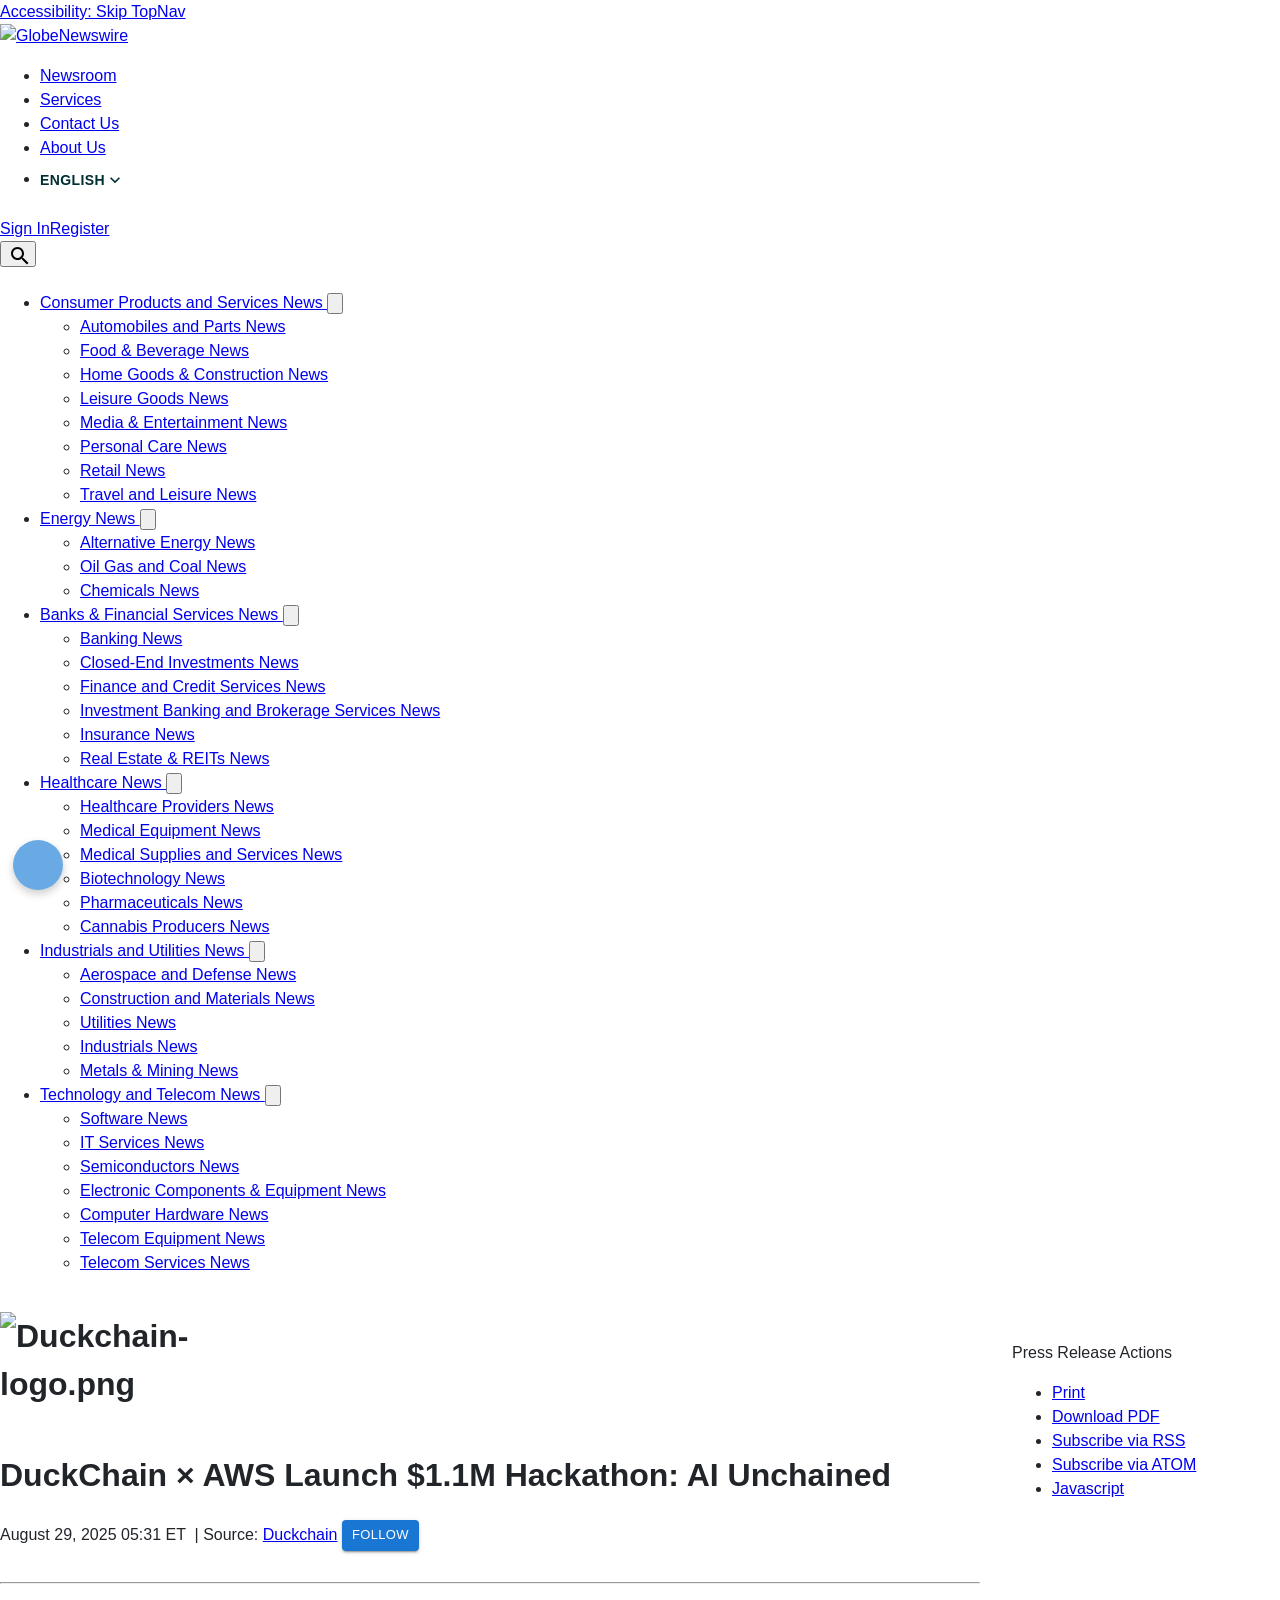
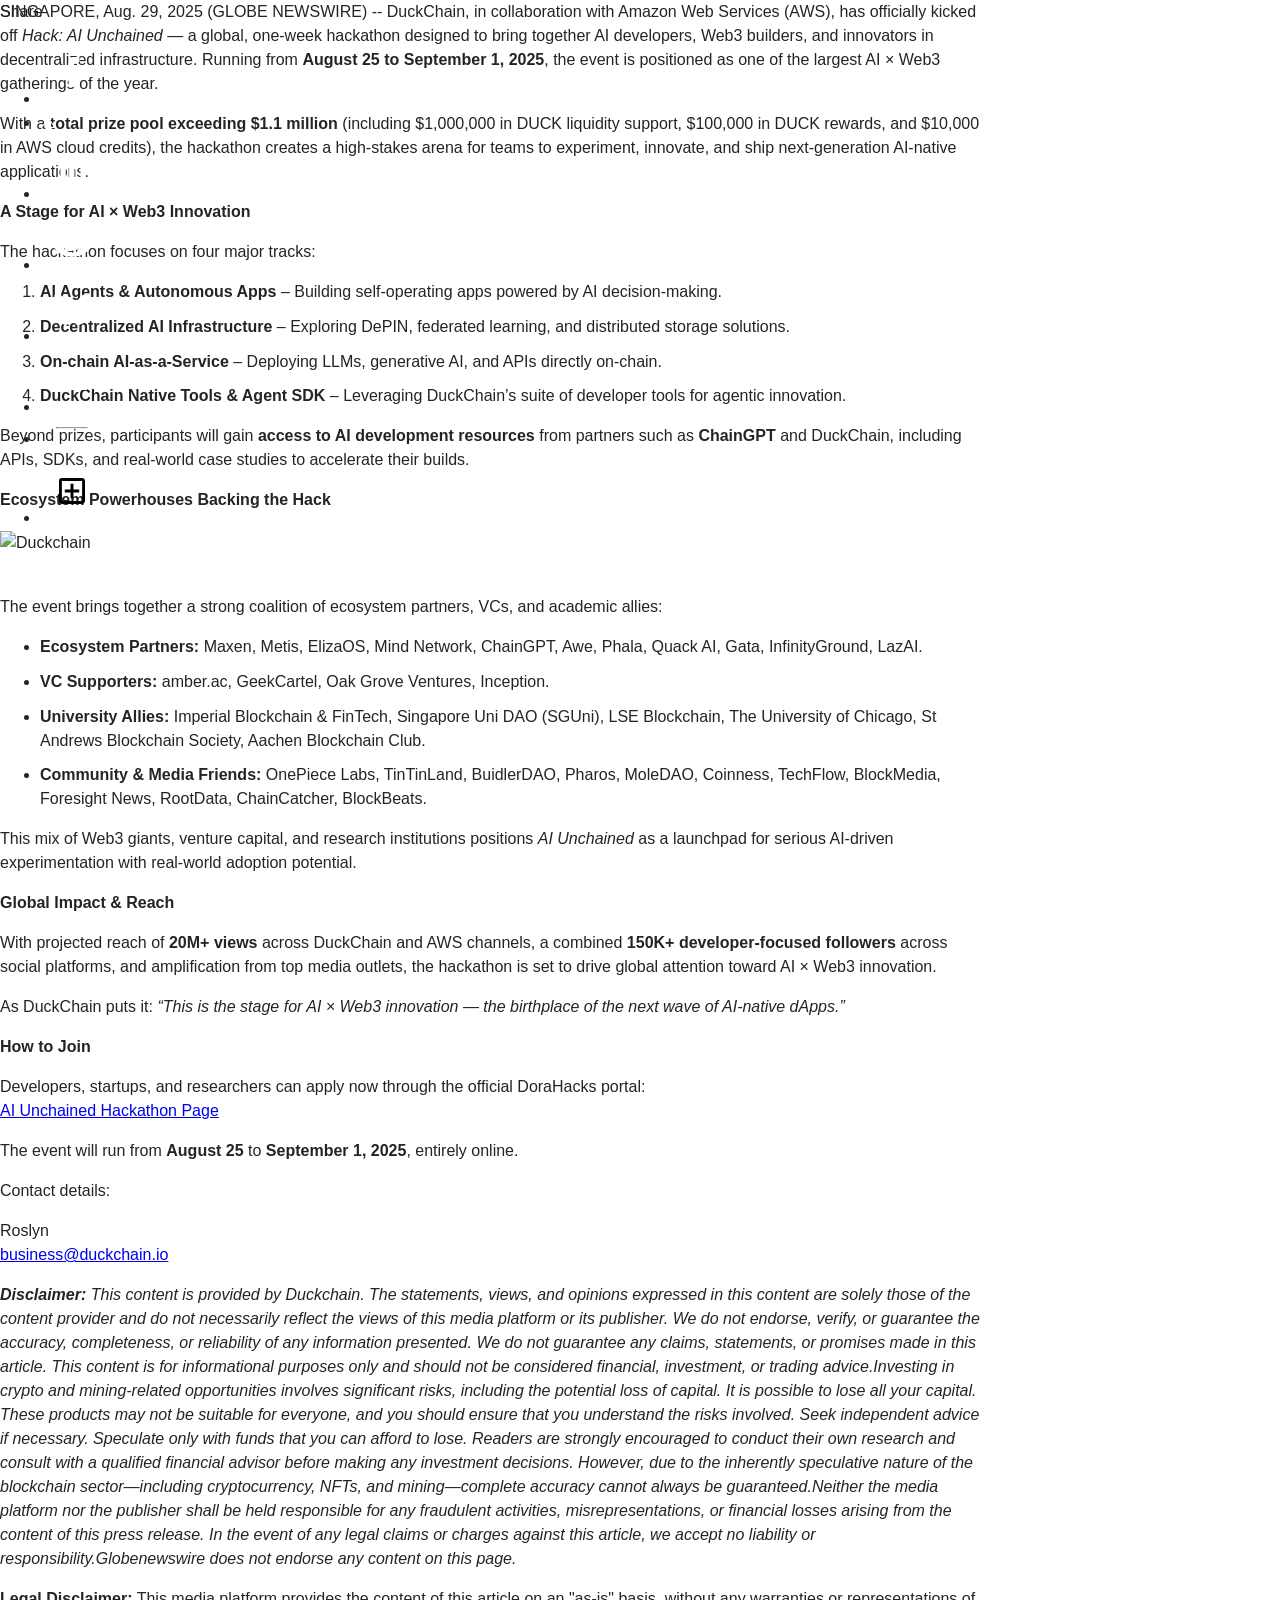
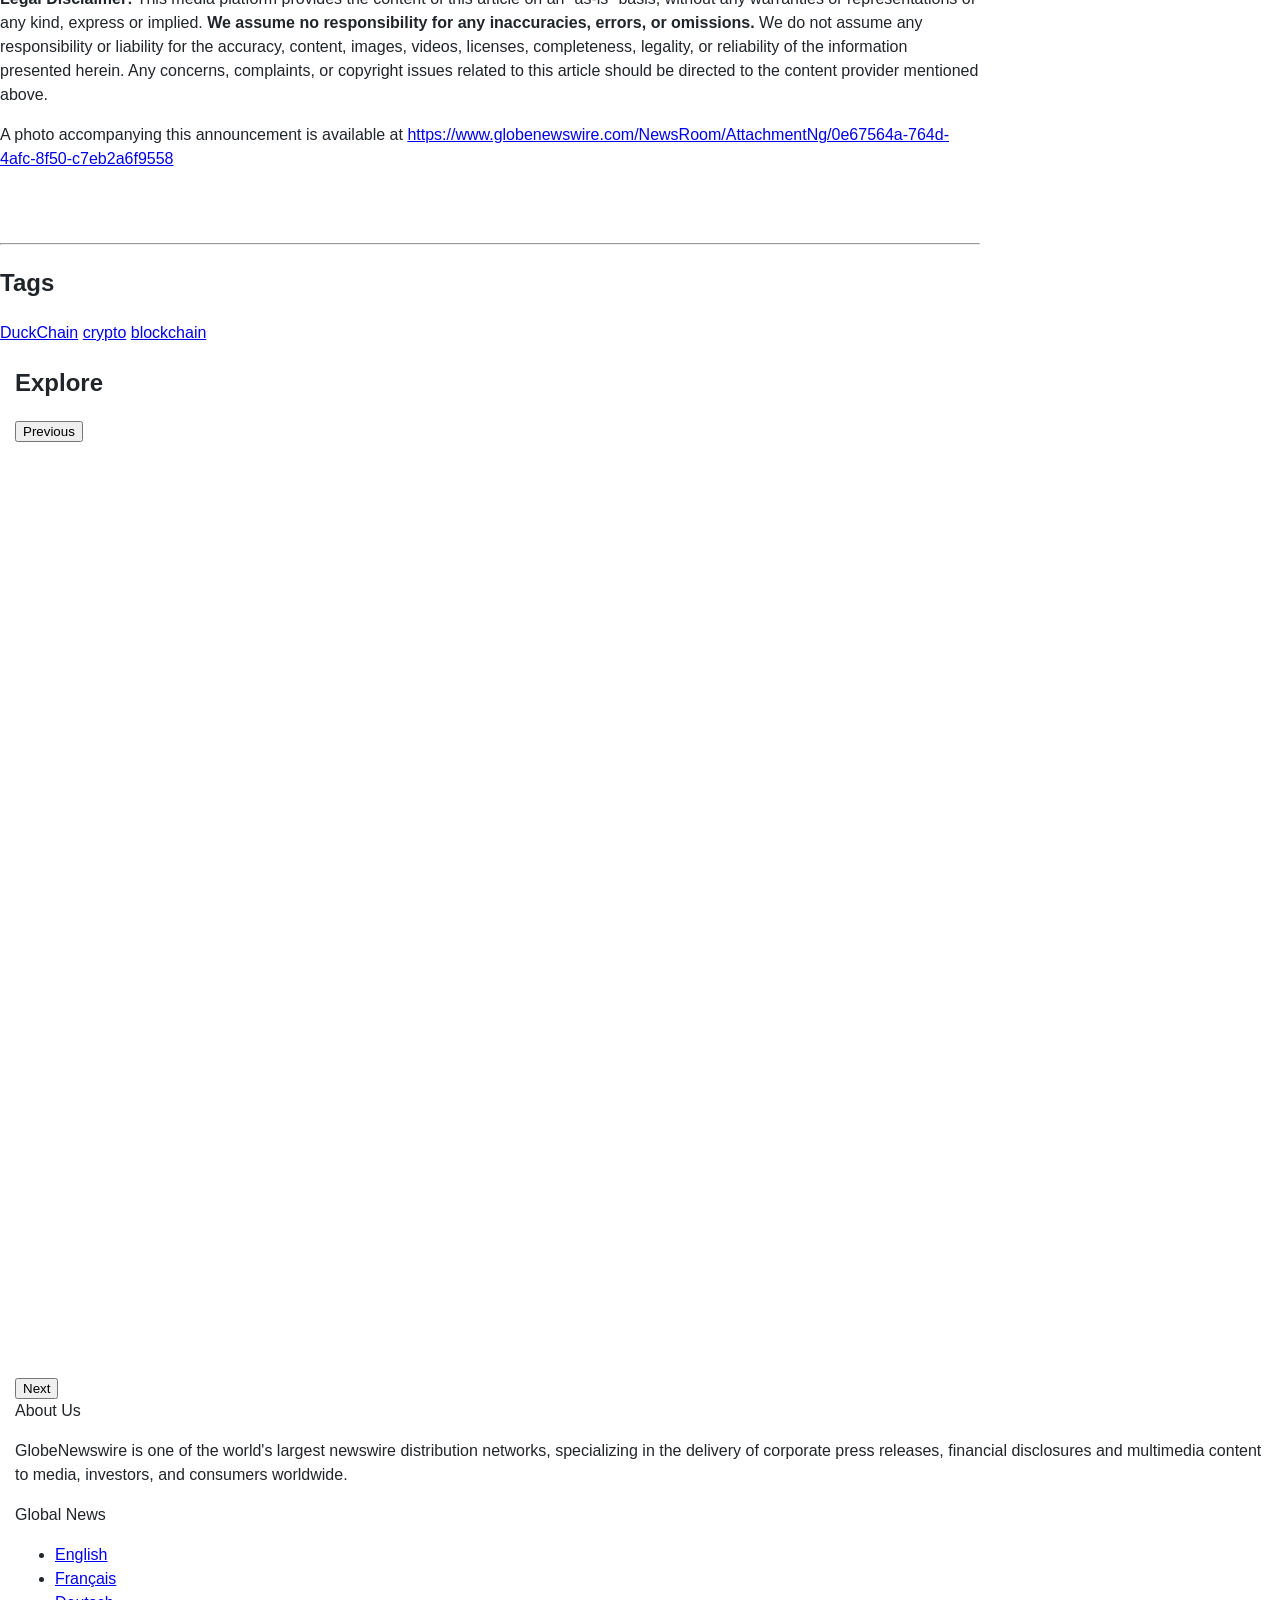
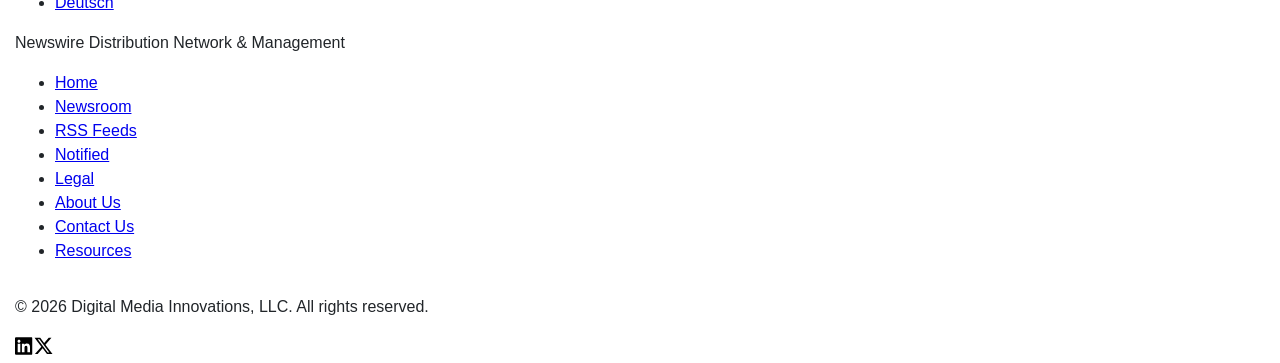
==== index.html @ a92656da "Add files via upload" ====
<!DOCTYPE html><html xmlns="http://www.w3.org/1999/xhtml" lang="en" data-scrapbook-source="https://www.globenewswire.com/news-release/2025/08/29/3141380/0/en/DuckChain-AWS-Launch-1-1M-Hackathon-AI-Unchained.html" data-scrapbook-create="20260402165445193"><head>
    <meta charset="UTF-8">
    <meta name="viewport" content="width=device-width, initial-scale=1">

    


            <!-- Google Tag Manager -->
                    
                    
 


    <title>DuckChain × AWS Launch $1.1M Hackathon: AI Unchained</title>
    


<!-- Search Engine Friendly Metadata  -->
<meta name="author" content="Duckchain">
<meta name="keywords" content="Duckchain, DuckChain, crypto, blockchain">
<meta name="description" content="SINGAPORE, Aug.  29, 2025  (GLOBE NEWSWIRE) -- DuckChain, in collaboration with Amazon Web Services (AWS), has officially kicked off Hack: AI Unchained — a...">
<meta name="title" content="DuckChain × AWS Launch $1.1M Hackathon: AI Unchained">
<meta name="ticker" content="">
<meta name="DC.date.issued" content="2025-08-29">
<!-- Google site verification meta tag -->
<meta name="google-site-verification" content="TPh-fYpDjXZUz98ciWasVb52qbvctqomC6zZc8vuUPU">
<!-- Google Syndication source  -->
<link name="syndication-source" href="https://www.globenewswire.com/news-release/2025/08/29/3141380/0/en/DuckChain-AWS-Launch-1-1M-Hackathon-AI-Unchained.html">
<meta name="original-source" content="https://www.globenewswire.com/news-release/2025/08/29/3141380/0/en/DuckChain-AWS-Launch-1-1M-Hackathon-AI-Unchained.html">
<!-- Twitter Cards -->
<meta name="twitter:card" content="summary">
<meta name="twitter:site" content="globenewswire">
<meta name="twitter:title" content="DuckChain × AWS Launch $1.1M Hackathon: AI Unchained">
<meta name="twitter:description" content="SINGAPORE, Aug.  29, 2025  (GLOBE NEWSWIRE) -- DuckChain, in collaboration with Amazon Web Services (AWS), has officially kicked off Hack: AI Unchained — a...">
<!-- <meta name="twitter:creator" content="??????" />  -->
<!-- Open Graph-->
<meta property="og:title" content="DuckChain × AWS Launch $1.1M Hackathon: AI Unchained">
<meta property="og:type" content="article">


        <meta property="og:image" content="https://ml.globenewswire.com/Resource/Download/0e67564a-764d-4afc-8f50-c7eb2a6f9558">

        <meta name="twitter:image" content="https://ml.globenewswire.com/Resource/Download/8af203fd-b3b9-483d-af23-c63d939f6474">
        <meta property="og:image" content="https://ml.globenewswire.com/Resource/Download/8af203fd-b3b9-483d-af23-c63d939f6474">

<meta property="og:url" content="https://www.globenewswire.com/news-release/2025/08/29/3141380/0/en/DuckChain-AWS-Launch-1-1M-Hackathon-AI-Unchained.html">
<meta property="og:description" content="SINGAPORE, Aug.  29, 2025  (GLOBE NEWSWIRE) -- DuckChain, in collaboration with Amazon Web Services (AWS), has officially kicked off Hack: AI Unchained — a...">
<meta property="og:article:published_time" content="2025-08-29T09:31:20Z">
<meta property="og:article:author " content="Duckchain">
<meta property="og:article:tag" content="Duckchain, DuckChain, crypto, blockchain">
<meta property="og:locale" content="en_US">
<meta property="og:site_name" content="GlobeNewswire News Room">

    <meta http-equiv="content-language" content="en-us">
    
    
    <style>*, ::after, ::before { box-sizing: border-box; }
body { margin: 0px; font-family: -apple-system, BlinkMacSystemFont, "Segoe UI", Roboto, "Helvetica Neue", Arial, "Noto Sans", sans-serif, "Apple Color Emoji", "Segoe UI Emoji", "Segoe UI Symbol", "Noto Color Emoji"; font-size: 1rem; font-weight: 400; line-height: 1.5; color: rgb(33, 37, 41); text-align: left; background-color: rgb(255, 255, 255); }
.container, .container-fluid { width: 100%; padding-right: 15px; padding-left: 15px; margin-right: auto; margin-left: auto; }
.row { display: flex; flex-wrap: wrap; margin-right: -15px; margin-left: -15px; }
.col, .col-1, .col-10, .col-11, .col-12, .col-2, .col-3, .col-4, .col-5, .col-6, .col-7, .col-8, .col-9, .col-auto, .col-lg, .col-lg-1, .col-lg-10, .col-lg-11, .col-lg-12, .col-lg-2, .col-lg-3, .col-lg-4, .col-lg-5, .col-lg-6, .col-lg-7, .col-lg-8, .col-lg-9, .col-lg-auto, .col-md, .col-md-1, .col-md-10, .col-md-11, .col-md-12, .col-md-2, .col-md-3, .col-md-4, .col-md-5, .col-md-6, .col-md-7, .col-md-8, .col-md-9, .col-md-auto, .col-sm, .col-sm-1, .col-sm-10, .col-sm-11, .col-sm-12, .col-sm-2, .col-sm-3, .col-sm-4, .col-sm-5, .col-sm-6, .col-sm-7, .col-sm-8, .col-sm-9, .col-sm-auto, .col-xl, .col-xl-1, .col-xl-10, .col-xl-11, .col-xl-12, .col-xl-2, .col-xl-3, .col-xl-4, .col-xl-5, .col-xl-6, .col-xl-7, .col-xl-8, .col-xl-9, .col-xl-auto { position: relative; width: 100%; padding-right: 15px; padding-left: 15px; }
.d-flex { display: flex !important; }
.justify-content-start { justify-content: flex-start !important; }</style>


    <link rel="stylesheet" as="style" href="bootstrap.min.css">
    <link rel="stylesheet" as="style" href="pnr-global-styles-v2.css">
    <link rel="stylesheet" as="style" href="react-styles.css">
    <link rel="stylesheet" as="style" href="global-override.css">
    <link href="react-styles.css" rel="stylesheet">


    

        <link rel="canonical" href="https://www.globenewswire.com/news-release/2025/08/29/3141380/0/en/DuckChain-AWS-Launch-1-1M-Hackathon-AI-Unchained.html">
                <link rel="alternate" href="https://www.globenewswire.com/news-release/2025/08/29/3141380/0/en/DuckChain-AWS-Launch-1-1M-Hackathon-AI-Unchained.html" hreflang="en">
                <link rel="alternate" href="https://www.globenewswire.com/fr/news-release/2025/08/29/3141380/0/en/DuckChain-AWS-Launch-1-1M-Hackathon-AI-Unchained.html" hreflang="fr">
                <link rel="alternate" href="https://www.globenewswire.com/de/news-release/2025/08/29/3141380/0/en/DuckChain-AWS-Launch-1-1M-Hackathon-AI-Unchained.html" hreflang="de">
                <link rel="alternate" href="https://www.globenewswire.com/news-release/2025/08/29/3141380/0/en/DuckChain-AWS-Launch-1-1M-Hackathon-AI-Unchained.html" hreflang="x-default">

        

    
    


<style data-emotion="css" data-s="">.css-1lpukdo { display: inline-flex; -moz-box-align: center; align-items: center; -moz-box-pack: center; justify-content: center; position: relative; box-sizing: border-box; outline: 0px; border: 0px; margin: 0px; cursor: pointer; user-select: none; vertical-align: middle; appearance: none; text-decoration: none; font-family: "Roboto", "Helvetica", "Arial", sans-serif; font-weight: 500; font-size: 0.8125rem; line-height: 1.75; letter-spacing: 0.02857em; text-transform: uppercase; min-width: 64px; padding: 4px 10px; border-radius: 4px; transition: background-color 250ms cubic-bezier(0.4, 0, 0.2, 1), box-shadow 250ms cubic-bezier(0.4, 0, 0.2, 1), border-color 250ms cubic-bezier(0.4, 0, 0.2, 1), color 250ms cubic-bezier(0.4, 0, 0.2, 1); color: rgb(255, 255, 255); background-color: rgb(25, 118, 210); box-shadow: rgba(0, 0, 0, 0.2) 0px 3px 1px -2px, rgba(0, 0, 0, 0.14) 0px 2px 2px 0px, rgba(0, 0, 0, 0.12) 0px 1px 5px 0px; }
.css-1lpukdo::-moz-focus-inner { border-style: none; }
@media print {
  .css-1lpukdo { print-color-adjust: exact; }
}
.css-1lpukdo:hover { text-decoration: none; background-color: rgb(21, 101, 192); box-shadow: rgba(0, 0, 0, 0.2) 0px 2px 4px -1px, rgba(0, 0, 0, 0.14) 0px 4px 5px 0px, rgba(0, 0, 0, 0.12) 0px 1px 10px 0px; }
@media (hover: none) {
  .css-1lpukdo:hover { background-color: rgb(25, 118, 210); }
}
.css-1lpukdo:active { box-shadow: rgba(0, 0, 0, 0.2) 0px 5px 5px -3px, rgba(0, 0, 0, 0.14) 0px 8px 10px 1px, rgba(0, 0, 0, 0.12) 0px 3px 14px 2px; }
.css-w0pj6f { overflow: hidden; pointer-events: none; position: absolute; z-index: 0; inset: 0px; border-radius: inherit; }
.css-13xiv89 { display: inline-flex; -moz-box-align: center; align-items: center; -moz-box-pack: center; justify-content: center; box-sizing: border-box; background-color: transparent; outline: 0px; margin: 0px; cursor: pointer; user-select: none; vertical-align: middle; appearance: none; text-decoration: none; font-family: "Roboto", "Helvetica", "Arial", sans-serif; font-size: 0.875rem; line-height: 1.75; letter-spacing: 0.02857em; text-transform: uppercase; min-width: 64px; border-radius: 4px; border: 0px solid transparent; font-weight: 700; transition: none; color: rgb(0, 47, 51); padding: 8px 0px; position: relative; }
.css-13xiv89::-moz-focus-inner { border-style: none; }
@media print {
  .css-13xiv89 { print-color-adjust: exact; }
}
.css-13xiv89:hover { text-decoration: none; background-color: rgba(25, 118, 210, 0.04); }
@media (hover: none) {
  .css-13xiv89:hover { background-color: transparent; }
}
@media (min-width: 0px) {
  .css-13xiv89 { font-size: 12px; }
}
@media (min-width: 768px) {
  .css-13xiv89 { font-size: 14px; }
}
.css-13xiv89:hover { border-bottom: medium; background: transparent; }
.css-13xiv89:hover::after { content: ""; position: absolute; left: 0px; bottom: -14px; width: 100%; height: 3px; background-color: rgb(199, 60, 132); }
@media only screen and (max-width: 768px) {
  .css-13xiv89:hover::after { left: 1px; bottom: -3px; width: 100%; }
}
.css-1n4a93h { display: inherit; margin-right: -4px; margin-left: 8px; }
.css-1n4a93h > :nth-of-type(1) { font-size: 20px; }
.css-l3ntmn { user-select: none; width: 1em; height: 1em; display: inline-block; fill: currentcolor; flex-shrink: 0; transition: fill 200ms cubic-bezier(0.4, 0, 0.2, 1); font-size: 1.5rem; margin-left: -8px; }
.css-vubbuv { user-select: none; width: 1em; height: 1em; display: inline-block; fill: currentcolor; flex-shrink: 0; transition: fill 200ms cubic-bezier(0.4, 0, 0.2, 1); font-size: 1.5rem; }
.css-xuzscv { position: fixed; z-index: 1300; inset: 0px; visibility: hidden; }
.css-esi9ax { position: fixed; display: flex; -moz-box-align: center; align-items: center; -moz-box-pack: center; justify-content: center; inset: 0px; background-color: transparent; z-index: -1; }
.css-pwxzbm { background-color: rgb(255, 255, 255); color: rgba(0, 0, 0, 0.87); transition: box-shadow 300ms cubic-bezier(0.4, 0, 0.2, 1); border-radius: 4px; box-shadow: rgba(0, 0, 0, 0.2) 0px 5px 5px -3px, rgba(0, 0, 0, 0.14) 0px 8px 10px 1px, rgba(0, 0, 0, 0.12) 0px 3px 14px 2px; position: absolute; overflow: hidden auto; min-width: 16px; min-height: 16px; max-width: calc(100% - 32px); outline: 0px; max-height: calc(100% - 96px); }
.css-r8u8y9 { list-style: none; margin: 0px; padding: 8px 0px; position: relative; outline: 0px; }
.css-1km1ehz { background-color: transparent; outline: 0px; border: 0px; margin: 0px; border-radius: 0px; cursor: pointer; user-select: none; vertical-align: middle; appearance: none; color: inherit; font-family: "Roboto", "Helvetica", "Arial", sans-serif; font-weight: 400; font-size: 1rem; line-height: 1.5; letter-spacing: 0.00938em; display: flex; -moz-box-pack: start; justify-content: flex-start; -moz-box-align: center; align-items: center; position: relative; text-decoration: none; min-height: 48px; padding: 6px 16px; box-sizing: border-box; white-space: nowrap; }
.css-1km1ehz::-moz-focus-inner { border-style: none; }
@media print {
  .css-1km1ehz { print-color-adjust: exact; }
}
.css-1km1ehz:hover { text-decoration: none; background-color: rgba(0, 0, 0, 0.04); }
@media (hover: none) {
  .css-1km1ehz:hover { background-color: transparent; }
}
@media (min-width: 600px) {
  .css-1km1ehz { min-height: auto; }
}</style><style id="onetrust-style">@keyframes onetrust-fade-in {
  0% { opacity: 0; }
  100% { opacity: 1; }
}
.ot-floating-button__front { background-image: url("ot_persistent_cookie_icon.png"); }
@keyframes slide-down-custom {
  0% {  }
  100% { bottom: 0px; }
}
@keyframes slide-down-custom {
  0% {  }
  100% { bottom: 0px; }
}
@keyframes slide-down-custom {
  0% {  }
  100% { bottom: 0px; }
}
#ot-sdk-btn-floating.ot-floating-button { position: fixed; bottom: 10px; opacity: 0; width: 50px; height: 50px; line-height: 15px; cursor: pointer; background-color: rgba(0, 0, 0, 0); transition: 300ms; z-index: 2147483646; animation: 800ms forwards otFloatingBtnIntro; }
#ot-sdk-btn-floating.ot-floating-button::before, #ot-sdk-btn-floating.ot-floating-button::after { text-transform: none; line-height: 1; user-select: none; pointer-events: none; position: absolute; transform: scale(0); opacity: 0; transition: 300ms; display: block; height: auto; }
#ot-sdk-btn-floating.ot-floating-button::before { content: ""; border-width: 5px 5px 5px 0px; border-style: solid; border-color: rgba(0, 0, 0, 0) rgb(51, 51, 51) rgba(0, 0, 0, 0) rgba(0, 0, 0, 0); border-image: none; z-index: 1001; top: 50%; right: calc(0em - 5px); transform: translate(10px, -50%); }
#ot-sdk-btn-floating.ot-floating-button::after { content: attr(data-title); position: absolute; text-align: center; top: 50%; left: calc(100% + 5px); transform: translate(10px, -50%); font-size: 0.75rem; min-width: 3em; max-width: 21em; white-space: nowrap; overflow: hidden; text-overflow: ellipsis; padding: 5px; border-radius: 0.3ch; box-shadow: rgba(0, 0, 0, 0.35) 0px 1em 2em -0.5em; background: rgb(51, 51, 51); color: rgb(255, 255, 255); z-index: 2147483645; }
#ot-sdk-btn-floating.ot-floating-button:hover::before, #ot-sdk-btn-floating.ot-floating-button:hover::after { opacity: 1; }
#ot-sdk-btn-floating.ot-floating-button:hover::before { transform: translate(0.5em, -50%) scale(1); }
#ot-sdk-btn-floating.ot-floating-button:hover::after { transform: translate(0.5em, -50%) scale(1); }
#ot-sdk-btn-floating .ot-floating-button__front, #ot-sdk-btn-floating .ot-floating-button__back { position: absolute; width: 100%; height: 100%; backface-visibility: hidden; background-color: rgb(106, 170, 228); border-radius: 10px; box-shadow: rgba(0, 0, 0, 0.2) 0px 4px 8px 0px; transition: transform 0.6s; transform-style: preserve-3d; }
#ot-sdk-btn-floating .ot-floating-button__front { background-color: rgb(106, 170, 228); transform: rotateY(0deg); }
#ot-sdk-btn-floating .ot-floating-button__front.custom-persistent-icon { background-position: center center; background-repeat: no-repeat; background-size: 100%; border-radius: 100px; }
#ot-sdk-btn-floating .ot-floating-button__back { background-color: rgb(255, 255, 255); transform: rotateY(-180deg); }
#ot-sdk-btn-floating .ot-floating-button__back.custom-persistent-icon { background-position: center center; background-repeat: no-repeat; background-size: 100%; border-radius: 100px; }
#ot-sdk-btn-floating.ot-floating-button button { padding: 0px; background-color: rgba(0, 0, 0, 0); border: 0px; width: 100%; height: 100%; cursor: pointer; }
@keyframes otFloatingBtnIntro {
  0% { opacity: 0; left: -75px; }
  100% { opacity: 1; left: 1%; }
}
@keyframes otFloatingBtnImageIntro {
  0% { opacity: 0; transform: scale(0) rotate(-270deg); }
  100% { opacity: 1; transform: scale(0.95) rotate(0deg); }
}</style></head><body data-context="" style="margin: 0px;" id="app-body-container">
    



    
    <link href="article-details-styles.css" rel="stylesheet">

    <link href="topic-section.css" rel="stylesheet">



    



        <!-- Google Tag Manager (noscript) -->
                
                
        <!-- End Google Tag Manager (noscript) -->

    <div role="main">
        <a href="#maincontainer" class="skip-link btn btn-primary text-uppercase">Accessibility: Skip TopNav</a>
        <!--Start header -->
        <div id="pnr-global-site-header-section" style="min-height: 85px;"><div id="navigation" class="nav-container dark"><div id="navigation-logo" class="logo-container" title="Home"><a class="logo-home-link" id="navigation-home-link" href="https://www.globenewswire.com/" aria-label="Home"><img src="eq-notified-dark.svg" id="navigation-company-logo" alt="GlobeNewswire" title="Home" width="100%" height="62"></a></div><div class="main-section-container" style="min-width: 700px;"><div id="navigation-main-navbar-container" class="navbar-container"><ul id="navigation-main-navbar-nav" class="navbar-nav"><li id="navigation-nav-item-newsroom" class="nav-item" aria-label="newsroom"><a id="navigation-newsroom" class="nav-link" href="https://www.globenewswire.com/newsroom" target="_self" aria-label="newsroom" rel="" aria-labelledby="navigation-nav-item-newsroom" role="link"><span class="item-title">Newsroom</span></a></li><li id="navigation-nav-item-services" class="nav-item" aria-label="services"><a id="navigation-services" class="nav-link" href="https://www.globenewswire.com/services" target="_self" aria-label="services" rel="" aria-labelledby="navigation-nav-item-services" role="link"><span class="item-title">Services</span></a></li><li id="navigation-nav-item-contact" class="nav-item" aria-label="contact"><a id="navigation-contact" class="nav-link" href="https://insight.notified.com/globenewswire-contact-us?utm_medium=Website&amp;utm_source=Contact%20Us&amp;utm_campaign=Contact%20Us%20ENG" target="_self" aria-label="contact" rel="" aria-labelledby="navigation-nav-item-contact" role="link"><span class="item-title">Contact Us</span></a></li><li id="navigation-nav-item-aboutus" class="nav-item" aria-label="aboutus"><a id="navigation-aboutus" class="nav-link" href="https://www.globenewswire.com/about" target="_self" aria-label="aboutus" rel="" aria-labelledby="navigation-nav-item-aboutus" role="link"><span class="item-title">About Us</span></a></li><li id="navigation-nav-item-language" class="nav-item" aria-label="language"><div><button class="MuiButtonBase-root MuiButton-root MuiButton-text MuiButton-textPrimary MuiButton-sizeMedium MuiButton-textSizeMedium MuiButton-colorPrimary MuiButton-root MuiButton-text MuiButton-textPrimary MuiButton-sizeMedium MuiButton-textSizeMedium MuiButton-colorPrimary dropdown-toggle-mui css-13xiv89" tabindex="0" type="button" aria-controls="language-select" aria-haspopup="true"><span class="title">English</span><span class="MuiButton-icon MuiButton-endIcon MuiButton-iconSizeMedium css-1n4a93h"><svg class="MuiSvgIcon-root MuiSvgIcon-fontSizeMedium css-l3ntmn" focusable="false" aria-hidden="true" viewBox="0 0 24 24" data-testid="KeyboardArrowDownIcon"><path d="M7.41 8.59 12 13.17l4.59-4.58L18 10l-6 6-6-6z"></path></svg></span><span class="MuiTouchRipple-root css-w0pj6f"></span></button></div></li></ul></div><div id="navigation-right-navigation-container" class="right-navigation-container"><a href="https://www.globenewswire.com/home/signin" id="navigation-desktop-signin" target="_self" class="header-signin-link">Sign In</a><a id="navigation-desktop-register-btuuton" color="primary" class="header-register-link" href="https://portal.notified.com/en/registration" target="_self">Register</a><div class="search-container"><button style="width: 36px; height: 26px;" id="global-search-expand" class="search-button border-0"><svg class="MuiSvgIcon-root MuiSvgIcon-fontSizeMedium css-vubbuv" focusable="false" aria-hidden="true" viewBox="0 0 24 24" data-testid="SearchIcon"><path d="M15.5 14h-.79l-.28-.27C15.41 12.59 16 11.11 16 9.5 16 5.91 13.09 3 9.5 3S3 5.91 3 9.5 5.91 16 9.5 16c1.61 0 3.09-.59 4.23-1.57l.27.28v.79l5 4.99L20.49 19zm-6 0C7.01 14 5 11.99 5 9.5S7.01 5 9.5 5 14 7.01 14 9.5 11.99 14 9.5 14"></path></svg></button></div></div></div></div><div class="search-container" id="global-search-container"></div></div>
        <!--End header-->
        <!-- Start Body -->
        <div class="pnr-body-container" id="maincontainer" tabindex="-1">
                











<nav class="mvc-navigation dark">
    <ul class="mvc-nav-list">
            <li class="mvc-nav-item" id="newsroom-trending-topics-links">
                <div class="mvc-nav-topic-wrapper" data-id="/news/consumer-products-services">
                    <a href="https://www.globenewswire.com/news/consumer-products-services" class="mvc-nav-topic-link" title="Consumer Products and Services News">
                        Consumer Products and Services News
                    </a>
                        <button class="mvc-nav-chevron-button" aria-haspopup="true" aria-expanded="false" aria-label="Toggle Consumer Products and Services News submenu">
                            <svg class="mvc-nav-chevron" focusable="false" aria-hidden="true" viewBox="0 0 24 24">
                                <path d="M7.41 8.59 12 13.17l4.59-4.58L18 10l-6 6-6-6z"></path>
                            </svg>
                        </button>
                </div>

                    <div class="mvc-nav-dropdown">
                        <ul class="mvc-nav-dropdown-list">
                                <li class="mvc-nav-dropdown-item" data-id="/news/consumer-products-services">
                                    <a href="https://www.globenewswire.com/news/consumer-products-services/automobiles-parts" class="mvc-nav-dropdown-link" title="Automobiles and Parts News">
                                        Automobiles and Parts News
                                    </a>
                                </li>
                                <li class="mvc-nav-dropdown-item" data-id="/news/consumer-products-services">
                                    <a href="https://www.globenewswire.com/news/consumer-products-services/food-beverage" class="mvc-nav-dropdown-link" title="Food &amp; Beverage News">
                                        Food &amp; Beverage News
                                    </a>
                                </li>
                                <li class="mvc-nav-dropdown-item" data-id="/news/consumer-products-services">
                                    <a href="https://www.globenewswire.com/news/consumer-products-services/home-goods-construction" class="mvc-nav-dropdown-link" title="Home Goods &amp; Construction News">
                                        Home Goods &amp; Construction News
                                    </a>
                                </li>
                                <li class="mvc-nav-dropdown-item" data-id="/news/consumer-products-services">
                                    <a href="https://www.globenewswire.com/news/consumer-products-services/leisure-goods" class="mvc-nav-dropdown-link" title="Leisure Goods News">
                                        Leisure Goods News
                                    </a>
                                </li>
                                <li class="mvc-nav-dropdown-item" data-id="/news/consumer-products-services">
                                    <a href="https://www.globenewswire.com/news/consumer-products-services/entertainment" class="mvc-nav-dropdown-link" title="Media &amp; Entertainment News">
                                        Media &amp; Entertainment News
                                    </a>
                                </li>
                                <li class="mvc-nav-dropdown-item" data-id="/news/consumer-products-services">
                                    <a href="https://www.globenewswire.com/news/consumer-products-services/personal-care" class="mvc-nav-dropdown-link" title="Personal Care  News">
                                        Personal Care  News
                                    </a>
                                </li>
                                <li class="mvc-nav-dropdown-item" data-id="/news/consumer-products-services">
                                    <a href="https://www.globenewswire.com/news/consumer-products-services/retail" class="mvc-nav-dropdown-link" title="Retail News">
                                        Retail News
                                    </a>
                                </li>
                                <li class="mvc-nav-dropdown-item" data-id="/news/consumer-products-services">
                                    <a href="https://www.globenewswire.com/news/consumer-products-services/travel-leisure" class="mvc-nav-dropdown-link" title="Travel and Leisure News">
                                        Travel and Leisure News
                                    </a>
                                </li>
                        </ul>
                    </div>
            </li>
            <li class="mvc-nav-item" id="newsroom-trending-topics-links">
                <div class="mvc-nav-topic-wrapper" data-id="/news/energy">
                    <a href="https://www.globenewswire.com/news/energy" class="mvc-nav-topic-link" title="Energy News">
                        Energy News
                    </a>
                        <button class="mvc-nav-chevron-button" aria-haspopup="true" aria-expanded="false" aria-label="Toggle Energy News submenu">
                            <svg class="mvc-nav-chevron" focusable="false" aria-hidden="true" viewBox="0 0 24 24">
                                <path d="M7.41 8.59 12 13.17l4.59-4.58L18 10l-6 6-6-6z"></path>
                            </svg>
                        </button>
                </div>

                    <div class="mvc-nav-dropdown">
                        <ul class="mvc-nav-dropdown-list">
                                <li class="mvc-nav-dropdown-item" data-id="/news/energy">
                                    <a href="https://www.globenewswire.com/news/energy/alternative-energy" class="mvc-nav-dropdown-link" title="Alternative Energy News">
                                        Alternative Energy News
                                    </a>
                                </li>
                                <li class="mvc-nav-dropdown-item" data-id="/news/energy">
                                    <a href="https://www.globenewswire.com/news/energy/oil-gas-coal" class="mvc-nav-dropdown-link" title="Oil Gas and Coal News">
                                        Oil Gas and Coal News
                                    </a>
                                </li>
                                <li class="mvc-nav-dropdown-item" data-id="/news/energy">
                                    <a href="https://www.globenewswire.com/news/energy/chemicals" class="mvc-nav-dropdown-link" title="Chemicals News">
                                        Chemicals News
                                    </a>
                                </li>
                        </ul>
                    </div>
            </li>
            <li class="mvc-nav-item" id="newsroom-trending-topics-links">
                <div class="mvc-nav-topic-wrapper" data-id="/news/banks-financial-services">
                    <a href="https://www.globenewswire.com/news/banks-financial-services" class="mvc-nav-topic-link" title="Banks &amp; Financial Services News">
                        Banks &amp; Financial Services News
                    </a>
                        <button class="mvc-nav-chevron-button" aria-haspopup="true" aria-expanded="false" aria-label="Toggle Banks &amp; Financial Services News submenu">
                            <svg class="mvc-nav-chevron" focusable="false" aria-hidden="true" viewBox="0 0 24 24">
                                <path d="M7.41 8.59 12 13.17l4.59-4.58L18 10l-6 6-6-6z"></path>
                            </svg>
                        </button>
                </div>

                    <div class="mvc-nav-dropdown">
                        <ul class="mvc-nav-dropdown-list">
                                <li class="mvc-nav-dropdown-item" data-id="/news/banks-financial-services">
                                    <a href="https://www.globenewswire.com/news/banks-financial-services/banks" class="mvc-nav-dropdown-link" title="Banking News">
                                        Banking News
                                    </a>
                                </li>
                                <li class="mvc-nav-dropdown-item" data-id="/news/banks-financial-services">
                                    <a href="https://www.globenewswire.com/news/banks-financial-services/closed-end-investments" class="mvc-nav-dropdown-link" title="Closed-End Investments News">
                                        Closed-End Investments News
                                    </a>
                                </li>
                                <li class="mvc-nav-dropdown-item" data-id="/news/banks-financial-services">
                                    <a href="https://www.globenewswire.com/news/banks-financial-services/finance-credit-services" class="mvc-nav-dropdown-link" title="Finance and Credit Services News">
                                        Finance and Credit Services News
                                    </a>
                                </li>
                                <li class="mvc-nav-dropdown-item" data-id="/news/banks-financial-services">
                                    <a href="https://www.globenewswire.com/news/banks-financial-services/investment-banking-brokerage-services" class="mvc-nav-dropdown-link" title="Investment Banking and Brokerage Services News">
                                        Investment Banking and Brokerage Services News
                                    </a>
                                </li>
                                <li class="mvc-nav-dropdown-item" data-id="/news/banks-financial-services">
                                    <a href="https://www.globenewswire.com/news/banks-financial-services/insurance" class="mvc-nav-dropdown-link" title="Insurance News">
                                        Insurance News
                                    </a>
                                </li>
                                <li class="mvc-nav-dropdown-item" data-id="/news/banks-financial-services">
                                    <a href="https://www.globenewswire.com/news/banks-financial-services/reit" class="mvc-nav-dropdown-link" title="Real Estate &amp; REITs News">
                                        Real Estate &amp; REITs News
                                    </a>
                                </li>
                        </ul>
                    </div>
            </li>
            <li class="mvc-nav-item" id="newsroom-trending-topics-links">
                <div class="mvc-nav-topic-wrapper" data-id="/news/heathcare">
                    <a href="https://www.globenewswire.com/news/heathcare" class="mvc-nav-topic-link" title="Healthcare News">
                        Healthcare News
                    </a>
                        <button class="mvc-nav-chevron-button" aria-haspopup="true" aria-expanded="false" aria-label="Toggle Healthcare News submenu">
                            <svg class="mvc-nav-chevron" focusable="false" aria-hidden="true" viewBox="0 0 24 24">
                                <path d="M7.41 8.59 12 13.17l4.59-4.58L18 10l-6 6-6-6z"></path>
                            </svg>
                        </button>
                </div>

                    <div class="mvc-nav-dropdown">
                        <ul class="mvc-nav-dropdown-list">
                                <li class="mvc-nav-dropdown-item" data-id="/news/heathcare">
                                    <a href="https://www.globenewswire.com/news/heathcare/providers" class="mvc-nav-dropdown-link" title="Healthcare Providers News">
                                        Healthcare Providers News
                                    </a>
                                </li>
                                <li class="mvc-nav-dropdown-item" data-id="/news/heathcare">
                                    <a href="https://www.globenewswire.com/news/heathcare/medical-equipment" class="mvc-nav-dropdown-link" title="Medical Equipment News">
                                        Medical Equipment News
                                    </a>
                                </li>
                                <li class="mvc-nav-dropdown-item" data-id="/news/heathcare">
                                    <a href="https://www.globenewswire.com/news/heathcare/medical-supplies-services" class="mvc-nav-dropdown-link" title="Medical Supplies and Services News">
                                        Medical Supplies and Services News
                                    </a>
                                </li>
                                <li class="mvc-nav-dropdown-item" data-id="/news/heathcare">
                                    <a href="https://www.globenewswire.com/news/heathcare/biotechnology" class="mvc-nav-dropdown-link" title="Biotechnology News">
                                        Biotechnology News
                                    </a>
                                </li>
                                <li class="mvc-nav-dropdown-item" data-id="/news/heathcare">
                                    <a href="https://www.globenewswire.com/news/heathcare/pharmaceuticals" class="mvc-nav-dropdown-link" title="Pharmaceuticals News">
                                        Pharmaceuticals News
                                    </a>
                                </li>
                                <li class="mvc-nav-dropdown-item" data-id="/news/heathcare">
                                    <a href="https://www.globenewswire.com/news/heathcare/cannabis-producers" class="mvc-nav-dropdown-link" title="Cannabis Producers News">
                                        Cannabis Producers News
                                    </a>
                                </li>
                        </ul>
                    </div>
            </li>
            <li class="mvc-nav-item" id="newsroom-trending-topics-links">
                <div class="mvc-nav-topic-wrapper" data-id="/news/industrials-utilities">
                    <a href="https://www.globenewswire.com/news/industrials-utilities" class="mvc-nav-topic-link" title="Industrials and Utilities News">
                        Industrials and Utilities News
                    </a>
                        <button class="mvc-nav-chevron-button" aria-haspopup="true" aria-expanded="false" aria-label="Toggle Industrials and Utilities News submenu">
                            <svg class="mvc-nav-chevron" focusable="false" aria-hidden="true" viewBox="0 0 24 24">
                                <path d="M7.41 8.59 12 13.17l4.59-4.58L18 10l-6 6-6-6z"></path>
                            </svg>
                        </button>
                </div>

                    <div class="mvc-nav-dropdown">
                        <ul class="mvc-nav-dropdown-list">
                                <li class="mvc-nav-dropdown-item" data-id="/news/industrials-utilities">
                                    <a href="https://www.globenewswire.com/news/industrials-utilities/aerospace-defense" class="mvc-nav-dropdown-link" title="Aerospace and Defense News">
                                        Aerospace and Defense News
                                    </a>
                                </li>
                                <li class="mvc-nav-dropdown-item" data-id="/news/industrials-utilities">
                                    <a href="https://www.globenewswire.com/news/industrials-utilities/construction-materials" class="mvc-nav-dropdown-link" title="Construction and Materials News">
                                        Construction and Materials News
                                    </a>
                                </li>
                                <li class="mvc-nav-dropdown-item" data-id="/news/industrials-utilities">
                                    <a href="https://www.globenewswire.com/news/industrials-utilities/utilities" class="mvc-nav-dropdown-link" title="Utilities News">
                                        Utilities News
                                    </a>
                                </li>
                                <li class="mvc-nav-dropdown-item" data-id="/news/industrials-utilities">
                                    <a href="https://www.globenewswire.com/news/industrials-utilities/industrials" class="mvc-nav-dropdown-link" title="Industrials News">
                                        Industrials News
                                    </a>
                                </li>
                                <li class="mvc-nav-dropdown-item" data-id="/news/industrials-utilities">
                                    <a href="https://www.globenewswire.com/news/industrials-utilities/metals-mining" class="mvc-nav-dropdown-link" title="Metals &amp; Mining News">
                                        Metals &amp; Mining News
                                    </a>
                                </li>
                        </ul>
                    </div>
            </li>
            <li class="mvc-nav-item" id="newsroom-trending-topics-links">
                <div class="mvc-nav-topic-wrapper" data-id="/news/technology-telecom">
                    <a href="https://www.globenewswire.com/news/technology-telecom" class="mvc-nav-topic-link" title="Technology and Telecom News">
                        Technology and Telecom News
                    </a>
                        <button class="mvc-nav-chevron-button" aria-haspopup="true" aria-expanded="false" aria-label="Toggle Technology and Telecom News submenu">
                            <svg class="mvc-nav-chevron" focusable="false" aria-hidden="true" viewBox="0 0 24 24">
                                <path d="M7.41 8.59 12 13.17l4.59-4.58L18 10l-6 6-6-6z"></path>
                            </svg>
                        </button>
                </div>

                    <div class="mvc-nav-dropdown">
                        <ul class="mvc-nav-dropdown-list">
                                <li class="mvc-nav-dropdown-item" data-id="/news/technology-telecom">
                                    <a href="https://www.globenewswire.com/news/technology-telecom/software" class="mvc-nav-dropdown-link" title="Software News">
                                        Software News
                                    </a>
                                </li>
                                <li class="mvc-nav-dropdown-item" data-id="/news/technology-telecom">
                                    <a href="https://www.globenewswire.com/news/technology-telecom/it-services" class="mvc-nav-dropdown-link" title="IT Services News">
                                        IT Services News
                                    </a>
                                </li>
                                <li class="mvc-nav-dropdown-item" data-id="/news/technology-telecom">
                                    <a href="https://www.globenewswire.com/news/technology-telecom/semiconductors" class="mvc-nav-dropdown-link" title="Semiconductors News">
                                        Semiconductors News
                                    </a>
                                </li>
                                <li class="mvc-nav-dropdown-item" data-id="/news/technology-telecom">
                                    <a href="https://www.globenewswire.com/news/technology-telecom/electronic-components-equipment" class="mvc-nav-dropdown-link" title="Electronic Components &amp; Equipment News">
                                        Electronic Components &amp; Equipment News
                                    </a>
                                </li>
                                <li class="mvc-nav-dropdown-item" data-id="/news/technology-telecom">
                                    <a href="https://www.globenewswire.com/news/technology-telecom/computer-hardware" class="mvc-nav-dropdown-link" title="Computer Hardware News">
                                        Computer Hardware News
                                    </a>
                                </li>
                                <li class="mvc-nav-dropdown-item" data-id="/news/technology-telecom">
                                    <a href="https://www.globenewswire.com/news/technology-telecom/telecom-services" class="mvc-nav-dropdown-link" title="Telecom Equipment News">
                                        Telecom Equipment News
                                    </a>
                                </li>
                                <li class="mvc-nav-dropdown-item" data-id="/news/technology-telecom">
                                    <a href="https://www.globenewswire.com/news/technology-telecom/telecom-equipment" class="mvc-nav-dropdown-link" title="Telecom Services News">
                                        Telecom Services News
                                    </a>
                                </li>
                        </ul>
                    </div>
            </li>
        
        
    </ul>
</nav>


<div class="main-container container-overwrite p-0 d-flex" id="container-article" itemscope="" itemtype="http://schema.org/NewsArticle">

    <div class="main-container-content ">
        <meta itemprop="wordCount" content="0">
        <meta itemprop="inLanguage" content="en">
        <meta itemprop="description" name="description" content="SINGAPORE, Aug.  29, 2025  (GLOBE NEWSWIRE) -- DuckChain, in collaboration with Amazon Web Services (AWS), has officially kicked off Hack: AI Unchained — a...">
        <meta itemprop="dateModified" content="2025-08-29T09:31:20Z">
        <meta itemscope="" itemprop="mainEntityOfPage" itemtype="https://schema.org/WebPage" itemid="https://www.globenewswire.com/news-release/2025/08/29/3141380/0/en/DuckChain-AWS-Launch-1-1M-Hackathon-AI-Unchained.html">

        <div class="main-header-container ">






    <div class="carousel-container" id="article-logo-carousel"><div class="logo-image-list"></div><div class="slick-slider align-slider-images article-logo-section  one-slide-width slick-initialized" dir="ltr"><div class="slick-list"><div class="slick-track" style="width: 250px; opacity: 1; transform: translate3d(0px, 0px, 0px);"><div data-index="0" class="slick-slide slick-active slick-current" tabindex="-1" aria-hidden="false" style="outline: none; width: 250px;"><div><div class="carousel-image-item w-auto" tabindex="-1" style="width: 100%; display: inline-block;"><h1><img src="duckchain-logo.png" alt="Duckchain-logo.png"></h1></div></div></div></div></div></div></div>




            <h1 class="article-headline" itemprop="headline">DuckChain × AWS Launch $1.1M Hackathon: AI Unchained</h1>




<p class="article-published-source" style="min-height: 46px; min-width: 700px;">


    <span class="justify-content-start">
        <span class="article-published" itemprop="datePublished">
            <time datetime="2025-08-29T09:31:20Z">August 29, 2025 05:31 ET</time>
        </span>

        <span class="article-source" style="min-width: 260px;" itemprop="sourceOrganization" itemscope="" itemtype="http://schema.org/Organization">
            <span>&nbsp;</span>| Source:
            <span>

                <a href="https://www.globenewswire.com/en/search/organization/Duckchain" itemprop="name">Duckchain</a>
            </span>
                <meta itemprop="logo" url="https://ml.globenewswire.com/Resource/Download/8af203fd-b3b9-483d-af23-c63d939f6474?size=2" alt="Company Name Logo">

        </span>
    </span>

    <span id="pnr-global-follow-button" class="pnr-follow-button-width-height"><button class="MuiButtonBase-root MuiButton-root MuiButton-contained MuiButton-containedPrimary MuiButton-sizeSmall MuiButton-containedSizeSmall MuiButton-colorPrimary MuiButton-root MuiButton-contained MuiButton-containedPrimary MuiButton-sizeSmall MuiButton-containedSizeSmall MuiButton-colorPrimary btn-follow-charcoal pnr-follow-button css-1lpukdo" tabindex="0" type="button" id="pnr-follow-button"><span class="pnr-follow-button-text">Follow</span><span class="MuiTouchRipple-root css-w0pj6f"></span></button></span>

    

    

</p>



        </div>
        <hr>
        <div class="main-scroll-container">
            <div id="pnr-global-social-media-sidebar-section" style="display: block; position: absolute; height: 100%;"><div class="social-media-side-bar-container"><div class="social-share-heading font-weight-bold mb-2">Share</div><ul><li><button id="facebook" class="react-share__ShareButton" style="background-color: transparent; border: medium; padding: 0px; font: inherit; color: inherit; cursor: pointer;"><svg viewBox="0 0 64 64" width="64" height="64" class="share-button-icon"><rect width="64" height="64" rx="0" ry="0" fill="#0965FE" style="fill: none;"></rect><path d="M34.1,47V33.3h4.6l0.7-5.3h-5.3v-3.4c0-1.5,0.4-2.6,2.6-2.6l2.8,0v-4.8c-0.5-0.1-2.2-0.2-4.1-0.2 c-4.1,0-6.9,2.5-6.9,7V28H24v5.3h4.6V47H34.1z" fill="white"></path></svg></button></li><li><button id="twitter" class="react-share__ShareButton" style="background-color: transparent; border: medium; padding: 0px; font: inherit; color: inherit; cursor: pointer;"><div title="Globenewswire Twitter" class="twitter-x-icon"><div class="twitter-x-wrapper"><svg width="16" height="16" viewBox="0 0 1200 1227" xmlns="http://www.w3.org/2000/svg"><path d="M714.163 519.284L1160.89 0H1055.03L667.137 450.887L357.328 0H0L468.492 681.821L0 1226.37H105.866L515.491 750.218L842.672 1226.37H1200L714.137 519.284H714.163ZM569.165 687.828L521.697 619.934L144.011 79.6944H306.615L611.412 515.685L658.88 583.579L1055.08 1150.3H892.476L569.165 687.854V687.828Z" fill="white"></path></svg></div></div></button></li><li><button id="linkedin" class="react-share__ShareButton" style="background-color: transparent; border: medium; padding: 0px; font: inherit; color: inherit; cursor: pointer;"><svg viewBox="0 0 64 64" width="64" height="64" class="share-button-icon"><rect width="64" height="64" rx="0" ry="0" fill="#0077B5" style="fill: none;"></rect><path d="M20.4,44h5.4V26.6h-5.4V44z M23.1,18c-1.7,0-3.1,1.4-3.1,3.1c0,1.7,1.4,3.1,3.1,3.1 c1.7,0,3.1-1.4,3.1-3.1C26.2,19.4,24.8,18,23.1,18z M39.5,26.2c-2.6,0-4.4,1.4-5.1,2.8h-0.1v-2.4h-5.2V44h5.4v-8.6 c0-2.3,0.4-4.5,3.2-4.5c2.8,0,2.8,2.6,2.8,4.6V44H46v-9.5C46,29.8,45,26.2,39.5,26.2z" fill="white"></path></svg></button></li><li><a href="#"><svg viewBox="0 0 64 64" width="64" height="64" class="share-button-icon"><rect width="64" height="64" rx="0" ry="0" fill="#FF5700" style="fill: none;"></rect><path d="M 53.34375 32 C 53.277344 30.160156 52.136719 28.53125 50.429688 27.839844 C 48.722656 27.148438 46.769531 27.523438 45.441406 28.800781 C 41.800781 26.324219 37.519531 24.957031 33.121094 24.863281 L 35.199219 14.878906 L 42.046875 16.320312 C 42.214844 17.882812 43.496094 19.09375 45.066406 19.171875 C 46.636719 19.253906 48.03125 18.183594 48.359375 16.644531 C 48.6875 15.105469 47.847656 13.558594 46.382812 12.992188 C 44.914062 12.425781 43.253906 13.007812 42.464844 14.367188 L 34.625 12.800781 C 34.363281 12.742188 34.09375 12.792969 33.871094 12.9375 C 33.648438 13.082031 33.492188 13.308594 33.441406 13.566406 L 31.070312 24.671875 C 26.617188 24.738281 22.277344 26.105469 18.59375 28.609375 C 17.242188 27.339844 15.273438 26.988281 13.570312 27.707031 C 11.863281 28.429688 10.746094 30.089844 10.71875 31.941406 C 10.691406 33.789062 11.757812 35.484375 13.441406 36.257812 C 13.402344 36.726562 13.402344 37.195312 13.441406 37.664062 C 13.441406 44.832031 21.792969 50.65625 32.097656 50.65625 C 42.398438 50.65625 50.753906 44.832031 50.753906 37.664062 C 50.789062 37.195312 50.789062 36.726562 50.753906 36.257812 C 52.363281 35.453125 53.371094 33.800781 53.34375 32 Z M 21.34375 35.199219 C 21.34375 33.433594 22.777344 32 24.542969 32 C 26.3125 32 27.742188 33.433594 27.742188 35.199219 C 27.742188 36.96875 26.3125 38.398438 24.542969 38.398438 C 22.777344 38.398438 21.34375 36.96875 21.34375 35.199219 Z M 39.9375 44 C 37.664062 45.710938 34.871094 46.582031 32.03125 46.464844 C 29.191406 46.582031 26.398438 45.710938 24.128906 44 C 23.847656 43.65625 23.871094 43.15625 24.183594 42.839844 C 24.5 42.527344 25 42.503906 25.34375 42.785156 C 27.269531 44.195312 29.617188 44.90625 32 44.800781 C 34.386719 44.929688 36.746094 44.242188 38.6875 42.847656 C 39.042969 42.503906 39.605469 42.511719 39.953125 42.863281 C 40.296875 43.21875 40.289062 43.785156 39.9375 44.128906 Z M 39.359375 38.527344 C 37.59375 38.527344 36.160156 37.09375 36.160156 35.328125 C 36.160156 33.5625 37.59375 32.128906 39.359375 32.128906 C 41.128906 32.128906 42.558594 33.5625 42.558594 35.328125 C 42.59375 36.203125 42.269531 37.054688 41.65625 37.6875 C 41.046875 38.316406 40.203125 38.664062 39.328125 38.65625 Z M 39.359375 38.527344" fill="white"></path></svg></a></li><li><button id="bluesky" class="react-share__ShareButton" style="background-color: transparent; border: medium; padding: 0px; font: inherit; color: inherit; cursor: pointer;"><svg viewBox="0 0 64 64" width="64" height="64" class="share-button-icon"><rect width="64" height="64" rx="0" ry="0" fill="#1185FE" style="fill: none;"></rect><path d="M21.945 18.886C26.015 21.941 30.393 28.137 32 31.461 33.607 28.137 37.985 21.941 42.055 18.886 44.992 16.681 49.75 14.975 49.75 20.403 49.75 21.487 49.128 29.51 48.764 30.813 47.497 35.341 42.879 36.496 38.772 35.797 45.951 37.019 47.778 41.067 43.833 45.114 36.342 52.801 33.066 43.186 32.227 40.722 32.073 40.27 32.001 40.059 32 40.238 31.999 40.059 31.927 40.27 31.773 40.722 30.934 43.186 27.658 52.801 20.167 45.114 16.222 41.067 18.049 37.019 25.228 35.797 21.121 36.496 16.503 35.341 15.236 30.813 14.872 29.51 14.25 21.487 14.25 20.403 14.25 14.975 19.008 16.681 21.945 18.886Z" fill="white"></path></svg></button></li><li><button id="email" class="react-share__ShareButton" style="background-color: transparent; border: medium; padding: 0px; font: inherit; color: inherit; cursor: pointer;"><svg viewBox="0 0 64 64" width="64" height="64" class="share-button-icon"><rect width="64" height="64" rx="0" ry="0" fill="#7f7f7f" style="fill: none;"></rect><path d="M17,22v20h30V22H17z M41.1,25L32,32.1L22.9,25H41.1z M20,39V26.6l12,9.3l12-9.3V39H20z" fill="white"></path></svg></button></li><li class="small-devices-hidden"><hr style="width: 50%;"></li><li class=""><button id="follow" class="border-0 bg-transparent" style="background-color: transparent; border: medium; padding: 0px; font: inherit; color: inherit; cursor: pointer;" type="button"><svg width="64" height="64" viewBox="0 0 64 64" class="share-button-icon"><rect width="64" height="64" rx="0" ry="0" fill="none"></rect><path d="m42.111 19h-20.222a2.8889 2.8889 0 0 0-2.8889 2.8889v20.222a2.8889 2.8889 0 0 0 2.8889 2.8889h20.222c1.5889 0 2.8889-1.3 2.8889-2.8889v-20.222c0-1.5889-1.3-2.8889-2.8889-2.8889zm0 23.111h-20.222v-20.222h20.222zm-11.556-2.8889h2.8889v-5.7778h5.7778v-2.8889h-5.7778v-5.7778h-2.8889v5.7778h-5.7778v2.8889h5.7778z" stroke-width="1.4444"></path></svg></button></li></ul></div></div>
            <div class="main-body-container article-body " id="main-body-container" itemprop="articleBody">
<p>SINGAPORE, Aug.  29, 2025  (GLOBE NEWSWIRE) -- DuckChain, in collaboration with Amazon Web Services (AWS), has officially kicked off <em>Hack: AI Unchained</em> — a global, one-week hackathon designed to bring together AI developers, Web3 builders, and innovators in decentralized infrastructure. Running from <strong>August 25 to September 1, 2025</strong>, the event is positioned as one of the largest AI × Web3 gatherings of the year.</p>  <p>With a <strong>total prize pool exceeding $1.1 million</strong> (including $1,000,000 in DUCK liquidity support, $100,000 in DUCK rewards, and $10,000 in AWS cloud credits), the hackathon creates a high-stakes arena for teams to experiment, innovate, and ship next-generation AI-native applications.</p>  <p><strong>A Stage for AI × Web3 Innovation</strong></p>  <p>The hackathon focuses on four major tracks:</p>  <ol style="list-style-type: decimal;"><li style="margin-bottom: 8pt;"><strong>AI Agents &amp; Autonomous Apps</strong> – Building self-operating apps powered by AI decision-making.<br></li><li style="margin-bottom: 8pt;"><strong>Decentralized AI Infrastructure</strong> – Exploring DePIN, federated learning, and distributed storage solutions.<br></li><li style="margin-bottom: 8pt;"><strong>On-chain AI-as-a-Service</strong> – Deploying LLMs, generative AI, and APIs directly on-chain.<br></li><li style="margin-bottom: 8pt;"><strong>DuckChain Native Tools &amp; Agent SDK</strong> – Leveraging DuckChain’s suite of developer tools for agentic innovation.<br></li></ol>  <p>Beyond prizes, participants will gain <strong>access to AI development resources</strong> from partners such as <strong>ChainGPT</strong> and DuckChain, including APIs, SDKs, and real-world case studies to accelerate their builds.</p>  <p><strong>Ecosystem Powerhouses Backing the Hack</strong></p>  <p><div class="parent-ImageH" style="max-width: 600px;"><img alt="Duckchain" height="300" name="GNW_RichHtml_External_IMG" src="duckchain-1.png" width="600"><a href="#" class="child-IconH expand-inline-image" title="Expand"><svg xmlns="http://www.w3.org/2000/svg" height="20px" viewBox="0 -960 960 960" width="20px" fill="white"><path d="M144-144v-192h72v69l117-117 51 51-117 117h69v72H144Zm480 0v-72h69L576-333l51-51 117 117v-69h72v192H624ZM333-576 216-693v69h-72v-192h192v72h-69l117 117-51 51Zm294 0-51-51 117-117h-69v-72h192v192h-72v-69L627-576Z"></path></svg></a></div><br></p>  <p>The event brings together a strong coalition of ecosystem partners, VCs, and academic allies:</p>  <ul type="disc"><li style="margin-bottom: 8pt;"><strong>Ecosystem Partners:</strong> Maxen, Metis, ElizaOS, Mind Network, ChainGPT, Awe, Phala, Quack AI, Gata, InfinityGround, LazAI.<br></li><li style="margin-bottom: 8pt;"><strong>VC Supporters:</strong> amber.ac, GeekCartel, Oak Grove Ventures, Inception.<br></li><li style="margin-bottom: 8pt;"><strong>University Allies:</strong> Imperial Blockchain &amp; FinTech, Singapore Uni DAO (SGUni), LSE Blockchain, The University of Chicago, St Andrews Blockchain Society, Aachen Blockchain Club.<br></li><li style="margin-bottom: 8pt;"><strong>Community &amp; Media Friends:</strong> OnePiece Labs, TinTinLand, BuidlerDAO, Pharos, MoleDAO, Coinness, TechFlow, BlockMedia, Foresight News, RootData, ChainCatcher, BlockBeats.</li></ul>  <p>This mix of Web3 giants, venture capital, and research institutions positions <em>AI Unchained</em> as a launchpad for serious AI-driven experimentation with real-world adoption potential.</p>  <p><strong>Global Impact &amp; Reach</strong></p>  <p>With projected reach of <strong>20M+ views</strong> across DuckChain and AWS channels, a combined <strong>150K+ developer-focused followers</strong> across social platforms, and amplification from top media outlets, the hackathon is set to drive global attention toward AI × Web3 innovation.</p>  <p>As DuckChain puts it: <em>“This is the stage for AI × Web3 innovation — the birthplace of the next wave of AI-native dApps.”</em></p>  <p><strong>How to Join</strong></p>  <p>Developers, startups, and researchers can apply now through the official DoraHacks portal:<br> <a href="https://www.globenewswire.com/Tracker?data=owKzgMo1N5S7B9xiAeoxKUwi0Xovt-Xvb9p0huZGX_dPLhqgpSbQwiJHRStjMezaHqeiA0UrfsrCY4NS6xnZNVEgUh3ZtgXK1tlYQGIgeUo5QqJrzUh_tXeL2Ii-N3STI3ilsWutAf3unqGwarUWLw==" rel="nofollow" target="_blank" title="AI Unchained Hackathon Page"> AI Unchained Hackathon Page</a></p>  <p>The event will run from <strong>August 25 </strong>to<strong> September 1, 2025</strong>, entirely online.</p>  <p>Contact details:</p>  <p>Roslyn<br><a href="https://www.globenewswire.com/Tracker?data=Y8wY8E_GpljraOclceTvlSTyw9votpGaVIEsu5s_5Fpel8ZRdmg_FsyMPbOQ36wepncCVoBgBLuluF2CuPcxLZQkUredLKt3b_7G5g5Yop0=" rel="nofollow" target="_blank" title="business@duckchain.io">business@duckchain.io</a></p>  <p><strong><em>Disclaimer:</em></strong><em> This content is provided by Duckchain. The statements, views, and opinions expressed in this content are solely those of the content provider and do not necessarily reflect the views of this media platform or its publisher. We do not endorse, verify, or guarantee the accuracy, completeness, or reliability of any information presented. We do not guarantee any claims, statements, or promises made in this article. This content is for informational purposes only and should not be considered financial, investment, or trading advice.Investing in crypto and mining-related opportunities involves significant risks, including the potential loss of capital. It is possible to lose all your capital. These products may not be suitable for everyone, and you should ensure that you understand the risks involved. Seek independent advice if necessary. Speculate only with funds that you can afford to lose. Readers are strongly encouraged to conduct their own research and consult with a qualified financial advisor before making any investment decisions. However, due to the inherently speculative nature of the blockchain sector—including cryptocurrency, NFTs, and mining—complete accuracy cannot always be guaranteed.Neither the media platform nor the publisher shall be held responsible for any fraudulent activities, misrepresentations, or financial losses arising from the content of this press release. In the event of any legal claims or charges against this article, we accept no liability or responsibility.Globenewswire does not endorse any content on this page.</em></p>  <p><strong>Legal Disclaimer:</strong> This media platform provides the content of this article on an "as-is" basis, without any warranties or representations of any kind, express or implied. <strong>We assume no responsibility for any inaccuracies, errors, or omissions.</strong> We do not assume any responsibility or liability for the accuracy, content, images, videos, licenses, completeness, legality, or reliability of the information presented herein. Any concerns, complaints, or copyright issues related to this article should be directed to the content provider mentioned above.</p>  <p>A photo accompanying this announcement is available at <a href="https://www.globenewswire.com/Tracker?data=[base64]" rel="nofollow" target="_blank" title="">https://www.globenewswire.com/NewsRoom/AttachmentNg/0e67564a-764d-4afc-8f50-c7eb2a6f9558</a></p>  <br><img alt="" src="Duckchain.png" referrerpolicy="no-referrer-when-downgrade">
            </div>



    <div id="article-resource-container" class="main-images-container">
        <div class="row images-row " id="article_image-box">

        </div>
    </div>




        <div class="main-tags-attachments-container">
            <hr>
                <div class="tags-container">
                    <h2 class="tags-title">Tags</h2>
                            <span itemprop="keywords">
                                <a class="article_tag" id="search-tag-1" href="https://www.globenewswire.com/en/search/tag/duckchain" title="DuckChain">DuckChain</a>
                            </span>
                            <span itemprop="keywords">
                                <a class="article_tag" id="search-tag-2" href="https://www.globenewswire.com/en/search/tag/crypto" title="crypto">crypto</a>
                            </span>
                            <span itemprop="keywords">
                                <a class="article_tag" id="search-tag-3" href="https://www.globenewswire.com/en/search/tag/blockchain" title="blockchain">blockchain</a>
                            </span>

                </div>


        </div>


<!-- Contact -->


        </div>
        
        <meta itemprop="isFamilyFriendly" content="true">
        <meta itemprop="copyrightYear" content="2025">
    </div>
        <div class="company-profile-content" id="article-side-bar" style="position: relative; width: 20%; padding: 50px 32px; min-width: 300px;"><div class="company-profile-content-inner-container"><div class="company-profile-content-inner-container-content"><div class="elements-container"><div class="press-action"><span class="company-profile-header"><span class="underLine"> Press Release Actions</span></span><div class="action-links"><ul><li id="printedcopy"><a target="_blank" href="https://www.globenewswire.com/news-release/2025/08/29/3141380/0/en/DuckChain-AWS-Launch-1-1M-Hackathon-AI-Unchained.html?print=1" tabindex="1">Print</a></li><li id="downloadPdf"><a target="_blank" href="https://www.globenewswire.com/news-release/2025/08/29/3141380/0/en/DuckChain-AWS-Launch-1-1M-Hackathon-AI-Unchained.html?pdf=1" tabindex="2">Download PDF</a></li><li id="rss"><a target="_blank" href="https://www.globenewswire.com/rssfeed/organization/LohH9nUggUfcKwcwkf6tew==" tabindex="3">Subscribe via RSS</a></li><li id="atom"><a target="_blank" href="https://www.globenewswire.com/atomfeed/organization/LohH9nUggUfcKwcwkf6tew==" tabindex="4">Subscribe via ATOM</a></li><li id="js-widget"><a target="_blank" href="https://www.globenewswire.com/JSWidget/organization/hfBV3dut6qp36KIvBJ-VNw%3d%3d" tabindex="5">Javascript</a></li></ul></div></div></div></div></div></div>
</div>






<div class="container-fluid">
    <div id="pnr-global-card-explore-view" class="custom-container" style="min-height: 500px;"><div class="card-explore-main-recommended-articles-container " style="min-height: 500px;"><div class="card-explore-explore-container explore-container-horizontal"><div class="article-page-explore-main-container"><div style="display: block; width: 100%;"><h2>Explore</h2></div><div class="slick-slider explore-carousel slick-initialized" dir="ltr"><button type="button" data-role="none" class="slick-arrow slick-prev" style="display: block;"> Previous</button><div class="slick-list"><div class="slick-track" style="width: 5694px; opacity: 1; transform: translate3d(-1314px, 0px, 0px);"><div data-index="-3" tabindex="-1" class="slick-slide slick-cloned" aria-hidden="true" style="width: 438px;"><div><div data-testid="explore-item" class="explore-item"><a class="explore-item-link" aria-label="3Commas Launches..." href="https://www.globenewswire.com/news-release/2026/04/02/3267686/0/en/3Commas-Launches-QuantPilot-The-Agentic-AI-Platform-Built-for-the-Next-Generation-of-Crypto-Traders.html"><img alt="3Commas Launches..." loading="lazy" src="3commas-launches-quantpilot-the-agentic-ai-platform-built-fo.png"></a><div class="explore-body">April 02, 2026 12:11 ET</div><div class="explore-title"><a id="exp-3267686" aria-label="3Commas Launches..." href="https://www.globenewswire.com/news-release/2026/04/02/3267686/0/en/3Commas-Launches-QuantPilot-The-Agentic-AI-Platform-Built-for-the-Next-Generation-of-Crypto-Traders.html" title="3Commas Launches...">3Commas Launches QuantPilot: The Agentic AI Platfo...</a></div></div></div></div><div data-index="-2" tabindex="-1" class="slick-slide slick-cloned" aria-hidden="true" style="width: 438px;"><div><div data-testid="explore-item" class="explore-item"><a class="explore-item-link" aria-label="Royalton Resorts: Si..." href="https://www.globenewswire.com/news-release/2026/04/02/3267684/0/es/Royalton-Resorts-Si-M%C3%A9xico-Gana-Ganamos-Todos.html"><img alt="Royalton Resorts: Si..." loading="lazy" src="royalton-si-mx-gana-ganamos-todos.png"></a><div class="explore-body">April 02, 2026 12:08 ET</div><div class="explore-title"><a id="exp-3267684" aria-label="Royalton Resorts: Si..." href="https://www.globenewswire.com/news-release/2026/04/02/3267684/0/es/Royalton-Resorts-Si-M%C3%A9xico-Gana-Ganamos-Todos.html" title="Royalton Resorts: Si...">Royalton Resorts: Si México Gana, Ganamos Todos</a></div></div></div></div><div data-index="-1" tabindex="-1" class="slick-slide slick-cloned" aria-hidden="true" style="width: 438px;"><div><div data-testid="explore-item" class="explore-item"><a class="explore-item-link" aria-label="The 30-Year Fixed..." href="https://www.globenewswire.com/news-release/2026/04/02/3267659/0/en/The-30-Year-Fixed-Rate-Mortgage-Averages-6-46.html"><img alt="The 30-Year Fixed..." loading="lazy" src="pmms-chart-04-02-2026.png"></a><div class="explore-body">April 02, 2026 12:00 ET</div><div class="explore-title"><a id="exp-3267659" aria-label="The 30-Year Fixed..." href="https://www.globenewswire.com/news-release/2026/04/02/3267659/0/en/The-30-Year-Fixed-Rate-Mortgage-Averages-6-46.html" title="The 30-Year Fixed...">The 30-Year Fixed-Rate Mortgage Averages 6.46%</a></div></div></div></div><div data-index="0" class="slick-slide slick-active slick-current" tabindex="-1" aria-hidden="false" style="outline: none; width: 438px;"><div><div data-testid="explore-item" class="explore-item"><a class="explore-item-link" aria-label="Cherry-Picking..." href="https://www.globenewswire.com/news-release/2026/04/02/3267699/0/en/Cherry-Picking-Science-WVA-Condemns-EU-Tobacco-Report.html"><img alt="Cherry-Picking..." loading="lazy" src="person-neutral.jpeg"></a><div class="explore-body">April 02, 2026 12:39 ET</div><div class="explore-title"><a id="exp-3267699" aria-label="Cherry-Picking..." href="https://www.globenewswire.com/news-release/2026/04/02/3267699/0/en/Cherry-Picking-Science-WVA-Condemns-EU-Tobacco-Report.html" title="Cherry-Picking...">Cherry-Picking Science: WVA Condemns EU Tobacco Re...</a></div></div></div></div><div data-index="1" class="slick-slide slick-active" tabindex="-1" aria-hidden="false" style="outline: none; width: 438px;"><div><div data-testid="explore-item" class="explore-item"><a class="explore-item-link" aria-label="Optimove Mid..." href="https://www.globenewswire.com/news-release/2026/04/02/3267690/0/en/Optimove-Mid-Tournament-March-Madness-2026-Analysis-Betting-Surges-60-With-97-of-Bettors-Being-Loyal-Players-on-Online-Sportsbook-Platforms.html"><img alt="Optimove Mid..." loading="lazy" src="mm2026-s16v2-no-of-us-sports-bettors.png"></a><div class="explore-body">April 02, 2026 12:15 ET</div><div class="explore-title"><a id="exp-3267690" aria-label="Optimove Mid..." href="https://www.globenewswire.com/news-release/2026/04/02/3267690/0/en/Optimove-Mid-Tournament-March-Madness-2026-Analysis-Betting-Surges-60-With-97-of-Bettors-Being-Loyal-Players-on-Online-Sportsbook-Platforms.html" title="Optimove Mid...">Optimove Mid-Tournament March Madness 2026 Analysi...</a></div></div></div></div><div data-index="2" class="slick-slide slick-active" tabindex="-1" aria-hidden="false" style="outline: none; width: 438px;"><div><div data-testid="explore-item" class="explore-item"><a class="explore-item-link" aria-label="3Commas Launches..." href="https://www.globenewswire.com/news-release/2026/04/02/3267686/0/en/3Commas-Launches-QuantPilot-The-Agentic-AI-Platform-Built-for-the-Next-Generation-of-Crypto-Traders.html"><img alt="3Commas Launches..." loading="lazy" src="3commas-launches-quantpilot-the-agentic-ai-platform-built-fo.png"></a><div class="explore-body">April 02, 2026 12:11 ET</div><div class="explore-title"><a id="exp-3267686" aria-label="3Commas Launches..." href="https://www.globenewswire.com/news-release/2026/04/02/3267686/0/en/3Commas-Launches-QuantPilot-The-Agentic-AI-Platform-Built-for-the-Next-Generation-of-Crypto-Traders.html" title="3Commas Launches...">3Commas Launches QuantPilot: The Agentic AI Platfo...</a></div></div></div></div><div data-index="3" class="slick-slide" tabindex="-1" aria-hidden="true" style="outline: none; width: 438px;"><div><div data-testid="explore-item" class="explore-item"><a class="explore-item-link" aria-label="Royalton Resorts: Si..." href="https://www.globenewswire.com/news-release/2026/04/02/3267684/0/es/Royalton-Resorts-Si-M%C3%A9xico-Gana-Ganamos-Todos.html"><img alt="Royalton Resorts: Si..." loading="lazy" src="royalton-si-mx-gana-ganamos-todos.png"></a><div class="explore-body">April 02, 2026 12:08 ET</div><div class="explore-title"><a id="exp-3267684" aria-label="Royalton Resorts: Si..." href="https://www.globenewswire.com/news-release/2026/04/02/3267684/0/es/Royalton-Resorts-Si-M%C3%A9xico-Gana-Ganamos-Todos.html" title="Royalton Resorts: Si...">Royalton Resorts: Si México Gana, Ganamos Todos</a></div></div></div></div><div data-index="4" class="slick-slide" tabindex="-1" aria-hidden="true" style="outline: none; width: 438px;"><div><div data-testid="explore-item" class="explore-item"><a class="explore-item-link" aria-label="The 30-Year Fixed..." href="https://www.globenewswire.com/news-release/2026/04/02/3267659/0/en/The-30-Year-Fixed-Rate-Mortgage-Averages-6-46.html"><img alt="The 30-Year Fixed..." loading="lazy" src="pmms-chart-04-02-2026.png"></a><div class="explore-body">April 02, 2026 12:00 ET</div><div class="explore-title"><a id="exp-3267659" aria-label="The 30-Year Fixed..." href="https://www.globenewswire.com/news-release/2026/04/02/3267659/0/en/The-30-Year-Fixed-Rate-Mortgage-Averages-6-46.html" title="The 30-Year Fixed...">The 30-Year Fixed-Rate Mortgage Averages 6.46%</a></div></div></div></div><div data-index="5" tabindex="-1" class="slick-slide slick-cloned" aria-hidden="true" style="width: 438px;"><div><div data-testid="explore-item" class="explore-item"><a class="explore-item-link" aria-label="Cherry-Picking..." href="https://www.globenewswire.com/news-release/2026/04/02/3267699/0/en/Cherry-Picking-Science-WVA-Condemns-EU-Tobacco-Report.html"><img alt="Cherry-Picking..." loading="lazy" src="person-neutral.jpeg"></a><div class="explore-body">April 02, 2026 12:39 ET</div><div class="explore-title"><a id="exp-3267699" aria-label="Cherry-Picking..." href="https://www.globenewswire.com/news-release/2026/04/02/3267699/0/en/Cherry-Picking-Science-WVA-Condemns-EU-Tobacco-Report.html" title="Cherry-Picking...">Cherry-Picking Science: WVA Condemns EU Tobacco Re...</a></div></div></div></div><div data-index="6" tabindex="-1" class="slick-slide slick-cloned" aria-hidden="true" style="width: 438px;"><div><div data-testid="explore-item" class="explore-item"><a class="explore-item-link" aria-label="Optimove Mid..." href="https://www.globenewswire.com/news-release/2026/04/02/3267690/0/en/Optimove-Mid-Tournament-March-Madness-2026-Analysis-Betting-Surges-60-With-97-of-Bettors-Being-Loyal-Players-on-Online-Sportsbook-Platforms.html"><img alt="Optimove Mid..." loading="lazy" src="mm2026-s16v2-no-of-us-sports-bettors.png"></a><div class="explore-body">April 02, 2026 12:15 ET</div><div class="explore-title"><a id="exp-3267690" aria-label="Optimove Mid..." href="https://www.globenewswire.com/news-release/2026/04/02/3267690/0/en/Optimove-Mid-Tournament-March-Madness-2026-Analysis-Betting-Surges-60-With-97-of-Bettors-Being-Loyal-Players-on-Online-Sportsbook-Platforms.html" title="Optimove Mid...">Optimove Mid-Tournament March Madness 2026 Analysi...</a></div></div></div></div><div data-index="7" tabindex="-1" class="slick-slide slick-cloned" aria-hidden="true" style="width: 438px;"><div><div data-testid="explore-item" class="explore-item"><a class="explore-item-link" aria-label="3Commas Launches..." href="https://www.globenewswire.com/news-release/2026/04/02/3267686/0/en/3Commas-Launches-QuantPilot-The-Agentic-AI-Platform-Built-for-the-Next-Generation-of-Crypto-Traders.html"><img alt="3Commas Launches..." loading="lazy" src="3commas-launches-quantpilot-the-agentic-ai-platform-built-fo.png"></a><div class="explore-body">April 02, 2026 12:11 ET</div><div class="explore-title"><a id="exp-3267686" aria-label="3Commas Launches..." href="https://www.globenewswire.com/news-release/2026/04/02/3267686/0/en/3Commas-Launches-QuantPilot-The-Agentic-AI-Platform-Built-for-the-Next-Generation-of-Crypto-Traders.html" title="3Commas Launches...">3Commas Launches QuantPilot: The Agentic AI Platfo...</a></div></div></div></div><div data-index="8" tabindex="-1" class="slick-slide slick-cloned" aria-hidden="true" style="width: 438px;"><div><div data-testid="explore-item" class="explore-item"><a class="explore-item-link" aria-label="Royalton Resorts: Si..." href="https://www.globenewswire.com/news-release/2026/04/02/3267684/0/es/Royalton-Resorts-Si-M%C3%A9xico-Gana-Ganamos-Todos.html"><img alt="Royalton Resorts: Si..." loading="lazy" src="royalton-si-mx-gana-ganamos-todos.png"></a><div class="explore-body">April 02, 2026 12:08 ET</div><div class="explore-title"><a id="exp-3267684" aria-label="Royalton Resorts: Si..." href="https://www.globenewswire.com/news-release/2026/04/02/3267684/0/es/Royalton-Resorts-Si-M%C3%A9xico-Gana-Ganamos-Todos.html" title="Royalton Resorts: Si...">Royalton Resorts: Si México Gana, Ganamos Todos</a></div></div></div></div><div data-index="9" tabindex="-1" class="slick-slide slick-cloned" aria-hidden="true" style="width: 438px;"><div><div data-testid="explore-item" class="explore-item"><a class="explore-item-link" aria-label="The 30-Year Fixed..." href="https://www.globenewswire.com/news-release/2026/04/02/3267659/0/en/The-30-Year-Fixed-Rate-Mortgage-Averages-6-46.html"><img alt="The 30-Year Fixed..." loading="lazy" src="pmms-chart-04-02-2026.png"></a><div class="explore-body">April 02, 2026 12:00 ET</div><div class="explore-title"><a id="exp-3267659" aria-label="The 30-Year Fixed..." href="https://www.globenewswire.com/news-release/2026/04/02/3267659/0/en/The-30-Year-Fixed-Rate-Mortgage-Averages-6-46.html" title="The 30-Year Fixed...">The 30-Year Fixed-Rate Mortgage Averages 6.46%</a></div></div></div></div></div></div><button type="button" data-role="none" class="slick-arrow slick-next" style="display: block;"> Next</button></div></div></div></div></div>
</div>
<div id="attachment-render-section"></div>
<div id="large-table-viewer"></div>

        
        
    




        </div>
        <!-- End Body -->
        <!--Start footer -->
        <div id="pnr-global-site-footer-section" class="home-page-footer" style="min-height: 238px;"><div class="container-fluid pnr-global-footer"><div class="custom-container"><div class="row footerH"><div class="col-lg-12 col-xl-6"><span class="heading">About Us</span><p>GlobeNewswire is one of the world's largest newswire distribution networks, specializing in the delivery of corporate press releases, financial disclosures and multimedia content to media, investors, and consumers worldwide.</p></div><div class="col-lg-12 col-xl-2"><span class="heading">Global News</span><ul class="globalNewsList"><li id="footer-english" class=""><a id="footer-english-language" class="" aria-label="English" rel="" href="https://www.globenewswire.com/newsroom" target="_self">English</a></li><li id="footer-french" class=""><a id="footer-french-language" class="" aria-label="Français" rel="" href="https://www.globenewswire.com/fr/newsroom" target="_self">Français</a></li><li id="footer-german" class=""><a id="footer-german-language" class="" aria-label="Deutsch" rel="" href="https://www.globenewswire.com/de/newsroom" target="_self">Deutsch</a></li></ul></div><div class="col-lg-12 col-xl-4"><span class="heading">Newswire Distribution Network &amp; Management</span><ul class="distributionNetManag"><li id="footer-home" class=""><a id="footer-home-link" class="" aria-label="Home" rel="" href="https://www.globenewswire.com/" target="_self">Home</a></li><li id="footer-Newsroom" class=""><a id="footer-Newsroom-link" class="" aria-label="Newsroom" rel="" href="https://www.globenewswire.com/newsroom" target="_self">Newsroom</a></li><li id="footer-rssFeeds" class=""><a id="footer-rssFeeds-link" class="" aria-label="RSS Feeds" rel="" href="https://www.globenewswire.com/rss/list" target="_self">RSS Feeds</a></li><li id="footer-visitNotified" class=""><a id="footer-visitNotified-link" class="" aria-label="Notified, opens a new tab" rel="noopener noreferrer" href="https://www.notified.com/" target="_blank">Notified</a></li><li id="footer-legal" class=""><a id="footer-legal-link" class="" aria-label="Legal, opens a new tab" rel="noopener noreferrer" href="https://www.notified.com/privacy" target="_blank">Legal</a></li><li id="footer-about" class=""><a id="footer-about-link" class="" aria-label="About Us, opens a new tab" rel="noopener noreferrer" href="https://www.globenewswire.com/about" target="_blank">About Us</a></li><li id="footer-contact" class=""><a id="footer-contact-link" class="" aria-label="Contact Us, opens a new tab" rel="noopener noreferrer" href="https://insight.notified.com/globenewswire-contact-us?utm_medium=Website&amp;utm_source=Contact%20Us&amp;utm_campaign=Contact%20Us%20ENG" target="_blank">Contact Us</a></li><li id="footer-resources" class=""><a id="footer-resources-link" class="" aria-label="Resources, opens a new tab" rel="noopener noreferrer" href="https://www.notified.com/resources" target="_blank">Resources</a></li></ul></div></div></div><div class="row copyrightH"><div class="col-xl-12"><div class="custom-container copyrightContent"><p> © 2026 Digital Media Innovations, LLC. All rights reserved.</p><div class="socialLinks"><a id="GlobeNewswireLinkedinId" href="https://www.linkedin.com/company/1006947" title="GlobeNewswire Linkedin" aria-label="GlobeNewswire Linkedin, opens a new tab" target="_blank" rel="noreferrer noopener"><svg xmlns="http://www.w3.org/2000/svg" width="18" height="21" viewBox="0 0 18 21" fill="none"><g clip-path="url(#clip0_2405_3380)"><path d="M16.25 2.15137H1.24609C0.558594 2.15137 0 2.71777 0 3.41309V18.3896C0 19.085 0.558594 19.6514 1.24609 19.6514H16.25C16.9375 19.6514 17.5 19.085 17.5 18.3896V3.41309C17.5 2.71777 16.9375 2.15137 16.25 2.15137ZM5.28906 17.1514H2.69531V8.7998H5.29297V17.1514H5.28906ZM3.99219 7.65918C3.16016 7.65918 2.48828 6.9834 2.48828 6.15527C2.48828 5.32715 3.16016 4.65137 3.99219 4.65137C4.82031 4.65137 5.49609 5.32715 5.49609 6.15527C5.49609 6.9873 4.82422 7.65918 3.99219 7.65918ZM15.0117 17.1514H12.418V13.0889C12.418 12.1201 12.3984 10.874 11.0703 10.874C9.71875 10.874 9.51172 11.9287 9.51172 13.0186V17.1514H6.91797V8.7998H9.40625V9.94043H9.44141C9.78906 9.28418 10.6367 8.59277 11.8984 8.59277C14.5234 8.59277 15.0117 10.3232 15.0117 12.5732V17.1514Z" fill="black"></path></g><defs><clipPath id="clip0_2405_3380"><rect width="17.5" height="20" fill="white" transform="translate(0 0.901367)"></rect></clipPath></defs></svg><title id="TTGlobeNewswireLinkedinId">GlobeNewswire Linkedin</title></a><a id="NotifiedDigitalTwitterId" href="https://twitter.com/Notified" class="share-alignment" title="Notified Twitter" aria-label="Notified Twitter, opens a new tab" target="_blank" rel="noreferrer noopener"><svg xmlns="http://www.w3.org/2000/svg" width="21" height="21" viewBox="0 0 21 21" fill="none"><path d="M15.7031 2.77637H18.4609L12.4375 9.65918L19.5234 19.0264H13.9766L9.62891 13.3467L4.66016 19.0264H1.89844L8.33984 11.6631L1.54688 2.77637H7.23437L11.1602 7.96777L15.7031 2.77637ZM14.7344 17.3779H16.2617L6.40234 4.33887H4.76172L14.7344 17.3779Z" fill="black"></path></svg><title id="TTIntradoDigitalTwitterId">Notified Twitter</title></a></div></div></div></div></div></div>
        <!--End footer-->



        
        
    </div>
    <div id="quick-reader-sign-container"><div class="reader-signin-container"></div></div>


<div id="onetrust-consent-sdk" data-nosnippet="true"><div id="ot-sdk-btn-floating" class="ot-floating-button" data-title="Cookies Settings"><div class="ot-floating-button__front custom-persistent-icon"><button type="button" class="ot-floating-button__open" aria-label="Cookies Settings" aria-hidden="false" style="display: block;"></button></div><div class="ot-floating-button__back custom-persistent-icon"></div></div></div><div role="presentation" id="language-select" class="MuiPopover-root MuiMenu-root language-select-dropdown MuiModal-root MuiModal-hidden css-xuzscv" aria-hidden="true"><div aria-hidden="true" class="MuiBackdrop-root MuiBackdrop-invisible MuiModal-backdrop css-esi9ax" style="opacity: 0; visibility: hidden;"></div><div tabindex="-1" data-testid="sentinelStart"></div><div class="MuiPaper-root MuiPaper-elevation MuiPaper-rounded MuiPaper-elevation8 MuiPopover-paper MuiMenu-paper MuiMenu-paper css-pwxzbm" style="opacity: 0; transform: scale(0.75, 0.5625); visibility: hidden; top: 851px; left: 16px; transform-origin: -16px 3508.65px 0px;" tabindex="-1"><ul class="MuiList-root MuiList-padding MuiMenu-list css-r8u8y9" role="menu" tabindex="-1"><a class="MuiButtonBase-root MuiMenuItem-root MuiMenuItem-gutters MuiMenuItem-root MuiMenuItem-gutters menu-item-link css-1km1ehz" tabindex="0" role="anchor" href="https://www.globenewswire.com/fr/news-release/2025/08/29/3141380/0/en/DuckChain-AWS-Launch-1-1M-Hackathon-AI-Unchained.html">Français<span class="MuiTouchRipple-root css-w0pj6f"></span></a><a class="MuiButtonBase-root MuiMenuItem-root MuiMenuItem-gutters MuiMenuItem-root MuiMenuItem-gutters menu-item-link css-1km1ehz" tabindex="-1" role="anchor" href="https://www.globenewswire.com/de/news-release/2025/08/29/3141380/0/en/DuckChain-AWS-Launch-1-1M-Hackathon-AI-Unchained.html">Deutsch<span class="MuiTouchRipple-root css-w0pj6f"></span></a></ul></div><div tabindex="-1" data-testid="sentinelEnd"></div></div></body></html>
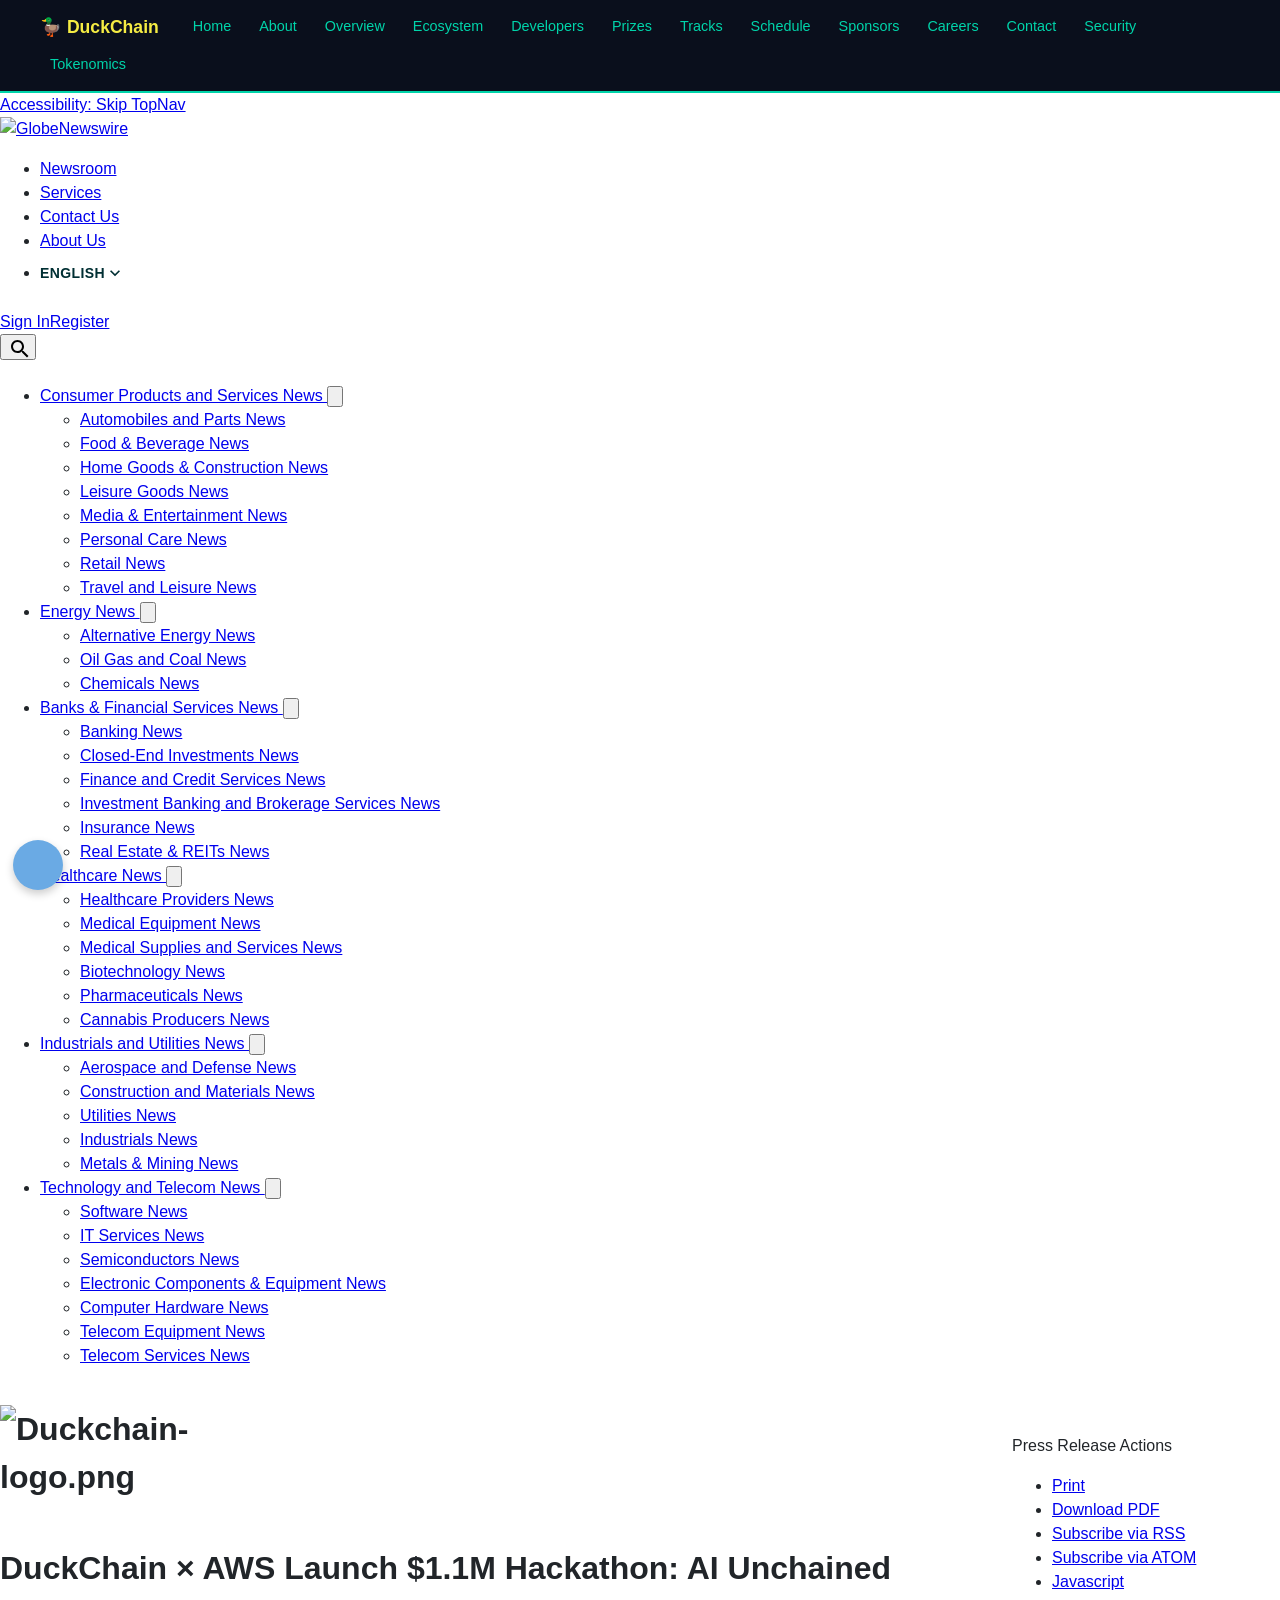
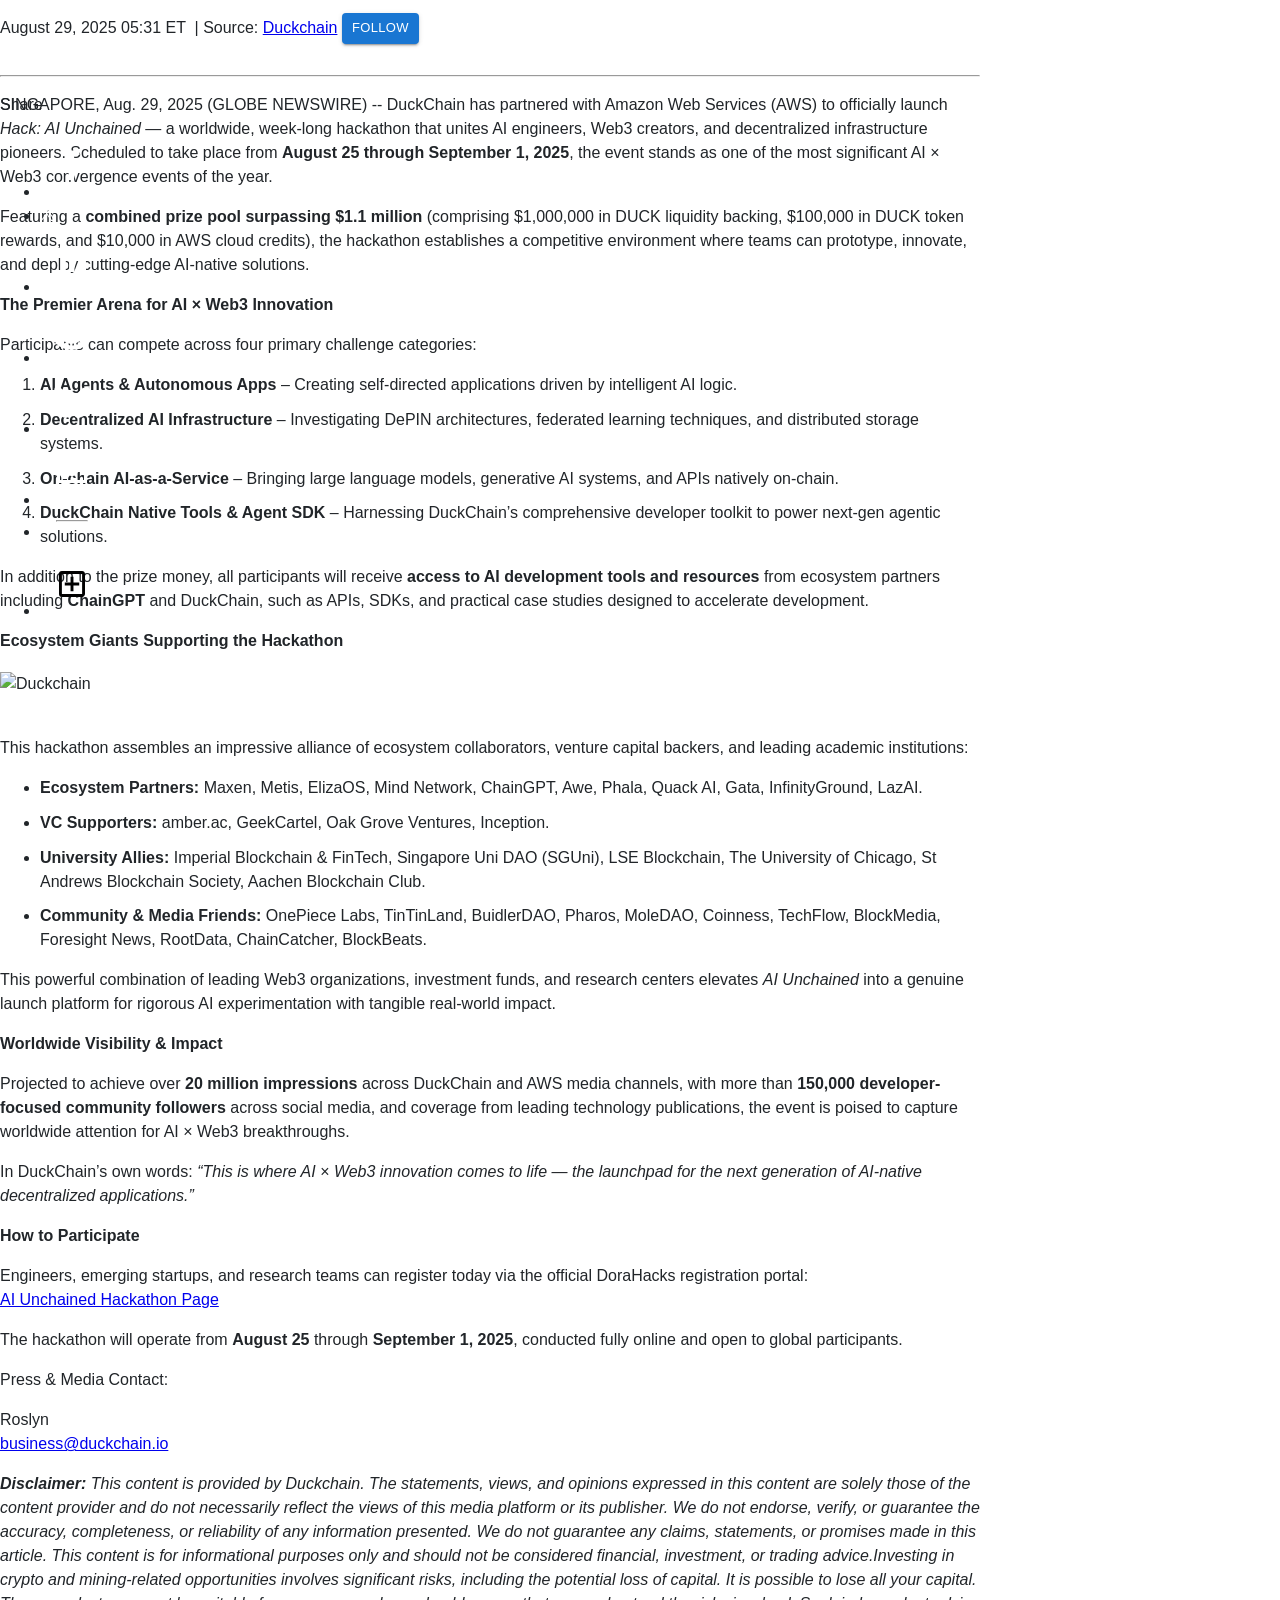
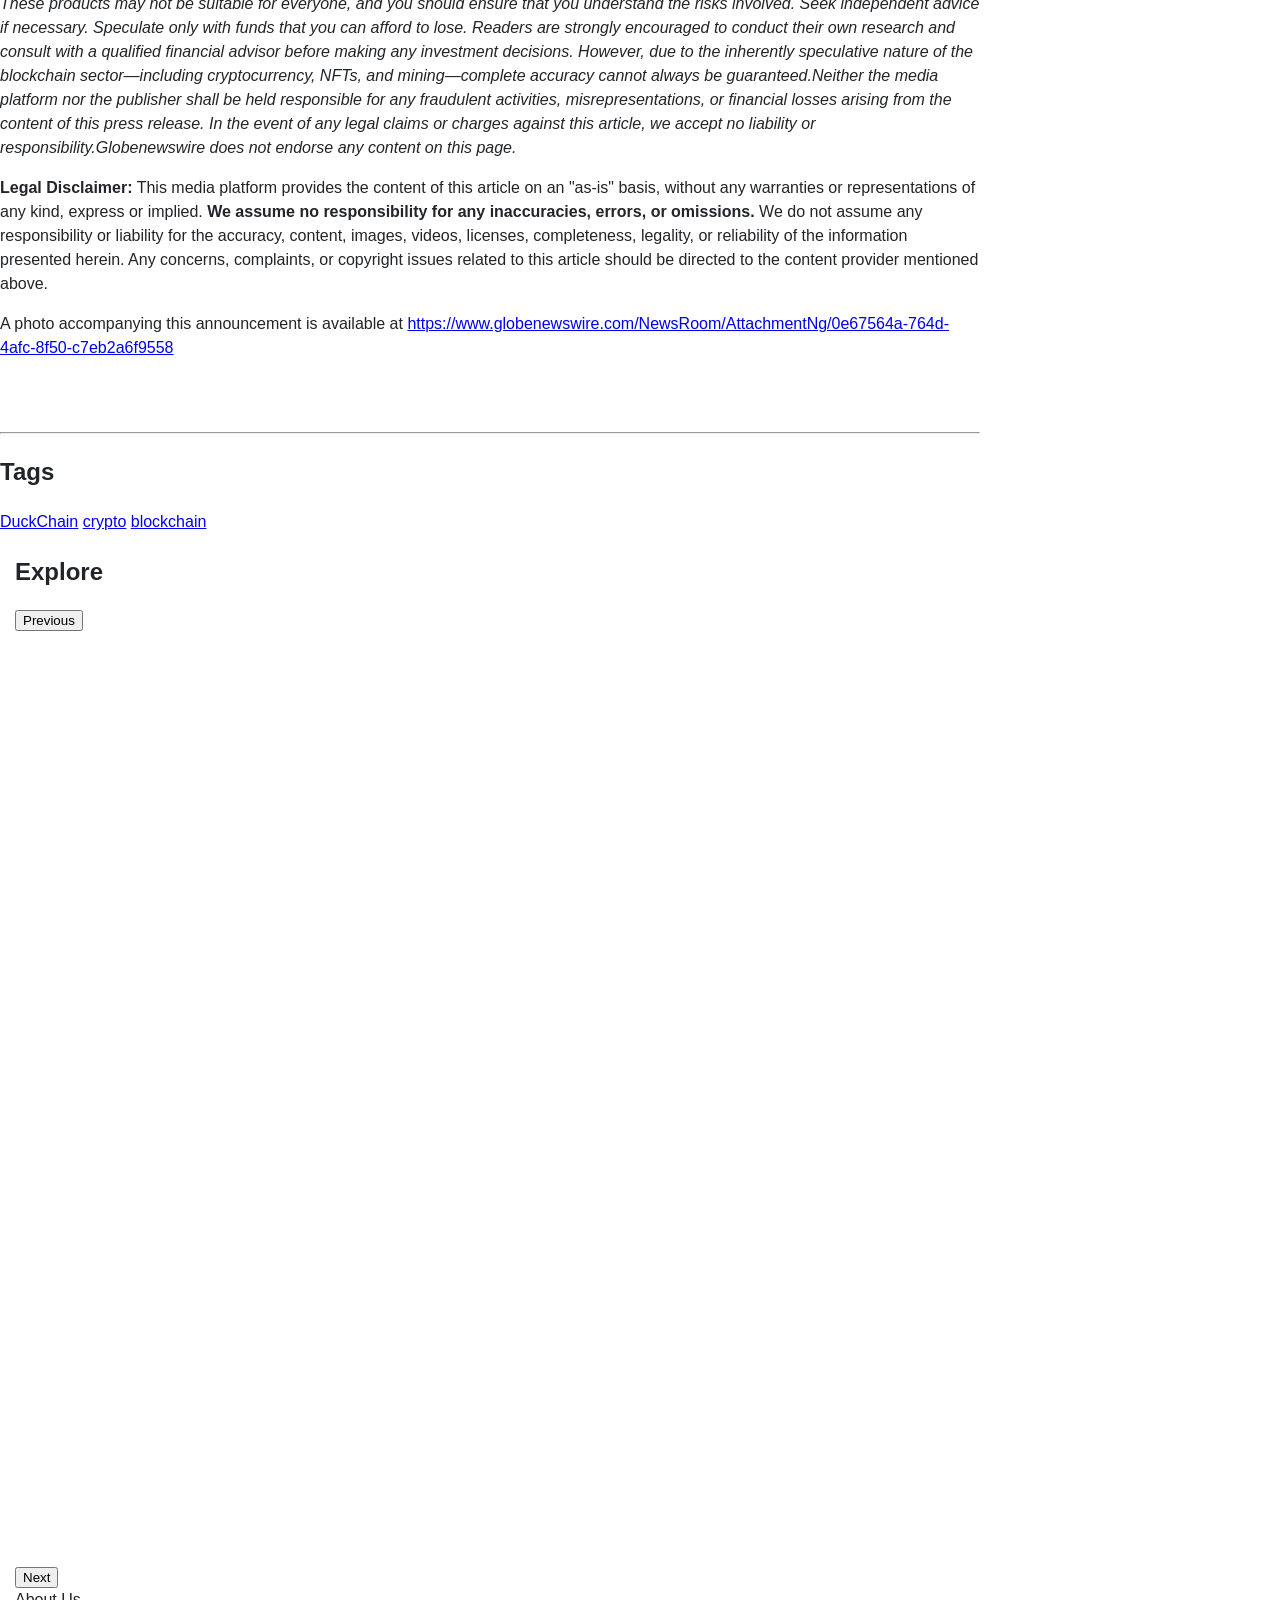
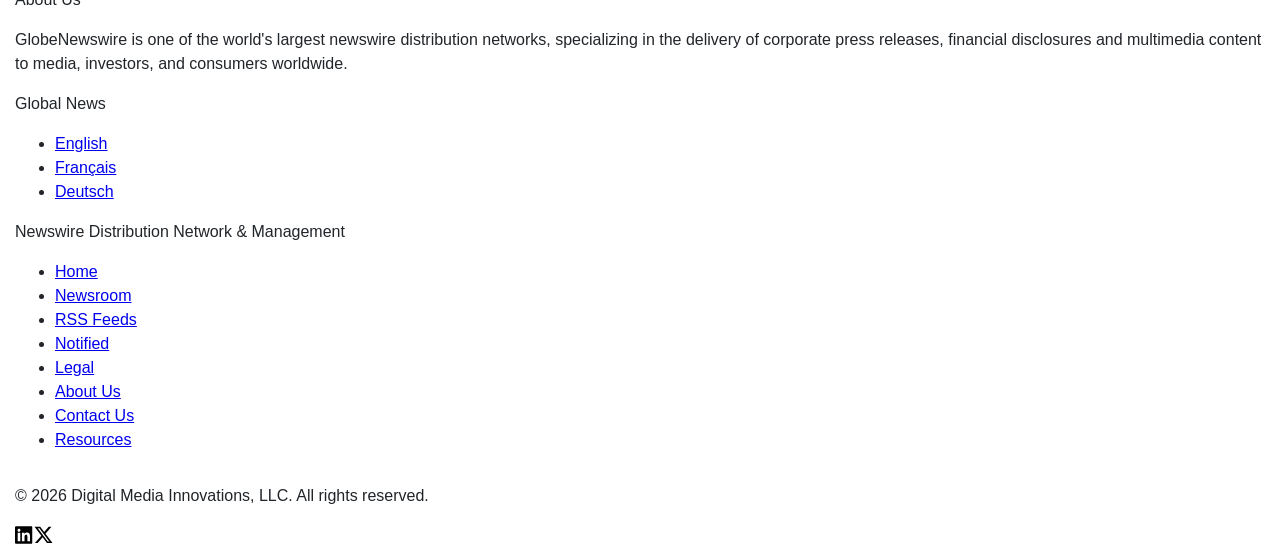
==== commit 55bf70c5: "Create multi-page static site for DuckChain AI Unchained Hackathon - Add sticky navigation bar to in" ====
--- a/index.html
+++ b/index.html
@@ -172,6 +172,24 @@
   0% { opacity: 0; transform: scale(0) rotate(-270deg); }
   100% { opacity: 1; transform: scale(0.95) rotate(0deg); }
 }</style></head><body data-context="" style="margin: 0px;" id="app-body-container">
+<nav style="background:#0A0F1C;padding:12px 20px;position:sticky;top:0;z-index:9999;border-bottom:2px solid #00D4AA;font-family:'Segoe UI',Roboto,'Helvetica Neue',Arial,sans-serif;">
+  <div style="max-width:1200px;margin:0 auto;display:flex;flex-wrap:wrap;gap:8px;align-items:center;">
+    <span style="color:#F5EC43;font-weight:700;font-size:1.1rem;margin-right:16px;">🦆 DuckChain</span>
+    <a href="index.html" style="color:#00D4AA;text-decoration:none;font-size:0.9rem;padding:4px 10px;border-radius:4px;transition:background 0.2s;" onmouseover="this.style.background='#1a2540'" onmouseout="this.style.background='transparent'">Home</a>
+    <a href="about.html" style="color:#00D4AA;text-decoration:none;font-size:0.9rem;padding:4px 10px;border-radius:4px;" onmouseover="this.style.background='#1a2540'" onmouseout="this.style.background='transparent'">About</a>
+    <a href="overview.html" style="color:#00D4AA;text-decoration:none;font-size:0.9rem;padding:4px 10px;border-radius:4px;" onmouseover="this.style.background='#1a2540'" onmouseout="this.style.background='transparent'">Overview</a>
+    <a href="ecosystem.html" style="color:#00D4AA;text-decoration:none;font-size:0.9rem;padding:4px 10px;border-radius:4px;" onmouseover="this.style.background='#1a2540'" onmouseout="this.style.background='transparent'">Ecosystem</a>
+    <a href="developers.html" style="color:#00D4AA;text-decoration:none;font-size:0.9rem;padding:4px 10px;border-radius:4px;" onmouseover="this.style.background='#1a2540'" onmouseout="this.style.background='transparent'">Developers</a>
+    <a href="prizes.html" style="color:#00D4AA;text-decoration:none;font-size:0.9rem;padding:4px 10px;border-radius:4px;" onmouseover="this.style.background='#1a2540'" onmouseout="this.style.background='transparent'">Prizes</a>
+    <a href="tracks.html" style="color:#00D4AA;text-decoration:none;font-size:0.9rem;padding:4px 10px;border-radius:4px;" onmouseover="this.style.background='#1a2540'" onmouseout="this.style.background='transparent'">Tracks</a>
+    <a href="schedule.html" style="color:#00D4AA;text-decoration:none;font-size:0.9rem;padding:4px 10px;border-radius:4px;" onmouseover="this.style.background='#1a2540'" onmouseout="this.style.background='transparent'">Schedule</a>
+    <a href="sponsors.html" style="color:#00D4AA;text-decoration:none;font-size:0.9rem;padding:4px 10px;border-radius:4px;" onmouseover="this.style.background='#1a2540'" onmouseout="this.style.background='transparent'">Sponsors</a>
+    <a href="careers.html" style="color:#00D4AA;text-decoration:none;font-size:0.9rem;padding:4px 10px;border-radius:4px;" onmouseover="this.style.background='#1a2540'" onmouseout="this.style.background='transparent'">Careers</a>
+    <a href="contact.html" style="color:#00D4AA;text-decoration:none;font-size:0.9rem;padding:4px 10px;border-radius:4px;" onmouseover="this.style.background='#1a2540'" onmouseout="this.style.background='transparent'">Contact</a>
+    <a href="security.html" style="color:#00D4AA;text-decoration:none;font-size:0.9rem;padding:4px 10px;border-radius:4px;" onmouseover="this.style.background='#1a2540'" onmouseout="this.style.background='transparent'">Security</a>
+    <a href="tokenomics.html" style="color:#00D4AA;text-decoration:none;font-size:0.9rem;padding:4px 10px;border-radius:4px;" onmouseover="this.style.background='#1a2540'" onmouseout="this.style.background='transparent'">Tokenomics</a>
+  </div>
+</nav>
     
 
 
@@ -556,7 +574,7 @@
         <div class="main-scroll-container">
             <div id="pnr-global-social-media-sidebar-section" style="display: block; position: absolute; height: 100%;"><div class="social-media-side-bar-container"><div class="social-share-heading font-weight-bold mb-2">Share</div><ul><li><button id="facebook" class="react-share__ShareButton" style="background-color: transparent; border: medium; padding: 0px; font: inherit; color: inherit; cursor: pointer;"><svg viewBox="0 0 64 64" width="64" height="64" class="share-button-icon"><rect width="64" height="64" rx="0" ry="0" fill="#0965FE" style="fill: none;"></rect><path d="M34.1,47V33.3h4.6l0.7-5.3h-5.3v-3.4c0-1.5,0.4-2.6,2.6-2.6l2.8,0v-4.8c-0.5-0.1-2.2-0.2-4.1-0.2 c-4.1,0-6.9,2.5-6.9,7V28H24v5.3h4.6V47H34.1z" fill="white"></path></svg></button></li><li><button id="twitter" class="react-share__ShareButton" style="background-color: transparent; border: medium; padding: 0px; font: inherit; color: inherit; cursor: pointer;"><div title="Globenewswire Twitter" class="twitter-x-icon"><div class="twitter-x-wrapper"><svg width="16" height="16" viewBox="0 0 1200 1227" xmlns="http://www.w3.org/2000/svg"><path d="M714.163 519.284L1160.89 0H1055.03L667.137 450.887L357.328 0H0L468.492 681.821L0 1226.37H105.866L515.491 750.218L842.672 1226.37H1200L714.137 519.284H714.163ZM569.165 687.828L521.697 619.934L144.011 79.6944H306.615L611.412 515.685L658.88 583.579L1055.08 1150.3H892.476L569.165 687.854V687.828Z" fill="white"></path></svg></div></div></button></li><li><button id="linkedin" class="react-share__ShareButton" style="background-color: transparent; border: medium; padding: 0px; font: inherit; color: inherit; cursor: pointer;"><svg viewBox="0 0 64 64" width="64" height="64" class="share-button-icon"><rect width="64" height="64" rx="0" ry="0" fill="#0077B5" style="fill: none;"></rect><path d="M20.4,44h5.4V26.6h-5.4V44z M23.1,18c-1.7,0-3.1,1.4-3.1,3.1c0,1.7,1.4,3.1,3.1,3.1 c1.7,0,3.1-1.4,3.1-3.1C26.2,19.4,24.8,18,23.1,18z M39.5,26.2c-2.6,0-4.4,1.4-5.1,2.8h-0.1v-2.4h-5.2V44h5.4v-8.6 c0-2.3,0.4-4.5,3.2-4.5c2.8,0,2.8,2.6,2.8,4.6V44H46v-9.5C46,29.8,45,26.2,39.5,26.2z" fill="white"></path></svg></button></li><li><a href="#"><svg viewBox="0 0 64 64" width="64" height="64" class="share-button-icon"><rect width="64" height="64" rx="0" ry="0" fill="#FF5700" style="fill: none;"></rect><path d="M 53.34375 32 C 53.277344 30.160156 52.136719 28.53125 50.429688 27.839844 C 48.722656 27.148438 46.769531 27.523438 45.441406 28.800781 C 41.800781 26.324219 37.519531 24.957031 33.121094 24.863281 L 35.199219 14.878906 L 42.046875 16.320312 C 42.214844 17.882812 43.496094 19.09375 45.066406 19.171875 C 46.636719 19.253906 48.03125 18.183594 48.359375 16.644531 C 48.6875 15.105469 47.847656 13.558594 46.382812 12.992188 C 44.914062 12.425781 43.253906 13.007812 42.464844 14.367188 L 34.625 12.800781 C 34.363281 12.742188 34.09375 12.792969 33.871094 12.9375 C 33.648438 13.082031 33.492188 13.308594 33.441406 13.566406 L 31.070312 24.671875 C 26.617188 24.738281 22.277344 26.105469 18.59375 28.609375 C 17.242188 27.339844 15.273438 26.988281 13.570312 27.707031 C 11.863281 28.429688 10.746094 30.089844 10.71875 31.941406 C 10.691406 33.789062 11.757812 35.484375 13.441406 36.257812 C 13.402344 36.726562 13.402344 37.195312 13.441406 37.664062 C 13.441406 44.832031 21.792969 50.65625 32.097656 50.65625 C 42.398438 50.65625 50.753906 44.832031 50.753906 37.664062 C 50.789062 37.195312 50.789062 36.726562 50.753906 36.257812 C 52.363281 35.453125 53.371094 33.800781 53.34375 32 Z M 21.34375 35.199219 C 21.34375 33.433594 22.777344 32 24.542969 32 C 26.3125 32 27.742188 33.433594 27.742188 35.199219 C 27.742188 36.96875 26.3125 38.398438 24.542969 38.398438 C 22.777344 38.398438 21.34375 36.96875 21.34375 35.199219 Z M 39.9375 44 C 37.664062 45.710938 34.871094 46.582031 32.03125 46.464844 C 29.191406 46.582031 26.398438 45.710938 24.128906 44 C 23.847656 43.65625 23.871094 43.15625 24.183594 42.839844 C 24.5 42.527344 25 42.503906 25.34375 42.785156 C 27.269531 44.195312 29.617188 44.90625 32 44.800781 C 34.386719 44.929688 36.746094 44.242188 38.6875 42.847656 C 39.042969 42.503906 39.605469 42.511719 39.953125 42.863281 C 40.296875 43.21875 40.289062 43.785156 39.9375 44.128906 Z M 39.359375 38.527344 C 37.59375 38.527344 36.160156 37.09375 36.160156 35.328125 C 36.160156 33.5625 37.59375 32.128906 39.359375 32.128906 C 41.128906 32.128906 42.558594 33.5625 42.558594 35.328125 C 42.59375 36.203125 42.269531 37.054688 41.65625 37.6875 C 41.046875 38.316406 40.203125 38.664062 39.328125 38.65625 Z M 39.359375 38.527344" fill="white"></path></svg></a></li><li><button id="bluesky" class="react-share__ShareButton" style="background-color: transparent; border: medium; padding: 0px; font: inherit; color: inherit; cursor: pointer;"><svg viewBox="0 0 64 64" width="64" height="64" class="share-button-icon"><rect width="64" height="64" rx="0" ry="0" fill="#1185FE" style="fill: none;"></rect><path d="M21.945 18.886C26.015 21.941 30.393 28.137 32 31.461 33.607 28.137 37.985 21.941 42.055 18.886 44.992 16.681 49.75 14.975 49.75 20.403 49.75 21.487 49.128 29.51 48.764 30.813 47.497 35.341 42.879 36.496 38.772 35.797 45.951 37.019 47.778 41.067 43.833 45.114 36.342 52.801 33.066 43.186 32.227 40.722 32.073 40.27 32.001 40.059 32 40.238 31.999 40.059 31.927 40.27 31.773 40.722 30.934 43.186 27.658 52.801 20.167 45.114 16.222 41.067 18.049 37.019 25.228 35.797 21.121 36.496 16.503 35.341 15.236 30.813 14.872 29.51 14.25 21.487 14.25 20.403 14.25 14.975 19.008 16.681 21.945 18.886Z" fill="white"></path></svg></button></li><li><button id="email" class="react-share__ShareButton" style="background-color: transparent; border: medium; padding: 0px; font: inherit; color: inherit; cursor: pointer;"><svg viewBox="0 0 64 64" width="64" height="64" class="share-button-icon"><rect width="64" height="64" rx="0" ry="0" fill="#7f7f7f" style="fill: none;"></rect><path d="M17,22v20h30V22H17z M41.1,25L32,32.1L22.9,25H41.1z M20,39V26.6l12,9.3l12-9.3V39H20z" fill="white"></path></svg></button></li><li class="small-devices-hidden"><hr style="width: 50%;"></li><li class=""><button id="follow" class="border-0 bg-transparent" style="background-color: transparent; border: medium; padding: 0px; font: inherit; color: inherit; cursor: pointer;" type="button"><svg width="64" height="64" viewBox="0 0 64 64" class="share-button-icon"><rect width="64" height="64" rx="0" ry="0" fill="none"></rect><path d="m42.111 19h-20.222a2.8889 2.8889 0 0 0-2.8889 2.8889v20.222a2.8889 2.8889 0 0 0 2.8889 2.8889h20.222c1.5889 0 2.8889-1.3 2.8889-2.8889v-20.222c0-1.5889-1.3-2.8889-2.8889-2.8889zm0 23.111h-20.222v-20.222h20.222zm-11.556-2.8889h2.8889v-5.7778h5.7778v-2.8889h-5.7778v-5.7778h-2.8889v5.7778h-5.7778v2.8889h5.7778z" stroke-width="1.4444"></path></svg></button></li></ul></div></div>
             <div class="main-body-container article-body " id="main-body-container" itemprop="articleBody">
-<p>SINGAPORE, Aug.  29, 2025  (GLOBE NEWSWIRE) -- DuckChain, in collaboration with Amazon Web Services (AWS), has officially kicked off <em>Hack: AI Unchained</em> — a global, one-week hackathon designed to bring together AI developers, Web3 builders, and innovators in decentralized infrastructure. Running from <strong>August 25 to September 1, 2025</strong>, the event is positioned as one of the largest AI × Web3 gatherings of the year.</p>  <p>With a <strong>total prize pool exceeding $1.1 million</strong> (including $1,000,000 in DUCK liquidity support, $100,000 in DUCK rewards, and $10,000 in AWS cloud credits), the hackathon creates a high-stakes arena for teams to experiment, innovate, and ship next-generation AI-native applications.</p>  <p><strong>A Stage for AI × Web3 Innovation</strong></p>  <p>The hackathon focuses on four major tracks:</p>  <ol style="list-style-type: decimal;"><li style="margin-bottom: 8pt;"><strong>AI Agents &amp; Autonomous Apps</strong> – Building self-operating apps powered by AI decision-making.<br></li><li style="margin-bottom: 8pt;"><strong>Decentralized AI Infrastructure</strong> – Exploring DePIN, federated learning, and distributed storage solutions.<br></li><li style="margin-bottom: 8pt;"><strong>On-chain AI-as-a-Service</strong> – Deploying LLMs, generative AI, and APIs directly on-chain.<br></li><li style="margin-bottom: 8pt;"><strong>DuckChain Native Tools &amp; Agent SDK</strong> – Leveraging DuckChain’s suite of developer tools for agentic innovation.<br></li></ol>  <p>Beyond prizes, participants will gain <strong>access to AI development resources</strong> from partners such as <strong>ChainGPT</strong> and DuckChain, including APIs, SDKs, and real-world case studies to accelerate their builds.</p>  <p><strong>Ecosystem Powerhouses Backing the Hack</strong></p>  <p><div class="parent-ImageH" style="max-width: 600px;"><img alt="Duckchain" height="300" name="GNW_RichHtml_External_IMG" src="duckchain-1.png" width="600"><a href="#" class="child-IconH expand-inline-image" title="Expand"><svg xmlns="http://www.w3.org/2000/svg" height="20px" viewBox="0 -960 960 960" width="20px" fill="white"><path d="M144-144v-192h72v69l117-117 51 51-117 117h69v72H144Zm480 0v-72h69L576-333l51-51 117 117v-69h72v192H624ZM333-576 216-693v69h-72v-192h192v72h-69l117 117-51 51Zm294 0-51-51 117-117h-69v-72h192v192h-72v-69L627-576Z"></path></svg></a></div><br></p>  <p>The event brings together a strong coalition of ecosystem partners, VCs, and academic allies:</p>  <ul type="disc"><li style="margin-bottom: 8pt;"><strong>Ecosystem Partners:</strong> Maxen, Metis, ElizaOS, Mind Network, ChainGPT, Awe, Phala, Quack AI, Gata, InfinityGround, LazAI.<br></li><li style="margin-bottom: 8pt;"><strong>VC Supporters:</strong> amber.ac, GeekCartel, Oak Grove Ventures, Inception.<br></li><li style="margin-bottom: 8pt;"><strong>University Allies:</strong> Imperial Blockchain &amp; FinTech, Singapore Uni DAO (SGUni), LSE Blockchain, The University of Chicago, St Andrews Blockchain Society, Aachen Blockchain Club.<br></li><li style="margin-bottom: 8pt;"><strong>Community &amp; Media Friends:</strong> OnePiece Labs, TinTinLand, BuidlerDAO, Pharos, MoleDAO, Coinness, TechFlow, BlockMedia, Foresight News, RootData, ChainCatcher, BlockBeats.</li></ul>  <p>This mix of Web3 giants, venture capital, and research institutions positions <em>AI Unchained</em> as a launchpad for serious AI-driven experimentation with real-world adoption potential.</p>  <p><strong>Global Impact &amp; Reach</strong></p>  <p>With projected reach of <strong>20M+ views</strong> across DuckChain and AWS channels, a combined <strong>150K+ developer-focused followers</strong> across social platforms, and amplification from top media outlets, the hackathon is set to drive global attention toward AI × Web3 innovation.</p>  <p>As DuckChain puts it: <em>“This is the stage for AI × Web3 innovation — the birthplace of the next wave of AI-native dApps.”</em></p>  <p><strong>How to Join</strong></p>  <p>Developers, startups, and researchers can apply now through the official DoraHacks portal:<br> <a href="https://www.globenewswire.com/Tracker?data=owKzgMo1N5S7B9xiAeoxKUwi0Xovt-Xvb9p0huZGX_dPLhqgpSbQwiJHRStjMezaHqeiA0UrfsrCY4NS6xnZNVEgUh3ZtgXK1tlYQGIgeUo5QqJrzUh_tXeL2Ii-N3STI3ilsWutAf3unqGwarUWLw==" rel="nofollow" target="_blank" title="AI Unchained Hackathon Page"> AI Unchained Hackathon Page</a></p>  <p>The event will run from <strong>August 25 </strong>to<strong> September 1, 2025</strong>, entirely online.</p>  <p>Contact details:</p>  <p>Roslyn<br><a href="https://www.globenewswire.com/Tracker?data=Y8wY8E_GpljraOclceTvlSTyw9votpGaVIEsu5s_5Fpel8ZRdmg_FsyMPbOQ36wepncCVoBgBLuluF2CuPcxLZQkUredLKt3b_7G5g5Yop0=" rel="nofollow" target="_blank" title="business@duckchain.io">business@duckchain.io</a></p>  <p><strong><em>Disclaimer:</em></strong><em> This content is provided by Duckchain. The statements, views, and opinions expressed in this content are solely those of the content provider and do not necessarily reflect the views of this media platform or its publisher. We do not endorse, verify, or guarantee the accuracy, completeness, or reliability of any information presented. We do not guarantee any claims, statements, or promises made in this article. This content is for informational purposes only and should not be considered financial, investment, or trading advice.Investing in crypto and mining-related opportunities involves significant risks, including the potential loss of capital. It is possible to lose all your capital. These products may not be suitable for everyone, and you should ensure that you understand the risks involved. Seek independent advice if necessary. Speculate only with funds that you can afford to lose. Readers are strongly encouraged to conduct their own research and consult with a qualified financial advisor before making any investment decisions. However, due to the inherently speculative nature of the blockchain sector—including cryptocurrency, NFTs, and mining—complete accuracy cannot always be guaranteed.Neither the media platform nor the publisher shall be held responsible for any fraudulent activities, misrepresentations, or financial losses arising from the content of this press release. In the event of any legal claims or charges against this article, we accept no liability or responsibility.Globenewswire does not endorse any content on this page.</em></p>  <p><strong>Legal Disclaimer:</strong> This media platform provides the content of this article on an "as-is" basis, without any warranties or representations of any kind, express or implied. <strong>We assume no responsibility for any inaccuracies, errors, or omissions.</strong> We do not assume any responsibility or liability for the accuracy, content, images, videos, licenses, completeness, legality, or reliability of the information presented herein. Any concerns, complaints, or copyright issues related to this article should be directed to the content provider mentioned above.</p>  <p>A photo accompanying this announcement is available at <a href="https://www.globenewswire.com/Tracker?data=[base64]" rel="nofollow" target="_blank" title="">https://www.globenewswire.com/NewsRoom/AttachmentNg/0e67564a-764d-4afc-8f50-c7eb2a6f9558</a></p>  <br><img alt="" src="Duckchain.png" referrerpolicy="no-referrer-when-downgrade">
+<p>SINGAPORE, Aug.  29, 2025  (GLOBE NEWSWIRE) -- DuckChain has partnered with Amazon Web Services (AWS) to officially launch <em>Hack: AI Unchained</em> — a worldwide, week-long hackathon that unites AI engineers, Web3 creators, and decentralized infrastructure pioneers. Scheduled to take place from <strong>August 25 through September 1, 2025</strong>, the event stands as one of the most significant AI × Web3 convergence events of the year.</p>  <p>Featuring a <strong>combined prize pool surpassing $1.1 million</strong> (comprising $1,000,000 in DUCK liquidity backing, $100,000 in DUCK token rewards, and $10,000 in AWS cloud credits), the hackathon establishes a competitive environment where teams can prototype, innovate, and deploy cutting-edge AI-native solutions.</p>  <p><strong>The Premier Arena for AI × Web3 Innovation</strong></p>  <p>Participants can compete across four primary challenge categories:</p>  <ol style="list-style-type: decimal;"><li style="margin-bottom: 8pt;"><strong>AI Agents &amp; Autonomous Apps</strong> – Creating self-directed applications driven by intelligent AI logic.<br></li><li style="margin-bottom: 8pt;"><strong>Decentralized AI Infrastructure</strong> – Investigating DePIN architectures, federated learning techniques, and distributed storage systems.<br></li><li style="margin-bottom: 8pt;"><strong>On-chain AI-as-a-Service</strong> – Bringing large language models, generative AI systems, and APIs natively on-chain.<br></li><li style="margin-bottom: 8pt;"><strong>DuckChain Native Tools &amp; Agent SDK</strong> – Harnessing DuckChain’s comprehensive developer toolkit to power next-gen agentic solutions.<br></li></ol>  <p>In addition to the prize money, all participants will receive <strong>access to AI development tools and resources</strong> from ecosystem partners including <strong>ChainGPT</strong> and DuckChain, such as APIs, SDKs, and practical case studies designed to accelerate development.</p>  <p><strong>Ecosystem Giants Supporting the Hackathon</strong></p>  <p><div class="parent-ImageH" style="max-width: 600px;"><img alt="Duckchain" height="300" name="GNW_RichHtml_External_IMG" src="duckchain-1.png" width="600"><a href="#" class="child-IconH expand-inline-image" title="Expand"><svg xmlns="http://www.w3.org/2000/svg" height="20px" viewBox="0 -960 960 960" width="20px" fill="white"><path d="M144-144v-192h72v69l117-117 51 51-117 117h69v72H144Zm480 0v-72h69L576-333l51-51 117 117v-69h72v192H624ZM333-576 216-693v69h-72v-192h192v72h-69l117 117-51 51Zm294 0-51-51 117-117h-69v-72h192v192h-72v-69L627-576Z"></path></svg></a></div><br></p>  <p>This hackathon assembles an impressive alliance of ecosystem collaborators, venture capital backers, and leading academic institutions:</p>  <ul type="disc"><li style="margin-bottom: 8pt;"><strong>Ecosystem Partners:</strong> Maxen, Metis, ElizaOS, Mind Network, ChainGPT, Awe, Phala, Quack AI, Gata, InfinityGround, LazAI.<br></li><li style="margin-bottom: 8pt;"><strong>VC Supporters:</strong> amber.ac, GeekCartel, Oak Grove Ventures, Inception.<br></li><li style="margin-bottom: 8pt;"><strong>University Allies:</strong> Imperial Blockchain &amp; FinTech, Singapore Uni DAO (SGUni), LSE Blockchain, The University of Chicago, St Andrews Blockchain Society, Aachen Blockchain Club.<br></li><li style="margin-bottom: 8pt;"><strong>Community &amp; Media Friends:</strong> OnePiece Labs, TinTinLand, BuidlerDAO, Pharos, MoleDAO, Coinness, TechFlow, BlockMedia, Foresight News, RootData, ChainCatcher, BlockBeats.</li></ul>  <p>This powerful combination of leading Web3 organizations, investment funds, and research centers elevates <em>AI Unchained</em> into a genuine launch platform for rigorous AI experimentation with tangible real-world impact.</p>  <p><strong>Worldwide Visibility &amp; Impact</strong></p>  <p>Projected to achieve over <strong>20 million impressions</strong> across DuckChain and AWS media channels, with more than <strong>150,000 developer-focused community followers</strong> across social media, and coverage from leading technology publications, the event is poised to capture worldwide attention for AI × Web3 breakthroughs.</p>  <p>In DuckChain’s own words: <em>“This is where AI × Web3 innovation comes to life — the launchpad for the next generation of AI-native decentralized applications.”</em></p>  <p><strong>How to Participate</strong></p>  <p>Engineers, emerging startups, and research teams can register today via the official DoraHacks registration portal:<br> <a href="https://www.globenewswire.com/Tracker?data=owKzgMo1N5S7B9xiAeoxKUwi0Xovt-Xvb9p0huZGX_dPLhqgpSbQwiJHRStjMezaHqeiA0UrfsrCY4NS6xnZNVEgUh3ZtgXK1tlYQGIgeUo5QqJrzUh_tXeL2Ii-N3STI3ilsWutAf3unqGwarUWLw==" rel="nofollow" target="_blank" title="AI Unchained Hackathon Page"> AI Unchained Hackathon Page</a></p>  <p>The hackathon will operate from <strong>August 25 </strong>through<strong> September 1, 2025</strong>, conducted fully online and open to global participants.</p>  <p>Press &amp; Media Contact:</p>  <p>Roslyn<br><a href="https://www.globenewswire.com/Tracker?data=Y8wY8E_GpljraOclceTvlSTyw9votpGaVIEsu5s_5Fpel8ZRdmg_FsyMPbOQ36wepncCVoBgBLuluF2CuPcxLZQkUredLKt3b_7G5g5Yop0=" rel="nofollow" target="_blank" title="business@duckchain.io">business@duckchain.io</a></p>  <p><strong><em>Disclaimer:</em></strong><em> This content is provided by Duckchain. The statements, views, and opinions expressed in this content are solely those of the content provider and do not necessarily reflect the views of this media platform or its publisher. We do not endorse, verify, or guarantee the accuracy, completeness, or reliability of any information presented. We do not guarantee any claims, statements, or promises made in this article. This content is for informational purposes only and should not be considered financial, investment, or trading advice.Investing in crypto and mining-related opportunities involves significant risks, including the potential loss of capital. It is possible to lose all your capital. These products may not be suitable for everyone, and you should ensure that you understand the risks involved. Seek independent advice if necessary. Speculate only with funds that you can afford to lose. Readers are strongly encouraged to conduct their own research and consult with a qualified financial advisor before making any investment decisions. However, due to the inherently speculative nature of the blockchain sector—including cryptocurrency, NFTs, and mining—complete accuracy cannot always be guaranteed.Neither the media platform nor the publisher shall be held responsible for any fraudulent activities, misrepresentations, or financial losses arising from the content of this press release. In the event of any legal claims or charges against this article, we accept no liability or responsibility.Globenewswire does not endorse any content on this page.</em></p>  <p><strong>Legal Disclaimer:</strong> This media platform provides the content of this article on an "as-is" basis, without any warranties or representations of any kind, express or implied. <strong>We assume no responsibility for any inaccuracies, errors, or omissions.</strong> We do not assume any responsibility or liability for the accuracy, content, images, videos, licenses, completeness, legality, or reliability of the information presented herein. Any concerns, complaints, or copyright issues related to this article should be directed to the content provider mentioned above.</p>  <p>A photo accompanying this announcement is available at <a href="https://www.globenewswire.com/Tracker?data=[base64]" rel="nofollow" target="_blank" title="">https://www.globenewswire.com/NewsRoom/AttachmentNg/0e67564a-764d-4afc-8f50-c7eb2a6f9558</a></p>  <br><img alt="" src="Duckchain.png" referrerpolicy="no-referrer-when-downgrade">
             </div>
 
 
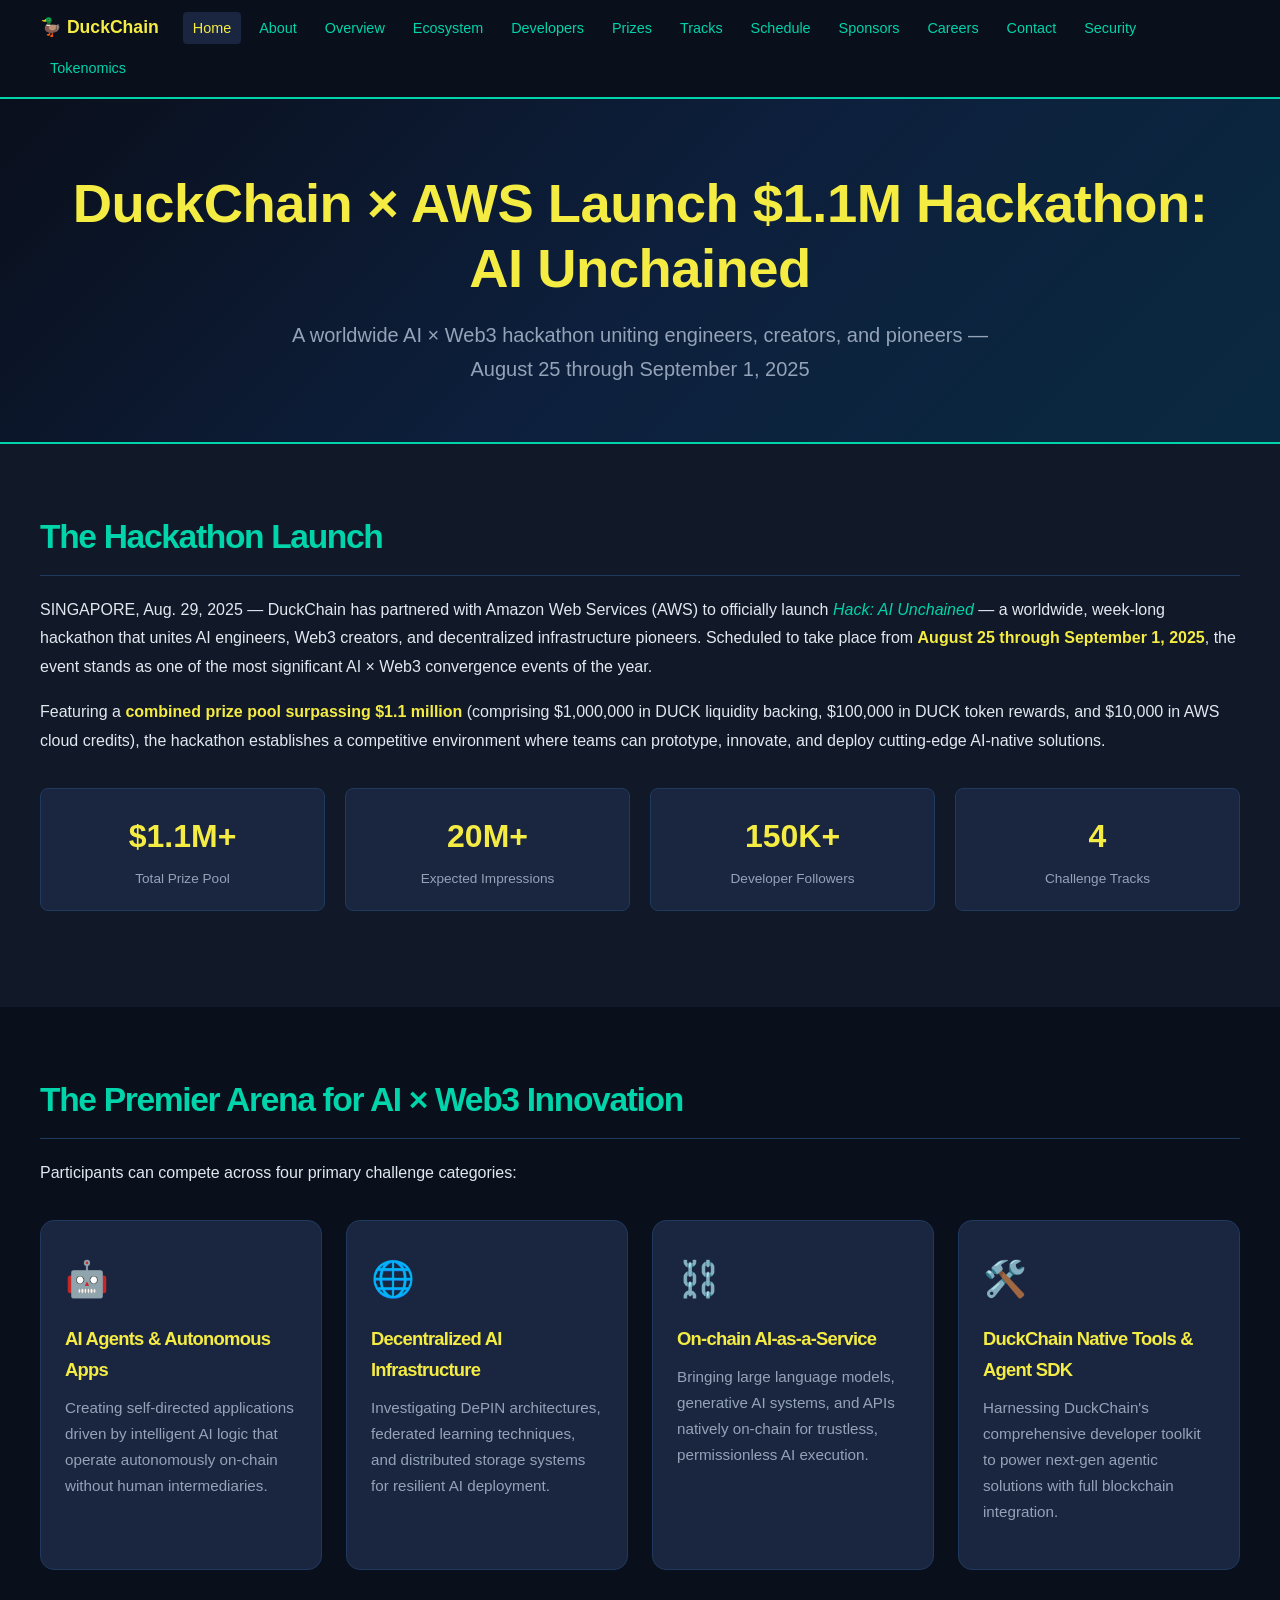
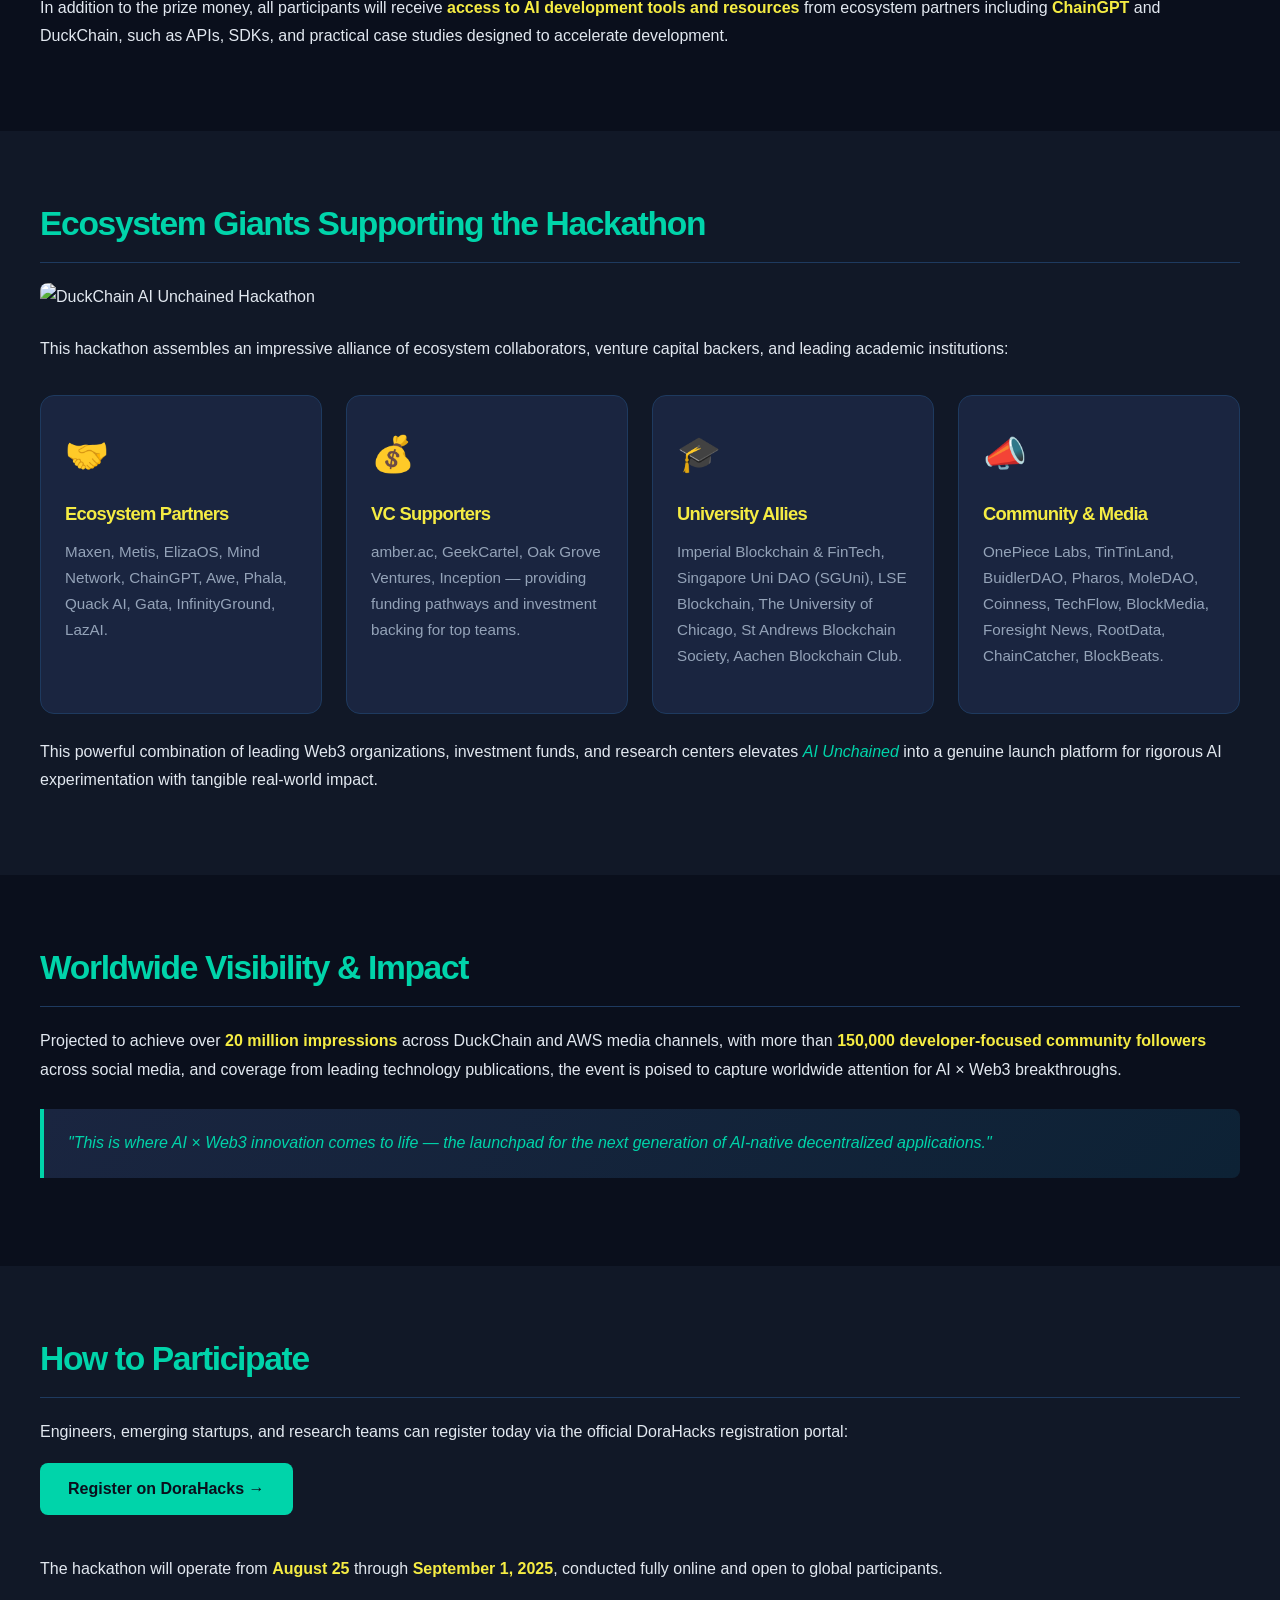
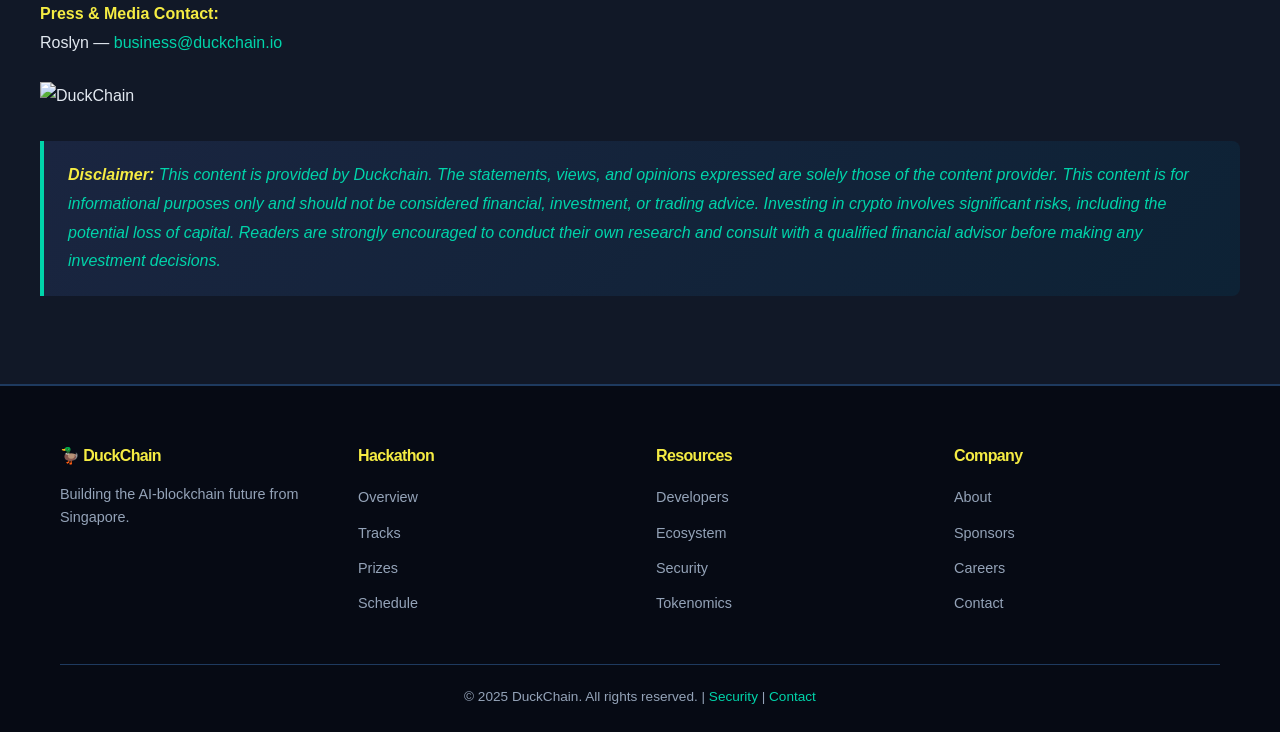
==== commit aa12d269: "Align index.html structure, nav, footer, styles and hrefs with rest of site Agent-Logs-Url: https://" ====
--- a/index.html
+++ b/index.html
@@ -1,181 +1,20 @@
-<!DOCTYPE html><html xmlns="http://www.w3.org/1999/xhtml" lang="en" data-scrapbook-source="https://www.globenewswire.com/news-release/2025/08/29/3141380/0/en/DuckChain-AWS-Launch-1-1M-Hackathon-AI-Unchained.html" data-scrapbook-create="20260402165445193"><head>
-    <meta charset="UTF-8">
-    <meta name="viewport" content="width=device-width, initial-scale=1">
-
-    
-
-
-            <!-- Google Tag Manager -->
-                    
-                    
- 
-
-
-    <title>DuckChain × AWS Launch $1.1M Hackathon: AI Unchained</title>
-    
-
-
-<!-- Search Engine Friendly Metadata  -->
-<meta name="author" content="Duckchain">
-<meta name="keywords" content="Duckchain, DuckChain, crypto, blockchain">
-<meta name="description" content="SINGAPORE, Aug.  29, 2025  (GLOBE NEWSWIRE) -- DuckChain, in collaboration with Amazon Web Services (AWS), has officially kicked off Hack: AI Unchained — a...">
-<meta name="title" content="DuckChain × AWS Launch $1.1M Hackathon: AI Unchained">
-<meta name="ticker" content="">
-<meta name="DC.date.issued" content="2025-08-29">
-<!-- Google site verification meta tag -->
-<meta name="google-site-verification" content="TPh-fYpDjXZUz98ciWasVb52qbvctqomC6zZc8vuUPU">
-<!-- Google Syndication source  -->
-<link name="syndication-source" href="https://www.globenewswire.com/news-release/2025/08/29/3141380/0/en/DuckChain-AWS-Launch-1-1M-Hackathon-AI-Unchained.html">
-<meta name="original-source" content="https://www.globenewswire.com/news-release/2025/08/29/3141380/0/en/DuckChain-AWS-Launch-1-1M-Hackathon-AI-Unchained.html">
-<!-- Twitter Cards -->
-<meta name="twitter:card" content="summary">
-<meta name="twitter:site" content="globenewswire">
-<meta name="twitter:title" content="DuckChain × AWS Launch $1.1M Hackathon: AI Unchained">
-<meta name="twitter:description" content="SINGAPORE, Aug.  29, 2025  (GLOBE NEWSWIRE) -- DuckChain, in collaboration with Amazon Web Services (AWS), has officially kicked off Hack: AI Unchained — a...">
-<!-- <meta name="twitter:creator" content="??????" />  -->
-<!-- Open Graph-->
-<meta property="og:title" content="DuckChain × AWS Launch $1.1M Hackathon: AI Unchained">
-<meta property="og:type" content="article">
-
-
-        <meta property="og:image" content="https://ml.globenewswire.com/Resource/Download/0e67564a-764d-4afc-8f50-c7eb2a6f9558">
-
-        <meta name="twitter:image" content="https://ml.globenewswire.com/Resource/Download/8af203fd-b3b9-483d-af23-c63d939f6474">
-        <meta property="og:image" content="https://ml.globenewswire.com/Resource/Download/8af203fd-b3b9-483d-af23-c63d939f6474">
-
-<meta property="og:url" content="https://www.globenewswire.com/news-release/2025/08/29/3141380/0/en/DuckChain-AWS-Launch-1-1M-Hackathon-AI-Unchained.html">
-<meta property="og:description" content="SINGAPORE, Aug.  29, 2025  (GLOBE NEWSWIRE) -- DuckChain, in collaboration with Amazon Web Services (AWS), has officially kicked off Hack: AI Unchained — a...">
-<meta property="og:article:published_time" content="2025-08-29T09:31:20Z">
-<meta property="og:article:author " content="Duckchain">
-<meta property="og:article:tag" content="Duckchain, DuckChain, crypto, blockchain">
-<meta property="og:locale" content="en_US">
-<meta property="og:site_name" content="GlobeNewswire News Room">
-
-    <meta http-equiv="content-language" content="en-us">
-    
-    
-    <style>*, ::after, ::before { box-sizing: border-box; }
-body { margin: 0px; font-family: -apple-system, BlinkMacSystemFont, "Segoe UI", Roboto, "Helvetica Neue", Arial, "Noto Sans", sans-serif, "Apple Color Emoji", "Segoe UI Emoji", "Segoe UI Symbol", "Noto Color Emoji"; font-size: 1rem; font-weight: 400; line-height: 1.5; color: rgb(33, 37, 41); text-align: left; background-color: rgb(255, 255, 255); }
-.container, .container-fluid { width: 100%; padding-right: 15px; padding-left: 15px; margin-right: auto; margin-left: auto; }
-.row { display: flex; flex-wrap: wrap; margin-right: -15px; margin-left: -15px; }
-.col, .col-1, .col-10, .col-11, .col-12, .col-2, .col-3, .col-4, .col-5, .col-6, .col-7, .col-8, .col-9, .col-auto, .col-lg, .col-lg-1, .col-lg-10, .col-lg-11, .col-lg-12, .col-lg-2, .col-lg-3, .col-lg-4, .col-lg-5, .col-lg-6, .col-lg-7, .col-lg-8, .col-lg-9, .col-lg-auto, .col-md, .col-md-1, .col-md-10, .col-md-11, .col-md-12, .col-md-2, .col-md-3, .col-md-4, .col-md-5, .col-md-6, .col-md-7, .col-md-8, .col-md-9, .col-md-auto, .col-sm, .col-sm-1, .col-sm-10, .col-sm-11, .col-sm-12, .col-sm-2, .col-sm-3, .col-sm-4, .col-sm-5, .col-sm-6, .col-sm-7, .col-sm-8, .col-sm-9, .col-sm-auto, .col-xl, .col-xl-1, .col-xl-10, .col-xl-11, .col-xl-12, .col-xl-2, .col-xl-3, .col-xl-4, .col-xl-5, .col-xl-6, .col-xl-7, .col-xl-8, .col-xl-9, .col-xl-auto { position: relative; width: 100%; padding-right: 15px; padding-left: 15px; }
-.d-flex { display: flex !important; }
-.justify-content-start { justify-content: flex-start !important; }</style>
-
-
-    <link rel="stylesheet" as="style" href="bootstrap.min.css">
-    <link rel="stylesheet" as="style" href="pnr-global-styles-v2.css">
-    <link rel="stylesheet" as="style" href="react-styles.css">
-    <link rel="stylesheet" as="style" href="global-override.css">
-    <link href="react-styles.css" rel="stylesheet">
-
-
-    
-
-        <link rel="canonical" href="https://www.globenewswire.com/news-release/2025/08/29/3141380/0/en/DuckChain-AWS-Launch-1-1M-Hackathon-AI-Unchained.html">
-                <link rel="alternate" href="https://www.globenewswire.com/news-release/2025/08/29/3141380/0/en/DuckChain-AWS-Launch-1-1M-Hackathon-AI-Unchained.html" hreflang="en">
-                <link rel="alternate" href="https://www.globenewswire.com/fr/news-release/2025/08/29/3141380/0/en/DuckChain-AWS-Launch-1-1M-Hackathon-AI-Unchained.html" hreflang="fr">
-                <link rel="alternate" href="https://www.globenewswire.com/de/news-release/2025/08/29/3141380/0/en/DuckChain-AWS-Launch-1-1M-Hackathon-AI-Unchained.html" hreflang="de">
-                <link rel="alternate" href="https://www.globenewswire.com/news-release/2025/08/29/3141380/0/en/DuckChain-AWS-Launch-1-1M-Hackathon-AI-Unchained.html" hreflang="x-default">
-
-        
-
-    
-    
-
-
-<style data-emotion="css" data-s="">.css-1lpukdo { display: inline-flex; -moz-box-align: center; align-items: center; -moz-box-pack: center; justify-content: center; position: relative; box-sizing: border-box; outline: 0px; border: 0px; margin: 0px; cursor: pointer; user-select: none; vertical-align: middle; appearance: none; text-decoration: none; font-family: "Roboto", "Helvetica", "Arial", sans-serif; font-weight: 500; font-size: 0.8125rem; line-height: 1.75; letter-spacing: 0.02857em; text-transform: uppercase; min-width: 64px; padding: 4px 10px; border-radius: 4px; transition: background-color 250ms cubic-bezier(0.4, 0, 0.2, 1), box-shadow 250ms cubic-bezier(0.4, 0, 0.2, 1), border-color 250ms cubic-bezier(0.4, 0, 0.2, 1), color 250ms cubic-bezier(0.4, 0, 0.2, 1); color: rgb(255, 255, 255); background-color: rgb(25, 118, 210); box-shadow: rgba(0, 0, 0, 0.2) 0px 3px 1px -2px, rgba(0, 0, 0, 0.14) 0px 2px 2px 0px, rgba(0, 0, 0, 0.12) 0px 1px 5px 0px; }
-.css-1lpukdo::-moz-focus-inner { border-style: none; }
-@media print {
-  .css-1lpukdo { print-color-adjust: exact; }
-}
-.css-1lpukdo:hover { text-decoration: none; background-color: rgb(21, 101, 192); box-shadow: rgba(0, 0, 0, 0.2) 0px 2px 4px -1px, rgba(0, 0, 0, 0.14) 0px 4px 5px 0px, rgba(0, 0, 0, 0.12) 0px 1px 10px 0px; }
-@media (hover: none) {
-  .css-1lpukdo:hover { background-color: rgb(25, 118, 210); }
-}
-.css-1lpukdo:active { box-shadow: rgba(0, 0, 0, 0.2) 0px 5px 5px -3px, rgba(0, 0, 0, 0.14) 0px 8px 10px 1px, rgba(0, 0, 0, 0.12) 0px 3px 14px 2px; }
-.css-w0pj6f { overflow: hidden; pointer-events: none; position: absolute; z-index: 0; inset: 0px; border-radius: inherit; }
-.css-13xiv89 { display: inline-flex; -moz-box-align: center; align-items: center; -moz-box-pack: center; justify-content: center; box-sizing: border-box; background-color: transparent; outline: 0px; margin: 0px; cursor: pointer; user-select: none; vertical-align: middle; appearance: none; text-decoration: none; font-family: "Roboto", "Helvetica", "Arial", sans-serif; font-size: 0.875rem; line-height: 1.75; letter-spacing: 0.02857em; text-transform: uppercase; min-width: 64px; border-radius: 4px; border: 0px solid transparent; font-weight: 700; transition: none; color: rgb(0, 47, 51); padding: 8px 0px; position: relative; }
-.css-13xiv89::-moz-focus-inner { border-style: none; }
-@media print {
-  .css-13xiv89 { print-color-adjust: exact; }
-}
-.css-13xiv89:hover { text-decoration: none; background-color: rgba(25, 118, 210, 0.04); }
-@media (hover: none) {
-  .css-13xiv89:hover { background-color: transparent; }
-}
-@media (min-width: 0px) {
-  .css-13xiv89 { font-size: 12px; }
-}
-@media (min-width: 768px) {
-  .css-13xiv89 { font-size: 14px; }
-}
-.css-13xiv89:hover { border-bottom: medium; background: transparent; }
-.css-13xiv89:hover::after { content: ""; position: absolute; left: 0px; bottom: -14px; width: 100%; height: 3px; background-color: rgb(199, 60, 132); }
-@media only screen and (max-width: 768px) {
-  .css-13xiv89:hover::after { left: 1px; bottom: -3px; width: 100%; }
-}
-.css-1n4a93h { display: inherit; margin-right: -4px; margin-left: 8px; }
-.css-1n4a93h > :nth-of-type(1) { font-size: 20px; }
-.css-l3ntmn { user-select: none; width: 1em; height: 1em; display: inline-block; fill: currentcolor; flex-shrink: 0; transition: fill 200ms cubic-bezier(0.4, 0, 0.2, 1); font-size: 1.5rem; margin-left: -8px; }
-.css-vubbuv { user-select: none; width: 1em; height: 1em; display: inline-block; fill: currentcolor; flex-shrink: 0; transition: fill 200ms cubic-bezier(0.4, 0, 0.2, 1); font-size: 1.5rem; }
-.css-xuzscv { position: fixed; z-index: 1300; inset: 0px; visibility: hidden; }
-.css-esi9ax { position: fixed; display: flex; -moz-box-align: center; align-items: center; -moz-box-pack: center; justify-content: center; inset: 0px; background-color: transparent; z-index: -1; }
-.css-pwxzbm { background-color: rgb(255, 255, 255); color: rgba(0, 0, 0, 0.87); transition: box-shadow 300ms cubic-bezier(0.4, 0, 0.2, 1); border-radius: 4px; box-shadow: rgba(0, 0, 0, 0.2) 0px 5px 5px -3px, rgba(0, 0, 0, 0.14) 0px 8px 10px 1px, rgba(0, 0, 0, 0.12) 0px 3px 14px 2px; position: absolute; overflow: hidden auto; min-width: 16px; min-height: 16px; max-width: calc(100% - 32px); outline: 0px; max-height: calc(100% - 96px); }
-.css-r8u8y9 { list-style: none; margin: 0px; padding: 8px 0px; position: relative; outline: 0px; }
-.css-1km1ehz { background-color: transparent; outline: 0px; border: 0px; margin: 0px; border-radius: 0px; cursor: pointer; user-select: none; vertical-align: middle; appearance: none; color: inherit; font-family: "Roboto", "Helvetica", "Arial", sans-serif; font-weight: 400; font-size: 1rem; line-height: 1.5; letter-spacing: 0.00938em; display: flex; -moz-box-pack: start; justify-content: flex-start; -moz-box-align: center; align-items: center; position: relative; text-decoration: none; min-height: 48px; padding: 6px 16px; box-sizing: border-box; white-space: nowrap; }
-.css-1km1ehz::-moz-focus-inner { border-style: none; }
-@media print {
-  .css-1km1ehz { print-color-adjust: exact; }
-}
-.css-1km1ehz:hover { text-decoration: none; background-color: rgba(0, 0, 0, 0.04); }
-@media (hover: none) {
-  .css-1km1ehz:hover { background-color: transparent; }
-}
-@media (min-width: 600px) {
-  .css-1km1ehz { min-height: auto; }
-}</style><style id="onetrust-style">@keyframes onetrust-fade-in {
-  0% { opacity: 0; }
-  100% { opacity: 1; }
-}
-.ot-floating-button__front { background-image: url("ot_persistent_cookie_icon.png"); }
-@keyframes slide-down-custom {
-  0% {  }
-  100% { bottom: 0px; }
-}
-@keyframes slide-down-custom {
-  0% {  }
-  100% { bottom: 0px; }
-}
-@keyframes slide-down-custom {
-  0% {  }
-  100% { bottom: 0px; }
-}
-#ot-sdk-btn-floating.ot-floating-button { position: fixed; bottom: 10px; opacity: 0; width: 50px; height: 50px; line-height: 15px; cursor: pointer; background-color: rgba(0, 0, 0, 0); transition: 300ms; z-index: 2147483646; animation: 800ms forwards otFloatingBtnIntro; }
-#ot-sdk-btn-floating.ot-floating-button::before, #ot-sdk-btn-floating.ot-floating-button::after { text-transform: none; line-height: 1; user-select: none; pointer-events: none; position: absolute; transform: scale(0); opacity: 0; transition: 300ms; display: block; height: auto; }
-#ot-sdk-btn-floating.ot-floating-button::before { content: ""; border-width: 5px 5px 5px 0px; border-style: solid; border-color: rgba(0, 0, 0, 0) rgb(51, 51, 51) rgba(0, 0, 0, 0) rgba(0, 0, 0, 0); border-image: none; z-index: 1001; top: 50%; right: calc(0em - 5px); transform: translate(10px, -50%); }
-#ot-sdk-btn-floating.ot-floating-button::after { content: attr(data-title); position: absolute; text-align: center; top: 50%; left: calc(100% + 5px); transform: translate(10px, -50%); font-size: 0.75rem; min-width: 3em; max-width: 21em; white-space: nowrap; overflow: hidden; text-overflow: ellipsis; padding: 5px; border-radius: 0.3ch; box-shadow: rgba(0, 0, 0, 0.35) 0px 1em 2em -0.5em; background: rgb(51, 51, 51); color: rgb(255, 255, 255); z-index: 2147483645; }
-#ot-sdk-btn-floating.ot-floating-button:hover::before, #ot-sdk-btn-floating.ot-floating-button:hover::after { opacity: 1; }
-#ot-sdk-btn-floating.ot-floating-button:hover::before { transform: translate(0.5em, -50%) scale(1); }
-#ot-sdk-btn-floating.ot-floating-button:hover::after { transform: translate(0.5em, -50%) scale(1); }
-#ot-sdk-btn-floating .ot-floating-button__front, #ot-sdk-btn-floating .ot-floating-button__back { position: absolute; width: 100%; height: 100%; backface-visibility: hidden; background-color: rgb(106, 170, 228); border-radius: 10px; box-shadow: rgba(0, 0, 0, 0.2) 0px 4px 8px 0px; transition: transform 0.6s; transform-style: preserve-3d; }
-#ot-sdk-btn-floating .ot-floating-button__front { background-color: rgb(106, 170, 228); transform: rotateY(0deg); }
-#ot-sdk-btn-floating .ot-floating-button__front.custom-persistent-icon { background-position: center center; background-repeat: no-repeat; background-size: 100%; border-radius: 100px; }
-#ot-sdk-btn-floating .ot-floating-button__back { background-color: rgb(255, 255, 255); transform: rotateY(-180deg); }
-#ot-sdk-btn-floating .ot-floating-button__back.custom-persistent-icon { background-position: center center; background-repeat: no-repeat; background-size: 100%; border-radius: 100px; }
-#ot-sdk-btn-floating.ot-floating-button button { padding: 0px; background-color: rgba(0, 0, 0, 0); border: 0px; width: 100%; height: 100%; cursor: pointer; }
-@keyframes otFloatingBtnIntro {
-  0% { opacity: 0; left: -75px; }
-  100% { opacity: 1; left: 1%; }
-}
-@keyframes otFloatingBtnImageIntro {
-  0% { opacity: 0; transform: scale(0) rotate(-270deg); }
-  100% { opacity: 1; transform: scale(0.95) rotate(0deg); }
-}</style></head><body data-context="" style="margin: 0px;" id="app-body-container">
+<!DOCTYPE html>
+<html lang="en">
+<head>
+  <meta charset="UTF-8">
+  <meta name="viewport" content="width=device-width, initial-scale=1.0">
+  <title>DuckChain × AWS Launch $1.1M Hackathon: AI Unchained</title>
+  <meta name="author" content="Duckchain">
+  <meta name="keywords" content="Duckchain, DuckChain, crypto, blockchain, hackathon, AI, AWS">
+  <meta name="description" content="DuckChain has partnered with Amazon Web Services (AWS) to officially launch Hack: AI Unchained — a worldwide, week-long hackathon with a combined prize pool surpassing $1.1 million.">
+  <link rel="stylesheet" href="1de98341b7e33ab1.css">
+  <link rel="stylesheet" href="style.css">
+</head>
+<body>
 <nav style="background:#0A0F1C;padding:12px 20px;position:sticky;top:0;z-index:9999;border-bottom:2px solid #00D4AA;font-family:'Segoe UI',Roboto,'Helvetica Neue',Arial,sans-serif;">
   <div style="max-width:1200px;margin:0 auto;display:flex;flex-wrap:wrap;gap:8px;align-items:center;">
     <span style="color:#F5EC43;font-weight:700;font-size:1.1rem;margin-right:16px;">🦆 DuckChain</span>
-    <a href="index.html" style="color:#00D4AA;text-decoration:none;font-size:0.9rem;padding:4px 10px;border-radius:4px;transition:background 0.2s;" onmouseover="this.style.background='#1a2540'" onmouseout="this.style.background='transparent'">Home</a>
+    <a href="index.html" style="color:#F5EC43;text-decoration:none;font-size:0.9rem;padding:4px 10px;border-radius:4px;background:#1a2540;" onmouseover="this.style.background='#1a2540'" onmouseout="this.style.background='#1a2540'">Home</a>
     <a href="about.html" style="color:#00D4AA;text-decoration:none;font-size:0.9rem;padding:4px 10px;border-radius:4px;" onmouseover="this.style.background='#1a2540'" onmouseout="this.style.background='transparent'">About</a>
     <a href="overview.html" style="color:#00D4AA;text-decoration:none;font-size:0.9rem;padding:4px 10px;border-radius:4px;" onmouseover="this.style.background='#1a2540'" onmouseout="this.style.background='transparent'">Overview</a>
     <a href="ecosystem.html" style="color:#00D4AA;text-decoration:none;font-size:0.9rem;padding:4px 10px;border-radius:4px;" onmouseover="this.style.background='#1a2540'" onmouseout="this.style.background='transparent'">Ecosystem</a>
@@ -190,465 +29,155 @@
     <a href="tokenomics.html" style="color:#00D4AA;text-decoration:none;font-size:0.9rem;padding:4px 10px;border-radius:4px;" onmouseover="this.style.background='#1a2540'" onmouseout="this.style.background='transparent'">Tokenomics</a>
   </div>
 </nav>
-    
 
+<main class="dc-main">
+  <div class="dc-hero">
+    <div class="dc-container">
+      <h1 class="dc-hero-title">DuckChain × AWS Launch $1.1M Hackathon: AI Unchained</h1>
+      <p class="dc-hero-subtitle">A worldwide AI × Web3 hackathon uniting engineers, creators, and pioneers — August 25 through September 1, 2025</p>
+    </div>
+  </div>
 
+  <section class="dc-section">
+    <div class="dc-section-inner">
+      <h2 class="dc-section-title">The Hackathon Launch</h2>
+      <p>SINGAPORE, Aug. 29, 2025 — DuckChain has partnered with Amazon Web Services (AWS) to officially launch <em>Hack: AI Unchained</em> — a worldwide, week-long hackathon that unites AI engineers, Web3 creators, and decentralized infrastructure pioneers. Scheduled to take place from <strong>August 25 through September 1, 2025</strong>, the event stands as one of the most significant AI × Web3 convergence events of the year.</p>
+      <p>Featuring a <strong>combined prize pool surpassing $1.1 million</strong> (comprising $1,000,000 in DUCK liquidity backing, $100,000 in DUCK token rewards, and $10,000 in AWS cloud credits), the hackathon establishes a competitive environment where teams can prototype, innovate, and deploy cutting-edge AI-native solutions.</p>
+      <div class="dc-stats">
+        <div class="dc-stat"><span class="dc-stat-value">$1.1M+</span><span class="dc-stat-label">Total Prize Pool</span></div>
+        <div class="dc-stat"><span class="dc-stat-value">20M+</span><span class="dc-stat-label">Expected Impressions</span></div>
+        <div class="dc-stat"><span class="dc-stat-value">150K+</span><span class="dc-stat-label">Developer Followers</span></div>
+        <div class="dc-stat"><span class="dc-stat-value">4</span><span class="dc-stat-label">Challenge Tracks</span></div>
+      </div>
+    </div>
+  </section>
 
-    
-    <link href="article-details-styles.css" rel="stylesheet">
+  <section class="dc-section">
+    <div class="dc-section-inner">
+      <h2 class="dc-section-title">The Premier Arena for AI × Web3 Innovation</h2>
+      <p>Participants can compete across four primary challenge categories:</p>
+      <div class="dc-grid">
+        <div class="dc-card">
+          <span class="dc-card-icon">🤖</span>
+          <h3>AI Agents &amp; Autonomous Apps</h3>
+          <p>Creating self-directed applications driven by intelligent AI logic that operate autonomously on-chain without human intermediaries.</p>
+        </div>
+        <div class="dc-card">
+          <span class="dc-card-icon">🌐</span>
+          <h3>Decentralized AI Infrastructure</h3>
+          <p>Investigating DePIN architectures, federated learning techniques, and distributed storage systems for resilient AI deployment.</p>
+        </div>
+        <div class="dc-card">
+          <span class="dc-card-icon">⛓️</span>
+          <h3>On-chain AI-as-a-Service</h3>
+          <p>Bringing large language models, generative AI systems, and APIs natively on-chain for trustless, permissionless AI execution.</p>
+        </div>
+        <div class="dc-card">
+          <span class="dc-card-icon">🛠️</span>
+          <h3>DuckChain Native Tools &amp; Agent SDK</h3>
+          <p>Harnessing DuckChain's comprehensive developer toolkit to power next-gen agentic solutions with full blockchain integration.</p>
+        </div>
+      </div>
+      <p style="margin-top:24px;">In addition to the prize money, all participants will receive <strong>access to AI development tools and resources</strong> from ecosystem partners including <strong>ChainGPT</strong> and DuckChain, such as APIs, SDKs, and practical case studies designed to accelerate development.</p>
+    </div>
+  </section>
 
-    <link href="topic-section.css" rel="stylesheet">
+  <section class="dc-section">
+    <div class="dc-section-inner">
+      <h2 class="dc-section-title">Ecosystem Giants Supporting the Hackathon</h2>
+      <img alt="DuckChain AI Unchained Hackathon" src="duckchain-1.png" style="max-width:100%;border-radius:8px;margin-bottom:24px;display:block;">
+      <p>This hackathon assembles an impressive alliance of ecosystem collaborators, venture capital backers, and leading academic institutions:</p>
+      <div class="dc-grid">
+        <div class="dc-card">
+          <span class="dc-card-icon">🤝</span>
+          <h3>Ecosystem Partners</h3>
+          <p>Maxen, Metis, ElizaOS, Mind Network, ChainGPT, Awe, Phala, Quack AI, Gata, InfinityGround, LazAI.</p>
+        </div>
+        <div class="dc-card">
+          <span class="dc-card-icon">💰</span>
+          <h3>VC Supporters</h3>
+          <p>amber.ac, GeekCartel, Oak Grove Ventures, Inception — providing funding pathways and investment backing for top teams.</p>
+        </div>
+        <div class="dc-card">
+          <span class="dc-card-icon">🎓</span>
+          <h3>University Allies</h3>
+          <p>Imperial Blockchain &amp; FinTech, Singapore Uni DAO (SGUni), LSE Blockchain, The University of Chicago, St Andrews Blockchain Society, Aachen Blockchain Club.</p>
+        </div>
+        <div class="dc-card">
+          <span class="dc-card-icon">📣</span>
+          <h3>Community &amp; Media</h3>
+          <p>OnePiece Labs, TinTinLand, BuidlerDAO, Pharos, MoleDAO, Coinness, TechFlow, BlockMedia, Foresight News, RootData, ChainCatcher, BlockBeats.</p>
+        </div>
+      </div>
+      <p style="margin-top:24px;">This powerful combination of leading Web3 organizations, investment funds, and research centers elevates <em>AI Unchained</em> into a genuine launch platform for rigorous AI experimentation with tangible real-world impact.</p>
+    </div>
+  </section>
 
+  <section class="dc-section">
+    <div class="dc-section-inner">
+      <h2 class="dc-section-title">Worldwide Visibility &amp; Impact</h2>
+      <p>Projected to achieve over <strong>20 million impressions</strong> across DuckChain and AWS media channels, with more than <strong>150,000 developer-focused community followers</strong> across social media, and coverage from leading technology publications, the event is poised to capture worldwide attention for AI × Web3 breakthroughs.</p>
+      <div class="dc-highlight">
+        <p><em>"This is where AI × Web3 innovation comes to life — the launchpad for the next generation of AI-native decentralized applications."</em></p>
+      </div>
+    </div>
+  </section>
 
+  <section class="dc-section">
+    <div class="dc-section-inner">
+      <h2 class="dc-section-title">How to Participate</h2>
+      <p>Engineers, emerging startups, and research teams can register today via the official DoraHacks registration portal:</p>
+      <p><a href="https://dorahacks.io/hackathon/duckchain-ai-unchained" rel="nofollow" target="_blank" class="dc-btn" style="margin-bottom:24px;display:inline-block;">Register on DoraHacks →</a></p>
+      <p>The hackathon will operate from <strong>August 25</strong> through <strong>September 1, 2025</strong>, conducted fully online and open to global participants.</p>
+      <p><strong>Press &amp; Media Contact:</strong><br>
+      Roslyn — <a href="mailto:business@duckchain.io">business@duckchain.io</a></p>
+      <img alt="DuckChain" src="Duckchain.png" style="max-width:200px;margin-top:24px;display:block;">
+      <div class="dc-highlight" style="margin-top:32px;">
+        <p><em><strong>Disclaimer:</strong> This content is provided by Duckchain. The statements, views, and opinions expressed are solely those of the content provider. This content is for informational purposes only and should not be considered financial, investment, or trading advice. Investing in crypto involves significant risks, including the potential loss of capital. Readers are strongly encouraged to conduct their own research and consult with a qualified financial advisor before making any investment decisions.</em></p>
+      </div>
+    </div>
+  </section>
+</main>
 
-    
-
-
-
-        <!-- Google Tag Manager (noscript) -->
-                
-                
-        <!-- End Google Tag Manager (noscript) -->
-
-    <div role="main">
-        <a href="#maincontainer" class="skip-link btn btn-primary text-uppercase">Accessibility: Skip TopNav</a>
-        <!--Start header -->
-        <div id="pnr-global-site-header-section" style="min-height: 85px;"><div id="navigation" class="nav-container dark"><div id="navigation-logo" class="logo-container" title="Home"><a class="logo-home-link" id="navigation-home-link" href="https://www.globenewswire.com/" aria-label="Home"><img src="eq-notified-dark.svg" id="navigation-company-logo" alt="GlobeNewswire" title="Home" width="100%" height="62"></a></div><div class="main-section-container" style="min-width: 700px;"><div id="navigation-main-navbar-container" class="navbar-container"><ul id="navigation-main-navbar-nav" class="navbar-nav"><li id="navigation-nav-item-newsroom" class="nav-item" aria-label="newsroom"><a id="navigation-newsroom" class="nav-link" href="https://www.globenewswire.com/newsroom" target="_self" aria-label="newsroom" rel="" aria-labelledby="navigation-nav-item-newsroom" role="link"><span class="item-title">Newsroom</span></a></li><li id="navigation-nav-item-services" class="nav-item" aria-label="services"><a id="navigation-services" class="nav-link" href="https://www.globenewswire.com/services" target="_self" aria-label="services" rel="" aria-labelledby="navigation-nav-item-services" role="link"><span class="item-title">Services</span></a></li><li id="navigation-nav-item-contact" class="nav-item" aria-label="contact"><a id="navigation-contact" class="nav-link" href="https://insight.notified.com/globenewswire-contact-us?utm_medium=Website&amp;utm_source=Contact%20Us&amp;utm_campaign=Contact%20Us%20ENG" target="_self" aria-label="contact" rel="" aria-labelledby="navigation-nav-item-contact" role="link"><span class="item-title">Contact Us</span></a></li><li id="navigation-nav-item-aboutus" class="nav-item" aria-label="aboutus"><a id="navigation-aboutus" class="nav-link" href="https://www.globenewswire.com/about" target="_self" aria-label="aboutus" rel="" aria-labelledby="navigation-nav-item-aboutus" role="link"><span class="item-title">About Us</span></a></li><li id="navigation-nav-item-language" class="nav-item" aria-label="language"><div><button class="MuiButtonBase-root MuiButton-root MuiButton-text MuiButton-textPrimary MuiButton-sizeMedium MuiButton-textSizeMedium MuiButton-colorPrimary MuiButton-root MuiButton-text MuiButton-textPrimary MuiButton-sizeMedium MuiButton-textSizeMedium MuiButton-colorPrimary dropdown-toggle-mui css-13xiv89" tabindex="0" type="button" aria-controls="language-select" aria-haspopup="true"><span class="title">English</span><span class="MuiButton-icon MuiButton-endIcon MuiButton-iconSizeMedium css-1n4a93h"><svg class="MuiSvgIcon-root MuiSvgIcon-fontSizeMedium css-l3ntmn" focusable="false" aria-hidden="true" viewBox="0 0 24 24" data-testid="KeyboardArrowDownIcon"><path d="M7.41 8.59 12 13.17l4.59-4.58L18 10l-6 6-6-6z"></path></svg></span><span class="MuiTouchRipple-root css-w0pj6f"></span></button></div></li></ul></div><div id="navigation-right-navigation-container" class="right-navigation-container"><a href="https://www.globenewswire.com/home/signin" id="navigation-desktop-signin" target="_self" class="header-signin-link">Sign In</a><a id="navigation-desktop-register-btuuton" color="primary" class="header-register-link" href="https://portal.notified.com/en/registration" target="_self">Register</a><div class="search-container"><button style="width: 36px; height: 26px;" id="global-search-expand" class="search-button border-0"><svg class="MuiSvgIcon-root MuiSvgIcon-fontSizeMedium css-vubbuv" focusable="false" aria-hidden="true" viewBox="0 0 24 24" data-testid="SearchIcon"><path d="M15.5 14h-.79l-.28-.27C15.41 12.59 16 11.11 16 9.5 16 5.91 13.09 3 9.5 3S3 5.91 3 9.5 5.91 16 9.5 16c1.61 0 3.09-.59 4.23-1.57l.27.28v.79l5 4.99L20.49 19zm-6 0C7.01 14 5 11.99 5 9.5S7.01 5 9.5 5 14 7.01 14 9.5 11.99 14 9.5 14"></path></svg></button></div></div></div></div><div class="search-container" id="global-search-container"></div></div>
-        <!--End header-->
-        <!-- Start Body -->
-        <div class="pnr-body-container" id="maincontainer" tabindex="-1">
-                
-
-
-
-
-
-
-
-
-
-
-
-<nav class="mvc-navigation dark">
-    <ul class="mvc-nav-list">
-            <li class="mvc-nav-item" id="newsroom-trending-topics-links">
-                <div class="mvc-nav-topic-wrapper" data-id="/news/consumer-products-services">
-                    <a href="https://www.globenewswire.com/news/consumer-products-services" class="mvc-nav-topic-link" title="Consumer Products and Services News">
-                        Consumer Products and Services News
-                    </a>
-                        <button class="mvc-nav-chevron-button" aria-haspopup="true" aria-expanded="false" aria-label="Toggle Consumer Products and Services News submenu">
-                            <svg class="mvc-nav-chevron" focusable="false" aria-hidden="true" viewBox="0 0 24 24">
-                                <path d="M7.41 8.59 12 13.17l4.59-4.58L18 10l-6 6-6-6z"></path>
-                            </svg>
-                        </button>
-                </div>
-
-                    <div class="mvc-nav-dropdown">
-                        <ul class="mvc-nav-dropdown-list">
-                                <li class="mvc-nav-dropdown-item" data-id="/news/consumer-products-services">
-                                    <a href="https://www.globenewswire.com/news/consumer-products-services/automobiles-parts" class="mvc-nav-dropdown-link" title="Automobiles and Parts News">
-                                        Automobiles and Parts News
-                                    </a>
-                                </li>
-                                <li class="mvc-nav-dropdown-item" data-id="/news/consumer-products-services">
-                                    <a href="https://www.globenewswire.com/news/consumer-products-services/food-beverage" class="mvc-nav-dropdown-link" title="Food &amp; Beverage News">
-                                        Food &amp; Beverage News
-                                    </a>
-                                </li>
-                                <li class="mvc-nav-dropdown-item" data-id="/news/consumer-products-services">
-                                    <a href="https://www.globenewswire.com/news/consumer-products-services/home-goods-construction" class="mvc-nav-dropdown-link" title="Home Goods &amp; Construction News">
-                                        Home Goods &amp; Construction News
-                                    </a>
-                                </li>
-                                <li class="mvc-nav-dropdown-item" data-id="/news/consumer-products-services">
-                                    <a href="https://www.globenewswire.com/news/consumer-products-services/leisure-goods" class="mvc-nav-dropdown-link" title="Leisure Goods News">
-                                        Leisure Goods News
-                                    </a>
-                                </li>
-                                <li class="mvc-nav-dropdown-item" data-id="/news/consumer-products-services">
-                                    <a href="https://www.globenewswire.com/news/consumer-products-services/entertainment" class="mvc-nav-dropdown-link" title="Media &amp; Entertainment News">
-                                        Media &amp; Entertainment News
-                                    </a>
-                                </li>
-                                <li class="mvc-nav-dropdown-item" data-id="/news/consumer-products-services">
-                                    <a href="https://www.globenewswire.com/news/consumer-products-services/personal-care" class="mvc-nav-dropdown-link" title="Personal Care  News">
-                                        Personal Care  News
-                                    </a>
-                                </li>
-                                <li class="mvc-nav-dropdown-item" data-id="/news/consumer-products-services">
-                                    <a href="https://www.globenewswire.com/news/consumer-products-services/retail" class="mvc-nav-dropdown-link" title="Retail News">
-                                        Retail News
-                                    </a>
-                                </li>
-                                <li class="mvc-nav-dropdown-item" data-id="/news/consumer-products-services">
-                                    <a href="https://www.globenewswire.com/news/consumer-products-services/travel-leisure" class="mvc-nav-dropdown-link" title="Travel and Leisure News">
-                                        Travel and Leisure News
-                                    </a>
-                                </li>
-                        </ul>
-                    </div>
-            </li>
-            <li class="mvc-nav-item" id="newsroom-trending-topics-links">
-                <div class="mvc-nav-topic-wrapper" data-id="/news/energy">
-                    <a href="https://www.globenewswire.com/news/energy" class="mvc-nav-topic-link" title="Energy News">
-                        Energy News
-                    </a>
-                        <button class="mvc-nav-chevron-button" aria-haspopup="true" aria-expanded="false" aria-label="Toggle Energy News submenu">
-                            <svg class="mvc-nav-chevron" focusable="false" aria-hidden="true" viewBox="0 0 24 24">
-                                <path d="M7.41 8.59 12 13.17l4.59-4.58L18 10l-6 6-6-6z"></path>
-                            </svg>
-                        </button>
-                </div>
-
-                    <div class="mvc-nav-dropdown">
-                        <ul class="mvc-nav-dropdown-list">
-                                <li class="mvc-nav-dropdown-item" data-id="/news/energy">
-                                    <a href="https://www.globenewswire.com/news/energy/alternative-energy" class="mvc-nav-dropdown-link" title="Alternative Energy News">
-                                        Alternative Energy News
-                                    </a>
-                                </li>
-                                <li class="mvc-nav-dropdown-item" data-id="/news/energy">
-                                    <a href="https://www.globenewswire.com/news/energy/oil-gas-coal" class="mvc-nav-dropdown-link" title="Oil Gas and Coal News">
-                                        Oil Gas and Coal News
-                                    </a>
-                                </li>
-                                <li class="mvc-nav-dropdown-item" data-id="/news/energy">
-                                    <a href="https://www.globenewswire.com/news/energy/chemicals" class="mvc-nav-dropdown-link" title="Chemicals News">
-                                        Chemicals News
-                                    </a>
-                                </li>
-                        </ul>
-                    </div>
-            </li>
-            <li class="mvc-nav-item" id="newsroom-trending-topics-links">
-                <div class="mvc-nav-topic-wrapper" data-id="/news/banks-financial-services">
-                    <a href="https://www.globenewswire.com/news/banks-financial-services" class="mvc-nav-topic-link" title="Banks &amp; Financial Services News">
-                        Banks &amp; Financial Services News
-                    </a>
-                        <button class="mvc-nav-chevron-button" aria-haspopup="true" aria-expanded="false" aria-label="Toggle Banks &amp; Financial Services News submenu">
-                            <svg class="mvc-nav-chevron" focusable="false" aria-hidden="true" viewBox="0 0 24 24">
-                                <path d="M7.41 8.59 12 13.17l4.59-4.58L18 10l-6 6-6-6z"></path>
-                            </svg>
-                        </button>
-                </div>
-
-                    <div class="mvc-nav-dropdown">
-                        <ul class="mvc-nav-dropdown-list">
-                                <li class="mvc-nav-dropdown-item" data-id="/news/banks-financial-services">
-                                    <a href="https://www.globenewswire.com/news/banks-financial-services/banks" class="mvc-nav-dropdown-link" title="Banking News">
-                                        Banking News
-                                    </a>
-                                </li>
-                                <li class="mvc-nav-dropdown-item" data-id="/news/banks-financial-services">
-                                    <a href="https://www.globenewswire.com/news/banks-financial-services/closed-end-investments" class="mvc-nav-dropdown-link" title="Closed-End Investments News">
-                                        Closed-End Investments News
-                                    </a>
-                                </li>
-                                <li class="mvc-nav-dropdown-item" data-id="/news/banks-financial-services">
-                                    <a href="https://www.globenewswire.com/news/banks-financial-services/finance-credit-services" class="mvc-nav-dropdown-link" title="Finance and Credit Services News">
-                                        Finance and Credit Services News
-                                    </a>
-                                </li>
-                                <li class="mvc-nav-dropdown-item" data-id="/news/banks-financial-services">
-                                    <a href="https://www.globenewswire.com/news/banks-financial-services/investment-banking-brokerage-services" class="mvc-nav-dropdown-link" title="Investment Banking and Brokerage Services News">
-                                        Investment Banking and Brokerage Services News
-                                    </a>
-                                </li>
-                                <li class="mvc-nav-dropdown-item" data-id="/news/banks-financial-services">
-                                    <a href="https://www.globenewswire.com/news/banks-financial-services/insurance" class="mvc-nav-dropdown-link" title="Insurance News">
-                                        Insurance News
-                                    </a>
-                                </li>
-                                <li class="mvc-nav-dropdown-item" data-id="/news/banks-financial-services">
-                                    <a href="https://www.globenewswire.com/news/banks-financial-services/reit" class="mvc-nav-dropdown-link" title="Real Estate &amp; REITs News">
-                                        Real Estate &amp; REITs News
-                                    </a>
-                                </li>
-                        </ul>
-                    </div>
-            </li>
-            <li class="mvc-nav-item" id="newsroom-trending-topics-links">
-                <div class="mvc-nav-topic-wrapper" data-id="/news/heathcare">
-                    <a href="https://www.globenewswire.com/news/heathcare" class="mvc-nav-topic-link" title="Healthcare News">
-                        Healthcare News
-                    </a>
-                        <button class="mvc-nav-chevron-button" aria-haspopup="true" aria-expanded="false" aria-label="Toggle Healthcare News submenu">
-                            <svg class="mvc-nav-chevron" focusable="false" aria-hidden="true" viewBox="0 0 24 24">
-                                <path d="M7.41 8.59 12 13.17l4.59-4.58L18 10l-6 6-6-6z"></path>
-                            </svg>
-                        </button>
-                </div>
-
-                    <div class="mvc-nav-dropdown">
-                        <ul class="mvc-nav-dropdown-list">
-                                <li class="mvc-nav-dropdown-item" data-id="/news/heathcare">
-                                    <a href="https://www.globenewswire.com/news/heathcare/providers" class="mvc-nav-dropdown-link" title="Healthcare Providers News">
-                                        Healthcare Providers News
-                                    </a>
-                                </li>
-                                <li class="mvc-nav-dropdown-item" data-id="/news/heathcare">
-                                    <a href="https://www.globenewswire.com/news/heathcare/medical-equipment" class="mvc-nav-dropdown-link" title="Medical Equipment News">
-                                        Medical Equipment News
-                                    </a>
-                                </li>
-                                <li class="mvc-nav-dropdown-item" data-id="/news/heathcare">
-                                    <a href="https://www.globenewswire.com/news/heathcare/medical-supplies-services" class="mvc-nav-dropdown-link" title="Medical Supplies and Services News">
-                                        Medical Supplies and Services News
-                                    </a>
-                                </li>
-                                <li class="mvc-nav-dropdown-item" data-id="/news/heathcare">
-                                    <a href="https://www.globenewswire.com/news/heathcare/biotechnology" class="mvc-nav-dropdown-link" title="Biotechnology News">
-                                        Biotechnology News
-                                    </a>
-                                </li>
-                                <li class="mvc-nav-dropdown-item" data-id="/news/heathcare">
-                                    <a href="https://www.globenewswire.com/news/heathcare/pharmaceuticals" class="mvc-nav-dropdown-link" title="Pharmaceuticals News">
-                                        Pharmaceuticals News
-                                    </a>
-                                </li>
-                                <li class="mvc-nav-dropdown-item" data-id="/news/heathcare">
-                                    <a href="https://www.globenewswire.com/news/heathcare/cannabis-producers" class="mvc-nav-dropdown-link" title="Cannabis Producers News">
-                                        Cannabis Producers News
-                                    </a>
-                                </li>
-                        </ul>
-                    </div>
-            </li>
-            <li class="mvc-nav-item" id="newsroom-trending-topics-links">
-                <div class="mvc-nav-topic-wrapper" data-id="/news/industrials-utilities">
-                    <a href="https://www.globenewswire.com/news/industrials-utilities" class="mvc-nav-topic-link" title="Industrials and Utilities News">
-                        Industrials and Utilities News
-                    </a>
-                        <button class="mvc-nav-chevron-button" aria-haspopup="true" aria-expanded="false" aria-label="Toggle Industrials and Utilities News submenu">
-                            <svg class="mvc-nav-chevron" focusable="false" aria-hidden="true" viewBox="0 0 24 24">
-                                <path d="M7.41 8.59 12 13.17l4.59-4.58L18 10l-6 6-6-6z"></path>
-                            </svg>
-                        </button>
-                </div>
-
-                    <div class="mvc-nav-dropdown">
-                        <ul class="mvc-nav-dropdown-list">
-                                <li class="mvc-nav-dropdown-item" data-id="/news/industrials-utilities">
-                                    <a href="https://www.globenewswire.com/news/industrials-utilities/aerospace-defense" class="mvc-nav-dropdown-link" title="Aerospace and Defense News">
-                                        Aerospace and Defense News
-                                    </a>
-                                </li>
-                                <li class="mvc-nav-dropdown-item" data-id="/news/industrials-utilities">
-                                    <a href="https://www.globenewswire.com/news/industrials-utilities/construction-materials" class="mvc-nav-dropdown-link" title="Construction and Materials News">
-                                        Construction and Materials News
-                                    </a>
-                                </li>
-                                <li class="mvc-nav-dropdown-item" data-id="/news/industrials-utilities">
-                                    <a href="https://www.globenewswire.com/news/industrials-utilities/utilities" class="mvc-nav-dropdown-link" title="Utilities News">
-                                        Utilities News
-                                    </a>
-                                </li>
-                                <li class="mvc-nav-dropdown-item" data-id="/news/industrials-utilities">
-                                    <a href="https://www.globenewswire.com/news/industrials-utilities/industrials" class="mvc-nav-dropdown-link" title="Industrials News">
-                                        Industrials News
-                                    </a>
-                                </li>
-                                <li class="mvc-nav-dropdown-item" data-id="/news/industrials-utilities">
-                                    <a href="https://www.globenewswire.com/news/industrials-utilities/metals-mining" class="mvc-nav-dropdown-link" title="Metals &amp; Mining News">
-                                        Metals &amp; Mining News
-                                    </a>
-                                </li>
-                        </ul>
-                    </div>
-            </li>
-            <li class="mvc-nav-item" id="newsroom-trending-topics-links">
-                <div class="mvc-nav-topic-wrapper" data-id="/news/technology-telecom">
-                    <a href="https://www.globenewswire.com/news/technology-telecom" class="mvc-nav-topic-link" title="Technology and Telecom News">
-                        Technology and Telecom News
-                    </a>
-                        <button class="mvc-nav-chevron-button" aria-haspopup="true" aria-expanded="false" aria-label="Toggle Technology and Telecom News submenu">
-                            <svg class="mvc-nav-chevron" focusable="false" aria-hidden="true" viewBox="0 0 24 24">
-                                <path d="M7.41 8.59 12 13.17l4.59-4.58L18 10l-6 6-6-6z"></path>
-                            </svg>
-                        </button>
-                </div>
-
-                    <div class="mvc-nav-dropdown">
-                        <ul class="mvc-nav-dropdown-list">
-                                <li class="mvc-nav-dropdown-item" data-id="/news/technology-telecom">
-                                    <a href="https://www.globenewswire.com/news/technology-telecom/software" class="mvc-nav-dropdown-link" title="Software News">
-                                        Software News
-                                    </a>
-                                </li>
-                                <li class="mvc-nav-dropdown-item" data-id="/news/technology-telecom">
-                                    <a href="https://www.globenewswire.com/news/technology-telecom/it-services" class="mvc-nav-dropdown-link" title="IT Services News">
-                                        IT Services News
-                                    </a>
-                                </li>
-                                <li class="mvc-nav-dropdown-item" data-id="/news/technology-telecom">
-                                    <a href="https://www.globenewswire.com/news/technology-telecom/semiconductors" class="mvc-nav-dropdown-link" title="Semiconductors News">
-                                        Semiconductors News
-                                    </a>
-                                </li>
-                                <li class="mvc-nav-dropdown-item" data-id="/news/technology-telecom">
-                                    <a href="https://www.globenewswire.com/news/technology-telecom/electronic-components-equipment" class="mvc-nav-dropdown-link" title="Electronic Components &amp; Equipment News">
-                                        Electronic Components &amp; Equipment News
-                                    </a>
-                                </li>
-                                <li class="mvc-nav-dropdown-item" data-id="/news/technology-telecom">
-                                    <a href="https://www.globenewswire.com/news/technology-telecom/computer-hardware" class="mvc-nav-dropdown-link" title="Computer Hardware News">
-                                        Computer Hardware News
-                                    </a>
-                                </li>
-                                <li class="mvc-nav-dropdown-item" data-id="/news/technology-telecom">
-                                    <a href="https://www.globenewswire.com/news/technology-telecom/telecom-services" class="mvc-nav-dropdown-link" title="Telecom Equipment News">
-                                        Telecom Equipment News
-                                    </a>
-                                </li>
-                                <li class="mvc-nav-dropdown-item" data-id="/news/technology-telecom">
-                                    <a href="https://www.globenewswire.com/news/technology-telecom/telecom-equipment" class="mvc-nav-dropdown-link" title="Telecom Services News">
-                                        Telecom Services News
-                                    </a>
-                                </li>
-                        </ul>
-                    </div>
-            </li>
-        
-        
-    </ul>
-</nav>
-
-
-<div class="main-container container-overwrite p-0 d-flex" id="container-article" itemscope="" itemtype="http://schema.org/NewsArticle">
-
-    <div class="main-container-content ">
-        <meta itemprop="wordCount" content="0">
-        <meta itemprop="inLanguage" content="en">
-        <meta itemprop="description" name="description" content="SINGAPORE, Aug.  29, 2025  (GLOBE NEWSWIRE) -- DuckChain, in collaboration with Amazon Web Services (AWS), has officially kicked off Hack: AI Unchained — a...">
-        <meta itemprop="dateModified" content="2025-08-29T09:31:20Z">
-        <meta itemscope="" itemprop="mainEntityOfPage" itemtype="https://schema.org/WebPage" itemid="https://www.globenewswire.com/news-release/2025/08/29/3141380/0/en/DuckChain-AWS-Launch-1-1M-Hackathon-AI-Unchained.html">
-
-        <div class="main-header-container ">
-
-
-
-
-
-
-    <div class="carousel-container" id="article-logo-carousel"><div class="logo-image-list"></div><div class="slick-slider align-slider-images article-logo-section  one-slide-width slick-initialized" dir="ltr"><div class="slick-list"><div class="slick-track" style="width: 250px; opacity: 1; transform: translate3d(0px, 0px, 0px);"><div data-index="0" class="slick-slide slick-active slick-current" tabindex="-1" aria-hidden="false" style="outline: none; width: 250px;"><div><div class="carousel-image-item w-auto" tabindex="-1" style="width: 100%; display: inline-block;"><h1><img src="duckchain-logo.png" alt="Duckchain-logo.png"></h1></div></div></div></div></div></div></div>
-
-
-
-
-            <h1 class="article-headline" itemprop="headline">DuckChain × AWS Launch $1.1M Hackathon: AI Unchained</h1>
-
-
-
-
-<p class="article-published-source" style="min-height: 46px; min-width: 700px;">
-
-
-    <span class="justify-content-start">
-        <span class="article-published" itemprop="datePublished">
-            <time datetime="2025-08-29T09:31:20Z">August 29, 2025 05:31 ET</time>
-        </span>
-
-        <span class="article-source" style="min-width: 260px;" itemprop="sourceOrganization" itemscope="" itemtype="http://schema.org/Organization">
-            <span>&nbsp;</span>| Source:
-            <span>
-
-                <a href="https://www.globenewswire.com/en/search/organization/Duckchain" itemprop="name">Duckchain</a>
-            </span>
-                <meta itemprop="logo" url="https://ml.globenewswire.com/Resource/Download/8af203fd-b3b9-483d-af23-c63d939f6474?size=2" alt="Company Name Logo">
-
-        </span>
-    </span>
-
-    <span id="pnr-global-follow-button" class="pnr-follow-button-width-height"><button class="MuiButtonBase-root MuiButton-root MuiButton-contained MuiButton-containedPrimary MuiButton-sizeSmall MuiButton-containedSizeSmall MuiButton-colorPrimary MuiButton-root MuiButton-contained MuiButton-containedPrimary MuiButton-sizeSmall MuiButton-containedSizeSmall MuiButton-colorPrimary btn-follow-charcoal pnr-follow-button css-1lpukdo" tabindex="0" type="button" id="pnr-follow-button"><span class="pnr-follow-button-text">Follow</span><span class="MuiTouchRipple-root css-w0pj6f"></span></button></span>
-
-    
-
-    
-
-</p>
-
-
-
-        </div>
-        <hr>
-        <div class="main-scroll-container">
-            <div id="pnr-global-social-media-sidebar-section" style="display: block; position: absolute; height: 100%;"><div class="social-media-side-bar-container"><div class="social-share-heading font-weight-bold mb-2">Share</div><ul><li><button id="facebook" class="react-share__ShareButton" style="background-color: transparent; border: medium; padding: 0px; font: inherit; color: inherit; cursor: pointer;"><svg viewBox="0 0 64 64" width="64" height="64" class="share-button-icon"><rect width="64" height="64" rx="0" ry="0" fill="#0965FE" style="fill: none;"></rect><path d="M34.1,47V33.3h4.6l0.7-5.3h-5.3v-3.4c0-1.5,0.4-2.6,2.6-2.6l2.8,0v-4.8c-0.5-0.1-2.2-0.2-4.1-0.2 c-4.1,0-6.9,2.5-6.9,7V28H24v5.3h4.6V47H34.1z" fill="white"></path></svg></button></li><li><button id="twitter" class="react-share__ShareButton" style="background-color: transparent; border: medium; padding: 0px; font: inherit; color: inherit; cursor: pointer;"><div title="Globenewswire Twitter" class="twitter-x-icon"><div class="twitter-x-wrapper"><svg width="16" height="16" viewBox="0 0 1200 1227" xmlns="http://www.w3.org/2000/svg"><path d="M714.163 519.284L1160.89 0H1055.03L667.137 450.887L357.328 0H0L468.492 681.821L0 1226.37H105.866L515.491 750.218L842.672 1226.37H1200L714.137 519.284H714.163ZM569.165 687.828L521.697 619.934L144.011 79.6944H306.615L611.412 515.685L658.88 583.579L1055.08 1150.3H892.476L569.165 687.854V687.828Z" fill="white"></path></svg></div></div></button></li><li><button id="linkedin" class="react-share__ShareButton" style="background-color: transparent; border: medium; padding: 0px; font: inherit; color: inherit; cursor: pointer;"><svg viewBox="0 0 64 64" width="64" height="64" class="share-button-icon"><rect width="64" height="64" rx="0" ry="0" fill="#0077B5" style="fill: none;"></rect><path d="M20.4,44h5.4V26.6h-5.4V44z M23.1,18c-1.7,0-3.1,1.4-3.1,3.1c0,1.7,1.4,3.1,3.1,3.1 c1.7,0,3.1-1.4,3.1-3.1C26.2,19.4,24.8,18,23.1,18z M39.5,26.2c-2.6,0-4.4,1.4-5.1,2.8h-0.1v-2.4h-5.2V44h5.4v-8.6 c0-2.3,0.4-4.5,3.2-4.5c2.8,0,2.8,2.6,2.8,4.6V44H46v-9.5C46,29.8,45,26.2,39.5,26.2z" fill="white"></path></svg></button></li><li><a href="#"><svg viewBox="0 0 64 64" width="64" height="64" class="share-button-icon"><rect width="64" height="64" rx="0" ry="0" fill="#FF5700" style="fill: none;"></rect><path d="M 53.34375 32 C 53.277344 30.160156 52.136719 28.53125 50.429688 27.839844 C 48.722656 27.148438 46.769531 27.523438 45.441406 28.800781 C 41.800781 26.324219 37.519531 24.957031 33.121094 24.863281 L 35.199219 14.878906 L 42.046875 16.320312 C 42.214844 17.882812 43.496094 19.09375 45.066406 19.171875 C 46.636719 19.253906 48.03125 18.183594 48.359375 16.644531 C 48.6875 15.105469 47.847656 13.558594 46.382812 12.992188 C 44.914062 12.425781 43.253906 13.007812 42.464844 14.367188 L 34.625 12.800781 C 34.363281 12.742188 34.09375 12.792969 33.871094 12.9375 C 33.648438 13.082031 33.492188 13.308594 33.441406 13.566406 L 31.070312 24.671875 C 26.617188 24.738281 22.277344 26.105469 18.59375 28.609375 C 17.242188 27.339844 15.273438 26.988281 13.570312 27.707031 C 11.863281 28.429688 10.746094 30.089844 10.71875 31.941406 C 10.691406 33.789062 11.757812 35.484375 13.441406 36.257812 C 13.402344 36.726562 13.402344 37.195312 13.441406 37.664062 C 13.441406 44.832031 21.792969 50.65625 32.097656 50.65625 C 42.398438 50.65625 50.753906 44.832031 50.753906 37.664062 C 50.789062 37.195312 50.789062 36.726562 50.753906 36.257812 C 52.363281 35.453125 53.371094 33.800781 53.34375 32 Z M 21.34375 35.199219 C 21.34375 33.433594 22.777344 32 24.542969 32 C 26.3125 32 27.742188 33.433594 27.742188 35.199219 C 27.742188 36.96875 26.3125 38.398438 24.542969 38.398438 C 22.777344 38.398438 21.34375 36.96875 21.34375 35.199219 Z M 39.9375 44 C 37.664062 45.710938 34.871094 46.582031 32.03125 46.464844 C 29.191406 46.582031 26.398438 45.710938 24.128906 44 C 23.847656 43.65625 23.871094 43.15625 24.183594 42.839844 C 24.5 42.527344 25 42.503906 25.34375 42.785156 C 27.269531 44.195312 29.617188 44.90625 32 44.800781 C 34.386719 44.929688 36.746094 44.242188 38.6875 42.847656 C 39.042969 42.503906 39.605469 42.511719 39.953125 42.863281 C 40.296875 43.21875 40.289062 43.785156 39.9375 44.128906 Z M 39.359375 38.527344 C 37.59375 38.527344 36.160156 37.09375 36.160156 35.328125 C 36.160156 33.5625 37.59375 32.128906 39.359375 32.128906 C 41.128906 32.128906 42.558594 33.5625 42.558594 35.328125 C 42.59375 36.203125 42.269531 37.054688 41.65625 37.6875 C 41.046875 38.316406 40.203125 38.664062 39.328125 38.65625 Z M 39.359375 38.527344" fill="white"></path></svg></a></li><li><button id="bluesky" class="react-share__ShareButton" style="background-color: transparent; border: medium; padding: 0px; font: inherit; color: inherit; cursor: pointer;"><svg viewBox="0 0 64 64" width="64" height="64" class="share-button-icon"><rect width="64" height="64" rx="0" ry="0" fill="#1185FE" style="fill: none;"></rect><path d="M21.945 18.886C26.015 21.941 30.393 28.137 32 31.461 33.607 28.137 37.985 21.941 42.055 18.886 44.992 16.681 49.75 14.975 49.75 20.403 49.75 21.487 49.128 29.51 48.764 30.813 47.497 35.341 42.879 36.496 38.772 35.797 45.951 37.019 47.778 41.067 43.833 45.114 36.342 52.801 33.066 43.186 32.227 40.722 32.073 40.27 32.001 40.059 32 40.238 31.999 40.059 31.927 40.27 31.773 40.722 30.934 43.186 27.658 52.801 20.167 45.114 16.222 41.067 18.049 37.019 25.228 35.797 21.121 36.496 16.503 35.341 15.236 30.813 14.872 29.51 14.25 21.487 14.25 20.403 14.25 14.975 19.008 16.681 21.945 18.886Z" fill="white"></path></svg></button></li><li><button id="email" class="react-share__ShareButton" style="background-color: transparent; border: medium; padding: 0px; font: inherit; color: inherit; cursor: pointer;"><svg viewBox="0 0 64 64" width="64" height="64" class="share-button-icon"><rect width="64" height="64" rx="0" ry="0" fill="#7f7f7f" style="fill: none;"></rect><path d="M17,22v20h30V22H17z M41.1,25L32,32.1L22.9,25H41.1z M20,39V26.6l12,9.3l12-9.3V39H20z" fill="white"></path></svg></button></li><li class="small-devices-hidden"><hr style="width: 50%;"></li><li class=""><button id="follow" class="border-0 bg-transparent" style="background-color: transparent; border: medium; padding: 0px; font: inherit; color: inherit; cursor: pointer;" type="button"><svg width="64" height="64" viewBox="0 0 64 64" class="share-button-icon"><rect width="64" height="64" rx="0" ry="0" fill="none"></rect><path d="m42.111 19h-20.222a2.8889 2.8889 0 0 0-2.8889 2.8889v20.222a2.8889 2.8889 0 0 0 2.8889 2.8889h20.222c1.5889 0 2.8889-1.3 2.8889-2.8889v-20.222c0-1.5889-1.3-2.8889-2.8889-2.8889zm0 23.111h-20.222v-20.222h20.222zm-11.556-2.8889h2.8889v-5.7778h5.7778v-2.8889h-5.7778v-5.7778h-2.8889v5.7778h-5.7778v2.8889h5.7778z" stroke-width="1.4444"></path></svg></button></li></ul></div></div>
-            <div class="main-body-container article-body " id="main-body-container" itemprop="articleBody">
-<p>SINGAPORE, Aug.  29, 2025  (GLOBE NEWSWIRE) -- DuckChain has partnered with Amazon Web Services (AWS) to officially launch <em>Hack: AI Unchained</em> — a worldwide, week-long hackathon that unites AI engineers, Web3 creators, and decentralized infrastructure pioneers. Scheduled to take place from <strong>August 25 through September 1, 2025</strong>, the event stands as one of the most significant AI × Web3 convergence events of the year.</p>  <p>Featuring a <strong>combined prize pool surpassing $1.1 million</strong> (comprising $1,000,000 in DUCK liquidity backing, $100,000 in DUCK token rewards, and $10,000 in AWS cloud credits), the hackathon establishes a competitive environment where teams can prototype, innovate, and deploy cutting-edge AI-native solutions.</p>  <p><strong>The Premier Arena for AI × Web3 Innovation</strong></p>  <p>Participants can compete across four primary challenge categories:</p>  <ol style="list-style-type: decimal;"><li style="margin-bottom: 8pt;"><strong>AI Agents &amp; Autonomous Apps</strong> – Creating self-directed applications driven by intelligent AI logic.<br></li><li style="margin-bottom: 8pt;"><strong>Decentralized AI Infrastructure</strong> – Investigating DePIN architectures, federated learning techniques, and distributed storage systems.<br></li><li style="margin-bottom: 8pt;"><strong>On-chain AI-as-a-Service</strong> – Bringing large language models, generative AI systems, and APIs natively on-chain.<br></li><li style="margin-bottom: 8pt;"><strong>DuckChain Native Tools &amp; Agent SDK</strong> – Harnessing DuckChain’s comprehensive developer toolkit to power next-gen agentic solutions.<br></li></ol>  <p>In addition to the prize money, all participants will receive <strong>access to AI development tools and resources</strong> from ecosystem partners including <strong>ChainGPT</strong> and DuckChain, such as APIs, SDKs, and practical case studies designed to accelerate development.</p>  <p><strong>Ecosystem Giants Supporting the Hackathon</strong></p>  <p><div class="parent-ImageH" style="max-width: 600px;"><img alt="Duckchain" height="300" name="GNW_RichHtml_External_IMG" src="duckchain-1.png" width="600"><a href="#" class="child-IconH expand-inline-image" title="Expand"><svg xmlns="http://www.w3.org/2000/svg" height="20px" viewBox="0 -960 960 960" width="20px" fill="white"><path d="M144-144v-192h72v69l117-117 51 51-117 117h69v72H144Zm480 0v-72h69L576-333l51-51 117 117v-69h72v192H624ZM333-576 216-693v69h-72v-192h192v72h-69l117 117-51 51Zm294 0-51-51 117-117h-69v-72h192v192h-72v-69L627-576Z"></path></svg></a></div><br></p>  <p>This hackathon assembles an impressive alliance of ecosystem collaborators, venture capital backers, and leading academic institutions:</p>  <ul type="disc"><li style="margin-bottom: 8pt;"><strong>Ecosystem Partners:</strong> Maxen, Metis, ElizaOS, Mind Network, ChainGPT, Awe, Phala, Quack AI, Gata, InfinityGround, LazAI.<br></li><li style="margin-bottom: 8pt;"><strong>VC Supporters:</strong> amber.ac, GeekCartel, Oak Grove Ventures, Inception.<br></li><li style="margin-bottom: 8pt;"><strong>University Allies:</strong> Imperial Blockchain &amp; FinTech, Singapore Uni DAO (SGUni), LSE Blockchain, The University of Chicago, St Andrews Blockchain Society, Aachen Blockchain Club.<br></li><li style="margin-bottom: 8pt;"><strong>Community &amp; Media Friends:</strong> OnePiece Labs, TinTinLand, BuidlerDAO, Pharos, MoleDAO, Coinness, TechFlow, BlockMedia, Foresight News, RootData, ChainCatcher, BlockBeats.</li></ul>  <p>This powerful combination of leading Web3 organizations, investment funds, and research centers elevates <em>AI Unchained</em> into a genuine launch platform for rigorous AI experimentation with tangible real-world impact.</p>  <p><strong>Worldwide Visibility &amp; Impact</strong></p>  <p>Projected to achieve over <strong>20 million impressions</strong> across DuckChain and AWS media channels, with more than <strong>150,000 developer-focused community followers</strong> across social media, and coverage from leading technology publications, the event is poised to capture worldwide attention for AI × Web3 breakthroughs.</p>  <p>In DuckChain’s own words: <em>“This is where AI × Web3 innovation comes to life — the launchpad for the next generation of AI-native decentralized applications.”</em></p>  <p><strong>How to Participate</strong></p>  <p>Engineers, emerging startups, and research teams can register today via the official DoraHacks registration portal:<br> <a href="https://www.globenewswire.com/Tracker?data=owKzgMo1N5S7B9xiAeoxKUwi0Xovt-Xvb9p0huZGX_dPLhqgpSbQwiJHRStjMezaHqeiA0UrfsrCY4NS6xnZNVEgUh3ZtgXK1tlYQGIgeUo5QqJrzUh_tXeL2Ii-N3STI3ilsWutAf3unqGwarUWLw==" rel="nofollow" target="_blank" title="AI Unchained Hackathon Page"> AI Unchained Hackathon Page</a></p>  <p>The hackathon will operate from <strong>August 25 </strong>through<strong> September 1, 2025</strong>, conducted fully online and open to global participants.</p>  <p>Press &amp; Media Contact:</p>  <p>Roslyn<br><a href="https://www.globenewswire.com/Tracker?data=Y8wY8E_GpljraOclceTvlSTyw9votpGaVIEsu5s_5Fpel8ZRdmg_FsyMPbOQ36wepncCVoBgBLuluF2CuPcxLZQkUredLKt3b_7G5g5Yop0=" rel="nofollow" target="_blank" title="business@duckchain.io">business@duckchain.io</a></p>  <p><strong><em>Disclaimer:</em></strong><em> This content is provided by Duckchain. The statements, views, and opinions expressed in this content are solely those of the content provider and do not necessarily reflect the views of this media platform or its publisher. We do not endorse, verify, or guarantee the accuracy, completeness, or reliability of any information presented. We do not guarantee any claims, statements, or promises made in this article. This content is for informational purposes only and should not be considered financial, investment, or trading advice.Investing in crypto and mining-related opportunities involves significant risks, including the potential loss of capital. It is possible to lose all your capital. These products may not be suitable for everyone, and you should ensure that you understand the risks involved. Seek independent advice if necessary. Speculate only with funds that you can afford to lose. Readers are strongly encouraged to conduct their own research and consult with a qualified financial advisor before making any investment decisions. However, due to the inherently speculative nature of the blockchain sector—including cryptocurrency, NFTs, and mining—complete accuracy cannot always be guaranteed.Neither the media platform nor the publisher shall be held responsible for any fraudulent activities, misrepresentations, or financial losses arising from the content of this press release. In the event of any legal claims or charges against this article, we accept no liability or responsibility.Globenewswire does not endorse any content on this page.</em></p>  <p><strong>Legal Disclaimer:</strong> This media platform provides the content of this article on an "as-is" basis, without any warranties or representations of any kind, express or implied. <strong>We assume no responsibility for any inaccuracies, errors, or omissions.</strong> We do not assume any responsibility or liability for the accuracy, content, images, videos, licenses, completeness, legality, or reliability of the information presented herein. Any concerns, complaints, or copyright issues related to this article should be directed to the content provider mentioned above.</p>  <p>A photo accompanying this announcement is available at <a href="https://www.globenewswire.com/Tracker?data=[base64]" rel="nofollow" target="_blank" title="">https://www.globenewswire.com/NewsRoom/AttachmentNg/0e67564a-764d-4afc-8f50-c7eb2a6f9558</a></p>  <br><img alt="" src="Duckchain.png" referrerpolicy="no-referrer-when-downgrade">
-            </div>
-
-
-
-    <div id="article-resource-container" class="main-images-container">
-        <div class="row images-row " id="article_image-box">
-
-        </div>
+<footer class="dc-footer">
+  <div class="dc-container">
+    <div class="dc-footer-grid">
+      <div class="dc-footer-col">
+        <h3>🦆 DuckChain</h3>
+        <p>Building the AI-blockchain future from Singapore.</p>
+      </div>
+      <div class="dc-footer-col">
+        <h3>Hackathon</h3>
+        <ul>
+          <li><a href="overview.html">Overview</a></li>
+          <li><a href="tracks.html">Tracks</a></li>
+          <li><a href="prizes.html">Prizes</a></li>
+          <li><a href="schedule.html">Schedule</a></li>
+        </ul>
+      </div>
+      <div class="dc-footer-col">
+        <h3>Resources</h3>
+        <ul>
+          <li><a href="developers.html">Developers</a></li>
+          <li><a href="ecosystem.html">Ecosystem</a></li>
+          <li><a href="security.html">Security</a></li>
+          <li><a href="tokenomics.html">Tokenomics</a></li>
+        </ul>
+      </div>
+      <div class="dc-footer-col">
+        <h3>Company</h3>
+        <ul>
+          <li><a href="about.html">About</a></li>
+          <li><a href="sponsors.html">Sponsors</a></li>
+          <li><a href="careers.html">Careers</a></li>
+          <li><a href="contact.html">Contact</a></li>
+        </ul>
+      </div>
     </div>
-
-
-
-
-        <div class="main-tags-attachments-container">
-            <hr>
-                <div class="tags-container">
-                    <h2 class="tags-title">Tags</h2>
-                            <span itemprop="keywords">
-                                <a class="article_tag" id="search-tag-1" href="https://www.globenewswire.com/en/search/tag/duckchain" title="DuckChain">DuckChain</a>
-                            </span>
-                            <span itemprop="keywords">
-                                <a class="article_tag" id="search-tag-2" href="https://www.globenewswire.com/en/search/tag/crypto" title="crypto">crypto</a>
-                            </span>
-                            <span itemprop="keywords">
-                                <a class="article_tag" id="search-tag-3" href="https://www.globenewswire.com/en/search/tag/blockchain" title="blockchain">blockchain</a>
-                            </span>
-
-                </div>
-
-
-        </div>
-
-
-<!-- Contact -->
-
-
-        </div>
-        
-        <meta itemprop="isFamilyFriendly" content="true">
-        <meta itemprop="copyrightYear" content="2025">
+    <div class="dc-footer-bottom">
+      <p>© 2025 DuckChain. All rights reserved. | <a href="security.html">Security</a> | <a href="contact.html">Contact</a></p>
     </div>
-        <div class="company-profile-content" id="article-side-bar" style="position: relative; width: 20%; padding: 50px 32px; min-width: 300px;"><div class="company-profile-content-inner-container"><div class="company-profile-content-inner-container-content"><div class="elements-container"><div class="press-action"><span class="company-profile-header"><span class="underLine"> Press Release Actions</span></span><div class="action-links"><ul><li id="printedcopy"><a target="_blank" href="https://www.globenewswire.com/news-release/2025/08/29/3141380/0/en/DuckChain-AWS-Launch-1-1M-Hackathon-AI-Unchained.html?print=1" tabindex="1">Print</a></li><li id="downloadPdf"><a target="_blank" href="https://www.globenewswire.com/news-release/2025/08/29/3141380/0/en/DuckChain-AWS-Launch-1-1M-Hackathon-AI-Unchained.html?pdf=1" tabindex="2">Download PDF</a></li><li id="rss"><a target="_blank" href="https://www.globenewswire.com/rssfeed/organization/LohH9nUggUfcKwcwkf6tew==" tabindex="3">Subscribe via RSS</a></li><li id="atom"><a target="_blank" href="https://www.globenewswire.com/atomfeed/organization/LohH9nUggUfcKwcwkf6tew==" tabindex="4">Subscribe via ATOM</a></li><li id="js-widget"><a target="_blank" href="https://www.globenewswire.com/JSWidget/organization/hfBV3dut6qp36KIvBJ-VNw%3d%3d" tabindex="5">Javascript</a></li></ul></div></div></div></div></div></div>
-</div>
-
-
-
-
-
-
-<div class="container-fluid">
-    <div id="pnr-global-card-explore-view" class="custom-container" style="min-height: 500px;"><div class="card-explore-main-recommended-articles-container " style="min-height: 500px;"><div class="card-explore-explore-container explore-container-horizontal"><div class="article-page-explore-main-container"><div style="display: block; width: 100%;"><h2>Explore</h2></div><div class="slick-slider explore-carousel slick-initialized" dir="ltr"><button type="button" data-role="none" class="slick-arrow slick-prev" style="display: block;"> Previous</button><div class="slick-list"><div class="slick-track" style="width: 5694px; opacity: 1; transform: translate3d(-1314px, 0px, 0px);"><div data-index="-3" tabindex="-1" class="slick-slide slick-cloned" aria-hidden="true" style="width: 438px;"><div><div data-testid="explore-item" class="explore-item"><a class="explore-item-link" aria-label="3Commas Launches..." href="https://www.globenewswire.com/news-release/2026/04/02/3267686/0/en/3Commas-Launches-QuantPilot-The-Agentic-AI-Platform-Built-for-the-Next-Generation-of-Crypto-Traders.html"><img alt="3Commas Launches..." loading="lazy" src="3commas-launches-quantpilot-the-agentic-ai-platform-built-fo.png"></a><div class="explore-body">April 02, 2026 12:11 ET</div><div class="explore-title"><a id="exp-3267686" aria-label="3Commas Launches..." href="https://www.globenewswire.com/news-release/2026/04/02/3267686/0/en/3Commas-Launches-QuantPilot-The-Agentic-AI-Platform-Built-for-the-Next-Generation-of-Crypto-Traders.html" title="3Commas Launches...">3Commas Launches QuantPilot: The Agentic AI Platfo...</a></div></div></div></div><div data-index="-2" tabindex="-1" class="slick-slide slick-cloned" aria-hidden="true" style="width: 438px;"><div><div data-testid="explore-item" class="explore-item"><a class="explore-item-link" aria-label="Royalton Resorts: Si..." href="https://www.globenewswire.com/news-release/2026/04/02/3267684/0/es/Royalton-Resorts-Si-M%C3%A9xico-Gana-Ganamos-Todos.html"><img alt="Royalton Resorts: Si..." loading="lazy" src="royalton-si-mx-gana-ganamos-todos.png"></a><div class="explore-body">April 02, 2026 12:08 ET</div><div class="explore-title"><a id="exp-3267684" aria-label="Royalton Resorts: Si..." href="https://www.globenewswire.com/news-release/2026/04/02/3267684/0/es/Royalton-Resorts-Si-M%C3%A9xico-Gana-Ganamos-Todos.html" title="Royalton Resorts: Si...">Royalton Resorts: Si México Gana, Ganamos Todos</a></div></div></div></div><div data-index="-1" tabindex="-1" class="slick-slide slick-cloned" aria-hidden="true" style="width: 438px;"><div><div data-testid="explore-item" class="explore-item"><a class="explore-item-link" aria-label="The 30-Year Fixed..." href="https://www.globenewswire.com/news-release/2026/04/02/3267659/0/en/The-30-Year-Fixed-Rate-Mortgage-Averages-6-46.html"><img alt="The 30-Year Fixed..." loading="lazy" src="pmms-chart-04-02-2026.png"></a><div class="explore-body">April 02, 2026 12:00 ET</div><div class="explore-title"><a id="exp-3267659" aria-label="The 30-Year Fixed..." href="https://www.globenewswire.com/news-release/2026/04/02/3267659/0/en/The-30-Year-Fixed-Rate-Mortgage-Averages-6-46.html" title="The 30-Year Fixed...">The 30-Year Fixed-Rate Mortgage Averages 6.46%</a></div></div></div></div><div data-index="0" class="slick-slide slick-active slick-current" tabindex="-1" aria-hidden="false" style="outline: none; width: 438px;"><div><div data-testid="explore-item" class="explore-item"><a class="explore-item-link" aria-label="Cherry-Picking..." href="https://www.globenewswire.com/news-release/2026/04/02/3267699/0/en/Cherry-Picking-Science-WVA-Condemns-EU-Tobacco-Report.html"><img alt="Cherry-Picking..." loading="lazy" src="person-neutral.jpeg"></a><div class="explore-body">April 02, 2026 12:39 ET</div><div class="explore-title"><a id="exp-3267699" aria-label="Cherry-Picking..." href="https://www.globenewswire.com/news-release/2026/04/02/3267699/0/en/Cherry-Picking-Science-WVA-Condemns-EU-Tobacco-Report.html" title="Cherry-Picking...">Cherry-Picking Science: WVA Condemns EU Tobacco Re...</a></div></div></div></div><div data-index="1" class="slick-slide slick-active" tabindex="-1" aria-hidden="false" style="outline: none; width: 438px;"><div><div data-testid="explore-item" class="explore-item"><a class="explore-item-link" aria-label="Optimove Mid..." href="https://www.globenewswire.com/news-release/2026/04/02/3267690/0/en/Optimove-Mid-Tournament-March-Madness-2026-Analysis-Betting-Surges-60-With-97-of-Bettors-Being-Loyal-Players-on-Online-Sportsbook-Platforms.html"><img alt="Optimove Mid..." loading="lazy" src="mm2026-s16v2-no-of-us-sports-bettors.png"></a><div class="explore-body">April 02, 2026 12:15 ET</div><div class="explore-title"><a id="exp-3267690" aria-label="Optimove Mid..." href="https://www.globenewswire.com/news-release/2026/04/02/3267690/0/en/Optimove-Mid-Tournament-March-Madness-2026-Analysis-Betting-Surges-60-With-97-of-Bettors-Being-Loyal-Players-on-Online-Sportsbook-Platforms.html" title="Optimove Mid...">Optimove Mid-Tournament March Madness 2026 Analysi...</a></div></div></div></div><div data-index="2" class="slick-slide slick-active" tabindex="-1" aria-hidden="false" style="outline: none; width: 438px;"><div><div data-testid="explore-item" class="explore-item"><a class="explore-item-link" aria-label="3Commas Launches..." href="https://www.globenewswire.com/news-release/2026/04/02/3267686/0/en/3Commas-Launches-QuantPilot-The-Agentic-AI-Platform-Built-for-the-Next-Generation-of-Crypto-Traders.html"><img alt="3Commas Launches..." loading="lazy" src="3commas-launches-quantpilot-the-agentic-ai-platform-built-fo.png"></a><div class="explore-body">April 02, 2026 12:11 ET</div><div class="explore-title"><a id="exp-3267686" aria-label="3Commas Launches..." href="https://www.globenewswire.com/news-release/2026/04/02/3267686/0/en/3Commas-Launches-QuantPilot-The-Agentic-AI-Platform-Built-for-the-Next-Generation-of-Crypto-Traders.html" title="3Commas Launches...">3Commas Launches QuantPilot: The Agentic AI Platfo...</a></div></div></div></div><div data-index="3" class="slick-slide" tabindex="-1" aria-hidden="true" style="outline: none; width: 438px;"><div><div data-testid="explore-item" class="explore-item"><a class="explore-item-link" aria-label="Royalton Resorts: Si..." href="https://www.globenewswire.com/news-release/2026/04/02/3267684/0/es/Royalton-Resorts-Si-M%C3%A9xico-Gana-Ganamos-Todos.html"><img alt="Royalton Resorts: Si..." loading="lazy" src="royalton-si-mx-gana-ganamos-todos.png"></a><div class="explore-body">April 02, 2026 12:08 ET</div><div class="explore-title"><a id="exp-3267684" aria-label="Royalton Resorts: Si..." href="https://www.globenewswire.com/news-release/2026/04/02/3267684/0/es/Royalton-Resorts-Si-M%C3%A9xico-Gana-Ganamos-Todos.html" title="Royalton Resorts: Si...">Royalton Resorts: Si México Gana, Ganamos Todos</a></div></div></div></div><div data-index="4" class="slick-slide" tabindex="-1" aria-hidden="true" style="outline: none; width: 438px;"><div><div data-testid="explore-item" class="explore-item"><a class="explore-item-link" aria-label="The 30-Year Fixed..." href="https://www.globenewswire.com/news-release/2026/04/02/3267659/0/en/The-30-Year-Fixed-Rate-Mortgage-Averages-6-46.html"><img alt="The 30-Year Fixed..." loading="lazy" src="pmms-chart-04-02-2026.png"></a><div class="explore-body">April 02, 2026 12:00 ET</div><div class="explore-title"><a id="exp-3267659" aria-label="The 30-Year Fixed..." href="https://www.globenewswire.com/news-release/2026/04/02/3267659/0/en/The-30-Year-Fixed-Rate-Mortgage-Averages-6-46.html" title="The 30-Year Fixed...">The 30-Year Fixed-Rate Mortgage Averages 6.46%</a></div></div></div></div><div data-index="5" tabindex="-1" class="slick-slide slick-cloned" aria-hidden="true" style="width: 438px;"><div><div data-testid="explore-item" class="explore-item"><a class="explore-item-link" aria-label="Cherry-Picking..." href="https://www.globenewswire.com/news-release/2026/04/02/3267699/0/en/Cherry-Picking-Science-WVA-Condemns-EU-Tobacco-Report.html"><img alt="Cherry-Picking..." loading="lazy" src="person-neutral.jpeg"></a><div class="explore-body">April 02, 2026 12:39 ET</div><div class="explore-title"><a id="exp-3267699" aria-label="Cherry-Picking..." href="https://www.globenewswire.com/news-release/2026/04/02/3267699/0/en/Cherry-Picking-Science-WVA-Condemns-EU-Tobacco-Report.html" title="Cherry-Picking...">Cherry-Picking Science: WVA Condemns EU Tobacco Re...</a></div></div></div></div><div data-index="6" tabindex="-1" class="slick-slide slick-cloned" aria-hidden="true" style="width: 438px;"><div><div data-testid="explore-item" class="explore-item"><a class="explore-item-link" aria-label="Optimove Mid..." href="https://www.globenewswire.com/news-release/2026/04/02/3267690/0/en/Optimove-Mid-Tournament-March-Madness-2026-Analysis-Betting-Surges-60-With-97-of-Bettors-Being-Loyal-Players-on-Online-Sportsbook-Platforms.html"><img alt="Optimove Mid..." loading="lazy" src="mm2026-s16v2-no-of-us-sports-bettors.png"></a><div class="explore-body">April 02, 2026 12:15 ET</div><div class="explore-title"><a id="exp-3267690" aria-label="Optimove Mid..." href="https://www.globenewswire.com/news-release/2026/04/02/3267690/0/en/Optimove-Mid-Tournament-March-Madness-2026-Analysis-Betting-Surges-60-With-97-of-Bettors-Being-Loyal-Players-on-Online-Sportsbook-Platforms.html" title="Optimove Mid...">Optimove Mid-Tournament March Madness 2026 Analysi...</a></div></div></div></div><div data-index="7" tabindex="-1" class="slick-slide slick-cloned" aria-hidden="true" style="width: 438px;"><div><div data-testid="explore-item" class="explore-item"><a class="explore-item-link" aria-label="3Commas Launches..." href="https://www.globenewswire.com/news-release/2026/04/02/3267686/0/en/3Commas-Launches-QuantPilot-The-Agentic-AI-Platform-Built-for-the-Next-Generation-of-Crypto-Traders.html"><img alt="3Commas Launches..." loading="lazy" src="3commas-launches-quantpilot-the-agentic-ai-platform-built-fo.png"></a><div class="explore-body">April 02, 2026 12:11 ET</div><div class="explore-title"><a id="exp-3267686" aria-label="3Commas Launches..." href="https://www.globenewswire.com/news-release/2026/04/02/3267686/0/en/3Commas-Launches-QuantPilot-The-Agentic-AI-Platform-Built-for-the-Next-Generation-of-Crypto-Traders.html" title="3Commas Launches...">3Commas Launches QuantPilot: The Agentic AI Platfo...</a></div></div></div></div><div data-index="8" tabindex="-1" class="slick-slide slick-cloned" aria-hidden="true" style="width: 438px;"><div><div data-testid="explore-item" class="explore-item"><a class="explore-item-link" aria-label="Royalton Resorts: Si..." href="https://www.globenewswire.com/news-release/2026/04/02/3267684/0/es/Royalton-Resorts-Si-M%C3%A9xico-Gana-Ganamos-Todos.html"><img alt="Royalton Resorts: Si..." loading="lazy" src="royalton-si-mx-gana-ganamos-todos.png"></a><div class="explore-body">April 02, 2026 12:08 ET</div><div class="explore-title"><a id="exp-3267684" aria-label="Royalton Resorts: Si..." href="https://www.globenewswire.com/news-release/2026/04/02/3267684/0/es/Royalton-Resorts-Si-M%C3%A9xico-Gana-Ganamos-Todos.html" title="Royalton Resorts: Si...">Royalton Resorts: Si México Gana, Ganamos Todos</a></div></div></div></div><div data-index="9" tabindex="-1" class="slick-slide slick-cloned" aria-hidden="true" style="width: 438px;"><div><div data-testid="explore-item" class="explore-item"><a class="explore-item-link" aria-label="The 30-Year Fixed..." href="https://www.globenewswire.com/news-release/2026/04/02/3267659/0/en/The-30-Year-Fixed-Rate-Mortgage-Averages-6-46.html"><img alt="The 30-Year Fixed..." loading="lazy" src="pmms-chart-04-02-2026.png"></a><div class="explore-body">April 02, 2026 12:00 ET</div><div class="explore-title"><a id="exp-3267659" aria-label="The 30-Year Fixed..." href="https://www.globenewswire.com/news-release/2026/04/02/3267659/0/en/The-30-Year-Fixed-Rate-Mortgage-Averages-6-46.html" title="The 30-Year Fixed...">The 30-Year Fixed-Rate Mortgage Averages 6.46%</a></div></div></div></div></div></div><button type="button" data-role="none" class="slick-arrow slick-next" style="display: block;"> Next</button></div></div></div></div></div>
-</div>
-<div id="attachment-render-section"></div>
-<div id="large-table-viewer"></div>
-
-        
-        
-    
-
-
-
-
-        </div>
-        <!-- End Body -->
-        <!--Start footer -->
-        <div id="pnr-global-site-footer-section" class="home-page-footer" style="min-height: 238px;"><div class="container-fluid pnr-global-footer"><div class="custom-container"><div class="row footerH"><div class="col-lg-12 col-xl-6"><span class="heading">About Us</span><p>GlobeNewswire is one of the world's largest newswire distribution networks, specializing in the delivery of corporate press releases, financial disclosures and multimedia content to media, investors, and consumers worldwide.</p></div><div class="col-lg-12 col-xl-2"><span class="heading">Global News</span><ul class="globalNewsList"><li id="footer-english" class=""><a id="footer-english-language" class="" aria-label="English" rel="" href="https://www.globenewswire.com/newsroom" target="_self">English</a></li><li id="footer-french" class=""><a id="footer-french-language" class="" aria-label="Français" rel="" href="https://www.globenewswire.com/fr/newsroom" target="_self">Français</a></li><li id="footer-german" class=""><a id="footer-german-language" class="" aria-label="Deutsch" rel="" href="https://www.globenewswire.com/de/newsroom" target="_self">Deutsch</a></li></ul></div><div class="col-lg-12 col-xl-4"><span class="heading">Newswire Distribution Network &amp; Management</span><ul class="distributionNetManag"><li id="footer-home" class=""><a id="footer-home-link" class="" aria-label="Home" rel="" href="https://www.globenewswire.com/" target="_self">Home</a></li><li id="footer-Newsroom" class=""><a id="footer-Newsroom-link" class="" aria-label="Newsroom" rel="" href="https://www.globenewswire.com/newsroom" target="_self">Newsroom</a></li><li id="footer-rssFeeds" class=""><a id="footer-rssFeeds-link" class="" aria-label="RSS Feeds" rel="" href="https://www.globenewswire.com/rss/list" target="_self">RSS Feeds</a></li><li id="footer-visitNotified" class=""><a id="footer-visitNotified-link" class="" aria-label="Notified, opens a new tab" rel="noopener noreferrer" href="https://www.notified.com/" target="_blank">Notified</a></li><li id="footer-legal" class=""><a id="footer-legal-link" class="" aria-label="Legal, opens a new tab" rel="noopener noreferrer" href="https://www.notified.com/privacy" target="_blank">Legal</a></li><li id="footer-about" class=""><a id="footer-about-link" class="" aria-label="About Us, opens a new tab" rel="noopener noreferrer" href="https://www.globenewswire.com/about" target="_blank">About Us</a></li><li id="footer-contact" class=""><a id="footer-contact-link" class="" aria-label="Contact Us, opens a new tab" rel="noopener noreferrer" href="https://insight.notified.com/globenewswire-contact-us?utm_medium=Website&amp;utm_source=Contact%20Us&amp;utm_campaign=Contact%20Us%20ENG" target="_blank">Contact Us</a></li><li id="footer-resources" class=""><a id="footer-resources-link" class="" aria-label="Resources, opens a new tab" rel="noopener noreferrer" href="https://www.notified.com/resources" target="_blank">Resources</a></li></ul></div></div></div><div class="row copyrightH"><div class="col-xl-12"><div class="custom-container copyrightContent"><p> © 2026 Digital Media Innovations, LLC. All rights reserved.</p><div class="socialLinks"><a id="GlobeNewswireLinkedinId" href="https://www.linkedin.com/company/1006947" title="GlobeNewswire Linkedin" aria-label="GlobeNewswire Linkedin, opens a new tab" target="_blank" rel="noreferrer noopener"><svg xmlns="http://www.w3.org/2000/svg" width="18" height="21" viewBox="0 0 18 21" fill="none"><g clip-path="url(#clip0_2405_3380)"><path d="M16.25 2.15137H1.24609C0.558594 2.15137 0 2.71777 0 3.41309V18.3896C0 19.085 0.558594 19.6514 1.24609 19.6514H16.25C16.9375 19.6514 17.5 19.085 17.5 18.3896V3.41309C17.5 2.71777 16.9375 2.15137 16.25 2.15137ZM5.28906 17.1514H2.69531V8.7998H5.29297V17.1514H5.28906ZM3.99219 7.65918C3.16016 7.65918 2.48828 6.9834 2.48828 6.15527C2.48828 5.32715 3.16016 4.65137 3.99219 4.65137C4.82031 4.65137 5.49609 5.32715 5.49609 6.15527C5.49609 6.9873 4.82422 7.65918 3.99219 7.65918ZM15.0117 17.1514H12.418V13.0889C12.418 12.1201 12.3984 10.874 11.0703 10.874C9.71875 10.874 9.51172 11.9287 9.51172 13.0186V17.1514H6.91797V8.7998H9.40625V9.94043H9.44141C9.78906 9.28418 10.6367 8.59277 11.8984 8.59277C14.5234 8.59277 15.0117 10.3232 15.0117 12.5732V17.1514Z" fill="black"></path></g><defs><clipPath id="clip0_2405_3380"><rect width="17.5" height="20" fill="white" transform="translate(0 0.901367)"></rect></clipPath></defs></svg><title id="TTGlobeNewswireLinkedinId">GlobeNewswire Linkedin</title></a><a id="NotifiedDigitalTwitterId" href="https://twitter.com/Notified" class="share-alignment" title="Notified Twitter" aria-label="Notified Twitter, opens a new tab" target="_blank" rel="noreferrer noopener"><svg xmlns="http://www.w3.org/2000/svg" width="21" height="21" viewBox="0 0 21 21" fill="none"><path d="M15.7031 2.77637H18.4609L12.4375 9.65918L19.5234 19.0264H13.9766L9.62891 13.3467L4.66016 19.0264H1.89844L8.33984 11.6631L1.54688 2.77637H7.23437L11.1602 7.96777L15.7031 2.77637ZM14.7344 17.3779H16.2617L6.40234 4.33887H4.76172L14.7344 17.3779Z" fill="black"></path></svg><title id="TTIntradoDigitalTwitterId">Notified Twitter</title></a></div></div></div></div></div></div>
-        <!--End footer-->
-
-
-
-        
-        
-    </div>
-    <div id="quick-reader-sign-container"><div class="reader-signin-container"></div></div>
-
-
-<div id="onetrust-consent-sdk" data-nosnippet="true"><div id="ot-sdk-btn-floating" class="ot-floating-button" data-title="Cookies Settings"><div class="ot-floating-button__front custom-persistent-icon"><button type="button" class="ot-floating-button__open" aria-label="Cookies Settings" aria-hidden="false" style="display: block;"></button></div><div class="ot-floating-button__back custom-persistent-icon"></div></div></div><div role="presentation" id="language-select" class="MuiPopover-root MuiMenu-root language-select-dropdown MuiModal-root MuiModal-hidden css-xuzscv" aria-hidden="true"><div aria-hidden="true" class="MuiBackdrop-root MuiBackdrop-invisible MuiModal-backdrop css-esi9ax" style="opacity: 0; visibility: hidden;"></div><div tabindex="-1" data-testid="sentinelStart"></div><div class="MuiPaper-root MuiPaper-elevation MuiPaper-rounded MuiPaper-elevation8 MuiPopover-paper MuiMenu-paper MuiMenu-paper css-pwxzbm" style="opacity: 0; transform: scale(0.75, 0.5625); visibility: hidden; top: 851px; left: 16px; transform-origin: -16px 3508.65px 0px;" tabindex="-1"><ul class="MuiList-root MuiList-padding MuiMenu-list css-r8u8y9" role="menu" tabindex="-1"><a class="MuiButtonBase-root MuiMenuItem-root MuiMenuItem-gutters MuiMenuItem-root MuiMenuItem-gutters menu-item-link css-1km1ehz" tabindex="0" role="anchor" href="https://www.globenewswire.com/fr/news-release/2025/08/29/3141380/0/en/DuckChain-AWS-Launch-1-1M-Hackathon-AI-Unchained.html">Français<span class="MuiTouchRipple-root css-w0pj6f"></span></a><a class="MuiButtonBase-root MuiMenuItem-root MuiMenuItem-gutters MuiMenuItem-root MuiMenuItem-gutters menu-item-link css-1km1ehz" tabindex="-1" role="anchor" href="https://www.globenewswire.com/de/news-release/2025/08/29/3141380/0/en/DuckChain-AWS-Launch-1-1M-Hackathon-AI-Unchained.html">Deutsch<span class="MuiTouchRipple-root css-w0pj6f"></span></a></ul></div><div tabindex="-1" data-testid="sentinelEnd"></div></div></body></html>+  </div>
+</footer>
+</body>
+</html>
--- a/1de98341b7e33ab1.css
+++ b/1de98341b7e33ab1.css
@@ -0,0 +1,2630 @@
+@layer properties {
+  @supports (((-webkit-hyphens:none)) and (not (margin-trim:inline))) or ((-moz-orient:inline) and (not (color:rgb(from red r g b)))) {
+  *, ::backdrop, ::after, ::before { --tw-translate-x: 0; --tw-translate-y: 0; --tw-translate-z: 0; --tw-scale-x: 1; --tw-scale-y: 1; --tw-scale-z: 1; --tw-rotate-x: initial; --tw-rotate-y: initial; --tw-rotate-z: initial; --tw-skew-x: initial; --tw-skew-y: initial; --tw-scroll-snap-strictness: proximity; --tw-space-y-reverse: 0; --tw-space-x-reverse: 0; --tw-divide-x-reverse: 0; --tw-border-style: solid; --tw-divide-y-reverse: 0; --tw-gradient-position: initial; --tw-gradient-from: #0000; --tw-gradient-via: #0000; --tw-gradient-to: #0000; --tw-gradient-stops: initial; --tw-gradient-via-stops: initial; --tw-gradient-from-position: 0%; --tw-gradient-via-position: 50%; --tw-gradient-to-position: 100%; --tw-mask-linear: linear-gradient(#fff,#fff); --tw-mask-radial: linear-gradient(#fff,#fff); --tw-mask-conic: linear-gradient(#fff,#fff); --tw-mask-left: linear-gradient(#fff,#fff); --tw-mask-right: linear-gradient(#fff,#fff); --tw-mask-bottom: linear-gradient(#fff,#fff); --tw-mask-top: linear-gradient(#fff,#fff); --tw-mask-top-from-position: 0%; --tw-mask-top-to-position: 100%; --tw-mask-top-from-color: black; --tw-mask-top-to-color: transparent; --tw-mask-bottom-from-position: 0%; --tw-mask-bottom-to-position: 100%; --tw-mask-bottom-from-color: black; --tw-mask-bottom-to-color: transparent; --tw-mask-left-from-position: 0%; --tw-mask-left-to-position: 100%; --tw-mask-left-from-color: black; --tw-mask-left-to-color: transparent; --tw-leading: initial; --tw-font-weight: initial; --tw-tracking: initial; --tw-shadow: 0 0 #0000; --tw-shadow-color: initial; --tw-shadow-alpha: 100%; --tw-inset-shadow: 0 0 #0000; --tw-inset-shadow-color: initial; --tw-inset-shadow-alpha: 100%; --tw-ring-color: initial; --tw-ring-shadow: 0 0 #0000; --tw-inset-ring-color: initial; --tw-inset-ring-shadow: 0 0 #0000; --tw-ring-inset: initial; --tw-ring-offset-width: 0px; --tw-ring-offset-color: #fff; --tw-ring-offset-shadow: 0 0 #0000; --tw-outline-style: solid; --tw-blur: initial; --tw-brightness: initial; --tw-contrast: initial; --tw-grayscale: initial; --tw-hue-rotate: initial; --tw-invert: initial; --tw-opacity: initial; --tw-saturate: initial; --tw-sepia: initial; --tw-drop-shadow: initial; --tw-drop-shadow-color: initial; --tw-drop-shadow-alpha: 100%; --tw-drop-shadow-size: initial; --tw-backdrop-blur: initial; --tw-backdrop-brightness: initial; --tw-backdrop-contrast: initial; --tw-backdrop-grayscale: initial; --tw-backdrop-hue-rotate: initial; --tw-backdrop-invert: initial; --tw-backdrop-opacity: initial; --tw-backdrop-saturate: initial; --tw-backdrop-sepia: initial; --tw-duration: initial; --tw-ease: initial; --tw-content: ""; }
+}
+}
+@layer theme {
+  :host, :root { --font-serif: ui-serif,Georgia,Cambria,"Times New Roman",Times,serif; --font-mono: var(--font-geist-mono),ui-monospace,"SF Mono","Courier New",monospace; --color-red-50: oklch(97.1% .013 17.38); --color-red-200: oklch(88.5% .062 18.334); --color-red-400: oklch(70.4% .191 22.216); --color-red-500: oklch(63.7% .237 25.331); --color-red-700: oklch(50.5% .213 27.518); --color-orange-400: oklch(75% .183 55.934); --color-orange-500: oklch(70.5% .213 47.604); --color-yellow-50: oklch(98.7% .026 102.212); --color-yellow-100: oklch(97.3% .071 103.193); --color-yellow-200: oklch(94.5% .129 101.54); --color-yellow-300: oklch(90.5% .182 98.111); --color-yellow-400: oklch(85.2% .199 91.936); --color-yellow-500: oklch(79.5% .184 86.047); --color-yellow-700: oklch(55.4% .135 66.442); --color-yellow-800: oklch(47.6% .114 61.907); --color-green-50: oklch(96.9% .043429 147.2); --color-green-100: oklch(95.1% .070181 146.6); --color-green-200: oklch(93.2% .09808 146.3); --color-green-300: oklch(91.7% .155193 145.5); --color-green-400: oklch(89% .220298 144.5); --color-green-500: oklch(79.8% .234221 143.7); --color-green-600: oklch(71.8% .220955 143.5); --color-green-700: oklch(59% .179916 143.5); --color-green-800: oklch(48.2% .14011 143.8); --color-green-900: oklch(36.9% .11012 143.6); --color-green-950: oklch(29.4% .085648 144.1); --color-teal-500: oklch(70.4% .14 182.503); --color-teal-600: oklch(60% .118 184.704); --color-cyan-500: oklch(71.5% .143 215.221); --color-blue-50: oklch(97% .014 254.604); --color-blue-100: oklch(93.2% .032 255.585); --color-blue-200: oklch(88.2% .059 254.128); --color-blue-300: oklch(80.9% .105 251.813); --color-blue-400: oklch(70.7% .165 254.624); --color-blue-500: oklch(62.3% .214 259.815); --color-blue-600: oklch(54.6% .245 262.881); --color-blue-700: oklch(48.8% .243 264.376); --color-blue-800: oklch(42.4% .199 265.638); --color-blue-900: oklch(37.9% .146 265.522); --color-indigo-500: oklch(58.5% .233 277.117); --color-purple-50: oklch(97.5% .013141 295.3); --color-purple-100: oklch(94.8% .028659 298.9); --color-purple-200: oklch(91.8% .045311 298); --color-purple-300: oklch(82.4% .090691 298.1); --color-purple-400: oklch(67.4% .191895 293.8); --color-purple-500: oklch(57.1% .218219 290); --color-purple-600: oklch(54.4% .227663 290.4); --color-purple-700: oklch(46% .187197 288.9); --color-purple-800: oklch(38.3% .150463 289.3); --color-purple-900: oklch(30.4% .115379 290.5); --color-pink-500: oklch(65.6% .241 354.308); --color-gray-50: oklch(97% 0 0); --color-gray-100: oklch(93.1% 0 0); --color-gray-200: oklch(89.2% 0 0); --color-gray-300: oklch(84.5% 0 0); --color-gray-400: oklch(79.8% 0 0); --color-gray-500: oklch(56.1% .002115 31.1); --color-gray-600: oklch(48.9% .001994 60.2); --color-gray-700: oklch(41.5% .001042 62.2); --color-gray-800: oklch(34.3% .001097 64); --color-gray-900: oklch(28.9% 0 0); --color-gray-950: oklch(18.7% 0 0); --color-neutral-300: oklch(87% 0 0); --color-black: #000; --color-white: #fff; --spacing: .25rem; --container-xs: 20rem; --container-sm: 24rem; --container-md: 28rem; --container-lg: 32rem; --container-xl: 36rem; --container-2xl: 42rem; --container-3xl: 48rem; --container-4xl: 56rem; --container-5xl: 64rem; --container-6xl: 72rem; --text-xs: .75rem; --text-xs--line-height: calc(var(--spacing) * 4); --text-sm: .875rem; --text-sm--line-height: calc(var(--spacing) * 4); --text-base: 1rem; --text-base--line-height: calc(var(--spacing) * 6); --text-lg: 1.125rem; --text-lg--line-height: calc(var(--spacing) * 8); --text-xl: 1.25rem; --text-xl--line-height: calc(var(--spacing) * 8); --text-2xl: 1.5rem; --text-2xl--line-height: calc(var(--spacing) * 8); --text-3xl: 1.875rem; --text-3xl--line-height: calc(var(--spacing) * 8); --text-4xl: 2.25rem; --text-4xl--line-height: calc(var(--spacing) * 12); --text-5xl: 3rem; --text-5xl--line-height: calc(var(--spacing) * 12); --text-6xl: 3.75rem; --text-6xl--line-height: calc(var(--spacing) * 16); --text-8xl: 6rem; --text-8xl--line-height: 1; --font-weight-light: 300; --font-weight-normal: 400; --font-weight-medium: 500; --font-weight-semibold: 600; --font-weight-bold: 700; --font-weight-black: 900; --tracking-tighter: -.05em; --tracking-tight: -.025em; --tracking-normal: 0em; --tracking-wide: .025em; --tracking-wider: .05em; --leading-normal: 1.5; --leading-relaxed: 1.625; --radius-sm: .25rem; --radius-md: .375rem; --radius-lg: .5rem; --radius-xl: .75rem; --radius-2xl: 1rem; --radius-3xl: 1.5rem; --ease-in: cubic-bezier(.4,0,1,1); --ease-out: cubic-bezier(0,0,.2,1); --ease-in-out: cubic-bezier(.4,0,.2,1); --animate-spin: spin 1s linear infinite; --animate-ping: ping 1s cubic-bezier(0,0,.2,1) infinite; --animate-pulse: pulse 2s cubic-bezier(.4,0,.6,1) infinite; --blur-sm: 8px; --blur-md: 12px; --blur-lg: 16px; --aspect-video: 16/9; --default-transition-duration: .15s; --default-transition-timing-function: cubic-bezier(.4,0,.2,1); --default-font-family: var(--font-denim),system-ui,-apple-system,BlinkMacSystemFont,"Segoe UI",Roboto,"Helvetica Neue",Arial,"Noto Sans",sans-serif,"Apple Color Emoji","Segoe UI Emoji","Segoe UI Symbol","Noto Color Emoji"; --default-mono-font-family: var(--font-mono); --font-display: var(--font-denim-ink),var(--font-denim),system-ui; --tracking-display: -.04em; }
+}
+@layer base {
+  *, ::backdrop, ::after, ::before { box-sizing: border-box; border: 0px solid; margin: 0px; padding: 0px; }
+  ::file-selector-button { box-sizing: border-box; border: 0px solid; margin: 0px; padding: 0px; }
+  :host, html { tab-size: 4; line-height: 1.5; font-family: var(--default-font-family,ui-sans-serif,system-ui,sans-serif,"Apple Color Emoji","Segoe UI Emoji","Segoe UI Symbol","Noto Color Emoji"); font-feature-settings: var(--default-font-feature-settings,normal); font-variation-settings: var(--default-font-variation-settings,normal); }
+  hr { height: 0px; color: inherit; border-top-width: 1px; }
+  abbr:where([title]) { text-decoration: underline dotted; }
+  h1, h2, h3, h4, h5, h6 { font-size: inherit; font-weight: inherit; }
+  a { color: inherit; text-decoration: inherit; }
+  b, strong { font-weight: bolder; }
+  code, kbd, pre, samp { font-family: var(--default-mono-font-family,ui-monospace,SFMono-Regular,Menlo,Monaco,Consolas,"Liberation Mono","Courier New",monospace); font-feature-settings: var(--default-mono-font-feature-settings,normal); font-variation-settings: var(--default-mono-font-variation-settings,normal); font-size: 1em; }
+  small { font-size: 80%; }
+  sub, sup { vertical-align: baseline; font-size: 75%; line-height: 0; position: relative; }
+  sub { bottom: -0.25em; }
+  sup { top: -0.5em; }
+  table { text-indent: 0px; border-color: inherit; border-collapse: collapse; }
+  :focus-visible { outline: auto; }
+  progress { vertical-align: baseline; }
+  summary { display: list-item; }
+  menu, ol, ul { list-style: none; }
+  audio, canvas, embed, iframe, img, object, svg, video { vertical-align: middle; display: block; }
+  img, video { max-width: 100%; height: auto; }
+  button, input, optgroup, select, textarea { font: inherit; letter-spacing: inherit; color: inherit; opacity: 1; background-color: rgba(0, 0, 0, 0); border-radius: 0px; }
+  ::file-selector-button { font: inherit; letter-spacing: inherit; color: inherit; opacity: 1; background-color: rgba(0, 0, 0, 0); border-radius: 0px; }
+  :where(select:is([multiple], [size])) optgroup { font-weight: bolder; }
+  :where(select:is([multiple], [size])) optgroup option { padding-inline-start: 20px; }
+  ::file-selector-button { margin-inline-end: 4px; }
+  ::placeholder { opacity: 1; }
+  @supports (not ((-webkit-appearance:-apple-pay-button))) or (contain-intrinsic-size:1px) {
+  ::placeholder { color: currentcolor; }
+  @supports (color:color-mix(in lab,red,red)) {
+  ::placeholder { color: color-mix(in oklab, currentcolor, transparent); }
+}
+}
+  textarea { resize: vertical; }
+  ::-webkit-search-decoration { appearance: none; }
+  ::-webkit-date-and-time-value { min-height: 1lh; text-align: inherit; }
+  ::-webkit-datetime-edit { display: inline-flex; }
+  ::-webkit-datetime-edit-fields-wrapper { padding: 0px; }
+  ::-webkit-datetime-edit, ::-webkit-datetime-edit-year-field { padding-block: 0px; }
+  ::-webkit-datetime-edit-day-field, ::-webkit-datetime-edit-month-field { padding-block: 0px; }
+  ::-webkit-datetime-edit-hour-field, ::-webkit-datetime-edit-minute-field { padding-block: 0px; }
+  ::-webkit-datetime-edit-millisecond-field, ::-webkit-datetime-edit-second-field { padding-block: 0px; }
+  ::-webkit-datetime-edit-meridiem-field { padding-block: 0px; }
+  ::-webkit-calendar-picker-indicator { line-height: 1; }
+  :user-invalid { box-shadow: none; }
+  button, input:where([type="button"], [type="reset"], [type="submit"]) { appearance: button; }
+  ::file-selector-button { appearance: button; }
+  ::-webkit-inner-spin-button, ::-webkit-outer-spin-button { height: auto; }
+  [hidden]:where(:not([hidden="until-found"])) { display: none !important; }
+  h1, h2, h3, h4, h5, h6 { font-family: var(--font-display); letter-spacing: var(--tracking-display); }
+}
+@layer components;
+@layer utilities {
+  .\@container\/card { container: card / inline-size; }
+  .\@container\/section { container: section / inline-size; }
+  .\@container\/window { container: window / inline-size; }
+  .\@container { container-type: inline-size; }
+  .pointer-events-auto { pointer-events: auto; }
+  .pointer-events-none { pointer-events: none; }
+  .invisible { visibility: hidden; }
+  .visible { visibility: visible; }
+  .sr-only { clip-path: inset(50%); white-space: nowrap; border-width: 0px; width: 1px; height: 1px; margin: -1px; padding: 0px; overflow: hidden; }
+  .absolute, .sr-only { position: absolute; }
+  .fixed { position: fixed; }
+  .relative { position: relative; }
+  .static { position: static; }
+  .sticky { position: sticky; }
+  .-inset-px { inset: -1px; }
+  .inset-0 { inset: calc(var(--spacing) * 0); }
+  .inset-2 { inset: calc(var(--spacing) * 2); }
+  .inset-3 { inset: calc(var(--spacing) * 3); }
+  .inset-x-0 { inset-inline: calc(var(--spacing) * 0); }
+  .inset-y-0 { inset-block: calc(var(--spacing) * 0); }
+  .start { inset-inline-start: var(--spacing); }
+  .end { inset-inline-end: var(--spacing); }
+  .\!top-0 { top: calc(var(--spacing) * 0) !important; }
+  .\!top-\[calc\(100\%\+16px\)\] { top: calc(100% + 16px) !important; }
+  .-top-0 { top: calc(var(--spacing) * 0); }
+  .-top-1\/2 { top: -50%; }
+  .-top-3 { top: calc(var(--spacing) * -3); }
+  .-top-4 { top: calc(var(--spacing) * -4); }
+  .-top-8 { top: calc(var(--spacing) * -8); }
+  .-top-16 { top: calc(var(--spacing) * -16); }
+  .-top-20 { top: calc(var(--spacing) * -20); }
+  .-top-24 { top: calc(var(--spacing) * -24); }
+  .-top-56 { top: calc(var(--spacing) * -56); }
+  .-top-\[1px\] { top: -1px; }
+  .top-0 { top: calc(var(--spacing) * 0); }
+  .top-1 { top: calc(var(--spacing) * 1); }
+  .top-1\/2 { top: 50%; }
+  .top-2 { top: calc(var(--spacing) * 2); }
+  .top-2\/3 { top: 66.6667%; }
+  .top-3 { top: calc(var(--spacing) * 3); }
+  .top-4 { top: calc(var(--spacing) * 4); }
+  .top-5 { top: calc(var(--spacing) * 5); }
+  .top-6 { top: calc(var(--spacing) * 6); }
+  .top-7 { top: calc(var(--spacing) * 7); }
+  .top-8 { top: calc(var(--spacing) * 8); }
+  .top-12 { top: calc(var(--spacing) * 12); }
+  .top-20 { top: calc(var(--spacing) * 20); }
+  .top-24 { top: calc(var(--spacing) * 24); }
+  .top-28 { top: calc(var(--spacing) * 28); }
+  .top-32 { top: calc(var(--spacing) * 32); }
+  .top-40 { top: calc(var(--spacing) * 40); }
+  .top-48 { top: calc(var(--spacing) * 48); }
+  .top-80 { top: calc(var(--spacing) * 80); }
+  .top-\[-10\%\] { top: -10%; }
+  .top-\[-30\%\] { top: -30%; }
+  .top-\[50\%\] { top: 50%; }
+  .top-\[74px\] { top: 74px; }
+  .top-\[calc\(50\%-10px\)\] { top: calc(50% - 10px); }
+  .top-\[calc\(100\%-96px\)\] { top: calc(100% - 96px); }
+  .top-auto { top: auto; }
+  .top-full { top: 100%; }
+  .-right-0 { right: calc(var(--spacing) * 0); }
+  .-right-8 { right: calc(var(--spacing) * -8); }
+  .-right-16 { right: calc(var(--spacing) * -16); }
+  .-right-20 { right: calc(var(--spacing) * -20); }
+  .-right-\[600px\] { right: -600px; }
+  .right-0 { right: calc(var(--spacing) * 0); }
+  .right-1 { right: calc(var(--spacing) * 1); }
+  .right-2 { right: calc(var(--spacing) * 2); }
+  .right-3 { right: calc(var(--spacing) * 3); }
+  .right-4 { right: calc(var(--spacing) * 4); }
+  .right-5 { right: calc(var(--spacing) * 5); }
+  .right-8 { right: calc(var(--spacing) * 8); }
+  .right-28 { right: calc(var(--spacing) * 28); }
+  .right-\[-5\%\] { right: -5%; }
+  .right-\[-15\%\] { right: -15%; }
+  .right-\[-50px\] { right: -50px; }
+  .right-\[calc\(100\%-\(--spacing\(8\)\)\)\] { right: calc(100% - (calc(var(--spacing) * 8))); }
+  .right-\[calc\(100\%-\(--spacing\(16\)\)\)\] { right: calc(100% - (calc(var(--spacing) * 16))); }
+  .right-full { right: 100%; }
+  .-bottom-0 { bottom: calc(var(--spacing) * 0); }
+  .-bottom-4 { bottom: calc(var(--spacing) * -4); }
+  .-bottom-6 { bottom: calc(var(--spacing) * -6); }
+  .-bottom-8 { bottom: calc(var(--spacing) * -8); }
+  .-bottom-\[1px\] { bottom: -1px; }
+  .-bottom-\[31px\] { bottom: -31px; }
+  .-bottom-\[400px\] { bottom: -400px; }
+  .bottom-0 { bottom: calc(var(--spacing) * 0); }
+  .bottom-2 { bottom: calc(var(--spacing) * 2); }
+  .-left-0 { left: calc(var(--spacing) * 0); }
+  .-left-8 { left: calc(var(--spacing) * -8); }
+  .-left-10 { left: calc(var(--spacing) * -10); }
+  .-left-16 { left: calc(var(--spacing) * -16); }
+  .-left-24 { left: calc(var(--spacing) * -24); }
+  .-left-32 { left: calc(var(--spacing) * -32); }
+  .-left-\[135px\] { left: -135px; }
+  .left-0 { left: calc(var(--spacing) * 0); }
+  .left-1\/2 { left: 50%; }
+  .left-3 { left: calc(var(--spacing) * 3); }
+  .left-4 { left: calc(var(--spacing) * 4); }
+  .left-10 { left: calc(var(--spacing) * 10); }
+  .left-12 { left: calc(var(--spacing) * 12); }
+  .left-28 { left: calc(var(--spacing) * 28); }
+  .left-\[-50px\] { left: -50px; }
+  .left-\[50\%\] { left: 50%; }
+  .left-\[110px\] { left: 110px; }
+  .left-\[calc\(100\%-\(--spacing\(8\)\)\)\] { left: calc(100% - (calc(var(--spacing) * 8))); }
+  .left-\[calc\(100\%-\(--spacing\(32\)\)\)\] { left: calc(100% - (calc(var(--spacing) * 32))); }
+  .left-\[calc\(100\%-700px\)\] { left: calc(100% - 700px); }
+  .left-\[calc\(100\%-theme\(spacing\[32\]\)\)\] { left: calc(100% - 8rem); }
+  .left-auto { left: auto; }
+  .isolate { isolation: isolate; }
+  .\!z-\[-2\] { z-index: -2 !important; }
+  .-z-0 { z-index: calc(0); }
+  .-z-10 { z-index: calc(-10); }
+  .z-0 { z-index: 0; }
+  .z-1 { z-index: 1; }
+  .z-2 { z-index: 2; }
+  .z-10 { z-index: 10; }
+  .z-20 { z-index: 20; }
+  .z-30 { z-index: 30; }
+  .z-40 { z-index: 40; }
+  .z-50 { z-index: 50; }
+  .z-51 { z-index: 51; }
+  .z-\[-1\] { z-index: -1; }
+  .z-\[10\] { z-index: 10; }
+  .order-1 { order: 1; }
+  .order-2 { order: 2; }
+  .order-first { order: -9999; }
+  .col-span-1 { grid-column: span 1 / span 1; }
+  .col-span-2 { grid-column: span 2 / span 2; }
+  .col-span-3 { grid-column: span 3 / span 3; }
+  .float-left { float: left; }
+  .container { width: 100%; }
+  @media (min-width: 40rem) {
+  .container { max-width: 40rem; }
+}
+  @media (min-width: 48rem) {
+  .container { max-width: 48rem; }
+}
+  @media (min-width: 64rem) {
+  .container { max-width: 64rem; }
+}
+  @media (min-width: 80rem) {
+  .container { max-width: 80rem; }
+}
+  @media (min-width: 96rem) {
+  .container { max-width: 96rem; }
+}
+  .-m-4 { margin: calc(var(--spacing) * -4); }
+  .m-0 { margin: calc(var(--spacing) * 0); }
+  .m-1 { margin: calc(var(--spacing) * 1); }
+  .m-12 { margin: calc(var(--spacing) * 12); }
+  .m-auto { margin: auto; }
+  .-mx-2 { margin-inline: calc(var(--spacing) * -2); }
+  .-mx-4 { margin-inline: calc(var(--spacing) * -4); }
+  .-mx-6 { margin-inline: calc(var(--spacing) * -6); }
+  .mx-2 { margin-inline: calc(var(--spacing) * 2); }
+  .mx-4 { margin-inline: calc(var(--spacing) * 4); }
+  .mx-auto { margin-inline: auto; }
+  .my-0 { margin-block: calc(var(--spacing) * 0); }
+  .my-1 { margin-block: calc(var(--spacing) * 1); }
+  .my-2 { margin-block: calc(var(--spacing) * 2); }
+  .my-3 { margin-block: calc(var(--spacing) * 3); }
+  .my-4 { margin-block: calc(var(--spacing) * 4); }
+  .my-6 { margin-block: calc(var(--spacing) * 6); }
+  .my-8 { margin-block: calc(var(--spacing) * 8); }
+  .my-10 { margin-block: calc(var(--spacing) * 10); }
+  .my-11 { margin-block: calc(var(--spacing) * 11); }
+  .my-12 { margin-block: calc(var(--spacing) * 12); }
+  .my-16 { margin-block: calc(var(--spacing) * 16); }
+  .my-auto { margin-block: auto; }
+  .-mt-1 { margin-top: calc(var(--spacing) * -1); }
+  .-mt-24 { margin-top: calc(var(--spacing) * -24); }
+  .mt-0 { margin-top: calc(var(--spacing) * 0); }
+  .mt-1 { margin-top: calc(var(--spacing) * 1); }
+  .mt-2 { margin-top: calc(var(--spacing) * 2); }
+  .mt-3 { margin-top: calc(var(--spacing) * 3); }
+  .mt-4 { margin-top: calc(var(--spacing) * 4); }
+  .mt-5 { margin-top: calc(var(--spacing) * 5); }
+  .mt-6 { margin-top: calc(var(--spacing) * 6); }
+  .mt-8 { margin-top: calc(var(--spacing) * 8); }
+  .mt-9 { margin-top: calc(var(--spacing) * 9); }
+  .mt-10 { margin-top: calc(var(--spacing) * 10); }
+  .mt-12 { margin-top: calc(var(--spacing) * 12); }
+  .mt-16 { margin-top: calc(var(--spacing) * 16); }
+  .mt-18 { margin-top: calc(var(--spacing) * 18); }
+  .mt-\[2px\] { margin-top: 2px; }
+  .mt-\[14px\] { margin-top: 14px; }
+  .mt-auto { margin-top: auto; }
+  .-mr-16 { margin-right: calc(var(--spacing) * -16); }
+  .mr-1 { margin-right: calc(var(--spacing) * 1); }
+  .mr-2 { margin-right: calc(var(--spacing) * 2); }
+  .mr-4 { margin-right: calc(var(--spacing) * 4); }
+  .mr-\[-8px\] { margin-right: -8px; }
+  .mr-auto { margin-right: auto; }
+  .-mb-4 { margin-bottom: calc(var(--spacing) * -4); }
+  .-mb-14 { margin-bottom: calc(var(--spacing) * -14); }
+  .mb-0 { margin-bottom: calc(var(--spacing) * 0); }
+  .mb-0\.5 { margin-bottom: calc(var(--spacing) * .5); }
+  .mb-1 { margin-bottom: calc(var(--spacing) * 1); }
+  .mb-2 { margin-bottom: calc(var(--spacing) * 2); }
+  .mb-3 { margin-bottom: calc(var(--spacing) * 3); }
+  .mb-4 { margin-bottom: calc(var(--spacing) * 4); }
+  .mb-5 { margin-bottom: calc(var(--spacing) * 5); }
+  .mb-6 { margin-bottom: calc(var(--spacing) * 6); }
+  .mb-8 { margin-bottom: calc(var(--spacing) * 8); }
+  .mb-10 { margin-bottom: calc(var(--spacing) * 10); }
+  .mb-12 { margin-bottom: calc(var(--spacing) * 12); }
+  .mb-16 { margin-bottom: calc(var(--spacing) * 16); }
+  .mb-20 { margin-bottom: calc(var(--spacing) * 20); }
+  .mb-24 { margin-bottom: calc(var(--spacing) * 24); }
+  .mb-\[5px\] { margin-bottom: 5px; }
+  .mb-auto { margin-bottom: auto; }
+  .-ml-3\.5 { margin-left: calc(var(--spacing) * -3.5); }
+  .-ml-4 { margin-left: calc(var(--spacing) * -4); }
+  .-ml-5 { margin-left: calc(var(--spacing) * -5); }
+  .-ml-6 { margin-left: calc(var(--spacing) * -6); }
+  .-ml-16 { margin-left: calc(var(--spacing) * -16); }
+  .-ml-\[399px\] { margin-left: -399px; }
+  .-ml-\[400px\] { margin-left: -400px; }
+  .ml-1 { margin-left: calc(var(--spacing) * 1); }
+  .ml-2 { margin-left: calc(var(--spacing) * 2); }
+  .ml-4 { margin-left: calc(var(--spacing) * 4); }
+  .ml-6 { margin-left: calc(var(--spacing) * 6); }
+  .ml-8 { margin-left: calc(var(--spacing) * 8); }
+  .ml-80 { margin-left: calc(var(--spacing) * 80); }
+  .ml-auto { margin-left: auto; }
+  .box-border { box-sizing: border-box; }
+  .box-content { box-sizing: content-box; }
+  .line-clamp-1 { -webkit-line-clamp: 1; }
+  .line-clamp-1, .line-clamp-2 { -moz-box-orient: vertical; display: -webkit-box; overflow: hidden; }
+  .line-clamp-2 { -webkit-line-clamp: 2; }
+  .line-clamp-3 { -webkit-line-clamp: 3; -moz-box-orient: vertical; display: -webkit-box; overflow: hidden; }
+  .\!flex { display: flex !important; }
+  .block { display: block; }
+  .contents { display: contents; }
+  .flex { display: flex; }
+  .grid { display: grid; }
+  .hidden { display: none; }
+  .inline { display: inline; }
+  .inline-block { display: inline-block; }
+  .inline-flex { display: inline-flex; }
+  .list-item { display: list-item; }
+  .table { display: table; }
+  .aspect-3\/2 { aspect-ratio: 3 / 2; }
+  .aspect-\[2\/1\] { aspect-ratio: 2 / 1; }
+  .aspect-square { aspect-ratio: 1 / 1; }
+  .aspect-video { aspect-ratio: var(--aspect-video); }
+  .size-3 { width: calc(var(--spacing) * 3); height: calc(var(--spacing) * 3); }
+  .size-4 { width: calc(var(--spacing) * 4); height: calc(var(--spacing) * 4); }
+  .size-5 { width: calc(var(--spacing) * 5); height: calc(var(--spacing) * 5); }
+  .size-6 { width: calc(var(--spacing) * 6); height: calc(var(--spacing) * 6); }
+  .size-7 { width: calc(var(--spacing) * 7); height: calc(var(--spacing) * 7); }
+  .size-10 { width: calc(var(--spacing) * 10); height: calc(var(--spacing) * 10); }
+  .size-11 { width: calc(var(--spacing) * 11); height: calc(var(--spacing) * 11); }
+  .size-12 { width: calc(var(--spacing) * 12); height: calc(var(--spacing) * 12); }
+  .size-16 { width: calc(var(--spacing) * 16); height: calc(var(--spacing) * 16); }
+  .size-32 { width: calc(var(--spacing) * 32); height: calc(var(--spacing) * 32); }
+  .size-\[18px\] { width: 18px; height: 18px; }
+  .size-\[70px\] { width: 70px; height: 70px; }
+  .size-\[100px\] { width: 100px; height: 100px; }
+  .size-full { width: 100%; height: 100%; }
+  .\!h-8 { height: calc(var(--spacing) * 8) !important; }
+  .\!h-\[calc\(100\%-47px\)\] { height: calc(100% - 47px) !important; }
+  .h-0 { height: calc(var(--spacing) * 0); }
+  .h-0\.5 { height: calc(var(--spacing) * .5); }
+  .h-1 { height: calc(var(--spacing) * 1); }
+  .h-1\.5 { height: calc(var(--spacing) * 1.5); }
+  .h-2 { height: calc(var(--spacing) * 2); }
+  .h-2\.5 { height: calc(var(--spacing) * 2.5); }
+  .h-3 { height: calc(var(--spacing) * 3); }
+  .h-4 { height: calc(var(--spacing) * 4); }
+  .h-5 { height: calc(var(--spacing) * 5); }
+  .h-6 { height: calc(var(--spacing) * 6); }
+  .h-7 { height: calc(var(--spacing) * 7); }
+  .h-8 { height: calc(var(--spacing) * 8); }
+  .h-10 { height: calc(var(--spacing) * 10); }
+  .h-11 { height: calc(var(--spacing) * 11); }
+  .h-12 { height: calc(var(--spacing) * 12); }
+  .h-14 { height: calc(var(--spacing) * 14); }
+  .h-16 { height: calc(var(--spacing) * 16); }
+  .h-20 { height: calc(var(--spacing) * 20); }
+  .h-24 { height: calc(var(--spacing) * 24); }
+  .h-28 { height: calc(var(--spacing) * 28); }
+  .h-32 { height: calc(var(--spacing) * 32); }
+  .h-40 { height: calc(var(--spacing) * 40); }
+  .h-44 { height: calc(var(--spacing) * 44); }
+  .h-48 { height: calc(var(--spacing) * 48); }
+  .h-50 { height: calc(var(--spacing) * 50); }
+  .h-56 { height: calc(var(--spacing) * 56); }
+  .h-58 { height: calc(var(--spacing) * 58); }
+  .h-60 { height: calc(var(--spacing) * 60); }
+  .h-64 { height: calc(var(--spacing) * 64); }
+  .h-72 { height: calc(var(--spacing) * 72); }
+  .h-76 { height: calc(var(--spacing) * 76); }
+  .h-\[1px\] { height: 1px; }
+  .h-\[16px\] { height: 16px; }
+  .h-\[21px\] { height: 21px; }
+  .h-\[24px\] { height: 24px; }
+  .h-\[32px\] { height: 32px; }
+  .h-\[34px\] { height: 34px; }
+  .h-\[40px\] { height: 40px; }
+  .h-\[45px\] { height: 45px; }
+  .h-\[48px\] { height: 48px; }
+  .h-\[74px\] { height: 74px; }
+  .h-\[125\%\] { height: 125%; }
+  .h-\[130px\] { height: 130px; }
+  .h-\[200px\] { height: 200px; }
+  .h-\[224px\] { height: 224px; }
+  .h-\[265px\] { height: 265px; }
+  .h-\[300px\] { height: 300px; }
+  .h-\[380px\] { height: 380px; }
+  .h-\[400px\] { height: 400px; }
+  .h-\[420px\] { height: 420px; }
+  .h-\[450px\] { height: 450px; }
+  .h-\[560px\] { height: 560px; }
+  .h-\[600px\] { height: 600px; }
+  .h-\[calc\(100\%\+1px\)\] { height: calc(100% + 1px); }
+  .h-\[calc\(100\%\+1rem\)\] { height: calc(100% + 1rem); }
+  .h-\[calc\(100svh-theme\(spacing\.44\)\)\] { height: calc(-11rem + 100svh); }
+  .h-\[calc\(100vh-80px\)\] { height: calc(-80px + 100vh); }
+  .h-auto { height: auto; }
+  .h-fit { height: fit-content; }
+  .h-full { height: 100%; }
+  .h-px { height: 1px; }
+  .h-screen { height: 100vh; }
+  .\!max-h-\[3000px\] { max-height: 3000px !important; }
+  .max-h-8 { max-height: calc(var(--spacing) * 8); }
+  .max-h-10 { max-height: calc(var(--spacing) * 10); }
+  .max-h-14 { max-height: calc(var(--spacing) * 14); }
+  .max-h-16 { max-height: calc(var(--spacing) * 16); }
+  .max-h-20 { max-height: calc(var(--spacing) * 20); }
+  .max-h-\[0px\] { max-height: 0px; }
+  .max-h-\[60px\] { max-height: 60px; }
+  .max-h-\[72px\] { max-height: 72px; }
+  .max-h-\[130px\] { max-height: 130px; }
+  .max-h-\[200px\] { max-height: 200px; }
+  .max-h-\[270px\] { max-height: 270px; }
+  .max-h-\[300px\] { max-height: 300px; }
+  .max-h-\[500px\] { max-height: 500px; }
+  .max-h-\[calc\(100vh-496px\)\] { max-height: calc(-496px + 100vh); }
+  .max-h-\[min\(calc\(100vh-140px\)\,800px\)\] { max-height: min(-140px + 100vh, 800px); }
+  .max-h-fit { max-height: fit-content; }
+  .max-h-full { max-height: 100%; }
+  .max-h-screen { max-height: 100vh; }
+  .min-h-0 { min-height: calc(var(--spacing) * 0); }
+  .min-h-10 { min-height: calc(var(--spacing) * 10); }
+  .min-h-\[20px\] { min-height: 20px; }
+  .min-h-\[24rem\] { min-height: 24rem; }
+  .min-h-\[48px\] { min-height: 48px; }
+  .min-h-\[50px\] { min-height: 50px; }
+  .min-h-\[70vh\] { min-height: 70vh; }
+  .min-h-\[100px\] { min-height: 100px; }
+  .min-h-\[120px\] { min-height: 120px; }
+  .min-h-\[130px\] { min-height: 130px; }
+  .min-h-\[162px\] { min-height: 162px; }
+  .min-h-\[300px\] { min-height: 300px; }
+  .min-h-\[650px\] { min-height: 650px; }
+  .min-h-full { min-height: 100%; }
+  .min-h-screen { min-height: 100vh; }
+  .min-h-svh { min-height: 100svh; }
+  .\!w-\[150\%\] { width: 150% !important; }
+  .\!w-\[200px\] { width: 200px !important; }
+  .\!w-full { width: 100% !important; }
+  .w-0 { width: calc(var(--spacing) * 0); }
+  .w-0\.5 { width: calc(var(--spacing) * .5); }
+  .w-1 { width: calc(var(--spacing) * 1); }
+  .w-1\.5 { width: calc(var(--spacing) * 1.5); }
+  .w-1\/2 { width: 50%; }
+  .w-1\/3 { width: 33.3333%; }
+  .w-1\/4 { width: 25%; }
+  .w-2 { width: calc(var(--spacing) * 2); }
+  .w-2\.5 { width: calc(var(--spacing) * 2.5); }
+  .w-3 { width: calc(var(--spacing) * 3); }
+  .w-4 { width: calc(var(--spacing) * 4); }
+  .w-5 { width: calc(var(--spacing) * 5); }
+  .w-6 { width: calc(var(--spacing) * 6); }
+  .w-7 { width: calc(var(--spacing) * 7); }
+  .w-8 { width: calc(var(--spacing) * 8); }
+  .w-10 { width: calc(var(--spacing) * 10); }
+  .w-11 { width: calc(var(--spacing) * 11); }
+  .w-12 { width: calc(var(--spacing) * 12); }
+  .w-16 { width: calc(var(--spacing) * 16); }
+  .w-20 { width: calc(var(--spacing) * 20); }
+  .w-24 { width: calc(var(--spacing) * 24); }
+  .w-28 { width: calc(var(--spacing) * 28); }
+  .w-32 { width: calc(var(--spacing) * 32); }
+  .w-35 { width: calc(var(--spacing) * 35); }
+  .w-40 { width: calc(var(--spacing) * 40); }
+  .w-44 { width: calc(var(--spacing) * 44); }
+  .w-56 { width: calc(var(--spacing) * 56); }
+  .w-64 { width: calc(var(--spacing) * 64); }
+  .w-74 { width: calc(var(--spacing) * 74); }
+  .w-80 { width: calc(var(--spacing) * 80); }
+  .w-96 { width: calc(var(--spacing) * 96); }
+  .w-98 { width: calc(var(--spacing) * 98); }
+  .w-100 { width: calc(var(--spacing) * 100); }
+  .w-\[1px\] { width: 1px; }
+  .w-\[7\.5rem\] { width: 7.5rem; }
+  .w-\[16px\] { width: 16px; }
+  .w-\[20\%\] { width: 20%; }
+  .w-\[24px\] { width: 24px; }
+  .w-\[40px\] { width: 40px; }
+  .w-\[70\%\] { width: 70%; }
+  .w-\[80\%\] { width: 80%; }
+  .w-\[130px\] { width: 130px; }
+  .w-\[150px\] { width: 150px; }
+  .w-\[200px\] { width: 200px; }
+  .w-\[540px\] { width: 540px; }
+  .w-\[600px\] { width: 600px; }
+  .w-\[660px\] { width: 660px; }
+  .w-\[1200px\] { width: 1200px; }
+  .w-\[calc\(100\%-32px\)\] { width: calc(100% - 32px); }
+  .w-auto { width: auto; }
+  .w-fit { width: fit-content; }
+  .w-full { width: 100%; }
+  .w-max { width: max-content; }
+  .w-px { width: 1px; }
+  .w-screen { width: 100vw; }
+  .\!max-w-full { max-width: 100% !important; }
+  .max-w-2xl { max-width: var(--container-2xl); }
+  .max-w-3xl { max-width: var(--container-3xl); }
+  .max-w-4xl { max-width: var(--container-4xl); }
+  .max-w-5xl { max-width: var(--container-5xl); }
+  .max-w-6xl { max-width: var(--container-6xl); }
+  .max-w-32 { max-width: calc(var(--spacing) * 32); }
+  .max-w-50 { max-width: calc(var(--spacing) * 50); }
+  .max-w-56 { max-width: calc(var(--spacing) * 56); }
+  .max-w-60 { max-width: calc(var(--spacing) * 60); }
+  .max-w-\[23rem\] { max-width: 23rem; }
+  .max-w-\[60px\] { max-width: 60px; }
+  .max-w-\[87\%\] { max-width: 87%; }
+  .max-w-\[120px\] { max-width: 120px; }
+  .max-w-\[150px\] { max-width: 150px; }
+  .max-w-\[250px\] { max-width: 250px; }
+  .max-w-\[280px\] { max-width: 280px; }
+  .max-w-\[300px\] { max-width: 300px; }
+  .max-w-\[350px\] { max-width: 350px; }
+  .max-w-\[500px\] { max-width: 500px; }
+  .max-w-\[540px\] { max-width: 540px; }
+  .max-w-\[600px\] { max-width: 600px; }
+  .max-w-\[960px\] { max-width: 960px; }
+  .max-w-\[1120px\] { max-width: 1120px; }
+  .max-w-\[1440px\] { max-width: 1440px; }
+  .max-w-\[1800px\] { max-width: 1800px; }
+  .max-w-\[2200px\] { max-width: 2200px; }
+  .max-w-fit { max-width: fit-content; }
+  .max-w-full { max-width: 100%; }
+  .max-w-lg { max-width: var(--container-lg); }
+  .max-w-max { max-width: max-content; }
+  .max-w-md { max-width: var(--container-md); }
+  .max-w-none { max-width: none; }
+  .max-w-prose { max-width: 65ch; }
+  .max-w-screen { max-width: 100vw; }
+  .max-w-sm { max-width: var(--container-sm); }
+  .max-w-xl { max-width: var(--container-xl); }
+  .max-w-xs { max-width: var(--container-xs); }
+  .min-w-0 { min-width: calc(var(--spacing) * 0); }
+  .min-w-8 { min-width: calc(var(--spacing) * 8); }
+  .min-w-\[48px\] { min-width: 48px; }
+  .min-w-\[200px\] { min-width: 200px; }
+  .min-w-\[275px\] { min-width: 275px; }
+  .min-w-\[620px\] { min-width: 620px; }
+  .min-w-fit { min-width: fit-content; }
+  .min-w-full { min-width: 100%; }
+  .min-w-min { min-width: min-content; }
+  .\!flex-auto { flex: 1 1 auto !important; }
+  .flex-1 { flex: 1 1 0%; }
+  .flex-none { flex: 0 0 auto; }
+  .\!flex-shrink-0 { flex-shrink: 0 !important; }
+  .flex-shrink-0 { flex-shrink: 0; }
+  .shrink { flex-shrink: 1; }
+  .shrink-0 { flex-shrink: 0; }
+  .\!flex-grow-0 { flex-grow: 0 !important; }
+  .flex-grow, .grow { flex-grow: 1; }
+  .basis-full { flex-basis: 100%; }
+  .table-fixed { table-layout: fixed; }
+  .border-collapse { border-collapse: collapse; }
+  .origin-center { transform-origin: 50% center 0px; }
+  .origin-top-right { transform-origin: 100% 0px 0px; }
+  .-translate-x-1\/2 { --tw-translate-x: calc(calc(1 / 2 * 100%) * -1); }
+  .-translate-x-1\/2, .-translate-x-full { translate: var(--tw-translate-x) var(--tw-translate-y); }
+  .-translate-x-full { --tw-translate-x: -100%; }
+  .translate-x-1\/2 { --tw-translate-x: calc(1 / 2 * 100%); }
+  .translate-x-1\/2, .translate-x-2 { translate: var(--tw-translate-x) var(--tw-translate-y); }
+  .translate-x-2 { --tw-translate-x: calc(var(--spacing) * 2); }
+  .translate-x-\[-50\%\] { --tw-translate-x: -50%; }
+  .translate-x-\[-50\%\], .translate-x-\[60px\] { translate: var(--tw-translate-x) var(--tw-translate-y); }
+  .translate-x-\[60px\] { --tw-translate-x: 60px; }
+  .translate-x-full { --tw-translate-x: 100%; }
+  .-translate-y-1, .translate-x-full { translate: var(--tw-translate-x) var(--tw-translate-y); }
+  .-translate-y-1 { --tw-translate-y: calc(var(--spacing) * -1); }
+  .-translate-y-1\/2 { --tw-translate-y: calc(calc(1 / 2 * 100%) * -1); }
+  .-translate-y-1\/2, .-translate-y-2 { translate: var(--tw-translate-x) var(--tw-translate-y); }
+  .-translate-y-2 { --tw-translate-y: calc(var(--spacing) * -2); }
+  .-translate-y-4 { --tw-translate-y: calc(var(--spacing) * -4); }
+  .-translate-y-4, .translate-y-0 { translate: var(--tw-translate-x) var(--tw-translate-y); }
+  .translate-y-0 { --tw-translate-y: calc(var(--spacing) * 0); }
+  .translate-y-1 { --tw-translate-y: calc(var(--spacing) * 1); }
+  .translate-y-1, .translate-y-1\/2 { translate: var(--tw-translate-x) var(--tw-translate-y); }
+  .translate-y-1\/2 { --tw-translate-y: calc(1 / 2 * 100%); }
+  .translate-y-2 { --tw-translate-y: calc(var(--spacing) * 2); }
+  .translate-y-2, .translate-y-32 { translate: var(--tw-translate-x) var(--tw-translate-y); }
+  .translate-y-32 { --tw-translate-y: calc(var(--spacing) * 32); }
+  .translate-y-\[-50\%\] { --tw-translate-y: -50%; }
+  .translate-y-\[-50\%\], .translate-y-\[-80px\] { translate: var(--tw-translate-x) var(--tw-translate-y); }
+  .translate-y-\[-80px\] { --tw-translate-y: -80px; }
+  .translate-y-full { --tw-translate-y: 100%; translate: var(--tw-translate-x) var(--tw-translate-y); }
+  .scale-0 { --tw-scale-x: 0%; --tw-scale-y: 0%; --tw-scale-z: 0%; }
+  .scale-0, .scale-90 { scale: var(--tw-scale-x) var(--tw-scale-y); }
+  .scale-90 { --tw-scale-x: 90%; --tw-scale-y: 90%; --tw-scale-z: 90%; }
+  .scale-95 { --tw-scale-x: 95%; --tw-scale-y: 95%; --tw-scale-z: 95%; }
+  .scale-100, .scale-95 { scale: var(--tw-scale-x) var(--tw-scale-y); }
+  .scale-100 { --tw-scale-x: 100%; --tw-scale-y: 100%; --tw-scale-z: 100%; }
+  .scale-150 { --tw-scale-x: 150%; --tw-scale-y: 150%; --tw-scale-z: 150%; }
+  .scale-150, .scale-x-\[-1\] { scale: var(--tw-scale-x) var(--tw-scale-y); }
+  .scale-x-\[-1\] { --tw-scale-x: -1; }
+  .scale-x-\[250\%\] { --tw-scale-x: 250%; }
+  .scale-x-\[250\%\], .scale-y-\[250\%\] { scale: var(--tw-scale-x) var(--tw-scale-y); }
+  .scale-y-\[250\%\] { --tw-scale-y: 250%; }
+  .scale-\[0\.5\] { scale: 0.5; }
+  .scale-\[200\%\] { scale: 2; }
+  .-rotate-45 { rotate: -45deg; }
+  .-rotate-90 { rotate: -90deg; }
+  .rotate-0 { rotate: 0deg; }
+  .rotate-6 { rotate: 6deg; }
+  .rotate-45 { rotate: 45deg; }
+  .rotate-90 { rotate: 90deg; }
+  .rotate-180 { rotate: 180deg; }
+  .rotate-\[30deg\] { rotate: 30deg; }
+  .transform { transform: var(--tw-rotate-x,) var(--tw-rotate-y,) var(--tw-rotate-z,) var(--tw-skew-x,) var(--tw-skew-y,); }
+  .animate-ping { animation: var(--animate-ping); }
+  .animate-pulse { animation: var(--animate-pulse); }
+  .animate-spin { animation: var(--animate-spin); }
+  .cursor-default { cursor: default; }
+  .cursor-grab { cursor: grab; }
+  .cursor-grabbing { cursor: grabbing; }
+  .cursor-move { cursor: move; }
+  .cursor-not-allowed { cursor: not-allowed; }
+  .cursor-pointer { cursor: pointer; }
+  .cursor-text { cursor: text; }
+  .cursor-zoom-in { cursor: zoom-in; }
+  .resize { resize: both; }
+  .snap-x { scroll-snap-type: x var(--tw-scroll-snap-strictness); }
+  .snap-mandatory { --tw-scroll-snap-strictness: mandatory; }
+  .snap-center { scroll-snap-align: center; }
+  .scroll-mt-20 { scroll-margin-top: calc(var(--spacing) * 20); }
+  .scroll-px-\[max\(calc\(50vw-750px\)\,16px\)\] { scroll-padding-inline: max(-750px + 50vw, 16px); }
+  .list-inside { list-style-position: inside; }
+  .list-decimal { list-style-type: decimal; }
+  .list-disc { list-style-type: disc; }
+  .appearance-none { appearance: none; }
+  .columns-1 { column-count: 1; }
+  .break-inside-avoid { break-inside: avoid; }
+  .auto-cols-\[calc\(100\%-theme\(spacing\[8\]\)\)\] { grid-auto-columns: calc(100% - 2rem); }
+  .auto-cols-fr { grid-auto-columns: minmax(0px, 1fr); }
+  .grid-flow-col { grid-auto-flow: column; }
+  .grid-flow-dense { grid-auto-flow: dense; }
+  .auto-rows-fr { grid-auto-rows: minmax(0px, 1fr); }
+  .grid-cols-1 { grid-template-columns: repeat(1, minmax(0px, 1fr)); }
+  .grid-cols-2 { grid-template-columns: repeat(2, minmax(0px, 1fr)); }
+  .grid-cols-3 { grid-template-columns: repeat(3, minmax(0px, 1fr)); }
+  .grid-cols-4 { grid-template-columns: repeat(4, minmax(0px, 1fr)); }
+  .grid-cols-5 { grid-template-columns: repeat(5, minmax(0px, 1fr)); }
+  .grid-cols-6 { grid-template-columns: repeat(6, minmax(0px, 1fr)); }
+  .grid-cols-\[repeat\(auto-fit\,minmax\(120px\,1fr\)\)\] { grid-template-columns: repeat(auto-fit, minmax(120px, 1fr)); }
+  .grid-rows-\[0fr\] { grid-template-rows: 0fr; }
+  .grid-rows-\[1fr\] { grid-template-rows: 1fr; }
+  .\!flex-col { flex-direction: column !important; }
+  .flex-col { flex-direction: column; }
+  .flex-col-reverse { flex-direction: column-reverse; }
+  .flex-row { flex-direction: row; }
+  .flex-row-reverse { flex-direction: row-reverse; }
+  .flex-nowrap { flex-wrap: nowrap; }
+  .flex-wrap { flex-wrap: wrap; }
+  .place-items-center { place-items: center; }
+  .\!items-start { align-items: flex-start !important; }
+  .items-baseline { align-items: baseline; }
+  .items-center { align-items: center; }
+  .items-end { align-items: flex-end; }
+  .items-start { align-items: flex-start; }
+  .items-stretch { align-items: stretch; }
+  .justify-between { justify-content: space-between; }
+  .justify-center { justify-content: center; }
+  .justify-end { justify-content: flex-end; }
+  .justify-evenly { justify-content: space-evenly; }
+  .justify-start { justify-content: flex-start; }
+  .gap-0 { gap: calc(var(--spacing) * 0); }
+  .gap-0\! { gap: calc(var(--spacing) * 0) !important; }
+  .gap-0\.5 { gap: calc(var(--spacing) * .5); }
+  .gap-1 { gap: calc(var(--spacing) * 1); }
+  .gap-1\.5 { gap: calc(var(--spacing) * 1.5); }
+  .gap-2 { gap: calc(var(--spacing) * 2); }
+  .gap-2\.5 { gap: calc(var(--spacing) * 2.5); }
+  .gap-3 { gap: calc(var(--spacing) * 3); }
+  .gap-4 { gap: calc(var(--spacing) * 4); }
+  .gap-5 { gap: calc(var(--spacing) * 5); }
+  .gap-6 { gap: calc(var(--spacing) * 6); }
+  .gap-7 { gap: calc(var(--spacing) * 7); }
+  .gap-8 { gap: calc(var(--spacing) * 8); }
+  .gap-8\! { gap: calc(var(--spacing) * 8) !important; }
+  .gap-9 { gap: calc(var(--spacing) * 9); }
+  .gap-10 { gap: calc(var(--spacing) * 10); }
+  .gap-12 { gap: calc(var(--spacing) * 12); }
+  .gap-16 { gap: calc(var(--spacing) * 16); }
+  .gap-20 { gap: calc(var(--spacing) * 20); }
+  .gap-24 { gap: calc(var(--spacing) * 24); }
+  .gap-\[3rem\] { gap: 3rem; }
+  .gap-\[32px\] { gap: 32px; }
+  .gap-\[var\(--carousel-gap\)\] { gap: var(--carousel-gap); }
+  .gap-px { gap: 1px; }
+  :where(.space-y-1 > :not(:last-child)) { --tw-space-y-reverse: 0; margin-block-start: calc(calc(var(--spacing) * 1) * var(--tw-space-y-reverse)); margin-block-end: calc(calc(var(--spacing) * 1) * calc(1 - var(--tw-space-y-reverse))); }
+  :where(.space-y-2 > :not(:last-child)) { --tw-space-y-reverse: 0; margin-block-start: calc(calc(var(--spacing) * 2) * var(--tw-space-y-reverse)); margin-block-end: calc(calc(var(--spacing) * 2) * calc(1 - var(--tw-space-y-reverse))); }
+  :where(.space-y-3 > :not(:last-child)) { --tw-space-y-reverse: 0; margin-block-start: calc(calc(var(--spacing) * 3) * var(--tw-space-y-reverse)); margin-block-end: calc(calc(var(--spacing) * 3) * calc(1 - var(--tw-space-y-reverse))); }
+  :where(.space-y-4 > :not(:last-child)) { --tw-space-y-reverse: 0; margin-block-start: calc(calc(var(--spacing) * 4) * var(--tw-space-y-reverse)); margin-block-end: calc(calc(var(--spacing) * 4) * calc(1 - var(--tw-space-y-reverse))); }
+  :where(.space-y-6 > :not(:last-child)) { --tw-space-y-reverse: 0; margin-block-start: calc(calc(var(--spacing) * 6) * var(--tw-space-y-reverse)); margin-block-end: calc(calc(var(--spacing) * 6) * calc(1 - var(--tw-space-y-reverse))); }
+  :where(.space-y-8 > :not(:last-child)) { --tw-space-y-reverse: 0; margin-block-start: calc(calc(var(--spacing) * 8) * var(--tw-space-y-reverse)); margin-block-end: calc(calc(var(--spacing) * 8) * calc(1 - var(--tw-space-y-reverse))); }
+  .gap-x-2 { column-gap: calc(var(--spacing) * 2); }
+  .gap-x-4 { column-gap: calc(var(--spacing) * 4); }
+  .gap-x-5 { column-gap: calc(var(--spacing) * 5); }
+  .gap-x-8 { column-gap: calc(var(--spacing) * 8); }
+  :where(.space-x-4 > :not(:last-child)) { --tw-space-x-reverse: 0; margin-inline-start: calc(calc(var(--spacing) * 4) * var(--tw-space-x-reverse)); margin-inline-end: calc(calc(var(--spacing) * 4) * calc(1 - var(--tw-space-x-reverse))); }
+  .gap-y-2 { row-gap: calc(var(--spacing) * 2); }
+  .gap-y-4 { row-gap: calc(var(--spacing) * 4); }
+  .gap-y-10 { row-gap: calc(var(--spacing) * 10); }
+  .gap-y-12 { row-gap: calc(var(--spacing) * 12); }
+  :where(.divide-x > :not(:last-child)) { --tw-divide-x-reverse: 0; border-inline-style: var(--tw-border-style); border-inline-start-width: calc(1px * var(--tw-divide-x-reverse)); border-inline-end-width: calc(1px * calc(1 - var(--tw-divide-x-reverse))); }
+  :where(.divide-y > :not(:last-child)) { --tw-divide-y-reverse: 0; border-bottom-style: var(--tw-border-style); border-top-style: var(--tw-border-style); border-top-width: calc(1px * var(--tw-divide-y-reverse)); border-bottom-width: calc(1px * calc(1 - var(--tw-divide-y-reverse))); }
+  :where(.divide-\[var\(--border\)\] > :not(:last-child)) { border-color: var(--border); }
+  :where(.divide-gray-100 > :not(:last-child)) { border-color: var(--color-gray-100); }
+  :where(.divide-gray-200 > :not(:last-child)) { border-color: var(--color-gray-200); }
+  :where(.divide-gray-800 > :not(:last-child)) { border-color: var(--color-gray-800); }
+  :where(.divide-gray-900 > :not(:last-child)) { border-color: var(--color-gray-900); }
+  :where(.divide-purple-800 > :not(:last-child)) { border-color: var(--color-purple-800); }
+  :where(.divide-purple-900 > :not(:last-child)) { border-color: var(--color-purple-900); }
+  :where(.divide-transparent > :not(:last-child)) { border-color: rgba(0, 0, 0, 0); }
+  .self-center { align-self: center; }
+  .self-start { align-self: flex-start; }
+  .self-stretch { align-self: stretch; }
+  .truncate { text-overflow: ellipsis; white-space: nowrap; overflow: hidden; }
+  .overflow-auto { overflow: auto; }
+  .overflow-clip { overflow: clip; }
+  .overflow-hidden { overflow: hidden; }
+  .overflow-visible { overflow: visible; }
+  .overflow-x-auto { overflow-x: auto; }
+  .overflow-x-hidden { overflow-x: hidden; }
+  .overflow-y-auto { overflow-y: auto; }
+  .\!rounded-2xl { border-radius: var(--radius-2xl) !important; }
+  .\!rounded-none { border-radius: 0px !important; }
+  .rounded { border-radius: 0.25rem; }
+  .rounded-2xl { border-radius: var(--radius-2xl); }
+  .rounded-3xl { border-radius: var(--radius-3xl); }
+  .rounded-\[6px\] { border-radius: 6px; }
+  .rounded-\[16px\] { border-radius: 16px; }
+  .rounded-\[32px\] { border-radius: 32px; }
+  .rounded-full { border-radius: 3.40282e38px; }
+  .rounded-lg { border-radius: var(--radius-lg); }
+  .rounded-md { border-radius: var(--radius-md); }
+  .rounded-sm { border-radius: var(--radius-sm); }
+  .rounded-xl { border-radius: var(--radius-xl); }
+  .rounded-t-lg { border-top-left-radius: var(--radius-lg); border-top-right-radius: var(--radius-lg); }
+  .\!rounded-l-none { border-top-left-radius: 0px !important; border-bottom-left-radius: 0px !important; }
+  .rounded-l-lg { border-top-left-radius: var(--radius-lg); border-bottom-left-radius: var(--radius-lg); }
+  .rounded-tl-2xl { border-top-left-radius: var(--radius-2xl); }
+  .rounded-tl-\[16px\] { border-top-left-radius: 16px; }
+  .rounded-tl-full { border-top-left-radius: 3.40282e38px; }
+  .rounded-tl-lg { border-top-left-radius: var(--radius-lg); }
+  .rounded-tl-md { border-top-left-radius: var(--radius-md); }
+  .rounded-tl-xl { border-top-left-radius: var(--radius-xl); }
+  .\!rounded-r-none { border-top-right-radius: 0px !important; border-bottom-right-radius: 0px !important; }
+  .rounded-tr-2xl { border-top-right-radius: var(--radius-2xl); }
+  .rounded-tr-\[16px\] { border-top-right-radius: 16px; }
+  .rounded-tr-lg { border-top-right-radius: var(--radius-lg); }
+  .rounded-b-2xl { border-bottom-right-radius: var(--radius-2xl); border-bottom-left-radius: var(--radius-2xl); }
+  .rounded-br-lg { border-bottom-right-radius: var(--radius-lg); }
+  .rounded-bl-2xl { border-bottom-left-radius: var(--radius-2xl); }
+  .rounded-bl-lg { border-bottom-left-radius: var(--radius-lg); }
+  .\!border-0 { border-style: var(--tw-border-style) !important; border-width: 0px !important; }
+  .border { border-style: var(--tw-border-style); border-width: 1px; }
+  .border-0 { border-style: var(--tw-border-style); border-width: 0px; }
+  .border-2 { border-style: var(--tw-border-style); border-width: 2px; }
+  .border-3 { border-style: var(--tw-border-style); border-width: 3px; }
+  .border-4 { border-style: var(--tw-border-style); border-width: 4px; }
+  .border-\[1px\] { border-style: var(--tw-border-style); border-width: 1px; }
+  .border-\[3px\] { border-style: var(--tw-border-style); border-width: 3px; }
+  .border-x { border-inline-style: var(--tw-border-style); border-inline-width: 1px; }
+  .border-y { border-block-style: var(--tw-border-style); border-block-width: 1px; }
+  .border-t { border-top-style: var(--tw-border-style); border-top-width: 1px; }
+  .border-t-0 { border-top-style: var(--tw-border-style); border-top-width: 0px; }
+  .border-t-2 { border-top-style: var(--tw-border-style); border-top-width: 2px; }
+  .border-t-\[1\.5px\] { border-top-style: var(--tw-border-style); border-top-width: 1.5px; }
+  .border-r { border-right-style: var(--tw-border-style); border-right-width: 1px; }
+  .border-r-0 { border-right-style: var(--tw-border-style); border-right-width: 0px; }
+  .border-b { border-bottom-style: var(--tw-border-style); border-bottom-width: 1px; }
+  .border-b-0 { border-bottom-style: var(--tw-border-style); border-bottom-width: 0px; }
+  .border-b-2 { border-bottom-style: var(--tw-border-style); border-bottom-width: 2px; }
+  .border-b-4 { border-bottom-style: var(--tw-border-style); border-bottom-width: 4px; }
+  .border-b-8 { border-bottom-style: var(--tw-border-style); border-bottom-width: 8px; }
+  .\!border-l-0 { border-left-style: var(--tw-border-style) !important; border-left-width: 0px !important; }
+  .border-l { border-left-style: var(--tw-border-style); border-left-width: 1px; }
+  .border-l-0 { border-left-style: var(--tw-border-style); border-left-width: 0px; }
+  .border-l-2 { border-left-style: var(--tw-border-style); border-left-width: 2px; }
+  .\!border-none { --tw-border-style: none !important; border-style: none !important; }
+  .border-none { --tw-border-style: none; border-style: none; }
+  .border-\(--border\) { border-color: var(--border); }
+  .border-\(--foreground\) { border-color: var(--foreground); }
+  .border-\[\#2D2D2D\] { border-color: rgb(45, 45, 45); }
+  .border-\[\#19FB9B\]\/40 { border-color: oklab(0.87062 -0.188507 0.0812956 / 0.4); }
+  .border-\[\#10151B\] { border-color: rgb(16, 21, 27); }
+  .border-\[\#F5F5F5\] { border-color: rgb(245, 245, 245); }
+  .border-\[var\(--accent\)\] { border-color: var(--accent); }
+  .border-\[var\(--border\)\] { border-color: var(--border); }
+  .border-\[var\(--color-green-300\)\] { border-color: var(--color-green-300); }
+  .border-\[var\(--foreground\)\] { border-color: var(--foreground); }
+  .border-black { border-color: var(--color-black); }
+  .border-blue-300 { border-color: var(--color-blue-300); }
+  .border-blue-400 { border-color: var(--color-blue-400); }
+  .border-blue-500 { border-color: var(--color-blue-500); }
+  .border-blue-500\/75 { border-color: rgba(48, 128, 255, 0.75); }
+  @supports (color:color-mix(in lab,red,red)) {
+  .border-blue-500\/75 { border-color: color-mix(in oklab,var(--color-blue-500) 75%,transparent); }
+}
+  .border-blue-600 { border-color: var(--color-blue-600); }
+  .border-current { border-color: currentcolor; }
+  .border-gray-100 { border-color: var(--color-gray-100); }
+  .border-gray-200 { border-color: var(--color-gray-200); }
+  .border-gray-300 { border-color: var(--color-gray-300); }
+  .border-gray-400 { border-color: var(--color-gray-400); }
+  .border-gray-500 { border-color: var(--color-gray-500); }
+  .border-gray-600 { border-color: var(--color-gray-600); }
+  .border-gray-700 { border-color: var(--color-gray-700); }
+  .border-gray-800 { border-color: var(--color-gray-800); }
+  .border-gray-900 { border-color: var(--color-gray-900); }
+  .border-green-50 { border-color: var(--color-green-50); }
+  .border-green-200 { border-color: var(--color-green-200); }
+  .border-green-300 { border-color: var(--color-green-300); }
+  .border-green-400 { border-color: var(--color-green-400); }
+  .border-green-500 { border-color: var(--color-green-500); }
+  .border-neutral-300 { border-color: var(--color-neutral-300); }
+  .border-purple-200 { border-color: var(--color-purple-200); }
+  .border-purple-500 { border-color: var(--color-purple-500); }
+  .border-purple-600 { border-color: var(--color-purple-600); }
+  .border-purple-700 { border-color: var(--color-purple-700); }
+  .border-purple-800 { border-color: var(--color-purple-800); }
+  .border-purple-900 { border-color: var(--color-purple-900); }
+  .border-red-200 { border-color: var(--color-red-200); }
+  .border-red-500 { border-color: var(--color-red-500); }
+  .border-transparent { border-color: rgba(0, 0, 0, 0); }
+  .border-white { border-color: var(--color-white); }
+  .border-yellow-300 { border-color: var(--color-yellow-300); }
+  .border-yellow-400 { border-color: var(--color-yellow-400); }
+  .border-t-\[\#D3D6DC\] { border-top-color: rgb(211, 214, 220); }
+  .border-t-gray-200 { border-top-color: var(--color-gray-200); }
+  .border-t-green-500 { border-top-color: var(--color-green-500); }
+  .border-r-gray-200 { border-right-color: var(--color-gray-200); }
+  .border-b-gray-100 { border-bottom-color: var(--color-gray-100); }
+  .border-b-gray-200 { border-bottom-color: var(--color-gray-200); }
+  .border-l-\[\#D3D6DC\] { border-left-color: rgb(211, 214, 220); }
+  .border-l-gray-100 { border-left-color: var(--color-gray-100); }
+  .border-l-gray-200 { border-left-color: var(--color-gray-200); }
+  .\!bg-gray-50 { background-color: var(--color-gray-50) !important; }
+  .\!bg-transparent { background-color: rgba(0, 0, 0, 0) !important; }
+  .\!bg-white { background-color: var(--color-white) !important; }
+  .bg-\(--accent\), .bg-\(--accent\)\/20 { background-color: var(--accent); }
+  @supports (color:color-mix(in lab,red,red)) {
+  .bg-\(--accent\)\/20 { background-color: color-mix(in oklab,var(--accent) 20%,transparent); }
+}
+  .bg-\(--background\) { background-color: var(--background); }
+  .bg-\(--foreground\) { background-color: var(--foreground); }
+  .bg-\(--monad-highlight-bg\) { background-color: var(--monad-highlight-bg); }
+  .bg-\(--monad-highlight-text\) { background-color: var(--monad-highlight-text); }
+  .bg-\[\#1B1210\] { background-color: rgb(27, 18, 16); }
+  .bg-\[\#2b2b2b\] { background-color: rgb(43, 43, 43); }
+  .bg-\[\#6CFF75\] { background-color: rgb(108, 255, 117); }
+  .bg-\[\#009FD1\], .bg-\[\#009fd1\] { background-color: rgb(0, 159, 209); }
+  .bg-\[\#19FB9B\] { background-color: rgb(25, 251, 155); }
+  .bg-\[\#E4DEFA\] { background-color: rgb(228, 222, 250); }
+  .bg-\[\#EA3431\] { background-color: rgb(234, 52, 49); }
+  .bg-\[\#F5F5F5\] { background-color: rgb(245, 245, 245); }
+  .bg-\[\#eeeef8\] { background-color: rgb(238, 238, 248); }
+  .bg-\[var\(--accent\)\] { background-color: var(--accent); }
+  .bg-\[var\(--background\)\] { background-color: var(--background); }
+  .bg-\[var\(--color-green-50\)\] { background-color: var(--color-green-50); }
+  .bg-\[var\(--foreground\)\] { background-color: var(--foreground); }
+  .bg-black { background-color: var(--color-black); }
+  .bg-black\/20 { background-color: rgba(0, 0, 0, 0.2); }
+  @supports (color:color-mix(in lab,red,red)) {
+  .bg-black\/20 { background-color: color-mix(in oklab,var(--color-black) 20%,transparent); }
+}
+  .bg-black\/30 { background-color: rgba(0, 0, 0, 0.3); }
+  @supports (color:color-mix(in lab,red,red)) {
+  .bg-black\/30 { background-color: color-mix(in oklab,var(--color-black) 30%,transparent); }
+}
+  .bg-black\/50 { background-color: rgba(0, 0, 0, 0.5); }
+  @supports (color:color-mix(in lab,red,red)) {
+  .bg-black\/50 { background-color: color-mix(in oklab,var(--color-black) 50%,transparent); }
+}
+  .bg-black\/70 { background-color: rgba(0, 0, 0, 0.7); }
+  @supports (color:color-mix(in lab,red,red)) {
+  .bg-black\/70 { background-color: color-mix(in oklab,var(--color-black) 70%,transparent); }
+}
+  .bg-blue-50 { background-color: var(--color-blue-50); }
+  .bg-blue-500 { background-color: var(--color-blue-500); }
+  .bg-blue-500\/90 { background-color: rgba(48, 128, 255, 0.9); }
+  @supports (color:color-mix(in lab,red,red)) {
+  .bg-blue-500\/90 { background-color: color-mix(in oklab,var(--color-blue-500) 90%,transparent); }
+}
+  .bg-gray-50 { background-color: var(--color-gray-50); }
+  .bg-gray-100 { background-color: var(--color-gray-100); }
+  .bg-gray-200 { background-color: var(--color-gray-200); }
+  .bg-gray-300 { background-color: var(--color-gray-300); }
+  .bg-gray-500 { background-color: var(--color-gray-500); }
+  .bg-gray-600 { background-color: var(--color-gray-600); }
+  .bg-gray-700 { background-color: var(--color-gray-700); }
+  .bg-gray-800 { background-color: var(--color-gray-800); }
+  .bg-gray-900 { background-color: var(--color-gray-900); }
+  .bg-gray-900\/10 { background-color: rgba(43, 43, 43, 0.1); }
+  @supports (color:color-mix(in lab,red,red)) {
+  .bg-gray-900\/10 { background-color: color-mix(in oklab,var(--color-gray-900) 10%,transparent); }
+}
+  .bg-gray-900\/80 { background-color: rgba(43, 43, 43, 0.8); }
+  @supports (color:color-mix(in lab,red,red)) {
+  .bg-gray-900\/80 { background-color: color-mix(in oklab,var(--color-gray-900) 80%,transparent); }
+}
+  .bg-gray-950 { background-color: var(--color-gray-950); }
+  .bg-green-50 { background-color: var(--color-green-50); }
+  .bg-green-100 { background-color: var(--color-green-100); }
+  .bg-green-200 { background-color: var(--color-green-200); }
+  .bg-green-300 { background-color: var(--color-green-300); }
+  .bg-green-400 { background-color: var(--color-green-400); }
+  .bg-green-500 { background-color: var(--color-green-500); }
+  .bg-green-500\/90 { background-color: rgba(62, 225, 72, 0.9); }
+  @supports (color:color-mix(in lab,red,red)) {
+  .bg-green-500\/90 { background-color: color-mix(in oklab,var(--color-green-500) 90%,transparent); }
+}
+  .bg-green-600 { background-color: var(--color-green-600); }
+  .bg-green-900 { background-color: var(--color-green-900); }
+  .bg-green-950 { background-color: var(--color-green-950); }
+  .bg-pink-500\/0 { background-color: rgba(0, 0, 0, 0); }
+  @supports (color:color-mix(in lab,red,red)) {
+  .bg-pink-500\/0 { background-color: color-mix(in oklab,var(--color-pink-500) 0%,transparent); }
+}
+  .bg-purple-50 { background-color: var(--color-purple-50); }
+  .bg-purple-100 { background-color: var(--color-purple-100); }
+  .bg-purple-300\/50 { background-color: rgba(204, 185, 249, 0.5); }
+  @supports (color:color-mix(in lab,red,red)) {
+  .bg-purple-300\/50 { background-color: color-mix(in oklab,var(--color-purple-300) 50%,transparent); }
+}
+  .bg-purple-500 { background-color: var(--color-purple-500); }
+  .bg-purple-600 { background-color: var(--color-purple-600); }
+  .bg-purple-700 { background-color: var(--color-purple-700); }
+  .bg-purple-800 { background-color: var(--color-purple-800); }
+  .bg-purple-900 { background-color: var(--color-purple-900); }
+  .bg-red-50 { background-color: var(--color-red-50); }
+  .bg-red-500 { background-color: var(--color-red-500); }
+  .bg-transparent { background-color: rgba(0, 0, 0, 0); }
+  .bg-white { background-color: var(--color-white); }
+  .bg-white\/5 { background-color: rgba(255, 255, 255, 0.05); }
+  @supports (color:color-mix(in lab,red,red)) {
+  .bg-white\/5 { background-color: color-mix(in oklab,var(--color-white) 5%,transparent); }
+}
+  .bg-white\/10 { background-color: rgba(255, 255, 255, 0.1); }
+  @supports (color:color-mix(in lab,red,red)) {
+  .bg-white\/10 { background-color: color-mix(in oklab,var(--color-white) 10%,transparent); }
+}
+  .bg-white\/20 { background-color: rgba(255, 255, 255, 0.2); }
+  @supports (color:color-mix(in lab,red,red)) {
+  .bg-white\/20 { background-color: color-mix(in oklab,var(--color-white) 20%,transparent); }
+}
+  .bg-white\/30 { background-color: rgba(255, 255, 255, 0.3); }
+  @supports (color:color-mix(in lab,red,red)) {
+  .bg-white\/30 { background-color: color-mix(in oklab,var(--color-white) 30%,transparent); }
+}
+  .bg-white\/90 { background-color: rgba(255, 255, 255, 0.9); }
+  @supports (color:color-mix(in lab,red,red)) {
+  .bg-white\/90 { background-color: color-mix(in oklab,var(--color-white) 90%,transparent); }
+}
+  .bg-yellow-50 { background-color: var(--color-yellow-50); }
+  .bg-yellow-100 { background-color: var(--color-yellow-100); }
+  .bg-yellow-500 { background-color: var(--color-yellow-500); }
+  .bg-linear-to-b { --tw-gradient-position: to bottom; }
+  @supports (background-image:linear-gradient(in lab,red,red)) {
+  .bg-linear-to-b { --tw-gradient-position: to bottom in oklab; }
+}
+  .bg-gradient-to-b, .bg-linear-to-b { background-image: linear-gradient(var(--tw-gradient-stops)); }
+  .bg-gradient-to-b { --tw-gradient-position: to bottom in oklab; }
+  .bg-gradient-to-bl { --tw-gradient-position: to bottom left in oklab; }
+  .bg-gradient-to-bl, .bg-gradient-to-br { background-image: linear-gradient(var(--tw-gradient-stops)); }
+  .bg-gradient-to-br { --tw-gradient-position: to bottom right in oklab; }
+  .bg-gradient-to-l { --tw-gradient-position: to left in oklab; }
+  .bg-gradient-to-l, .bg-gradient-to-r { background-image: linear-gradient(var(--tw-gradient-stops)); }
+  .bg-gradient-to-r { --tw-gradient-position: to right in oklab; }
+  .bg-gradient-to-t { --tw-gradient-position: to top in oklab; }
+  .bg-gradient-to-t, .bg-gradient-to-tl { background-image: linear-gradient(var(--tw-gradient-stops)); }
+  .bg-gradient-to-tl { --tw-gradient-position: to top left in oklab; }
+  .bg-gradient-to-tr { --tw-gradient-position: to top right in oklab; background-image: linear-gradient(var(--tw-gradient-stops)); }
+  .bg-\[repeating-linear-gradient\(45deg\,transparent\,transparent_10px\,theme\(colors\.gray\.200\)_10px\,theme\(colors\.gray\.200\)_20px\)\] { background-image: repeating-linear-gradient(45deg, rgba(0, 0, 0, 0), rgba(0, 0, 0, 0) 10px, oklch(0.892 0 0) 10px, oklch(0.892 0 0) 20px); }
+  .bg-\[repeating-linear-gradient\(45deg\,transparent\,transparent_10px\,theme\(colors\.green\.500\)_10px\,theme\(colors\.green\.500\)_20px\)\] { background-image: repeating-linear-gradient(45deg, rgba(0, 0, 0, 0), rgba(0, 0, 0, 0) 10px, oklch(0.798 0.234221 143.7) 10px, oklch(0.798 0.234221 143.7) 20px); }
+  .bg-\[url\(\'https\:\/\/images\.ctfassets\.net\/23fkqdsgbpuj\/2mGIZZ3pVN14bimzPFtv5v\/fb15531ebed8b20da398f3c9a42d78d1\/Group_2\.png\'\)\] { background-image: url(""); }
+  .from-\[\#19FB9B\]\/30 { --tw-gradient-from: oklab(87.062% -.188507 .0812956/.3); --tw-gradient-stops: var(--tw-gradient-via-stops,var(--tw-gradient-position),var(--tw-gradient-from) var(--tw-gradient-from-position),var(--tw-gradient-to) var(--tw-gradient-to-position)); }
+  .from-\[\#45C59C66\]\/40 { --tw-gradient-from: oklab(74.2371% -.124666 .0265883/.16); --tw-gradient-stops: var(--tw-gradient-via-stops,var(--tw-gradient-position),var(--tw-gradient-from) var(--tw-gradient-from-position),var(--tw-gradient-to) var(--tw-gradient-to-position)); }
+  .from-\[\#75FBAE\]\/40 { --tw-gradient-from: oklab(89.3154% -.146574 .0657414/.4); --tw-gradient-stops: var(--tw-gradient-via-stops,var(--tw-gradient-position),var(--tw-gradient-from) var(--tw-gradient-from-position),var(--tw-gradient-to) var(--tw-gradient-to-position)); }
+  .from-\[\#220a3f\] { --tw-gradient-from: #220a3f; --tw-gradient-stops: var(--tw-gradient-via-stops,var(--tw-gradient-position),var(--tw-gradient-from) var(--tw-gradient-from-position),var(--tw-gradient-to) var(--tw-gradient-to-position)); }
+  .from-\[\#501987\] { --tw-gradient-from: #501987; --tw-gradient-stops: var(--tw-gradient-via-stops,var(--tw-gradient-position),var(--tw-gradient-from) var(--tw-gradient-from-position),var(--tw-gradient-to) var(--tw-gradient-to-position)); }
+  .from-\[\#E36A4A\]\/40 { --tw-gradient-from: oklab(66.4386% .128325 .0927013/.4); --tw-gradient-stops: var(--tw-gradient-via-stops,var(--tw-gradient-position),var(--tw-gradient-from) var(--tw-gradient-from-position),var(--tw-gradient-to) var(--tw-gradient-to-position)); }
+  .from-\[\#F0FAFD\] { --tw-gradient-from: #f0fafd; --tw-gradient-stops: var(--tw-gradient-via-stops,var(--tw-gradient-position),var(--tw-gradient-from) var(--tw-gradient-from-position),var(--tw-gradient-to) var(--tw-gradient-to-position)); }
+  .from-\[rgba\(104\,224\,183\,0\.5\)\] { --tw-gradient-from: #68e0b780; --tw-gradient-stops: var(--tw-gradient-via-stops,var(--tw-gradient-position),var(--tw-gradient-from) var(--tw-gradient-from-position),var(--tw-gradient-to) var(--tw-gradient-to-position)); }
+  .from-blue-50 { --tw-gradient-from: var(--color-blue-50); --tw-gradient-stops: var(--tw-gradient-via-stops,var(--tw-gradient-position),var(--tw-gradient-from) var(--tw-gradient-from-position),var(--tw-gradient-to) var(--tw-gradient-to-position)); }
+  .from-blue-200 { --tw-gradient-from: var(--color-blue-200); --tw-gradient-stops: var(--tw-gradient-via-stops,var(--tw-gradient-position),var(--tw-gradient-from) var(--tw-gradient-from-position),var(--tw-gradient-to) var(--tw-gradient-to-position)); }
+  .from-blue-500 { --tw-gradient-from: var(--color-blue-500); --tw-gradient-stops: var(--tw-gradient-via-stops,var(--tw-gradient-position),var(--tw-gradient-from) var(--tw-gradient-from-position),var(--tw-gradient-to) var(--tw-gradient-to-position)); }
+  .from-blue-500\/40 { --tw-gradient-from: #3080ff66; }
+  @supports (color:color-mix(in lab,red,red)) {
+  .from-blue-500\/40 { --tw-gradient-from: color-mix(in oklab,var(--color-blue-500) 40%,transparent); }
+}
+  .from-blue-500\/40 { --tw-gradient-stops: var(--tw-gradient-via-stops,var(--tw-gradient-position),var(--tw-gradient-from) var(--tw-gradient-from-position),var(--tw-gradient-to) var(--tw-gradient-to-position)); }
+  .from-gray-50 { --tw-gradient-from: var(--color-gray-50); --tw-gradient-stops: var(--tw-gradient-via-stops,var(--tw-gradient-position),var(--tw-gradient-from) var(--tw-gradient-from-position),var(--tw-gradient-to) var(--tw-gradient-to-position)); }
+  .from-gray-50\/80 { --tw-gradient-from: #f5f5f5cc; }
+  @supports (color:color-mix(in lab,red,red)) {
+  .from-gray-50\/80 { --tw-gradient-from: color-mix(in oklab,var(--color-gray-50) 80%,transparent); }
+}
+  .from-gray-50\/80 { --tw-gradient-stops: var(--tw-gradient-via-stops,var(--tw-gradient-position),var(--tw-gradient-from) var(--tw-gradient-from-position),var(--tw-gradient-to) var(--tw-gradient-to-position)); }
+  .from-gray-100 { --tw-gradient-from: var(--color-gray-100); --tw-gradient-stops: var(--tw-gradient-via-stops,var(--tw-gradient-position),var(--tw-gradient-from) var(--tw-gradient-from-position),var(--tw-gradient-to) var(--tw-gradient-to-position)); }
+  .from-green-100 { --tw-gradient-from: var(--color-green-100); --tw-gradient-stops: var(--tw-gradient-via-stops,var(--tw-gradient-position),var(--tw-gradient-from) var(--tw-gradient-from-position),var(--tw-gradient-to) var(--tw-gradient-to-position)); }
+  .from-green-200 { --tw-gradient-from: var(--color-green-200); --tw-gradient-stops: var(--tw-gradient-via-stops,var(--tw-gradient-position),var(--tw-gradient-from) var(--tw-gradient-from-position),var(--tw-gradient-to) var(--tw-gradient-to-position)); }
+  .from-green-500\/50 { --tw-gradient-from: #3ee14880; }
+  @supports (color:color-mix(in lab,red,red)) {
+  .from-green-500\/50 { --tw-gradient-from: color-mix(in oklab,var(--color-green-500) 50%,transparent); }
+}
+  .from-green-500\/50 { --tw-gradient-stops: var(--tw-gradient-via-stops,var(--tw-gradient-position),var(--tw-gradient-from) var(--tw-gradient-from-position),var(--tw-gradient-to) var(--tw-gradient-to-position)); }
+  .from-purple-50 { --tw-gradient-from: var(--color-purple-50); --tw-gradient-stops: var(--tw-gradient-via-stops,var(--tw-gradient-position),var(--tw-gradient-from) var(--tw-gradient-from-position),var(--tw-gradient-to) var(--tw-gradient-to-position)); }
+  .from-purple-200\/10 { --tw-gradient-from: #e7deff1a; }
+  @supports (color:color-mix(in lab,red,red)) {
+  .from-purple-200\/10 { --tw-gradient-from: color-mix(in oklab,var(--color-purple-200) 10%,transparent); }
+}
+  .from-purple-200\/10 { --tw-gradient-stops: var(--tw-gradient-via-stops,var(--tw-gradient-position),var(--tw-gradient-from) var(--tw-gradient-from-position),var(--tw-gradient-to) var(--tw-gradient-to-position)); }
+  .from-purple-300 { --tw-gradient-from: var(--color-purple-300); --tw-gradient-stops: var(--tw-gradient-via-stops,var(--tw-gradient-position),var(--tw-gradient-from) var(--tw-gradient-from-position),var(--tw-gradient-to) var(--tw-gradient-to-position)); }
+  .from-purple-300\/40 { --tw-gradient-from: #ccb9f966; }
+  @supports (color:color-mix(in lab,red,red)) {
+  .from-purple-300\/40 { --tw-gradient-from: color-mix(in oklab,var(--color-purple-300) 40%,transparent); }
+}
+  .from-purple-300\/40 { --tw-gradient-stops: var(--tw-gradient-via-stops,var(--tw-gradient-position),var(--tw-gradient-from) var(--tw-gradient-from-position),var(--tw-gradient-to) var(--tw-gradient-to-position)); }
+  .from-purple-500 { --tw-gradient-from: var(--color-purple-500); --tw-gradient-stops: var(--tw-gradient-via-stops,var(--tw-gradient-position),var(--tw-gradient-from) var(--tw-gradient-from-position),var(--tw-gradient-to) var(--tw-gradient-to-position)); }
+  .from-purple-600 { --tw-gradient-from: var(--color-purple-600); --tw-gradient-stops: var(--tw-gradient-via-stops,var(--tw-gradient-position),var(--tw-gradient-from) var(--tw-gradient-from-position),var(--tw-gradient-to) var(--tw-gradient-to-position)); }
+  .from-purple-800\/40 { --tw-gradient-from: #452c8c66; }
+  @supports (color:color-mix(in lab,red,red)) {
+  .from-purple-800\/40 { --tw-gradient-from: color-mix(in oklab,var(--color-purple-800) 40%,transparent); }
+}
+  .from-purple-800\/40 { --tw-gradient-stops: var(--tw-gradient-via-stops,var(--tw-gradient-position),var(--tw-gradient-from) var(--tw-gradient-from-position),var(--tw-gradient-to) var(--tw-gradient-to-position)); }
+  .from-purple-900\/50 { --tw-gradient-from: #311e6380; }
+  @supports (color:color-mix(in lab,red,red)) {
+  .from-purple-900\/50 { --tw-gradient-from: color-mix(in oklab,var(--color-purple-900) 50%,transparent); }
+}
+  .from-purple-900\/50 { --tw-gradient-stops: var(--tw-gradient-via-stops,var(--tw-gradient-position),var(--tw-gradient-from) var(--tw-gradient-from-position),var(--tw-gradient-to) var(--tw-gradient-to-position)); }
+  .from-transparent { --tw-gradient-from: transparent; --tw-gradient-stops: var(--tw-gradient-via-stops,var(--tw-gradient-position),var(--tw-gradient-from) var(--tw-gradient-from-position),var(--tw-gradient-to) var(--tw-gradient-to-position)); }
+  .from-white { --tw-gradient-from: var(--color-white); --tw-gradient-stops: var(--tw-gradient-via-stops,var(--tw-gradient-position),var(--tw-gradient-from) var(--tw-gradient-from-position),var(--tw-gradient-to) var(--tw-gradient-to-position)); }
+  .from-yellow-400\/50 { --tw-gradient-from: #fac80080; }
+  @supports (color:color-mix(in lab,red,red)) {
+  .from-yellow-400\/50 { --tw-gradient-from: color-mix(in oklab,var(--color-yellow-400) 50%,transparent); }
+}
+  .from-yellow-400\/50 { --tw-gradient-stops: var(--tw-gradient-via-stops,var(--tw-gradient-position),var(--tw-gradient-from) var(--tw-gradient-from-position),var(--tw-gradient-to) var(--tw-gradient-to-position)); }
+  .via-\[\#4d458d\] { --tw-gradient-via: #4d458d; --tw-gradient-via-stops: var(--tw-gradient-position),var(--tw-gradient-from) var(--tw-gradient-from-position),var(--tw-gradient-via) var(--tw-gradient-via-position),var(--tw-gradient-to) var(--tw-gradient-to-position); --tw-gradient-stops: var(--tw-gradient-via-stops); }
+  .via-\[\#9945FF\]\/10 { --tw-gradient-via: oklab(59.8177% .123785 -.224586/.1); --tw-gradient-via-stops: var(--tw-gradient-position),var(--tw-gradient-from) var(--tw-gradient-from-position),var(--tw-gradient-via) var(--tw-gradient-via-position),var(--tw-gradient-to) var(--tw-gradient-to-position); --tw-gradient-stops: var(--tw-gradient-via-stops); }
+  .via-\[\#401672\] { --tw-gradient-via: #401672; --tw-gradient-via-stops: var(--tw-gradient-position),var(--tw-gradient-from) var(--tw-gradient-from-position),var(--tw-gradient-via) var(--tw-gradient-via-position),var(--tw-gradient-to) var(--tw-gradient-to-position); --tw-gradient-stops: var(--tw-gradient-via-stops); }
+  .via-green-200 { --tw-gradient-via: var(--color-green-200); --tw-gradient-via-stops: var(--tw-gradient-position),var(--tw-gradient-from) var(--tw-gradient-from-position),var(--tw-gradient-via) var(--tw-gradient-via-position),var(--tw-gradient-to) var(--tw-gradient-to-position); --tw-gradient-stops: var(--tw-gradient-via-stops); }
+  .via-purple-100 { --tw-gradient-via: var(--color-purple-100); --tw-gradient-via-stops: var(--tw-gradient-position),var(--tw-gradient-from) var(--tw-gradient-from-position),var(--tw-gradient-via) var(--tw-gradient-via-position),var(--tw-gradient-to) var(--tw-gradient-to-position); --tw-gradient-stops: var(--tw-gradient-via-stops); }
+  .to-\[\#3e6197\] { --tw-gradient-to: #3e6197; --tw-gradient-stops: var(--tw-gradient-via-stops,var(--tw-gradient-position),var(--tw-gradient-from) var(--tw-gradient-from-position),var(--tw-gradient-to) var(--tw-gradient-to-position)); }
+  .to-\[\#561a9e\] { --tw-gradient-to: #561a9e; --tw-gradient-stops: var(--tw-gradient-via-stops,var(--tw-gradient-position),var(--tw-gradient-from) var(--tw-gradient-from-position),var(--tw-gradient-to) var(--tw-gradient-to-position)); }
+  .to-\[\#CDA5FF47\] { --tw-gradient-to: #cda5ff47; --tw-gradient-stops: var(--tw-gradient-via-stops,var(--tw-gradient-position),var(--tw-gradient-from) var(--tw-gradient-from-position),var(--tw-gradient-to) var(--tw-gradient-to-position)); }
+  .to-\[\#DDF3FA\] { --tw-gradient-to: #ddf3fa; --tw-gradient-stops: var(--tw-gradient-via-stops,var(--tw-gradient-position),var(--tw-gradient-from) var(--tw-gradient-from-position),var(--tw-gradient-to) var(--tw-gradient-to-position)); }
+  .to-\[\#F8F8FA\] { --tw-gradient-to: #f8f8fa; --tw-gradient-stops: var(--tw-gradient-via-stops,var(--tw-gradient-position),var(--tw-gradient-from) var(--tw-gradient-from-position),var(--tw-gradient-to) var(--tw-gradient-to-position)); }
+  .to-blue-500\/90 { --tw-gradient-to: #3080ffe6; }
+  @supports (color:color-mix(in lab,red,red)) {
+  .to-blue-500\/90 { --tw-gradient-to: color-mix(in oklab,var(--color-blue-500) 90%,transparent); }
+}
+  .to-blue-500\/90 { --tw-gradient-stops: var(--tw-gradient-via-stops,var(--tw-gradient-position),var(--tw-gradient-from) var(--tw-gradient-from-position),var(--tw-gradient-to) var(--tw-gradient-to-position)); }
+  .to-gray-50\/80 { --tw-gradient-to: #f5f5f5cc; }
+  @supports (color:color-mix(in lab,red,red)) {
+  .to-gray-50\/80 { --tw-gradient-to: color-mix(in oklab,var(--color-gray-50) 80%,transparent); }
+}
+  .to-gray-50\/80 { --tw-gradient-stops: var(--tw-gradient-via-stops,var(--tw-gradient-position),var(--tw-gradient-from) var(--tw-gradient-from-position),var(--tw-gradient-to) var(--tw-gradient-to-position)); }
+  .to-gray-200 { --tw-gradient-to: var(--color-gray-200); --tw-gradient-stops: var(--tw-gradient-via-stops,var(--tw-gradient-position),var(--tw-gradient-from) var(--tw-gradient-from-position),var(--tw-gradient-to) var(--tw-gradient-to-position)); }
+  .to-purple-200 { --tw-gradient-to: var(--color-purple-200); --tw-gradient-stops: var(--tw-gradient-via-stops,var(--tw-gradient-position),var(--tw-gradient-from) var(--tw-gradient-from-position),var(--tw-gradient-to) var(--tw-gradient-to-position)); }
+  .to-transparent { --tw-gradient-to: transparent; --tw-gradient-stops: var(--tw-gradient-via-stops,var(--tw-gradient-position),var(--tw-gradient-from) var(--tw-gradient-from-position),var(--tw-gradient-to) var(--tw-gradient-to-position)); }
+  .to-white { --tw-gradient-to: var(--color-white); --tw-gradient-stops: var(--tw-gradient-via-stops,var(--tw-gradient-position),var(--tw-gradient-from) var(--tw-gradient-from-position),var(--tw-gradient-to) var(--tw-gradient-to-position)); }
+  .to-50\% { --tw-gradient-to-position: 50%; }
+  .to-60\% { --tw-gradient-to-position: 60%; }
+  .to-70\% { --tw-gradient-to-position: 70%; }
+  .mask-y-from-70\% { --tw-mask-linear: var(--tw-mask-left),var(--tw-mask-right),var(--tw-mask-bottom),var(--tw-mask-top); --tw-mask-top: linear-gradient(to top,var(--tw-mask-top-from-color) var(--tw-mask-top-from-position),var(--tw-mask-top-to-color) var(--tw-mask-top-to-position)); --tw-mask-top-from-position: 70%; --tw-mask-bottom: linear-gradient(to bottom,var(--tw-mask-bottom-from-color) var(--tw-mask-bottom-from-position),var(--tw-mask-bottom-to-color) var(--tw-mask-bottom-to-position)); --tw-mask-bottom-from-position: 70%; }
+  .mask-t-from-0, .mask-y-from-70\% { mask-image: var(--tw-mask-linear),var(--tw-mask-radial),var(--tw-mask-conic); mask-composite: intersect; }
+  .mask-t-from-0 { --tw-mask-linear: var(--tw-mask-left),var(--tw-mask-right),var(--tw-mask-bottom),var(--tw-mask-top); --tw-mask-top: linear-gradient(to top,var(--tw-mask-top-from-color) var(--tw-mask-top-from-position),var(--tw-mask-top-to-color) var(--tw-mask-top-to-position)); --tw-mask-top-from-position: calc(var(--spacing) * 0); }
+  .mask-t-from-2 { --tw-mask-linear: var(--tw-mask-left),var(--tw-mask-right),var(--tw-mask-bottom),var(--tw-mask-top); --tw-mask-top: linear-gradient(to top,var(--tw-mask-top-from-color) var(--tw-mask-top-from-position),var(--tw-mask-top-to-color) var(--tw-mask-top-to-position)); --tw-mask-top-from-position: calc(var(--spacing) * 2); }
+  .mask-t-from-2, .mask-t-from-3 { mask-image: var(--tw-mask-linear),var(--tw-mask-radial),var(--tw-mask-conic); mask-composite: intersect; }
+  .mask-t-from-3 { --tw-mask-linear: var(--tw-mask-left),var(--tw-mask-right),var(--tw-mask-bottom),var(--tw-mask-top); --tw-mask-top: linear-gradient(to top,var(--tw-mask-top-from-color) var(--tw-mask-top-from-position),var(--tw-mask-top-to-color) var(--tw-mask-top-to-position)); --tw-mask-top-from-position: calc(var(--spacing) * 3); }
+  .mask-t-from-4 { --tw-mask-linear: var(--tw-mask-left),var(--tw-mask-right),var(--tw-mask-bottom),var(--tw-mask-top); --tw-mask-top: linear-gradient(to top,var(--tw-mask-top-from-color) var(--tw-mask-top-from-position),var(--tw-mask-top-to-color) var(--tw-mask-top-to-position)); --tw-mask-top-from-position: calc(var(--spacing) * 4); }
+  .mask-t-from-4, .mask-t-from-5 { mask-image: var(--tw-mask-linear),var(--tw-mask-radial),var(--tw-mask-conic); mask-composite: intersect; }
+  .mask-t-from-5 { --tw-mask-linear: var(--tw-mask-left),var(--tw-mask-right),var(--tw-mask-bottom),var(--tw-mask-top); --tw-mask-top: linear-gradient(to top,var(--tw-mask-top-from-color) var(--tw-mask-top-from-position),var(--tw-mask-top-to-color) var(--tw-mask-top-to-position)); --tw-mask-top-from-position: calc(var(--spacing) * 5); }
+  .mask-t-from-10 { --tw-mask-linear: var(--tw-mask-left),var(--tw-mask-right),var(--tw-mask-bottom),var(--tw-mask-top); --tw-mask-top: linear-gradient(to top,var(--tw-mask-top-from-color) var(--tw-mask-top-from-position),var(--tw-mask-top-to-color) var(--tw-mask-top-to-position)); --tw-mask-top-from-position: calc(var(--spacing) * 10); }
+  .mask-t-from-10, .mask-t-from-10\% { mask-image: var(--tw-mask-linear),var(--tw-mask-radial),var(--tw-mask-conic); mask-composite: intersect; }
+  .mask-t-from-10\% { --tw-mask-linear: var(--tw-mask-left),var(--tw-mask-right),var(--tw-mask-bottom),var(--tw-mask-top); --tw-mask-top: linear-gradient(to top,var(--tw-mask-top-from-color) var(--tw-mask-top-from-position),var(--tw-mask-top-to-color) var(--tw-mask-top-to-position)); --tw-mask-top-from-position: 10%; }
+  .mask-t-from-15 { --tw-mask-linear: var(--tw-mask-left),var(--tw-mask-right),var(--tw-mask-bottom),var(--tw-mask-top); --tw-mask-top: linear-gradient(to top,var(--tw-mask-top-from-color) var(--tw-mask-top-from-position),var(--tw-mask-top-to-color) var(--tw-mask-top-to-position)); --tw-mask-top-from-position: calc(var(--spacing) * 15); }
+  .mask-t-from-15, .mask-t-from-15\% { mask-image: var(--tw-mask-linear),var(--tw-mask-radial),var(--tw-mask-conic); mask-composite: intersect; }
+  .mask-t-from-15\% { --tw-mask-linear: var(--tw-mask-left),var(--tw-mask-right),var(--tw-mask-bottom),var(--tw-mask-top); --tw-mask-top: linear-gradient(to top,var(--tw-mask-top-from-color) var(--tw-mask-top-from-position),var(--tw-mask-top-to-color) var(--tw-mask-top-to-position)); --tw-mask-top-from-position: 15%; }
+  .mask-t-from-20\% { --tw-mask-linear: var(--tw-mask-left),var(--tw-mask-right),var(--tw-mask-bottom),var(--tw-mask-top); --tw-mask-top: linear-gradient(to top,var(--tw-mask-top-from-color) var(--tw-mask-top-from-position),var(--tw-mask-top-to-color) var(--tw-mask-top-to-position)); --tw-mask-top-from-position: 20%; }
+  .mask-t-from-20\%, .mask-t-from-40\% { mask-image: var(--tw-mask-linear),var(--tw-mask-radial),var(--tw-mask-conic); mask-composite: intersect; }
+  .mask-t-from-40\% { --tw-mask-linear: var(--tw-mask-left),var(--tw-mask-right),var(--tw-mask-bottom),var(--tw-mask-top); --tw-mask-top: linear-gradient(to top,var(--tw-mask-top-from-color) var(--tw-mask-top-from-position),var(--tw-mask-top-to-color) var(--tw-mask-top-to-position)); --tw-mask-top-from-position: 40%; }
+  .mask-t-from-50 { --tw-mask-linear: var(--tw-mask-left),var(--tw-mask-right),var(--tw-mask-bottom),var(--tw-mask-top); --tw-mask-top: linear-gradient(to top,var(--tw-mask-top-from-color) var(--tw-mask-top-from-position),var(--tw-mask-top-to-color) var(--tw-mask-top-to-position)); --tw-mask-top-from-position: calc(var(--spacing) * 50); }
+  .mask-t-from-50, .mask-t-from-60\% { mask-image: var(--tw-mask-linear),var(--tw-mask-radial),var(--tw-mask-conic); mask-composite: intersect; }
+  .mask-t-from-60\% { --tw-mask-linear: var(--tw-mask-left),var(--tw-mask-right),var(--tw-mask-bottom),var(--tw-mask-top); --tw-mask-top: linear-gradient(to top,var(--tw-mask-top-from-color) var(--tw-mask-top-from-position),var(--tw-mask-top-to-color) var(--tw-mask-top-to-position)); --tw-mask-top-from-position: 60%; }
+  .mask-t-from-\[5\%\] { --tw-mask-linear: var(--tw-mask-left),var(--tw-mask-right),var(--tw-mask-bottom),var(--tw-mask-top); --tw-mask-top: linear-gradient(to top,var(--tw-mask-top-from-color) var(--tw-mask-top-from-position),var(--tw-mask-top-to-color) var(--tw-mask-top-to-position)); --tw-mask-top-from-position: 5%; }
+  .mask-t-from-\[10\%\], .mask-t-from-\[5\%\] { mask-image: var(--tw-mask-linear),var(--tw-mask-radial),var(--tw-mask-conic); mask-composite: intersect; }
+  .mask-t-from-\[10\%\] { --tw-mask-linear: var(--tw-mask-left),var(--tw-mask-right),var(--tw-mask-bottom),var(--tw-mask-top); --tw-mask-top: linear-gradient(to top,var(--tw-mask-top-from-color) var(--tw-mask-top-from-position),var(--tw-mask-top-to-color) var(--tw-mask-top-to-position)); --tw-mask-top-from-position: 10%; }
+  .mask-t-from-\[15\%\] { --tw-mask-linear: var(--tw-mask-left),var(--tw-mask-right),var(--tw-mask-bottom),var(--tw-mask-top); --tw-mask-top: linear-gradient(to top,var(--tw-mask-top-from-color) var(--tw-mask-top-from-position),var(--tw-mask-top-to-color) var(--tw-mask-top-to-position)); --tw-mask-top-from-position: 15%; }
+  .mask-t-from-\[15\%\], .mask-y-to-90\% { mask-image: var(--tw-mask-linear),var(--tw-mask-radial),var(--tw-mask-conic); mask-composite: intersect; }
+  .mask-y-to-90\% { --tw-mask-linear: var(--tw-mask-left),var(--tw-mask-right),var(--tw-mask-bottom),var(--tw-mask-top); --tw-mask-top: linear-gradient(to top,var(--tw-mask-top-from-color) var(--tw-mask-top-from-position),var(--tw-mask-top-to-color) var(--tw-mask-top-to-position)); --tw-mask-top-to-position: 90%; --tw-mask-bottom: linear-gradient(to bottom,var(--tw-mask-bottom-from-color) var(--tw-mask-bottom-from-position),var(--tw-mask-bottom-to-color) var(--tw-mask-bottom-to-position)); --tw-mask-bottom-to-position: 90%; }
+  .mask-t-to-\[100\%\] { --tw-mask-linear: var(--tw-mask-left),var(--tw-mask-right),var(--tw-mask-bottom),var(--tw-mask-top); --tw-mask-top: linear-gradient(to top,var(--tw-mask-top-from-color) var(--tw-mask-top-from-position),var(--tw-mask-top-to-color) var(--tw-mask-top-to-position)); --tw-mask-top-to-position: 100%; }
+  .mask-b-from-0, .mask-t-to-\[100\%\] { mask-image: var(--tw-mask-linear),var(--tw-mask-radial),var(--tw-mask-conic); mask-composite: intersect; }
+  .mask-b-from-0 { --tw-mask-linear: var(--tw-mask-left),var(--tw-mask-right),var(--tw-mask-bottom),var(--tw-mask-top); --tw-mask-bottom: linear-gradient(to bottom,var(--tw-mask-bottom-from-color) var(--tw-mask-bottom-from-position),var(--tw-mask-bottom-to-color) var(--tw-mask-bottom-to-position)); --tw-mask-bottom-from-position: calc(var(--spacing) * 0); }
+  .mask-b-from-2 { --tw-mask-linear: var(--tw-mask-left),var(--tw-mask-right),var(--tw-mask-bottom),var(--tw-mask-top); --tw-mask-bottom: linear-gradient(to bottom,var(--tw-mask-bottom-from-color) var(--tw-mask-bottom-from-position),var(--tw-mask-bottom-to-color) var(--tw-mask-bottom-to-position)); --tw-mask-bottom-from-position: calc(var(--spacing) * 2); }
+  .mask-b-from-2, .mask-b-from-3 { mask-image: var(--tw-mask-linear),var(--tw-mask-radial),var(--tw-mask-conic); mask-composite: intersect; }
+  .mask-b-from-3 { --tw-mask-linear: var(--tw-mask-left),var(--tw-mask-right),var(--tw-mask-bottom),var(--tw-mask-top); --tw-mask-bottom: linear-gradient(to bottom,var(--tw-mask-bottom-from-color) var(--tw-mask-bottom-from-position),var(--tw-mask-bottom-to-color) var(--tw-mask-bottom-to-position)); --tw-mask-bottom-from-position: calc(var(--spacing) * 3); }
+  .mask-b-from-5 { --tw-mask-linear: var(--tw-mask-left),var(--tw-mask-right),var(--tw-mask-bottom),var(--tw-mask-top); --tw-mask-bottom: linear-gradient(to bottom,var(--tw-mask-bottom-from-color) var(--tw-mask-bottom-from-position),var(--tw-mask-bottom-to-color) var(--tw-mask-bottom-to-position)); --tw-mask-bottom-from-position: calc(var(--spacing) * 5); }
+  .mask-b-from-5, .mask-b-from-5\% { mask-image: var(--tw-mask-linear),var(--tw-mask-radial),var(--tw-mask-conic); mask-composite: intersect; }
+  .mask-b-from-5\% { --tw-mask-linear: var(--tw-mask-left),var(--tw-mask-right),var(--tw-mask-bottom),var(--tw-mask-top); --tw-mask-bottom: linear-gradient(to bottom,var(--tw-mask-bottom-from-color) var(--tw-mask-bottom-from-position),var(--tw-mask-bottom-to-color) var(--tw-mask-bottom-to-position)); --tw-mask-bottom-from-position: 5%; }
+  .mask-b-from-10 { --tw-mask-linear: var(--tw-mask-left),var(--tw-mask-right),var(--tw-mask-bottom),var(--tw-mask-top); --tw-mask-bottom: linear-gradient(to bottom,var(--tw-mask-bottom-from-color) var(--tw-mask-bottom-from-position),var(--tw-mask-bottom-to-color) var(--tw-mask-bottom-to-position)); --tw-mask-bottom-from-position: calc(var(--spacing) * 10); }
+  .mask-b-from-10, .mask-b-from-15 { mask-image: var(--tw-mask-linear),var(--tw-mask-radial),var(--tw-mask-conic); mask-composite: intersect; }
+  .mask-b-from-15 { --tw-mask-linear: var(--tw-mask-left),var(--tw-mask-right),var(--tw-mask-bottom),var(--tw-mask-top); --tw-mask-bottom: linear-gradient(to bottom,var(--tw-mask-bottom-from-color) var(--tw-mask-bottom-from-position),var(--tw-mask-bottom-to-color) var(--tw-mask-bottom-to-position)); --tw-mask-bottom-from-position: calc(var(--spacing) * 15); }
+  .mask-b-from-50 { --tw-mask-linear: var(--tw-mask-left),var(--tw-mask-right),var(--tw-mask-bottom),var(--tw-mask-top); --tw-mask-bottom: linear-gradient(to bottom,var(--tw-mask-bottom-from-color) var(--tw-mask-bottom-from-position),var(--tw-mask-bottom-to-color) var(--tw-mask-bottom-to-position)); --tw-mask-bottom-from-position: calc(var(--spacing) * 50); }
+  .mask-b-from-50, .mask-b-from-50\% { mask-image: var(--tw-mask-linear),var(--tw-mask-radial),var(--tw-mask-conic); mask-composite: intersect; }
+  .mask-b-from-50\% { --tw-mask-linear: var(--tw-mask-left),var(--tw-mask-right),var(--tw-mask-bottom),var(--tw-mask-top); --tw-mask-bottom: linear-gradient(to bottom,var(--tw-mask-bottom-from-color) var(--tw-mask-bottom-from-position),var(--tw-mask-bottom-to-color) var(--tw-mask-bottom-to-position)); --tw-mask-bottom-from-position: 50%; }
+  .mask-b-from-\[5\%\] { --tw-mask-linear: var(--tw-mask-left),var(--tw-mask-right),var(--tw-mask-bottom),var(--tw-mask-top); --tw-mask-bottom: linear-gradient(to bottom,var(--tw-mask-bottom-from-color) var(--tw-mask-bottom-from-position),var(--tw-mask-bottom-to-color) var(--tw-mask-bottom-to-position)); --tw-mask-bottom-from-position: 5%; }
+  .mask-b-from-\[10\%\], .mask-b-from-\[5\%\] { mask-image: var(--tw-mask-linear),var(--tw-mask-radial),var(--tw-mask-conic); mask-composite: intersect; }
+  .mask-b-from-\[10\%\] { --tw-mask-linear: var(--tw-mask-left),var(--tw-mask-right),var(--tw-mask-bottom),var(--tw-mask-top); --tw-mask-bottom: linear-gradient(to bottom,var(--tw-mask-bottom-from-color) var(--tw-mask-bottom-from-position),var(--tw-mask-bottom-to-color) var(--tw-mask-bottom-to-position)); --tw-mask-bottom-from-position: 10%; }
+  .mask-b-from-\[15\%\] { --tw-mask-linear: var(--tw-mask-left),var(--tw-mask-right),var(--tw-mask-bottom),var(--tw-mask-top); --tw-mask-bottom: linear-gradient(to bottom,var(--tw-mask-bottom-from-color) var(--tw-mask-bottom-from-position),var(--tw-mask-bottom-to-color) var(--tw-mask-bottom-to-position)); --tw-mask-bottom-from-position: 15%; }
+  .mask-b-from-\[15\%\], .mask-b-to-90\% { mask-image: var(--tw-mask-linear),var(--tw-mask-radial),var(--tw-mask-conic); mask-composite: intersect; }
+  .mask-b-to-90\% { --tw-mask-linear: var(--tw-mask-left),var(--tw-mask-right),var(--tw-mask-bottom),var(--tw-mask-top); --tw-mask-bottom: linear-gradient(to bottom,var(--tw-mask-bottom-from-color) var(--tw-mask-bottom-from-position),var(--tw-mask-bottom-to-color) var(--tw-mask-bottom-to-position)); --tw-mask-bottom-to-position: 90%; }
+  .mask-l-from-10\% { mask-image: var(--tw-mask-linear),var(--tw-mask-radial),var(--tw-mask-conic); --tw-mask-linear: var(--tw-mask-left),var(--tw-mask-right),var(--tw-mask-bottom),var(--tw-mask-top); --tw-mask-left: linear-gradient(to left,var(--tw-mask-left-from-color) var(--tw-mask-left-from-position),var(--tw-mask-left-to-color) var(--tw-mask-left-to-position)); --tw-mask-left-from-position: 10%; mask-composite: intersect; }
+  .\[mask-image\:linear-gradient\(180deg\,transparent\,black\)\] { mask-image: linear-gradient(rgba(0, 0, 0, 0), rgb(0, 0, 0)); }
+  .\[mask-image\:linear-gradient\(180deg\,transparent\,black_50\%\)\] { mask-image: linear-gradient(rgba(0, 0, 0, 0), rgb(0, 0, 0) 50%); }
+  .\[mask-image\:linear-gradient\(to_right\,transparent\,black\)\] { mask-image: linear-gradient(90deg, rgba(0, 0, 0, 0), rgb(0, 0, 0)); }
+  .mask-\[linear-gradient\(to_bottom\,transparent_0\%\,black_50\%\)\] { mask-image: linear-gradient(rgba(0, 0, 0, 0), rgb(0, 0, 0) 50%); }
+  .mask-\[linear-gradient\(to_right\,black_75\%\,transparent_95\%\,transparent\)\] { mask-image: linear-gradient(90deg, rgb(0, 0, 0) 75%, rgba(0, 0, 0, 0) 95%, rgba(0, 0, 0, 0)); }
+  .mask-\[linear-gradient\(to_right\,transparent\,black_10\%\,black_90\%\,transparent\)\] { mask-image: linear-gradient(90deg, rgba(0, 0, 0, 0), rgb(0, 0, 0) 10%, rgb(0, 0, 0) 90%, rgba(0, 0, 0, 0)); }
+  .bg-contain { background-size: contain; }
+  .bg-cover { background-size: cover; }
+  .bg-center { background-position: 50% center; }
+  .bg-no-repeat { background-repeat: no-repeat; }
+  .bg-repeat-y { background-repeat: repeat-y; }
+  .fill-current { fill: currentcolor; }
+  .fill-teal-600 { fill: var(--color-teal-600); }
+  .fill-white { fill: var(--color-white); }
+  .stroke-gray-200\/90 { stroke: rgba(219, 219, 219, 0.9); }
+  @supports (color:color-mix(in lab,red,red)) {
+  .stroke-gray-200\/90 { stroke: color-mix(in oklab,var(--color-gray-200) 90%,transparent); }
+}
+  .stroke-pink-500 { stroke: var(--color-pink-500); }
+  .stroke-purple-500 { stroke: var(--color-purple-500); }
+  .stroke-2 { stroke-width: 2px; }
+  .stroke-\[0\.1px\] { stroke-width: 0.1px; }
+  .object-contain { object-fit: contain; }
+  .object-cover { object-fit: cover; }
+  .object-center { object-position: center center; }
+  .object-top { object-position: center top; }
+  .\!p-0 { padding: calc(var(--spacing) * 0) !important; }
+  .\!p-4 { padding: calc(var(--spacing) * 4) !important; }
+  .p-0\! { padding: calc(var(--spacing) * 0) !important; }
+  .p-0\.5 { padding: calc(var(--spacing) * .5); }
+  .p-1 { padding: calc(var(--spacing) * 1); }
+  .p-1\.5 { padding: calc(var(--spacing) * 1.5); }
+  .p-2 { padding: calc(var(--spacing) * 2); }
+  .p-3 { padding: calc(var(--spacing) * 3); }
+  .p-4 { padding: calc(var(--spacing) * 4); }
+  .p-4\! { padding: calc(var(--spacing) * 4) !important; }
+  .p-5 { padding: calc(var(--spacing) * 5); }
+  .p-6 { padding: calc(var(--spacing) * 6); }
+  .p-8 { padding: calc(var(--spacing) * 8); }
+  .p-10 { padding: calc(var(--spacing) * 10); }
+  .p-12 { padding: calc(var(--spacing) * 12); }
+  .p-14 { padding: calc(var(--spacing) * 14); }
+  .p-16 { padding: calc(var(--spacing) * 16); }
+  .p-18 { padding: calc(var(--spacing) * 18); }
+  .p-\[7px\] { padding: 7px; }
+  .p-\[9px\] { padding: 9px; }
+  .p-\[32px\] { padding: 32px; }
+  .\!px-0 { padding-inline: calc(var(--spacing) * 0) !important; }
+  .px-0 { padding-inline: calc(var(--spacing) * 0); }
+  .px-0\.5 { padding-inline: calc(var(--spacing) * .5); }
+  .px-1\.5 { padding-inline: calc(var(--spacing) * 1.5); }
+  .px-2 { padding-inline: calc(var(--spacing) * 2); }
+  .px-2\.5 { padding-inline: calc(var(--spacing) * 2.5); }
+  .px-3 { padding-inline: calc(var(--spacing) * 3); }
+  .px-3\.5 { padding-inline: calc(var(--spacing) * 3.5); }
+  .px-4 { padding-inline: calc(var(--spacing) * 4); }
+  .px-5 { padding-inline: calc(var(--spacing) * 5); }
+  .px-6 { padding-inline: calc(var(--spacing) * 6); }
+  .px-7 { padding-inline: calc(var(--spacing) * 7); }
+  .px-8 { padding-inline: calc(var(--spacing) * 8); }
+  .px-10 { padding-inline: calc(var(--spacing) * 10); }
+  .px-14 { padding-inline: calc(var(--spacing) * 14); }
+  .px-16 { padding-inline: calc(var(--spacing) * 16); }
+  .px-\[16px\] { padding-inline: 16px; }
+  .px-\[max\(calc\(50vw-750px\)\,16px\)\] { padding-inline: max(-750px + 50vw, 16px); }
+  .\!py-0 { padding-block: calc(var(--spacing) * 0) !important; }
+  .py-0 { padding-block: calc(var(--spacing) * 0); }
+  .py-0\.5 { padding-block: calc(var(--spacing) * .5); }
+  .py-1 { padding-block: calc(var(--spacing) * 1); }
+  .py-1\.5 { padding-block: calc(var(--spacing) * 1.5); }
+  .py-2 { padding-block: calc(var(--spacing) * 2); }
+  .py-2\.5 { padding-block: calc(var(--spacing) * 2.5); }
+  .py-3 { padding-block: calc(var(--spacing) * 3); }
+  .py-4 { padding-block: calc(var(--spacing) * 4); }
+  .py-5 { padding-block: calc(var(--spacing) * 5); }
+  .py-6 { padding-block: calc(var(--spacing) * 6); }
+  .py-7 { padding-block: calc(var(--spacing) * 7); }
+  .py-8 { padding-block: calc(var(--spacing) * 8); }
+  .py-9 { padding-block: calc(var(--spacing) * 9); }
+  .py-10 { padding-block: calc(var(--spacing) * 10); }
+  .py-12 { padding-block: calc(var(--spacing) * 12); }
+  .py-14 { padding-block: calc(var(--spacing) * 14); }
+  .py-16 { padding-block: calc(var(--spacing) * 16); }
+  .py-20 { padding-block: calc(var(--spacing) * 20); }
+  .py-24 { padding-block: calc(var(--spacing) * 24); }
+  .py-32 { padding-block: calc(var(--spacing) * 32); }
+  .py-48 { padding-block: calc(var(--spacing) * 48); }
+  .py-\[7px\] { padding-block: 7px; }
+  .py-\[8px\] { padding-block: 8px; }
+  .\!pt-0 { padding-top: calc(var(--spacing) * 0) !important; }
+  .pt-0 { padding-top: calc(var(--spacing) * 0); }
+  .pt-0\! { padding-top: calc(var(--spacing) * 0) !important; }
+  .pt-1 { padding-top: calc(var(--spacing) * 1); }
+  .pt-2 { padding-top: calc(var(--spacing) * 2); }
+  .pt-2\.5 { padding-top: calc(var(--spacing) * 2.5); }
+  .pt-3 { padding-top: calc(var(--spacing) * 3); }
+  .pt-4 { padding-top: calc(var(--spacing) * 4); }
+  .pt-5 { padding-top: calc(var(--spacing) * 5); }
+  .pt-6 { padding-top: calc(var(--spacing) * 6); }
+  .pt-8 { padding-top: calc(var(--spacing) * 8); }
+  .pt-10 { padding-top: calc(var(--spacing) * 10); }
+  .pt-12 { padding-top: calc(var(--spacing) * 12); }
+  .pt-16 { padding-top: calc(var(--spacing) * 16); }
+  .pt-18 { padding-top: calc(var(--spacing) * 18); }
+  .pt-20 { padding-top: calc(var(--spacing) * 20); }
+  .pt-24 { padding-top: calc(var(--spacing) * 24); }
+  .pt-28 { padding-top: calc(var(--spacing) * 28); }
+  .pt-40 { padding-top: calc(var(--spacing) * 40); }
+  .pt-80 { padding-top: calc(var(--spacing) * 80); }
+  .pt-\[6px\] { padding-top: 6px; }
+  .pt-\[8px\] { padding-top: 8px; }
+  .pt-\[10px\] { padding-top: 10px; }
+  .pt-\[16px\] { padding-top: 16px; }
+  .pt-\[30px\] { padding-top: 30px; }
+  .pt-\[32px\] { padding-top: 32px; }
+  .pt-\[480px\] { padding-top: 480px; }
+  .pr-0 { padding-right: calc(var(--spacing) * 0); }
+  .pr-2 { padding-right: calc(var(--spacing) * 2); }
+  .pr-3 { padding-right: calc(var(--spacing) * 3); }
+  .pr-4 { padding-right: calc(var(--spacing) * 4); }
+  .pr-7 { padding-right: calc(var(--spacing) * 7); }
+  .pr-8 { padding-right: calc(var(--spacing) * 8); }
+  .pr-10 { padding-right: calc(var(--spacing) * 10); }
+  .pr-12 { padding-right: calc(var(--spacing) * 12); }
+  .pr-16 { padding-right: calc(var(--spacing) * 16); }
+  .\!pb-0 { padding-bottom: calc(var(--spacing) * 0) !important; }
+  .pb-0 { padding-bottom: calc(var(--spacing) * 0); }
+  .pb-2 { padding-bottom: calc(var(--spacing) * 2); }
+  .pb-3 { padding-bottom: calc(var(--spacing) * 3); }
+  .pb-4 { padding-bottom: calc(var(--spacing) * 4); }
+  .pb-5 { padding-bottom: calc(var(--spacing) * 5); }
+  .pb-6 { padding-bottom: calc(var(--spacing) * 6); }
+  .pb-8 { padding-bottom: calc(var(--spacing) * 8); }
+  .pb-10 { padding-bottom: calc(var(--spacing) * 10); }
+  .pb-12 { padding-bottom: calc(var(--spacing) * 12); }
+  .pb-16 { padding-bottom: calc(var(--spacing) * 16); }
+  .pb-20 { padding-bottom: calc(var(--spacing) * 20); }
+  .pb-32 { padding-bottom: calc(var(--spacing) * 32); }
+  .pb-\[1px\] { padding-bottom: 1px; }
+  .pb-\[2px\] { padding-bottom: 2px; }
+  .pl-0 { padding-left: calc(var(--spacing) * 0); }
+  .pl-2 { padding-left: calc(var(--spacing) * 2); }
+  .pl-3 { padding-left: calc(var(--spacing) * 3); }
+  .pl-4 { padding-left: calc(var(--spacing) * 4); }
+  .pl-5 { padding-left: calc(var(--spacing) * 5); }
+  .pl-8 { padding-left: calc(var(--spacing) * 8); }
+  .pl-10 { padding-left: calc(var(--spacing) * 10); }
+  .pl-20 { padding-left: calc(var(--spacing) * 20); }
+  .text-center { text-align: center; }
+  .text-left { text-align: left; }
+  .text-right { text-align: right; }
+  .align-bottom { vertical-align: bottom; }
+  .align-middle { vertical-align: middle; }
+  .font-display { font-family: var(--font-display); }
+  .font-mono { font-family: var(--font-mono); }
+  .font-serif { font-family: var(--font-serif); }
+  .\!text-3xl { font-size: var(--text-3xl) !important; line-height: var(--tw-leading,var(--text-3xl--line-height)) !important; }
+  .text-2xl { font-size: var(--text-2xl); line-height: var(--tw-leading,var(--text-2xl--line-height)); }
+  .text-3xl { font-size: var(--text-3xl); line-height: var(--tw-leading,var(--text-3xl--line-height)); }
+  .text-4xl { font-size: var(--text-4xl); line-height: var(--tw-leading,var(--text-4xl--line-height)); }
+  .text-4xl\/\[48px\] { font-size: var(--text-4xl); line-height: 48px; }
+  .text-5xl { font-size: var(--text-5xl); line-height: var(--tw-leading,var(--text-5xl--line-height)); }
+  .text-8xl { font-size: var(--text-8xl); line-height: var(--tw-leading,var(--text-8xl--line-height)); }
+  .text-\[14px\]\/\[24px\] { font-size: 14px; line-height: 24px; }
+  .text-\[18px\]\/\[28px\] { font-size: 18px; line-height: 28px; }
+  .text-\[32px\]\/\[40px\] { font-size: 32px; line-height: 40px; }
+  .text-base { font-size: var(--text-base); line-height: var(--tw-leading,var(--text-base--line-height)); }
+  .text-lg { font-size: var(--text-lg); line-height: var(--tw-leading,var(--text-lg--line-height)); }
+  .text-sm { font-size: var(--text-sm); line-height: var(--tw-leading,var(--text-sm--line-height)); }
+  .text-xl { font-size: var(--text-xl); line-height: var(--tw-leading,var(--text-xl--line-height)); }
+  .text-xl\/\[28px\] { font-size: var(--text-xl); line-height: 28px; }
+  .text-xs { font-size: var(--text-xs); line-height: var(--tw-leading,var(--text-xs--line-height)); }
+  .text-\[10px\] { font-size: 10px; }
+  .text-\[11px\] { font-size: 11px; }
+  .text-\[12px\] { font-size: 12px; }
+  .text-\[14px\] { font-size: 14px; }
+  .text-\[16px\] { font-size: 16px; }
+  .text-\[18px\] { font-size: 18px; }
+  .text-\[20px\] { font-size: 20px; }
+  .text-\[27px\] { font-size: 27px; }
+  .text-\[30px\] { font-size: 30px; }
+  .text-\[32px\] { font-size: 32px; }
+  .text-\[40px\] { font-size: 40px; }
+  .text-\[104px\] { font-size: 104px; }
+  .text-\[length\:inherit\] { font-size: inherit; }
+  .leading-4 { --tw-leading: calc(var(--spacing) * 4); line-height: calc(var(--spacing) * 4); }
+  .leading-5 { --tw-leading: calc(var(--spacing) * 5); line-height: calc(var(--spacing) * 5); }
+  .leading-6 { --tw-leading: calc(var(--spacing) * 6); line-height: calc(var(--spacing) * 6); }
+  .leading-7 { --tw-leading: calc(var(--spacing) * 7); line-height: calc(var(--spacing) * 7); }
+  .leading-8 { --tw-leading: calc(var(--spacing) * 8); line-height: calc(var(--spacing) * 8); }
+  .leading-\[1\.1\] { --tw-leading: 1.1; line-height: 1.1; }
+  .leading-\[1\.3\] { --tw-leading: 1.3; line-height: 1.3; }
+  .leading-\[1\.4\] { --tw-leading: 1.4; line-height: 1.4; }
+  .leading-\[1\.6\] { --tw-leading: 1.6; line-height: 1.6; }
+  .leading-\[1\.15\]\! { --tw-leading: 1.15 !important; line-height: 1.15 !important; }
+  .leading-\[1\] { --tw-leading: 1; line-height: 1; }
+  .leading-\[12px\] { --tw-leading: 12px; line-height: 12px; }
+  .leading-\[22px\] { --tw-leading: 22px; line-height: 22px; }
+  .leading-\[24px\] { --tw-leading: 24px; line-height: 24px; }
+  .leading-\[32px\] { --tw-leading: 32px; line-height: 32px; }
+  .leading-\[40px\] { --tw-leading: 40px; line-height: 40px; }
+  .leading-\[48px\] { --tw-leading: 48px; line-height: 48px; }
+  .leading-none { --tw-leading: 1; line-height: 1; }
+  .leading-normal { --tw-leading: var(--leading-normal); line-height: var(--leading-normal); }
+  .leading-relaxed { --tw-leading: var(--leading-relaxed); line-height: var(--leading-relaxed); }
+  .font-\[400\] { --tw-font-weight: 400; font-weight: 400; }
+  .font-black { --tw-font-weight: var(--font-weight-black); font-weight: var(--font-weight-black); }
+  .font-bold { --tw-font-weight: var(--font-weight-bold); font-weight: var(--font-weight-bold); }
+  .font-light { --tw-font-weight: var(--font-weight-light); font-weight: var(--font-weight-light); }
+  .font-medium { --tw-font-weight: var(--font-weight-medium); font-weight: var(--font-weight-medium); }
+  .font-normal { --tw-font-weight: var(--font-weight-normal); font-weight: var(--font-weight-normal); }
+  .font-semibold { --tw-font-weight: var(--font-weight-semibold); font-weight: var(--font-weight-semibold); }
+  .-tracking-\[0\.02em\] { --tw-tracking: calc(.02em * -1); letter-spacing: -0.02em; }
+  .tracking-\[-0\.02em\] { --tw-tracking: -.02em; letter-spacing: -0.02em; }
+  .tracking-\[-0\.04em\] { --tw-tracking: -.04em; letter-spacing: -0.04em; }
+  .tracking-display { --tw-tracking: var(--tracking-display); letter-spacing: var(--tracking-display); }
+  .tracking-normal { --tw-tracking: var(--tracking-normal); letter-spacing: var(--tracking-normal); }
+  .tracking-tight { --tw-tracking: var(--tracking-tight); letter-spacing: var(--tracking-tight); }
+  .tracking-tighter { --tw-tracking: var(--tracking-tighter); letter-spacing: var(--tracking-tighter); }
+  .tracking-wide { --tw-tracking: var(--tracking-wide); letter-spacing: var(--tracking-wide); }
+  .tracking-wider { --tw-tracking: var(--tracking-wider); letter-spacing: var(--tracking-wider); }
+  .text-balance { text-wrap: balance; }
+  .break-all { word-break: break-all; }
+  .text-ellipsis { text-overflow: ellipsis; }
+  .whitespace-nowrap { white-space: nowrap; }
+  .whitespace-pre { white-space: pre; }
+  .whitespace-pre-line { white-space: pre-line; }
+  .whitespace-pre-wrap { white-space: pre-wrap; }
+  .\!text-purple-200 { color: var(--color-purple-200) !important; }
+  .text-\(--accent-foreground\) { color: var(--accent-foreground); }
+  .text-\(--background\) { color: var(--background); }
+  .text-\(--foreground\) { color: var(--foreground); }
+  .text-\(--foreground-light\) { color: var(--foreground-light); }
+  .text-\(--foreground-medium\) { color: var(--foreground-medium); }
+  .text-\(--monad-highlight-text\) { color: var(--monad-highlight-text); }
+  .text-\[\#2A2A2AB2\] { color: rgba(42, 42, 42, 0.698); }
+  .text-\[\#009FD1\] { color: rgb(0, 159, 209); }
+  .text-\[\#19FB9B\] { color: rgb(25, 251, 155); }
+  .text-\[\#45C59C\] { color: rgb(69, 197, 156); }
+  .text-\[\#75FBAE\] { color: rgb(117, 251, 174); }
+  .text-\[\#94A3B8\] { color: rgb(148, 163, 184); }
+  .text-\[\#10151B\] { color: rgb(16, 21, 27); }
+  .text-\[\#58626D\] { color: rgb(88, 98, 109); }
+  .text-\[\#E36A4A\] { color: rgb(227, 106, 74); }
+  .text-\[var\(--accent\)\] { color: var(--accent); }
+  .text-\[var\(--accent-foreground\)\] { color: var(--accent-foreground); }
+  .text-\[var\(--background\)\] { color: var(--background); }
+  .text-\[var\(--color-green-700\)\] { color: var(--color-green-700); }
+  .text-\[var\(--foreground\)\] { color: var(--foreground); }
+  .text-\[var\(--foreground-light\)\] { color: var(--foreground-light); }
+  .text-\[var\(--foreground-medium\)\] { color: var(--foreground-medium); }
+  .text-\[var\(--grid\)\] { color: var(--grid); }
+  .text-\[var\(--muted-foreground\)\] { color: var(--muted-foreground); }
+  .text-black { color: var(--color-black); }
+  .text-black\/30 { color: rgba(0, 0, 0, 0.3); }
+  @supports (color:color-mix(in lab,red,red)) {
+  .text-black\/30 { color: color-mix(in oklab,var(--color-black) 30%,transparent); }
+}
+  .text-black\/50 { color: rgba(0, 0, 0, 0.5); }
+  @supports (color:color-mix(in lab,red,red)) {
+  .text-black\/50 { color: color-mix(in oklab,var(--color-black) 50%,transparent); }
+}
+  .text-black\/80 { color: rgba(0, 0, 0, 0.8); }
+  @supports (color:color-mix(in lab,red,red)) {
+  .text-black\/80 { color: color-mix(in oklab,var(--color-black) 80%,transparent); }
+}
+  .text-blue-400 { color: var(--color-blue-400); }
+  .text-blue-500 { color: var(--color-blue-500); }
+  .text-blue-600 { color: var(--color-blue-600); }
+  .text-blue-700 { color: var(--color-blue-700); }
+  .text-blue-900 { color: var(--color-blue-900); }
+  .text-cyan-500 { color: var(--color-cyan-500); }
+  .text-gray-100 { color: var(--color-gray-100); }
+  .text-gray-200 { color: var(--color-gray-200); }
+  .text-gray-300 { color: var(--color-gray-300); }
+  .text-gray-400 { color: var(--color-gray-400); }
+  .text-gray-500 { color: var(--color-gray-500); }
+  .text-gray-600 { color: var(--color-gray-600); }
+  .text-gray-600\! { color: var(--color-gray-600) !important; }
+  .text-gray-700 { color: var(--color-gray-700); }
+  .text-gray-800 { color: var(--color-gray-800); }
+  .text-gray-900 { color: var(--color-gray-900); }
+  .text-gray-950 { color: var(--color-gray-950); }
+  .text-green-100 { color: var(--color-green-100); }
+  .text-green-300 { color: var(--color-green-300); }
+  .text-green-400 { color: var(--color-green-400); }
+  .text-green-500 { color: var(--color-green-500); }
+  .text-green-500\! { color: var(--color-green-500) !important; }
+  .text-green-600 { color: var(--color-green-600); }
+  .text-green-700 { color: var(--color-green-700); }
+  .text-green-800 { color: var(--color-green-800); }
+  .text-green-900 { color: var(--color-green-900); }
+  .text-orange-400 { color: var(--color-orange-400); }
+  .text-orange-500 { color: var(--color-orange-500); }
+  .text-purple-200 { color: var(--color-purple-200); }
+  .text-purple-300 { color: var(--color-purple-300); }
+  .text-purple-400 { color: var(--color-purple-400); }
+  .text-purple-500 { color: var(--color-purple-500); }
+  .text-purple-600 { color: var(--color-purple-600); }
+  .text-purple-700 { color: var(--color-purple-700); }
+  .text-purple-800 { color: var(--color-purple-800); }
+  .text-purple-900 { color: var(--color-purple-900); }
+  .text-red-200 { color: var(--color-red-200); }
+  .text-red-400 { color: var(--color-red-400); }
+  .text-red-500 { color: var(--color-red-500); }
+  .text-red-700 { color: var(--color-red-700); }
+  .text-transparent { color: rgba(0, 0, 0, 0); }
+  .text-white { color: var(--color-white); }
+  .text-white\/70 { color: rgba(255, 255, 255, 0.7); }
+  @supports (color:color-mix(in lab,red,red)) {
+  .text-white\/70 { color: color-mix(in oklab,var(--color-white) 70%,transparent); }
+}
+  .text-yellow-400 { color: var(--color-yellow-400); }
+  .text-yellow-500 { color: var(--color-yellow-500); }
+  .text-yellow-800 { color: var(--color-yellow-800); }
+  .capitalize { text-transform: capitalize; }
+  .lowercase { text-transform: lowercase; }
+  .normal-case { text-transform: none; }
+  .uppercase { text-transform: uppercase; }
+  .italic { font-style: italic; }
+  .not-italic { font-style: normal; }
+  .line-through { text-decoration-line: line-through; }
+  .underline { text-decoration-line: underline; }
+  .decoration-purple-300 { text-decoration-color: var(--color-purple-300); }
+  .decoration-2 { text-decoration-thickness: 2px; }
+  .underline-offset-2 { text-underline-offset: 2px; }
+  .underline-offset-4 { text-underline-offset: 4px; }
+  .placeholder-\[var\(--foreground-light\)\]::placeholder { color: var(--foreground-light); }
+  .placeholder-gray-400::placeholder { color: var(--color-gray-400); }
+  .placeholder-gray-700::placeholder { color: var(--color-gray-700); }
+  .placeholder-gray-800::placeholder { color: var(--color-gray-800); }
+  .accent-green-400 { accent-color: var(--color-green-400); }
+  .opacity-0 { opacity: 0; }
+  .opacity-10 { opacity: 0.1; }
+  .opacity-20 { opacity: 0.2; }
+  .opacity-30 { opacity: 0.3; }
+  .opacity-40 { opacity: 0.4; }
+  .opacity-50 { opacity: 0.5; }
+  .opacity-60 { opacity: 0.6; }
+  .opacity-70 { opacity: 0.7; }
+  .opacity-75 { opacity: 0.75; }
+  .opacity-80 { opacity: 0.8; }
+  .opacity-100 { opacity: 1; }
+  .mix-blend-overlay { mix-blend-mode: overlay; }
+  .\!shadow-none { --tw-shadow: 0 0 #0000 !important; box-shadow: var(--tw-inset-shadow),var(--tw-inset-ring-shadow),var(--tw-ring-offset-shadow),var(--tw-ring-shadow),var(--tw-shadow) !important; }
+  .shadow { --tw-shadow: 0 1px 3px 0 var(--tw-shadow-color,#0000001a),0 1px 2px -1px var(--tw-shadow-color,#0000001a); }
+  .shadow, .shadow-2xl { box-shadow: var(--tw-inset-shadow),var(--tw-inset-ring-shadow),var(--tw-ring-offset-shadow),var(--tw-ring-shadow),var(--tw-shadow); }
+  .shadow-2xl { --tw-shadow: 0 25px 50px -12px var(--tw-shadow-color,#00000040); }
+  .shadow-\[0_0_16px_0\] { --tw-shadow: 0 0 16px 0 var(--tw-shadow-color,currentcolor); }
+  .shadow-\[0_0_16px_0\], .shadow-lg { box-shadow: var(--tw-inset-shadow),var(--tw-inset-ring-shadow),var(--tw-ring-offset-shadow),var(--tw-ring-shadow),var(--tw-shadow); }
+  .shadow-lg { --tw-shadow: 0 10px 15px -3px var(--tw-shadow-color,#0000001a),0 4px 6px -4px var(--tw-shadow-color,#0000001a); }
+  .shadow-md { --tw-shadow: 0 4px 6px -1px var(--tw-shadow-color,#0000001a),0 2px 4px -2px var(--tw-shadow-color,#0000001a); }
+  .shadow-md, .shadow-sm { box-shadow: var(--tw-inset-shadow),var(--tw-inset-ring-shadow),var(--tw-ring-offset-shadow),var(--tw-ring-shadow),var(--tw-shadow); }
+  .shadow-sm { --tw-shadow: 0 1px 3px 0 var(--tw-shadow-color,#0000001a),0 1px 2px -1px var(--tw-shadow-color,#0000001a); }
+  .shadow-xl { --tw-shadow: 0 20px 25px -5px var(--tw-shadow-color,#0000001a),0 8px 10px -6px var(--tw-shadow-color,#0000001a); box-shadow: var(--tw-inset-shadow),var(--tw-inset-ring-shadow),var(--tw-ring-offset-shadow),var(--tw-ring-shadow),var(--tw-shadow); }
+  .\!ring-0 { --tw-ring-shadow: var(--tw-ring-inset,) 0 0 0 calc(0px + var(--tw-ring-offset-width)) var(--tw-ring-color,currentcolor) !important; box-shadow: var(--tw-inset-shadow),var(--tw-inset-ring-shadow),var(--tw-ring-offset-shadow),var(--tw-ring-shadow),var(--tw-shadow) !important; }
+  .ring, .ring-1 { --tw-ring-shadow: var(--tw-ring-inset,) 0 0 0 calc(1px + var(--tw-ring-offset-width)) var(--tw-ring-color,currentcolor); }
+  .ring, .ring-1, .ring-2 { box-shadow: var(--tw-inset-shadow),var(--tw-inset-ring-shadow),var(--tw-ring-offset-shadow),var(--tw-ring-shadow),var(--tw-shadow); }
+  .ring-2 { --tw-ring-shadow: var(--tw-ring-inset,) 0 0 0 calc(2px + var(--tw-ring-offset-width)) var(--tw-ring-color,currentcolor); }
+  .ring-8 { --tw-ring-shadow: var(--tw-ring-inset,) 0 0 0 calc(8px + var(--tw-ring-offset-width)) var(--tw-ring-color,currentcolor); box-shadow: var(--tw-inset-shadow),var(--tw-inset-ring-shadow),var(--tw-ring-offset-shadow),var(--tw-ring-shadow),var(--tw-shadow); }
+  .shadow-\[\#EA3431\]\/10 { --tw-shadow-color: #ea34311a; }
+  @supports (color:color-mix(in lab,red,red)) {
+  .shadow-\[\#EA3431\]\/10 { --tw-shadow-color: color-mix(in oklab,oklab(61.2599% .193659 .099521/.1) var(--tw-shadow-alpha),transparent); }
+}
+  .shadow-black\/5 { --tw-shadow-color: #0000000d; }
+  @supports (color:color-mix(in lab,red,red)) {
+  .shadow-black\/5 { --tw-shadow-color: color-mix(in oklab,color-mix(in oklab,var(--color-black) 5%,transparent) var(--tw-shadow-alpha),transparent); }
+}
+  .shadow-black\/10 { --tw-shadow-color: #0000001a; }
+  @supports (color:color-mix(in lab,red,red)) {
+  .shadow-black\/10 { --tw-shadow-color: color-mix(in oklab,color-mix(in oklab,var(--color-black) 10%,transparent) var(--tw-shadow-alpha),transparent); }
+}
+  .shadow-black\/15 { --tw-shadow-color: #00000026; }
+  @supports (color:color-mix(in lab,red,red)) {
+  .shadow-black\/15 { --tw-shadow-color: color-mix(in oklab,color-mix(in oklab,var(--color-black) 15%,transparent) var(--tw-shadow-alpha),transparent); }
+}
+  .shadow-blue-300\/40 { --tw-shadow-color: #90c5ff66; }
+  @supports (color:color-mix(in lab,red,red)) {
+  .shadow-blue-300\/40 { --tw-shadow-color: color-mix(in oklab,color-mix(in oklab,var(--color-blue-300) 40%,transparent) var(--tw-shadow-alpha),transparent); }
+}
+  .shadow-blue-500\/20 { --tw-shadow-color: #3080ff33; }
+  @supports (color:color-mix(in lab,red,red)) {
+  .shadow-blue-500\/20 { --tw-shadow-color: color-mix(in oklab,color-mix(in oklab,var(--color-blue-500) 20%,transparent) var(--tw-shadow-alpha),transparent); }
+}
+  .shadow-blue-500\/40 { --tw-shadow-color: #3080ff66; }
+  @supports (color:color-mix(in lab,red,red)) {
+  .shadow-blue-500\/40 { --tw-shadow-color: color-mix(in oklab,color-mix(in oklab,var(--color-blue-500) 40%,transparent) var(--tw-shadow-alpha),transparent); }
+}
+  .shadow-gray-200 { --tw-shadow-color: oklch(89.2% 0 0); }
+  @supports (color:color-mix(in lab,red,red)) {
+  .shadow-gray-200 { --tw-shadow-color: color-mix(in oklab,var(--color-gray-200) var(--tw-shadow-alpha),transparent); }
+}
+  .shadow-gray-200\/20 { --tw-shadow-color: #dbdbdb33; }
+  @supports (color:color-mix(in lab,red,red)) {
+  .shadow-gray-200\/20 { --tw-shadow-color: color-mix(in oklab,color-mix(in oklab,var(--color-gray-200) 20%,transparent) var(--tw-shadow-alpha),transparent); }
+}
+  .shadow-gray-900\/10 { --tw-shadow-color: #2b2b2b1a; }
+  @supports (color:color-mix(in lab,red,red)) {
+  .shadow-gray-900\/10 { --tw-shadow-color: color-mix(in oklab,color-mix(in oklab,var(--color-gray-900) 10%,transparent) var(--tw-shadow-alpha),transparent); }
+}
+  .shadow-gray-900\/20 { --tw-shadow-color: #2b2b2b33; }
+  @supports (color:color-mix(in lab,red,red)) {
+  .shadow-gray-900\/20 { --tw-shadow-color: color-mix(in oklab,color-mix(in oklab,var(--color-gray-900) 20%,transparent) var(--tw-shadow-alpha),transparent); }
+}
+  .shadow-green-200\/40 { --tw-shadow-color: #befbc266; }
+  @supports (color:color-mix(in lab,red,red)) {
+  .shadow-green-200\/40 { --tw-shadow-color: color-mix(in oklab,color-mix(in oklab,var(--color-green-200) 40%,transparent) var(--tw-shadow-alpha),transparent); }
+}
+  .shadow-green-300\/20 { --tw-shadow-color: #9dffa333; }
+  @supports (color:color-mix(in lab,red,red)) {
+  .shadow-green-300\/20 { --tw-shadow-color: color-mix(in oklab,color-mix(in oklab,var(--color-green-300) 20%,transparent) var(--tw-shadow-alpha),transparent); }
+}
+  .shadow-green-500\/40 { --tw-shadow-color: #3ee14866; }
+  @supports (color:color-mix(in lab,red,red)) {
+  .shadow-green-500\/40 { --tw-shadow-color: color-mix(in oklab,color-mix(in oklab,var(--color-green-500) 40%,transparent) var(--tw-shadow-alpha),transparent); }
+}
+  .shadow-green-900\/20 { --tw-shadow-color: #0e4d1133; }
+  @supports (color:color-mix(in lab,red,red)) {
+  .shadow-green-900\/20 { --tw-shadow-color: color-mix(in oklab,color-mix(in oklab,var(--color-green-900) 20%,transparent) var(--tw-shadow-alpha),transparent); }
+}
+  .shadow-purple-300\/40 { --tw-shadow-color: #ccb9f966; }
+  @supports (color:color-mix(in lab,red,red)) {
+  .shadow-purple-300\/40 { --tw-shadow-color: color-mix(in oklab,color-mix(in oklab,var(--color-purple-300) 40%,transparent) var(--tw-shadow-alpha),transparent); }
+}
+  .shadow-purple-400\/50 { --tw-shadow-color: #9f79ff80; }
+  @supports (color:color-mix(in lab,red,red)) {
+  .shadow-purple-400\/50 { --tw-shadow-color: color-mix(in oklab,color-mix(in oklab,var(--color-purple-400) 50%,transparent) var(--tw-shadow-alpha),transparent); }
+}
+  .shadow-transparent { --tw-shadow-color: transparent; }
+  @supports (color:color-mix(in lab,red,red)) {
+  .shadow-transparent { --tw-shadow-color: color-mix(in oklab,transparent var(--tw-shadow-alpha),transparent); }
+}
+  .shadow-yellow-700\/20 { --tw-shadow-color: #a3610033; }
+  @supports (color:color-mix(in lab,red,red)) {
+  .shadow-yellow-700\/20 { --tw-shadow-color: color-mix(in oklab,color-mix(in oklab,var(--color-yellow-700) 20%,transparent) var(--tw-shadow-alpha),transparent); }
+}
+  .ring-\(--border\) { --tw-ring-color: var(--border); }
+  .ring-\[\#2A2A2A1A\] { --tw-ring-color: #2a2a2a1a; }
+  .ring-\[var\(--border\)\] { --tw-ring-color: var(--border); }
+  .ring-\[var\(--foreground\)\] { --tw-ring-color: var(--foreground); }
+  .ring-\[var\(--foreground-medium\)\] { --tw-ring-color: var(--foreground-medium); }
+  .ring-black\/20 { --tw-ring-color: #0003; }
+  @supports (color:color-mix(in lab,red,red)) {
+  .ring-black\/20 { --tw-ring-color: color-mix(in oklab,var(--color-black) 20%,transparent); }
+}
+  .ring-blue-500 { --tw-ring-color: var(--color-blue-500); }
+  .ring-blue-500\/20 { --tw-ring-color: #3080ff33; }
+  @supports (color:color-mix(in lab,red,red)) {
+  .ring-blue-500\/20 { --tw-ring-color: color-mix(in oklab,var(--color-blue-500) 20%,transparent); }
+}
+  .ring-gray-100 { --tw-ring-color: var(--color-gray-100); }
+  .ring-gray-300 { --tw-ring-color: var(--color-gray-300); }
+  .ring-gray-900\/20 { --tw-ring-color: #2b2b2b33; }
+  @supports (color:color-mix(in lab,red,red)) {
+  .ring-gray-900\/20 { --tw-ring-color: color-mix(in oklab,var(--color-gray-900) 20%,transparent); }
+}
+  .ring-green-300 { --tw-ring-color: var(--color-green-300); }
+  .ring-green-500 { --tw-ring-color: var(--color-green-500); }
+  .ring-green-500\/50 { --tw-ring-color: #3ee14880; }
+  @supports (color:color-mix(in lab,red,red)) {
+  .ring-green-500\/50 { --tw-ring-color: color-mix(in oklab,var(--color-green-500) 50%,transparent); }
+}
+  .ring-green-700\/50 { --tw-ring-color: #20972780; }
+  @supports (color:color-mix(in lab,red,red)) {
+  .ring-green-700\/50 { --tw-ring-color: color-mix(in oklab,var(--color-green-700) 50%,transparent); }
+}
+  .ring-purple-500\/50 { --tw-ring-color: #7c53ec80; }
+  @supports (color:color-mix(in lab,red,red)) {
+  .ring-purple-500\/50 { --tw-ring-color: color-mix(in oklab,var(--color-purple-500) 50%,transparent); }
+}
+  .ring-transparent { --tw-ring-color: transparent; }
+  .ring-white { --tw-ring-color: var(--color-white); }
+  .ring-white\/30 { --tw-ring-color: #ffffff4d; }
+  @supports (color:color-mix(in lab,red,red)) {
+  .ring-white\/30 { --tw-ring-color: color-mix(in oklab,var(--color-white) 30%,transparent); }
+}
+  .ring-yellow-400\/20 { --tw-ring-color: #fac80033; }
+  @supports (color:color-mix(in lab,red,red)) {
+  .ring-yellow-400\/20 { --tw-ring-color: color-mix(in oklab,var(--color-yellow-400) 20%,transparent); }
+}
+  .ring-offset-0 { --tw-ring-offset-width: 0px; --tw-ring-offset-shadow: var(--tw-ring-inset,) 0 0 0 var(--tw-ring-offset-width) var(--tw-ring-offset-color); }
+  .outline { outline-width: 1px; }
+  .outline, .outline-0 { outline-style: var(--tw-outline-style); }
+  .outline-0 { outline-width: 0px; }
+  .outline-1 { outline-style: var(--tw-outline-style); outline-width: 1px; }
+  .outline-gray-50 { outline-color: var(--color-gray-50); }
+  .outline-gray-100 { outline-color: var(--color-gray-100); }
+  .outline-gray-300 { outline-color: var(--color-gray-300); }
+  .blur { --tw-blur: blur(8px); }
+  .blur, .blur-\[125px\] { filter: var(--tw-blur,) var(--tw-brightness,) var(--tw-contrast,) var(--tw-grayscale,) var(--tw-hue-rotate,) var(--tw-invert,) var(--tw-saturate,) var(--tw-sepia,) var(--tw-drop-shadow,); }
+  .blur-\[125px\] { --tw-blur: blur(125px); }
+  .blur-md { --tw-blur: blur(var(--blur-md)); }
+  .blur-md, .blur-sm { filter: var(--tw-blur,) var(--tw-brightness,) var(--tw-contrast,) var(--tw-grayscale,) var(--tw-hue-rotate,) var(--tw-invert,) var(--tw-saturate,) var(--tw-sepia,) var(--tw-drop-shadow,); }
+  .blur-sm { --tw-blur: blur(var(--blur-sm)); }
+  .brightness-0 { --tw-brightness: brightness(0%); }
+  .brightness-0, .brightness-125 { filter: var(--tw-blur,) var(--tw-brightness,) var(--tw-contrast,) var(--tw-grayscale,) var(--tw-hue-rotate,) var(--tw-invert,) var(--tw-saturate,) var(--tw-sepia,) var(--tw-drop-shadow,); }
+  .brightness-125 { --tw-brightness: brightness(125%); }
+  .brightness-\[0\.17\] { --tw-brightness: brightness(.17); }
+  .brightness-\[0\.17\], .drop-shadow-\[24\%\] { filter: var(--tw-blur,) var(--tw-brightness,) var(--tw-contrast,) var(--tw-grayscale,) var(--tw-hue-rotate,) var(--tw-invert,) var(--tw-saturate,) var(--tw-sepia,) var(--tw-drop-shadow,); }
+  .drop-shadow-\[24\%\] { --tw-drop-shadow-size: drop-shadow(24%); --tw-drop-shadow: var(--tw-drop-shadow-size); }
+  .grayscale { --tw-grayscale: grayscale(100%); }
+  .grayscale, .invert { filter: var(--tw-blur,) var(--tw-brightness,) var(--tw-contrast,) var(--tw-grayscale,) var(--tw-hue-rotate,) var(--tw-invert,) var(--tw-saturate,) var(--tw-sepia,) var(--tw-drop-shadow,); }
+  .invert { --tw-invert: invert(100%); }
+  .invert-0 { --tw-invert: invert(0%); }
+  .invert-0, .saturate-150 { filter: var(--tw-blur,) var(--tw-brightness,) var(--tw-contrast,) var(--tw-grayscale,) var(--tw-hue-rotate,) var(--tw-invert,) var(--tw-saturate,) var(--tw-sepia,) var(--tw-drop-shadow,); }
+  .saturate-150 { --tw-saturate: saturate(150%); }
+  .\[filter\:brightness\(0\)_invert\(1\)\] { filter: brightness(0) invert(1); }
+  .filter { filter: var(--tw-blur,) var(--tw-brightness,) var(--tw-contrast,) var(--tw-grayscale,) var(--tw-hue-rotate,) var(--tw-invert,) var(--tw-saturate,) var(--tw-sepia,) var(--tw-drop-shadow,); }
+  .filter-none { filter: none; }
+  .backdrop-blur { --tw-backdrop-blur: blur(8px); }
+  .backdrop-blur, .backdrop-blur-lg { backdrop-filter: var(--tw-backdrop-blur,) var(--tw-backdrop-brightness,) var(--tw-backdrop-contrast,) var(--tw-backdrop-grayscale,) var(--tw-backdrop-hue-rotate,) var(--tw-backdrop-invert,) var(--tw-backdrop-opacity,) var(--tw-backdrop-saturate,) var(--tw-backdrop-sepia,); }
+  .backdrop-blur-lg { --tw-backdrop-blur: blur(var(--blur-lg)); }
+  .backdrop-blur-md { --tw-backdrop-blur: blur(var(--blur-md)); backdrop-filter: var(--tw-backdrop-blur,) var(--tw-backdrop-brightness,) var(--tw-backdrop-contrast,) var(--tw-backdrop-grayscale,) var(--tw-backdrop-hue-rotate,) var(--tw-backdrop-invert,) var(--tw-backdrop-opacity,) var(--tw-backdrop-saturate,) var(--tw-backdrop-sepia,); }
+  .transition { transition-property: color, background-color, border-color, outline-color, text-decoration-color, fill, stroke, --tw-gradient-from, --tw-gradient-via, --tw-gradient-to, opacity, box-shadow, transform, translate, scale, rotate, filter, -webkit-backdrop-filter, backdrop-filter, display, content-visibility, overlay, pointer-events; transition-timing-function: var(--tw-ease,var(--default-transition-timing-function)); transition-duration: var(--tw-duration,var(--default-transition-duration)); }
+  .transition-\[grid-template-rows\,opacity\,margin-top\] { transition-property: grid-template-rows, opacity, margin-top; transition-timing-function: var(--tw-ease,var(--default-transition-timing-function)); transition-duration: var(--tw-duration,var(--default-transition-duration)); }
+  .transition-\[opacity\,scale\] { transition-property: opacity, scale; transition-timing-function: var(--tw-ease,var(--default-transition-timing-function)); transition-duration: var(--tw-duration,var(--default-transition-duration)); }
+  .transition-\[opacity\,transform\] { transition-property: opacity, transform; transition-timing-function: var(--tw-ease,var(--default-transition-timing-function)); transition-duration: var(--tw-duration,var(--default-transition-duration)); }
+  .transition-\[stroke\,color\] { transition-property: stroke, color; transition-timing-function: var(--tw-ease,var(--default-transition-timing-function)); transition-duration: var(--tw-duration,var(--default-transition-duration)); }
+  .transition-\[transform\,opacity\] { transition-property: transform, opacity; transition-timing-function: var(--tw-ease,var(--default-transition-timing-function)); transition-duration: var(--tw-duration,var(--default-transition-duration)); }
+  .transition-all { transition-property: all; transition-timing-function: var(--tw-ease,var(--default-transition-timing-function)); transition-duration: var(--tw-duration,var(--default-transition-duration)); }
+  .transition-colors { transition-property: color, background-color, border-color, outline-color, text-decoration-color, fill, stroke, --tw-gradient-from, --tw-gradient-via, --tw-gradient-to; transition-timing-function: var(--tw-ease,var(--default-transition-timing-function)); transition-duration: var(--tw-duration,var(--default-transition-duration)); }
+  .transition-opacity { transition-property: opacity; transition-timing-function: var(--tw-ease,var(--default-transition-timing-function)); transition-duration: var(--tw-duration,var(--default-transition-duration)); }
+  .transition-transform { transition-property: transform, translate, scale, rotate; transition-timing-function: var(--tw-ease,var(--default-transition-timing-function)); transition-duration: var(--tw-duration,var(--default-transition-duration)); }
+  .duration-150 { --tw-duration: .15s; transition-duration: 0.15s; }
+  .duration-200 { --tw-duration: .2s; transition-duration: 0.2s; }
+  .duration-300 { --tw-duration: .3s; transition-duration: 0.3s; }
+  .duration-500 { --tw-duration: .5s; transition-duration: 0.5s; }
+  .duration-700 { --tw-duration: .7s; transition-duration: 0.7s; }
+  .duration-1000 { --tw-duration: 1s; transition-duration: 1s; }
+  .ease-in { --tw-ease: var(--ease-in); transition-timing-function: var(--ease-in); }
+  .ease-in-out { --tw-ease: var(--ease-in-out); transition-timing-function: var(--ease-in-out); }
+  .ease-linear { --tw-ease: linear; transition-timing-function: linear; }
+  .ease-out { --tw-ease: var(--ease-out); transition-timing-function: var(--ease-out); }
+  .will-change-transform { will-change: transform; }
+  .\!outline-none { --tw-outline-style: none !important; outline-style: none !important; }
+  .outline-none { --tw-outline-style: none; outline-style: none; }
+  .select-none { user-select: none; }
+  .\[--accent-foreground\:theme\(colors\.white\)\] { --accent-foreground: #fff; }
+  .\[--accent-foreground\:var\(--color-white\)\] { --accent-foreground: var(--color-white); }
+  .\[--accent\:theme\(colors\.purple\.600\)\] { --accent: oklch(54.4% .227663 290.4); }
+  .\[--accent\:var\(--color-purple-600\)\] { --accent: var(--color-purple-600); }
+  .\[--background\:theme\(colors\.gray\.50\)\] { --background: oklch(97% 0 0); }
+  .\[--background\:theme\(colors\.gray\.950\)\] { --background: oklch(18.7% 0 0); }
+  .\[--background\:theme\(colors\.green\.100\)\] { --background: oklch(95.1% .070181 146.6); }
+  .\[--background\:theme\(colors\.purple\.200\)\] { --background: oklch(91.8% .045311 298); }
+  .\[--background\:theme\(colors\.purple\.600\)\] { --background: oklch(54.4% .227663 290.4); }
+  .\[--background\:theme\(colors\.white\)\] { --background: #fff; }
+  .\[--border\:theme\(colors\.white\/10\%\)\] { --border: oklab(100% 0 5.96046e-8/.1); }
+  .\[--carousel-gap\:theme\(spacing\.8\)\] { --carousel-gap: 2rem; }
+  .\[--color-1\:\#1868C3\] { --color-1: #1868c3; }
+  .\[--color-2\:\#B584FF\] { --color-2: #b584ff; }
+  .\[--foreground-heavy\:theme\(colors\.white\)\] { --foreground-heavy: #fff; }
+  .\[--foreground-light\:theme\(colors\.white\/40\%\)\] { --foreground-light: oklab(100% 0 5.96046e-8/.4); }
+  .\[--foreground\:theme\(colors\.white\/70\%\)\] { --foreground: oklab(100% 0 5.96046e-8/.7); }
+  .\[--grid\:theme\(colors\.gray\.200\)\] { --grid: oklch(89.2% 0 0); }
+  .\[--grid\:theme\(colors\.gray\.300\)\] { --grid: oklch(84.5% 0 0); }
+  .\[--grid\:theme\(colors\.gray\.700\)\] { --grid: oklch(41.5% .001042 62.2); }
+  .\[--grid\:theme\(colors\.green\.500\)\] { --grid: oklch(79.8% .234221 143.7); }
+  .\[--grid\:theme\(colors\.purple\.300\)\] { --grid: oklch(82.4% .090691 298.1); }
+  .\[--grid\:theme\(colors\.purple\.400\)\] { --grid: oklch(67.4% .191895 293.8); }
+  .\[--icon-stroke\:2\] { --icon-stroke: 2; }
+  .ring-inset { --tw-ring-inset: inset; }
+  .not-first-of-type\:flex:not(:first-of-type) { display: flex; }
+  @media (hover: hover) {
+  .group-hover\:pointer-events-auto:is(:where(.group):hover *) { pointer-events: auto; }
+  .group-hover\:translate-x-0\.5:is(:where(.group):hover *) { --tw-translate-x: calc(var(--spacing) * .5); translate: var(--tw-translate-x) var(--tw-translate-y); }
+  .group-hover\:translate-x-1:is(:where(.group):hover *) { --tw-translate-x: calc(var(--spacing) * 1); translate: var(--tw-translate-x) var(--tw-translate-y); }
+  .group-hover\:translate-y-0:is(:where(.group):hover *) { --tw-translate-y: calc(var(--spacing) * 0); translate: var(--tw-translate-x) var(--tw-translate-y); }
+  .group-hover\:scale-100:is(:where(.group):hover *) { --tw-scale-x: 100%; --tw-scale-y: 100%; --tw-scale-z: 100%; scale: var(--tw-scale-x) var(--tw-scale-y); }
+  .group-hover\:bg-gray-100\/60:is(:where(.group):hover *) { background-color: rgba(232, 232, 232, 0.6); }
+  @supports (color:color-mix(in lab,red,red)) {
+  .group-hover\:bg-gray-100\/60:is(:where(.group):hover *) { background-color: color-mix(in oklab,var(--color-gray-100) 60%,transparent); }
+}
+  .group-hover\:bg-purple-900:is(:where(.group):hover *) { background-color: var(--color-purple-900); }
+  .group-hover\:from-purple-800\/80:is(:where(.group):hover *) { --tw-gradient-from: #452c8ccc; }
+  @supports (color:color-mix(in lab,red,red)) {
+  .group-hover\:from-purple-800\/80:is(:where(.group):hover *) { --tw-gradient-from: color-mix(in oklab,var(--color-purple-800) 80%,transparent); }
+}
+  .group-hover\:from-purple-800\/80:is(:where(.group):hover *) { --tw-gradient-stops: var(--tw-gradient-via-stops,var(--tw-gradient-position),var(--tw-gradient-from) var(--tw-gradient-from-position),var(--tw-gradient-to) var(--tw-gradient-to-position)); }
+  .group-hover\:text-gray-700:is(:where(.group):hover *) { color: var(--color-gray-700); }
+  .group-hover\:text-gray-800:is(:where(.group):hover *) { color: var(--color-gray-800); }
+  .group-hover\:text-gray-900:is(:where(.group):hover *) { color: var(--color-gray-900); }
+  .group-hover\:text-green-400:is(:where(.group):hover *) { color: var(--color-green-400); }
+  .group-hover\:text-purple-400:is(:where(.group):hover *) { color: var(--color-purple-400); }
+  .group-hover\:text-white:is(:where(.group):hover *) { color: var(--color-white); }
+  .group-hover\:opacity-100:is(:where(.group):hover *) { opacity: 1; }
+  .group-hover\/card\:-translate-y-4:is(:where(.group\/card):hover *) { --tw-translate-y: calc(var(--spacing) * -4); translate: var(--tw-translate-x) var(--tw-translate-y); }
+  .group-hover\/card\:-translate-y-8:is(:where(.group\/card):hover *) { --tw-translate-y: calc(var(--spacing) * -8); translate: var(--tw-translate-x) var(--tw-translate-y); }
+  .group-hover\/card\:-translate-y-16:is(:where(.group\/card):hover *) { --tw-translate-y: calc(var(--spacing) * -16); translate: var(--tw-translate-x) var(--tw-translate-y); }
+  .group-hover\/card\:translate-y-0:is(:where(.group\/card):hover *) { --tw-translate-y: calc(var(--spacing) * 0); translate: var(--tw-translate-x) var(--tw-translate-y); }
+  .group-hover\/card\:animate-pulse:is(:where(.group\/card):hover *) { animation: var(--animate-pulse); }
+  .group-hover\/card\:border-blue-300:is(:where(.group\/card):hover *) { border-color: var(--color-blue-300); }
+  .group-hover\/card\:border-green-500:is(:where(.group\/card):hover *) { border-color: var(--color-green-500); }
+  .group-hover\/card\:border-purple-500:is(:where(.group\/card):hover *) { border-color: var(--color-purple-500); }
+  .group-hover\/card\:border-yellow-400\/50:is(:where(.group\/card):hover *) { border-color: rgba(250, 200, 0, 0.5); }
+  @supports (color:color-mix(in lab,red,red)) {
+  .group-hover\/card\:border-yellow-400\/50:is(:where(.group\/card):hover *) { border-color: color-mix(in oklab,var(--color-yellow-400) 50%,transparent); }
+}
+  .group-hover\/card\:bg-blue-50:is(:where(.group\/card):hover *) { background-color: var(--color-blue-50); }
+  .group-hover\/card\:bg-blue-100:is(:where(.group\/card):hover *) { background-color: var(--color-blue-100); }
+  .group-hover\/card\:bg-blue-500:is(:where(.group\/card):hover *) { background-color: var(--color-blue-500); }
+  .group-hover\/card\:bg-blue-500\/50:is(:where(.group\/card):hover *) { background-color: rgba(48, 128, 255, 0.5); }
+  @supports (color:color-mix(in lab,red,red)) {
+  .group-hover\/card\:bg-blue-500\/50:is(:where(.group\/card):hover *) { background-color: color-mix(in oklab,var(--color-blue-500) 50%,transparent); }
+}
+  .group-hover\/card\:bg-green-100:is(:where(.group\/card):hover *) { background-color: var(--color-green-100); }
+  .group-hover\/card\:bg-green-500:is(:where(.group\/card):hover *) { background-color: var(--color-green-500); }
+  .group-hover\/card\:bg-white\/20:is(:where(.group\/card):hover *) { background-color: rgba(255, 255, 255, 0.2); }
+  @supports (color:color-mix(in lab,red,red)) {
+  .group-hover\/card\:bg-white\/20:is(:where(.group\/card):hover *) { background-color: color-mix(in oklab,var(--color-white) 20%,transparent); }
+}
+  .group-hover\/card\:bg-yellow-400\/20:is(:where(.group\/card):hover *) { background-color: rgba(250, 200, 0, 0.2); }
+  @supports (color:color-mix(in lab,red,red)) {
+  .group-hover\/card\:bg-yellow-400\/20:is(:where(.group\/card):hover *) { background-color: color-mix(in oklab,var(--color-yellow-400) 20%,transparent); }
+}
+  .group-hover\/card\:text-blue-500:is(:where(.group\/card):hover *) { color: var(--color-blue-500); }
+  .group-hover\/card\:text-blue-700:is(:where(.group\/card):hover *) { color: var(--color-blue-700); }
+  .group-hover\/card\:text-blue-900:is(:where(.group\/card):hover *) { color: var(--color-blue-900); }
+  .group-hover\/card\:text-green-400:is(:where(.group\/card):hover *) { color: var(--color-green-400); }
+  .group-hover\/card\:text-white:is(:where(.group\/card):hover *) { color: var(--color-white); }
+  .group-hover\/card\:text-yellow-200:is(:where(.group\/card):hover *) { color: var(--color-yellow-200); }
+  .group-hover\/card\:opacity-60:is(:where(.group\/card):hover *) { opacity: 0.6; }
+  .group-hover\/card\:opacity-100:is(:where(.group\/card):hover *) { opacity: 1; }
+  .group-hover\/card\:shadow-xl:is(:where(.group\/card):hover *) { --tw-shadow: 0 20px 25px -5px var(--tw-shadow-color,#0000001a),0 8px 10px -6px var(--tw-shadow-color,#0000001a); box-shadow: var(--tw-inset-shadow),var(--tw-inset-ring-shadow),var(--tw-ring-offset-shadow),var(--tw-ring-shadow),var(--tw-shadow); }
+  .group-hover\/card\:shadow-blue-500\/20:is(:where(.group\/card):hover *) { --tw-shadow-color: #3080ff33; }
+  @supports (color:color-mix(in lab,red,red)) {
+  .group-hover\/card\:shadow-blue-500\/20:is(:where(.group\/card):hover *) { --tw-shadow-color: color-mix(in oklab,color-mix(in oklab,var(--color-blue-500) 20%,transparent) var(--tw-shadow-alpha),transparent); }
+}
+  .group-hover\/card\:shadow-green-500\/20:is(:where(.group\/card):hover *) { --tw-shadow-color: #3ee14833; }
+  @supports (color:color-mix(in lab,red,red)) {
+  .group-hover\/card\:shadow-green-500\/20:is(:where(.group\/card):hover *) { --tw-shadow-color: color-mix(in oklab,color-mix(in oklab,var(--color-green-500) 20%,transparent) var(--tw-shadow-alpha),transparent); }
+}
+  .group-hover\/layers\:border-blue-500:is(:where(.group\/layers):hover *) { border-color: var(--color-blue-500); }
+  .group-hover\/layers\:bg-gradient-to-r:is(:where(.group\/layers):hover *) { --tw-gradient-position: to right in oklab; background-image: linear-gradient(var(--tw-gradient-stops)); }
+  .group-hover\/layers\:text-blue-500:is(:where(.group\/layers):hover *) { color: var(--color-blue-500); }
+  .group-hover\/link\:bg-gray-900:is(:where(.group\/link):hover *) { background-color: var(--color-gray-900); }
+  .group-hover\/link\:text-gray-700:is(:where(.group\/link):hover *) { color: var(--color-gray-700); }
+  .group-hover\/link\:opacity-0:is(:where(.group\/link):hover *) { opacity: 0; }
+  .group-hover\/link\:opacity-100:is(:where(.group\/link):hover *) { opacity: 1; }
+  .group-hover\/link\:shadow-lg:is(:where(.group\/link):hover *) { --tw-shadow: 0 10px 15px -3px var(--tw-shadow-color,#0000001a),0 4px 6px -4px var(--tw-shadow-color,#0000001a); box-shadow: var(--tw-inset-shadow),var(--tw-inset-ring-shadow),var(--tw-ring-offset-shadow),var(--tw-ring-shadow),var(--tw-shadow); }
+  .group-hover\/page\:pointer-events-auto:is(:where(.group\/page):hover *) { pointer-events: auto; }
+  .group-hover\/page\:translate-y-2:is(:where(.group\/page):hover *) { --tw-translate-y: calc(var(--spacing) * 2); translate: var(--tw-translate-x) var(--tw-translate-y); }
+  .group-hover\/page\:border-gray-200\/20:is(:where(.group\/page):hover *) { border-color: rgba(219, 219, 219, 0.2); }
+  @supports (color:color-mix(in lab,red,red)) {
+  .group-hover\/page\:border-gray-200\/20:is(:where(.group\/page):hover *) { border-color: color-mix(in oklab,var(--color-gray-200) 20%,transparent); }
+}
+  .group-hover\/page\:text-gray-700:is(:where(.group\/page):hover *) { color: var(--color-gray-700); }
+  .group-hover\/page\:opacity-100:is(:where(.group\/page):hover *) { opacity: 1; }
+  .group-hover\/supported\:pointer-events-auto:is(:where(.group\/supported):hover *) { pointer-events: auto; }
+  .group-hover\/usecases\:border-blue-500:is(:where(.group\/usecases):hover *) { border-color: var(--color-blue-500); }
+  .group-hover\/usecases\:bg-gradient-to-r:is(:where(.group\/usecases):hover *) { --tw-gradient-position: to right in oklab; background-image: linear-gradient(var(--tw-gradient-stops)); }
+  .group-hover\/usecases\:text-blue-500:is(:where(.group\/usecases):hover *) { color: var(--color-blue-500); }
+}
+  .peer-checked\:bg-blue-600:is(:where(.peer):checked ~ *) { background-color: var(--color-blue-600); }
+  @media (hover: hover) {
+  .peer-hover\:translate-y-0:is(:where(.peer):hover ~ *) { --tw-translate-y: calc(var(--spacing) * 0); translate: var(--tw-translate-x) var(--tw-translate-y); }
+  .peer-hover\:opacity-100:is(:where(.peer):hover ~ *) { opacity: 1; }
+}
+  .peer-focus\:ring-4:is(:where(.peer):focus ~ *) { --tw-ring-shadow: var(--tw-ring-inset,) 0 0 0 calc(4px + var(--tw-ring-offset-width)) var(--tw-ring-color,currentcolor); box-shadow: var(--tw-inset-shadow),var(--tw-inset-ring-shadow),var(--tw-ring-offset-shadow),var(--tw-ring-shadow),var(--tw-shadow); }
+  .peer-focus\:ring-blue-300:is(:where(.peer):focus ~ *) { --tw-ring-color: var(--color-blue-300); }
+  .placeholder\:text-gray-500::placeholder { color: var(--color-gray-500); }
+  .before\:absolute::before { content: var(--tw-content); position: absolute; }
+  .before\:inset-0::before { content: var(--tw-content); inset: calc(var(--spacing) * 0); }
+  .before\:inset-x-0::before { content: var(--tw-content); inset-inline: calc(var(--spacing) * 0); }
+  .before\:-top-2::before { content: var(--tw-content); top: calc(var(--spacing) * -2); }
+  .before\:-top-5::before { content: var(--tw-content); top: calc(var(--spacing) * -5); }
+  .before\:right-auto::before { content: var(--tw-content); right: auto; }
+  .before\:-bottom-5::before { content: var(--tw-content); bottom: calc(var(--spacing) * -5); }
+  .before\:left-0::before { content: var(--tw-content); left: calc(var(--spacing) * 0); }
+  .before\:z-1::before { content: var(--tw-content); z-index: 1; }
+  .before\:h-4::before { content: var(--tw-content); height: calc(var(--spacing) * 4); }
+  .before\:h-5::before { content: var(--tw-content); height: calc(var(--spacing) * 5); }
+  .before\:w-2::before { content: var(--tw-content); width: calc(var(--spacing) * 2); }
+  .before\:w-full::before { content: var(--tw-content); width: 100%; }
+  .before\:rounded-t-\[20px\]::before { content: var(--tw-content); border-top-left-radius: 20px; border-top-right-radius: 20px; }
+  .before\:rounded-b-\[20px\]::before { content: var(--tw-content); border-bottom-right-radius: 20px; border-bottom-left-radius: 20px; }
+  .before\:border::before { content: var(--tw-content); border-style: var(--tw-border-style); border-width: 1px; }
+  .before\:border-r-0::before { content: var(--tw-content); border-right-style: var(--tw-border-style); border-right-width: 0px; }
+  .before\:border-\[var\(--border\)\]::before { content: var(--tw-content); border-color: var(--border); }
+  .before\:bg-blue-500::before { content: var(--tw-content); background-color: var(--color-blue-500); }
+  .before\:bg-gradient-to-br::before { --tw-gradient-position: to bottom right in oklab; }
+  .before\:bg-gradient-to-br::before, .before\:bg-gradient-to-tl::before { content: var(--tw-content); background-image: linear-gradient(var(--tw-gradient-stops)); }
+  .before\:bg-gradient-to-tl::before { --tw-gradient-position: to top left in oklab; }
+  .before\:from-blue-500::before { content: var(--tw-content); --tw-gradient-from: var(--color-blue-500); --tw-gradient-stops: var(--tw-gradient-via-stops,var(--tw-gradient-position),var(--tw-gradient-from) var(--tw-gradient-from-position),var(--tw-gradient-to) var(--tw-gradient-to-position)); }
+  .before\:from-gray-200::before { content: var(--tw-content); --tw-gradient-from: var(--color-gray-200); --tw-gradient-stops: var(--tw-gradient-via-stops,var(--tw-gradient-position),var(--tw-gradient-from) var(--tw-gradient-from-position),var(--tw-gradient-to) var(--tw-gradient-to-position)); }
+  .before\:from-purple-700::before { content: var(--tw-content); --tw-gradient-from: var(--color-purple-700); --tw-gradient-stops: var(--tw-gradient-via-stops,var(--tw-gradient-position),var(--tw-gradient-from) var(--tw-gradient-from-position),var(--tw-gradient-to) var(--tw-gradient-to-position)); }
+  .before\:to-60\%::before { content: var(--tw-content); --tw-gradient-to-position: 60%; }
+  .before\:opacity-40::before { content: var(--tw-content); opacity: 0.4; }
+  .before\:transition-all::before { content: var(--tw-content); transition-property: all; transition-timing-function: var(--tw-ease,var(--default-transition-timing-function)); transition-duration: var(--tw-duration,var(--default-transition-duration)); }
+  .before\:duration-700::before { content: var(--tw-content); --tw-duration: .7s; transition-duration: 0.7s; }
+  .before\:content-\[\"\"\]::before { --tw-content: ""; content: var(--tw-content); }
+  .after\:absolute::after { content: var(--tw-content); position: absolute; }
+  .after\:inset-0::after { content: var(--tw-content); inset: calc(var(--spacing) * 0); }
+  .after\:top-0\.5::after { content: var(--tw-content); top: calc(var(--spacing) * .5); }
+  .after\:left-\[2px\]::after { content: var(--tw-content); left: 2px; }
+  .after\:left-auto::after { content: var(--tw-content); left: auto; }
+  .after\:h-5::after { content: var(--tw-content); height: calc(var(--spacing) * 5); }
+  .after\:w-2::after { content: var(--tw-content); width: calc(var(--spacing) * 2); }
+  .after\:w-5::after { content: var(--tw-content); width: calc(var(--spacing) * 5); }
+  .after\:rounded-full::after { content: var(--tw-content); border-radius: 3.40282e38px; }
+  .after\:border::after { content: var(--tw-content); border-style: var(--tw-border-style); border-width: 1px; }
+  .after\:border-l-0::after { content: var(--tw-content); border-left-style: var(--tw-border-style); border-left-width: 0px; }
+  .after\:border-\[var\(--border\)\]::after { content: var(--tw-content); border-color: var(--border); }
+  .after\:border-gray-300::after { content: var(--tw-content); border-color: var(--color-gray-300); }
+  .after\:bg-white::after { content: var(--tw-content); background-color: var(--color-white); }
+  .after\:transition-all::after { content: var(--tw-content); transition-property: all; transition-timing-function: var(--tw-ease,var(--default-transition-timing-function)); transition-duration: var(--tw-duration,var(--default-transition-duration)); }
+  .after\:content-\[\'\'\]::after { --tw-content: ""; content: var(--tw-content); }
+  .peer-checked\:after\:translate-x-full:is(:where(.peer):checked ~ *)::after { content: var(--tw-content); --tw-translate-x: 100%; translate: var(--tw-translate-x) var(--tw-translate-y); }
+  .peer-checked\:after\:border-white:is(:where(.peer):checked ~ *)::after { content: var(--tw-content); border-color: var(--color-white); }
+  .first\:col-span-2:first-child { grid-column: span 2 / span 2; }
+  .first\:-mt-6:first-child { margin-top: calc(var(--spacing) * -6); }
+  .first\:rounded-tl-2xl:first-child { border-top-left-radius: var(--radius-2xl); }
+  .first\:rounded-tr-2xl:first-child { border-top-right-radius: var(--radius-2xl); }
+  .first\:pt-0:first-child { padding-top: calc(var(--spacing) * 0); }
+  .first\:pt-3:first-child { padding-top: calc(var(--spacing) * 3); }
+  .first\:pl-0:first-child { padding-left: calc(var(--spacing) * 0); }
+  .first\:pl-4:first-child { padding-left: calc(var(--spacing) * 4); }
+  .first\:text-gray-900:first-child { color: var(--color-gray-900); }
+  .last\:mr-0:last-child { margin-right: calc(var(--spacing) * 0); }
+  .last\:mb-0:last-child { margin-bottom: calc(var(--spacing) * 0); }
+  .last\:mb-4:last-child { margin-bottom: calc(var(--spacing) * 4); }
+  .last\:rounded-br-2xl:last-child { border-bottom-right-radius: var(--radius-2xl); }
+  .last\:rounded-bl-2xl:last-child { border-bottom-left-radius: var(--radius-2xl); }
+  .last\:border:last-child { border-style: var(--tw-border-style); border-width: 1px; }
+  .last\:border-b-0:last-child { border-bottom-style: var(--tw-border-style); border-bottom-width: 0px; }
+  .last\:border-none:last-child { --tw-border-style: none; border-style: none; }
+  .last\:bg-gray-50:last-child { background-color: var(--color-gray-50); }
+  .last\:pr-0:last-child { padding-right: calc(var(--spacing) * 0); }
+  .last\:pb-0:last-child { padding-bottom: calc(var(--spacing) * 0); }
+  .last\:pb-4:last-child { padding-bottom: calc(var(--spacing) * 4); }
+  .focus-within\:ring-2:focus-within { --tw-ring-shadow: var(--tw-ring-inset,) 0 0 0 calc(2px + var(--tw-ring-offset-width)) var(--tw-ring-color,currentcolor); box-shadow: var(--tw-inset-shadow),var(--tw-inset-ring-shadow),var(--tw-ring-offset-shadow),var(--tw-ring-shadow),var(--tw-shadow); }
+  .focus-within\:ring-black:focus-within { --tw-ring-color: var(--color-black); }
+  @media (hover: hover) {
+  .hover\:-translate-y-1:hover { --tw-translate-y: calc(var(--spacing) * -1); translate: var(--tw-translate-x) var(--tw-translate-y); }
+  .hover\:-translate-y-px:hover { --tw-translate-y: -1px; translate: var(--tw-translate-x) var(--tw-translate-y); }
+  .hover\:scale-105:hover { --tw-scale-x: 105%; --tw-scale-y: 105%; --tw-scale-z: 105%; scale: var(--tw-scale-x) var(--tw-scale-y); }
+  .hover\:cursor-crosshair:hover { cursor: crosshair; }
+  .hover\:border-b-2:hover { border-bottom-style: var(--tw-border-style); border-bottom-width: 2px; }
+  .hover\:border-gray-200:hover { border-color: var(--color-gray-200); }
+  .hover\:border-gray-300:hover { border-color: var(--color-gray-300); }
+  .hover\:border-gray-400:hover { border-color: var(--color-gray-400); }
+  .hover\:border-gray-500:hover { border-color: var(--color-gray-500); }
+  .hover\:border-gray-700:hover { border-color: var(--color-gray-700); }
+  .hover\:border-gray-900:hover { border-color: var(--color-gray-900); }
+  .hover\:border-green-500:hover { border-color: var(--color-green-500); }
+  .hover\:border-purple-900:hover { border-color: var(--color-purple-900); }
+  .hover\:bg-\[var\(--foreground\)\]:hover { background-color: var(--foreground); }
+  .hover\:bg-blue-100:hover { background-color: var(--color-blue-100); }
+  .hover\:bg-blue-600:hover { background-color: var(--color-blue-600); }
+  .hover\:bg-gray-50:hover { background-color: var(--color-gray-50); }
+  .hover\:bg-gray-100:hover { background-color: var(--color-gray-100); }
+  .hover\:bg-gray-200:hover { background-color: var(--color-gray-200); }
+  .hover\:bg-gray-700:hover { background-color: var(--color-gray-700); }
+  .hover\:bg-green-500:hover { background-color: var(--color-green-500); }
+  .hover\:bg-green-700:hover { background-color: var(--color-green-700); }
+  .hover\:bg-purple-700:hover { background-color: var(--color-purple-700); }
+  .hover\:bg-transparent\!:hover { background-color: rgba(0, 0, 0, 0) !important; }
+  .hover\:bg-white\/5:hover { background-color: rgba(255, 255, 255, 0.05); }
+  @supports (color:color-mix(in lab,red,red)) {
+  .hover\:bg-white\/5:hover { background-color: color-mix(in oklab,var(--color-white) 5%,transparent); }
+}
+  .hover\:bg-gradient-to-b:hover { --tw-gradient-position: to bottom in oklab; background-image: linear-gradient(var(--tw-gradient-stops)); }
+  .hover\:bg-gradient-to-r:hover { --tw-gradient-position: to right in oklab; background-image: linear-gradient(var(--tw-gradient-stops)); }
+  .hover\:from-\[--template-color\]:hover { --tw-gradient-from: --template-color; --tw-gradient-stops: var(--tw-gradient-via-stops,var(--tw-gradient-position),var(--tw-gradient-from) var(--tw-gradient-from-position),var(--tw-gradient-to) var(--tw-gradient-to-position)); }
+  .hover\:from-gray-50:hover { --tw-gradient-from: var(--color-gray-50); --tw-gradient-stops: var(--tw-gradient-via-stops,var(--tw-gradient-position),var(--tw-gradient-from) var(--tw-gradient-from-position),var(--tw-gradient-to) var(--tw-gradient-to-position)); }
+  .hover\:from-gray-100:hover { --tw-gradient-from: var(--color-gray-100); --tw-gradient-stops: var(--tw-gradient-via-stops,var(--tw-gradient-position),var(--tw-gradient-from) var(--tw-gradient-from-position),var(--tw-gradient-to) var(--tw-gradient-to-position)); }
+  .hover\:to-gray-50:hover { --tw-gradient-to: var(--color-gray-50); --tw-gradient-stops: var(--tw-gradient-via-stops,var(--tw-gradient-position),var(--tw-gradient-from) var(--tw-gradient-from-position),var(--tw-gradient-to) var(--tw-gradient-to-position)); }
+  .hover\:to-gray-100:hover { --tw-gradient-to: var(--color-gray-100); --tw-gradient-stops: var(--tw-gradient-via-stops,var(--tw-gradient-position),var(--tw-gradient-from) var(--tw-gradient-from-position),var(--tw-gradient-to) var(--tw-gradient-to-position)); }
+  .hover\:\!text-white:hover { color: var(--color-white) !important; }
+  .hover\:text-\(--foreground-medium\):hover { color: var(--foreground-medium); }
+  .hover\:text-\[var\(--background\)\]:hover { color: var(--background); }
+  .hover\:text-\[var\(--foreground\)\]:hover { color: var(--foreground); }
+  .hover\:text-\[var\(--foreground-medium\)\]:hover { color: var(--foreground-medium); }
+  .hover\:text-black:hover { color: var(--color-black); }
+  .hover\:text-blue-700:hover { color: var(--color-blue-700); }
+  .hover\:text-blue-800:hover { color: var(--color-blue-800); }
+  .hover\:text-gray-50:hover { color: var(--color-gray-50); }
+  .hover\:text-gray-200:hover { color: var(--color-gray-200); }
+  .hover\:text-gray-300:hover { color: var(--color-gray-300); }
+  .hover\:text-gray-500:hover { color: var(--color-gray-500); }
+  .hover\:text-gray-700:hover { color: var(--color-gray-700); }
+  .hover\:text-gray-700\!:hover { color: var(--color-gray-700) !important; }
+  .hover\:text-gray-800:hover { color: var(--color-gray-800); }
+  .hover\:text-gray-900:hover { color: var(--color-gray-900); }
+  .hover\:text-green-600\!:hover { color: var(--color-green-600) !important; }
+  .hover\:text-purple-600:hover { color: var(--color-purple-600); }
+  .hover\:text-white:hover { color: var(--color-white); }
+  .hover\:no-underline:hover { text-decoration-line: none; }
+  .hover\:underline:hover { text-decoration-line: underline; }
+  .hover\:opacity-80:hover { opacity: 0.8; }
+  .hover\:opacity-90:hover { opacity: 0.9; }
+  .hover\:opacity-100:hover { opacity: 1; }
+  .hover\:shadow-lg:hover { --tw-shadow: 0 10px 15px -3px var(--tw-shadow-color,#0000001a),0 4px 6px -4px var(--tw-shadow-color,#0000001a); }
+  .hover\:shadow-lg:hover, .hover\:shadow-md:hover { box-shadow: var(--tw-inset-shadow),var(--tw-inset-ring-shadow),var(--tw-ring-offset-shadow),var(--tw-ring-shadow),var(--tw-shadow); }
+  .hover\:shadow-md:hover { --tw-shadow: 0 4px 6px -1px var(--tw-shadow-color,#0000001a),0 2px 4px -2px var(--tw-shadow-color,#0000001a); }
+  .hover\:shadow-xl:hover { --tw-shadow: 0 20px 25px -5px var(--tw-shadow-color,#0000001a),0 8px 10px -6px var(--tw-shadow-color,#0000001a); }
+  .hover\:ring:hover, .hover\:shadow-xl:hover { box-shadow: var(--tw-inset-shadow),var(--tw-inset-ring-shadow),var(--tw-ring-offset-shadow),var(--tw-ring-shadow),var(--tw-shadow); }
+  .hover\:ring:hover { --tw-ring-shadow: var(--tw-ring-inset,) 0 0 0 calc(1px + var(--tw-ring-offset-width)) var(--tw-ring-color,currentcolor); }
+  .hover\:ring-8:hover { --tw-ring-shadow: var(--tw-ring-inset,) 0 0 0 calc(8px + var(--tw-ring-offset-width)) var(--tw-ring-color,currentcolor); box-shadow: var(--tw-inset-shadow),var(--tw-inset-ring-shadow),var(--tw-ring-offset-shadow),var(--tw-ring-shadow),var(--tw-shadow); }
+  .hover\:shadow-black\/10:hover { --tw-shadow-color: #0000001a; }
+  @supports (color:color-mix(in lab,red,red)) {
+  .hover\:shadow-black\/10:hover { --tw-shadow-color: color-mix(in oklab,color-mix(in oklab,var(--color-black) 10%,transparent) var(--tw-shadow-alpha),transparent); }
+}
+  .hover\:shadow-blue-300\/20:hover { --tw-shadow-color: #90c5ff33; }
+  @supports (color:color-mix(in lab,red,red)) {
+  .hover\:shadow-blue-300\/20:hover { --tw-shadow-color: color-mix(in oklab,color-mix(in oklab,var(--color-blue-300) 20%,transparent) var(--tw-shadow-alpha),transparent); }
+}
+  .hover\:shadow-blue-500\/20:hover { --tw-shadow-color: #3080ff33; }
+  @supports (color:color-mix(in lab,red,red)) {
+  .hover\:shadow-blue-500\/20:hover { --tw-shadow-color: color-mix(in oklab,color-mix(in oklab,var(--color-blue-500) 20%,transparent) var(--tw-shadow-alpha),transparent); }
+}
+  .hover\:shadow-gray-200\/5:hover { --tw-shadow-color: #dbdbdb0d; }
+  @supports (color:color-mix(in lab,red,red)) {
+  .hover\:shadow-gray-200\/5:hover { --tw-shadow-color: color-mix(in oklab,color-mix(in oklab,var(--color-gray-200) 5%,transparent) var(--tw-shadow-alpha),transparent); }
+}
+  .hover\:ring-\[var\(--foreground\)\]:hover { --tw-ring-color: var(--foreground); }
+  .hover\:ring-purple-300:hover { --tw-ring-color: var(--color-purple-300); }
+  .hover\:brightness-125:hover { --tw-brightness: brightness(125%); filter: var(--tw-blur,) var(--tw-brightness,) var(--tw-contrast,) var(--tw-grayscale,) var(--tw-hue-rotate,) var(--tw-invert,) var(--tw-saturate,) var(--tw-sepia,) var(--tw-drop-shadow,); }
+  @media (hover: hover) {
+  .group-hover\/card\:hover\:border-green-500\/20:is(:where(.group\/card):hover *):hover { border-color: rgba(62, 225, 72, 0.2); }
+  @supports (color:color-mix(in lab,red,red)) {
+  .group-hover\/card\:hover\:border-green-500\/20:is(:where(.group\/card):hover *):hover { border-color: color-mix(in oklab,var(--color-green-500) 20%,transparent); }
+}
+  .group-hover\/card\:hover\:border-purple-500\/20:is(:where(.group\/card):hover *):hover { border-color: rgba(124, 83, 236, 0.2); }
+  @supports (color:color-mix(in lab,red,red)) {
+  .group-hover\/card\:hover\:border-purple-500\/20:is(:where(.group\/card):hover *):hover { border-color: color-mix(in oklab,var(--color-purple-500) 20%,transparent); }
+}
+  .group-hover\/card\:hover\:bg-blue-500\/80:is(:where(.group\/card):hover *):hover { background-color: rgba(48, 128, 255, 0.8); }
+  @supports (color:color-mix(in lab,red,red)) {
+  .group-hover\/card\:hover\:bg-blue-500\/80:is(:where(.group\/card):hover *):hover { background-color: color-mix(in oklab,var(--color-blue-500) 80%,transparent); }
+}
+  .group-hover\/card\:hover\:bg-green-200\/20:is(:where(.group\/card):hover *):hover { background-color: rgba(190, 251, 194, 0.2); }
+  @supports (color:color-mix(in lab,red,red)) {
+  .group-hover\/card\:hover\:bg-green-200\/20:is(:where(.group\/card):hover *):hover { background-color: color-mix(in oklab,var(--color-green-200) 20%,transparent); }
+}
+  .group-hover\/card\:hover\:bg-purple-500\/20:is(:where(.group\/card):hover *):hover { background-color: rgba(124, 83, 236, 0.2); }
+  @supports (color:color-mix(in lab,red,red)) {
+  .group-hover\/card\:hover\:bg-purple-500\/20:is(:where(.group\/card):hover *):hover { background-color: color-mix(in oklab,var(--color-purple-500) 20%,transparent); }
+}
+  .group-hover\/card\:hover\:text-white:is(:where(.group\/card):hover *):hover { color: var(--color-white); }
+  .group-hover\/card\:hover\:shadow-lg:is(:where(.group\/card):hover *):hover { --tw-shadow: 0 10px 15px -3px var(--tw-shadow-color,#0000001a),0 4px 6px -4px var(--tw-shadow-color,#0000001a); box-shadow: var(--tw-inset-shadow),var(--tw-inset-ring-shadow),var(--tw-ring-offset-shadow),var(--tw-ring-shadow),var(--tw-shadow); }
+  .group-hover\/card\:hover\:shadow-blue-500\/20:is(:where(.group\/card):hover *):hover { --tw-shadow-color: #3080ff33; }
+  @supports (color:color-mix(in lab,red,red)) {
+  .group-hover\/card\:hover\:shadow-blue-500\/20:is(:where(.group\/card):hover *):hover { --tw-shadow-color: color-mix(in oklab,color-mix(in oklab,var(--color-blue-500) 20%,transparent) var(--tw-shadow-alpha),transparent); }
+}
+  .group-hover\/card\:hover\:shadow-green-500\/20:is(:where(.group\/card):hover *):hover { --tw-shadow-color: #3ee14833; }
+  @supports (color:color-mix(in lab,red,red)) {
+  .group-hover\/card\:hover\:shadow-green-500\/20:is(:where(.group\/card):hover *):hover { --tw-shadow-color: color-mix(in oklab,color-mix(in oklab,var(--color-green-500) 20%,transparent) var(--tw-shadow-alpha),transparent); }
+}
+}
+  .hover\:before\:opacity-60:hover::before { content: var(--tw-content); opacity: 0.6; }
+}
+  .focus\:border-blue-500:focus { border-color: var(--color-blue-500); }
+  .focus\:border-transparent:focus { border-color: rgba(0, 0, 0, 0); }
+  .focus\:ring-0:focus { --tw-ring-shadow: var(--tw-ring-inset,) 0 0 0 calc(0px + var(--tw-ring-offset-width)) var(--tw-ring-color,currentcolor); }
+  .focus\:ring-0:focus, .focus\:ring-2:focus { box-shadow: var(--tw-inset-shadow),var(--tw-inset-ring-shadow),var(--tw-ring-offset-shadow),var(--tw-ring-shadow),var(--tw-shadow); }
+  .focus\:ring-2:focus { --tw-ring-shadow: var(--tw-ring-inset,) 0 0 0 calc(2px + var(--tw-ring-offset-width)) var(--tw-ring-color,currentcolor); }
+  .focus\:ring-blue-500:focus { --tw-ring-color: var(--color-blue-500); }
+  .focus\:ring-red-500:focus { --tw-ring-color: var(--color-red-500); }
+  .focus\:outline-none:focus { --tw-outline-style: none; outline-style: none; }
+  .disabled\:pointer-events-none:disabled { pointer-events: none; }
+  .disabled\:border-green-500:disabled { border-color: var(--color-green-500); }
+  .disabled\:bg-gray-100:disabled { background-color: var(--color-gray-100); }
+  .disabled\:bg-transparent:disabled { background-color: rgba(0, 0, 0, 0); }
+  .disabled\:text-gray-400:disabled { color: var(--color-gray-400); }
+  .disabled\:opacity-50:disabled { opacity: 0.5; }
+  .disabled\:opacity-60:disabled { opacity: 0.6; }
+  @media not all and (min-width: 1300px) {
+  .max-\[1300px\]\:grid-cols-2 { grid-template-columns: repeat(2, minmax(0px, 1fr)); }
+}
+  @media not all and (min-width: 600px) {
+  .max-\[600px\]\:p-4 { padding: calc(var(--spacing) * 4); }
+}
+  @media not all and (min-width: 400px) {
+  .max-\[400px\]\:\!px-2 { padding-inline: calc(var(--spacing) * 2) !important; }
+}
+  @media not all and (min-width: 80rem) {
+  .max-xl\:grid-cols-3 { grid-template-columns: repeat(3, minmax(0px, 1fr)); }
+}
+  @media not all and (min-width: 64rem) {
+  .max-lg\:mt-4 { margin-top: calc(var(--spacing) * 4); }
+  .max-lg\:mt-10 { margin-top: calc(var(--spacing) * 10); }
+  .max-lg\:grid { display: grid; }
+  .max-lg\:hidden { display: none; }
+  .max-lg\:h-80 { height: calc(var(--spacing) * 80); }
+  .max-lg\:w-full { width: 100%; }
+  .max-lg\:grid-cols-1 { grid-template-columns: repeat(1, minmax(0px, 1fr)); }
+  .max-lg\:grid-cols-2 { grid-template-columns: repeat(2, minmax(0px, 1fr)); }
+  .max-lg\:flex-col { flex-direction: column; }
+  .max-lg\:gap-6 { gap: calc(var(--spacing) * 6); }
+  .max-lg\:px-8 { padding-inline: calc(var(--spacing) * 8); }
+  .max-lg\:text-left { text-align: left; }
+}
+  @media not all and (min-width: 48rem) {
+  .max-md\:mr-8 { margin-right: calc(var(--spacing) * 8); }
+  .max-md\:mb-0 { margin-bottom: calc(var(--spacing) * 0); }
+  .max-md\:flex { display: flex; }
+  .max-md\:w-full { width: 100%; }
+  .max-md\:flex-col { flex-direction: column; }
+  .max-md\:flex-wrap { flex-wrap: wrap; }
+  .max-md\:items-center { align-items: center; }
+  .max-md\:justify-center { justify-content: center; }
+  .max-md\:border { border-style: var(--tw-border-style); border-width: 1px; }
+  .max-md\:border-gray-200 { border-color: var(--color-gray-200); }
+  .max-md\:px-0 { padding-inline: calc(var(--spacing) * 0); }
+  .max-md\:px-3 { padding-inline: calc(var(--spacing) * 3); }
+  .max-md\:pt-3 { padding-top: calc(var(--spacing) * 3); }
+  .max-md\:pb-5 { padding-bottom: calc(var(--spacing) * 5); }
+  .max-md\:text-center { text-align: center; }
+  .max-md\:text-gray-500 { color: var(--color-gray-500); }
+}
+  @media not all and (min-width: 40rem) {
+  .max-sm\:mx-auto { margin-inline: auto; }
+  .max-sm\:my-3 { margin-block: calc(var(--spacing) * 3); }
+  .max-sm\:mt-4 { margin-top: calc(var(--spacing) * 4); }
+  .max-sm\:ml-0 { margin-left: calc(var(--spacing) * 0); }
+  .max-sm\:block { display: block; }
+  .max-sm\:flex { display: flex; }
+  .max-sm\:hidden { display: none; }
+  .max-sm\:h-7 { height: calc(var(--spacing) * 7); }
+  .max-sm\:h-8 { height: calc(var(--spacing) * 8); }
+  .max-sm\:h-14 { height: calc(var(--spacing) * 14); }
+  .max-sm\:h-22 { height: calc(var(--spacing) * 22); }
+  .max-sm\:h-30 { height: calc(var(--spacing) * 30); }
+  .max-sm\:h-\[24rem\] { height: 24rem; }
+  .max-sm\:h-\[30rem\] { height: 30rem; }
+  .max-sm\:h-full { height: 100%; }
+  .max-sm\:w-7 { width: calc(var(--spacing) * 7); }
+  .max-sm\:w-22 { width: calc(var(--spacing) * 22); }
+  .max-sm\:w-28 { width: calc(var(--spacing) * 28); }
+  .max-sm\:w-56 { width: calc(var(--spacing) * 56); }
+  .max-sm\:w-\[1px\] { width: 1px; }
+  .max-sm\:grid-cols-1 { grid-template-columns: repeat(1, minmax(0px, 1fr)); }
+  .max-sm\:grid-cols-2 { grid-template-columns: repeat(2, minmax(0px, 1fr)); }
+  .max-sm\:flex-col { flex-direction: column; }
+  .max-sm\:flex-col-reverse { flex-direction: column-reverse; }
+  .max-sm\:items-center { align-items: center; }
+  .max-sm\:justify-center { justify-content: center; }
+  .max-sm\:gap-1 { gap: calc(var(--spacing) * 1); }
+  .max-sm\:gap-1\.5 { gap: calc(var(--spacing) * 1.5); }
+  .max-sm\:gap-3 { gap: calc(var(--spacing) * 3); }
+  .max-sm\:gap-4 { gap: calc(var(--spacing) * 4); }
+  .max-sm\:gap-6 { gap: calc(var(--spacing) * 6); }
+  .max-sm\:gap-9 { gap: calc(var(--spacing) * 9); }
+  .max-sm\:p-8 { padding: calc(var(--spacing) * 8); }
+  .max-sm\:px-4 { padding-inline: calc(var(--spacing) * 4); }
+  .max-sm\:px-5 { padding-inline: calc(var(--spacing) * 5); }
+  .max-sm\:pb-5 { padding-bottom: calc(var(--spacing) * 5); }
+}
+  @media (min-width: 40rem) {
+  .sm\:pointer-events-auto { pointer-events: auto; }
+  .sm\:absolute { position: absolute; }
+  .sm\:sticky { position: sticky; }
+  .sm\:-top-8 { top: calc(var(--spacing) * -8); }
+  .sm\:top-7 { top: calc(var(--spacing) * 7); }
+  .sm\:top-\[calc\(var\(--nav-height\,0px\)\+2rem\)\] { top: calc(var(--nav-height,0px) + 2rem); }
+  .sm\:right-4 { right: calc(var(--spacing) * 4); }
+  .sm\:col-span-2 { grid-column: span 2 / span 2; }
+  .sm\:mt-0 { margin-top: calc(var(--spacing) * 0); }
+  .sm\:mb-0 { margin-bottom: calc(var(--spacing) * 0); }
+  .sm\:block { display: block; }
+  .sm\:flex { display: flex; }
+  .sm\:grid { display: grid; }
+  .sm\:hidden { display: none; }
+  .sm\:inline { display: inline; }
+  .sm\:inline-flex { display: inline-flex; }
+  .sm\:h-24 { height: calc(var(--spacing) * 24); }
+  .sm\:h-28 { height: calc(var(--spacing) * 28); }
+  .sm\:h-\[370px\] { height: 370px; }
+  .sm\:h-auto { height: auto; }
+  .sm\:min-h-\[150px\] { min-height: 150px; }
+  .sm\:w-2\/4 { width: 50%; }
+  .sm\:w-24 { width: calc(var(--spacing) * 24); }
+  .sm\:w-\[50\%\] { width: 50%; }
+  .sm\:w-\[412px\] { width: 412px; }
+  .sm\:max-w-\[300px\] { max-width: 300px; }
+  .sm\:max-w-\[490px\] { max-width: 490px; }
+  .sm\:max-w-lg { max-width: var(--container-lg); }
+  .sm\:max-w-none { max-width: none; }
+  .sm\:max-w-xl { max-width: var(--container-xl); }
+  .sm\:min-w-\[350px\] { min-width: 350px; }
+  .sm\:auto-cols-\[calc\(\(100\%-theme\(spacing\[8\]\)\)\/2\)\] { grid-auto-columns: calc(50% - 1rem); }
+  .sm\:grid-cols-2 { grid-template-columns: repeat(2, minmax(0px, 1fr)); }
+  .sm\:grid-cols-3 { grid-template-columns: repeat(3, minmax(0px, 1fr)); }
+  .sm\:grid-cols-4 { grid-template-columns: repeat(4, minmax(0px, 1fr)); }
+  .sm\:flex-col { flex-direction: column; }
+  .sm\:flex-row { flex-direction: row; }
+  .sm\:items-center { align-items: center; }
+  .sm\:justify-between { justify-content: space-between; }
+  .sm\:justify-start { justify-content: flex-start; }
+  .sm\:gap-4 { gap: calc(var(--spacing) * 4); }
+  .sm\:gap-8 { gap: calc(var(--spacing) * 8); }
+  .sm\:self-center { align-self: center; }
+  .sm\:truncate { text-overflow: ellipsis; white-space: nowrap; overflow: hidden; }
+  .sm\:overflow-visible { overflow: visible; }
+  .sm\:rounded-2xl { border-radius: var(--radius-2xl); }
+  .sm\:p-2 { padding: calc(var(--spacing) * 2); }
+  .sm\:p-6 { padding: calc(var(--spacing) * 6); }
+  .sm\:p-12 { padding: calc(var(--spacing) * 12); }
+  .sm\:px-0 { padding-inline: calc(var(--spacing) * 0); }
+  .sm\:px-4 { padding-inline: calc(var(--spacing) * 4); }
+  .sm\:px-8 { padding-inline: calc(var(--spacing) * 8); }
+  .sm\:px-20 { padding-inline: calc(var(--spacing) * 20); }
+  .sm\:px-\[32px\] { padding-inline: 32px; }
+  .sm\:py-4 { padding-block: calc(var(--spacing) * 4); }
+  .sm\:py-16 { padding-block: calc(var(--spacing) * 16); }
+  .sm\:pt-0 { padding-top: calc(var(--spacing) * 0); }
+  .sm\:pt-8 { padding-top: calc(var(--spacing) * 8); }
+  .sm\:pr-0 { padding-right: calc(var(--spacing) * 0); }
+  .sm\:pr-4 { padding-right: calc(var(--spacing) * 4); }
+  .sm\:pb-0 { padding-bottom: calc(var(--spacing) * 0); }
+  .sm\:pb-8 { padding-bottom: calc(var(--spacing) * 8); }
+  .sm\:pl-0 { padding-left: calc(var(--spacing) * 0); }
+  .sm\:pl-4 { padding-left: calc(var(--spacing) * 4); }
+  .sm\:text-center { text-align: center; }
+  .sm\:\!text-4xl { font-size: var(--text-4xl) !important; line-height: var(--tw-leading,var(--text-4xl--line-height)) !important; }
+  .sm\:text-3xl { font-size: var(--text-3xl); line-height: var(--tw-leading,var(--text-3xl--line-height)); }
+  .sm\:text-5xl { font-size: var(--text-5xl); line-height: var(--tw-leading,var(--text-5xl--line-height)); }
+  .sm\:text-base { font-size: var(--text-base); line-height: var(--tw-leading,var(--text-base--line-height)); }
+  .sm\:text-xl { font-size: var(--text-xl); line-height: var(--tw-leading,var(--text-xl--line-height)); }
+  .sm\:text-\[32px\] { font-size: 32px; }
+  .sm\:font-semibold { --tw-font-weight: var(--font-weight-semibold); font-weight: var(--font-weight-semibold); }
+  .sm\:opacity-100 { opacity: 1; }
+  .sm\:first\:rounded-tl-none:first-child { border-top-left-radius: 0px; }
+  .sm\:first\:rounded-tr-none:first-child { border-top-right-radius: 0px; }
+  .sm\:last\:rounded-br-none:last-child { border-bottom-right-radius: 0px; }
+  .sm\:last\:rounded-bl-none:last-child { border-bottom-left-radius: 0px; }
+}
+  @media (min-width: 48rem) {
+  .md\:sticky { position: sticky; }
+  .md\:top-\[var\(--nav-height\,0px\)\] { top: var(--nav-height,0); }
+  .md\:-right-\[500px\] { right: -500px; }
+  .md\:left-\[calc\(100\%-800px\)\] { left: calc(100% - 800px); }
+  .md\:order-last { order: 9999; }
+  .md\:col-span-1 { grid-column: span 1 / span 1; }
+  .md\:col-span-2 { grid-column: span 2 / span 2; }
+  .md\:mt-5 { margin-top: calc(var(--spacing) * 5); }
+  .md\:mr-4 { margin-right: calc(var(--spacing) * 4); }
+  .md\:mr-5 { margin-right: calc(var(--spacing) * 5); }
+  .md\:mb-2 { margin-bottom: calc(var(--spacing) * 2); }
+  .md\:mb-8 { margin-bottom: calc(var(--spacing) * 8); }
+  .md\:ml-2 { margin-left: calc(var(--spacing) * 2); }
+  .md\:line-clamp-2 { -webkit-line-clamp: 2; -moz-box-orient: vertical; display: -webkit-box; overflow: hidden; }
+  .md\:block { display: block; }
+  .md\:flex { display: flex; }
+  .md\:grid { display: grid; }
+  .md\:hidden { display: none; }
+  .md\:h-3\/4 { height: 75%; }
+  .md\:h-16 { height: calc(var(--spacing) * 16); }
+  .md\:h-56 { height: calc(var(--spacing) * 56); }
+  .md\:h-96 { height: calc(var(--spacing) * 96); }
+  .md\:h-\[148px\] { height: 148px; }
+  .md\:h-auto { height: auto; }
+  .md\:max-h-\[1500px\] { max-height: 1500px; }
+  .md\:min-h-\[0px\] { min-height: 0px; }
+  .md\:min-h-\[50vh\] { min-height: 50vh; }
+  .md\:w-1\/2 { width: 50%; }
+  .md\:w-1\/3 { width: 33.3333%; }
+  .md\:w-2\/3 { width: 66.6667%; }
+  .md\:w-3\/4 { width: 75%; }
+  .md\:w-3\/5 { width: 60%; }
+  .md\:w-4\/5 { width: 80%; }
+  .md\:w-24 { width: calc(var(--spacing) * 24); }
+  .md\:w-\[50\%\] { width: 50%; }
+  .md\:w-\[165px\] { width: 165px; }
+  .md\:w-\[740px\] { width: 740px; }
+  .md\:w-full { width: 100%; }
+  .md\:max-w-\[600px\] { max-width: 600px; }
+  .md\:max-w-\[610px\] { max-width: 610px; }
+  .md\:max-w-\[var\(--container-half\)\] { max-width: var(--container-half); }
+  .md\:max-w-none { max-width: none; }
+  .md\:translate-y-0 { --tw-translate-y: calc(var(--spacing) * 0); translate: var(--tw-translate-x) var(--tw-translate-y); }
+  .md\:scale-60 { --tw-scale-x: 60%; --tw-scale-y: 60%; --tw-scale-z: 60%; scale: var(--tw-scale-x) var(--tw-scale-y); }
+  .md\:grid-cols-1 { grid-template-columns: repeat(1, minmax(0px, 1fr)); }
+  .md\:grid-cols-2 { grid-template-columns: repeat(2, minmax(0px, 1fr)); }
+  .md\:grid-cols-3 { grid-template-columns: repeat(3, minmax(0px, 1fr)); }
+  .md\:grid-cols-4 { grid-template-columns: repeat(4, minmax(0px, 1fr)); }
+  .md\:flex-row { flex-direction: row; }
+  .md\:items-center { align-items: center; }
+  .md\:items-end { align-items: flex-end; }
+  .md\:items-start { align-items: flex-start; }
+  .md\:justify-between { justify-content: space-between; }
+  .md\:gap-0 { gap: calc(var(--spacing) * 0); }
+  .md\:gap-6 { gap: calc(var(--spacing) * 6); }
+  .md\:gap-x-3 { column-gap: calc(var(--spacing) * 3); }
+  .md\:gap-y-\[18px\] { row-gap: 18px; }
+  .md\:border { border-style: var(--tw-border-style); border-width: 1px; }
+  .md\:border-gray-200 { border-color: var(--color-gray-200); }
+  .md\:bg-blue-500 { background-color: var(--color-blue-500); }
+  .md\:bg-indigo-500 { background-color: var(--color-indigo-500); }
+  .md\:bg-purple-500 { background-color: var(--color-purple-500); }
+  .md\:bg-teal-500 { background-color: var(--color-teal-500); }
+  .md\:object-contain { object-fit: contain; }
+  .md\:p-4 { padding: calc(var(--spacing) * 4); }
+  .md\:p-8 { padding: calc(var(--spacing) * 8); }
+  .md\:p-16 { padding: calc(var(--spacing) * 16); }
+  .md\:p-17 { padding: calc(var(--spacing) * 17); }
+  .md\:p-\[64px\] { padding: 64px; }
+  .md\:px-0 { padding-inline: calc(var(--spacing) * 0); }
+  .md\:px-8 { padding-inline: calc(var(--spacing) * 8); }
+  .md\:px-20 { padding-inline: calc(var(--spacing) * 20); }
+  .md\:py-8 { padding-block: calc(var(--spacing) * 8); }
+  .md\:py-16 { padding-block: calc(var(--spacing) * 16); }
+  .md\:pt-20 { padding-top: calc(var(--spacing) * 20); }
+  .md\:pt-30 { padding-top: calc(var(--spacing) * 30); }
+  .md\:pt-48 { padding-top: calc(var(--spacing) * 48); }
+  .md\:pt-52 { padding-top: calc(var(--spacing) * 52); }
+  .md\:pr-8 { padding-right: calc(var(--spacing) * 8); }
+  .md\:pb-32 { padding-bottom: calc(var(--spacing) * 32); }
+  .md\:pl-8 { padding-left: calc(var(--spacing) * 8); }
+  .md\:text-center { text-align: center; }
+  .md\:text-3xl { font-size: var(--text-3xl); line-height: var(--tw-leading,var(--text-3xl--line-height)); }
+  .md\:text-4xl { font-size: var(--text-4xl); line-height: var(--tw-leading,var(--text-4xl--line-height)); }
+  .md\:text-6xl { font-size: var(--text-6xl); line-height: var(--tw-leading,var(--text-6xl--line-height)); }
+  .md\:text-6xl\/\[72px\] { font-size: var(--text-6xl); line-height: 72px; }
+  .md\:text-\[40px\]\/\[48px\] { font-size: 40px; line-height: 48px; }
+  .md\:text-lg { font-size: var(--text-lg); line-height: var(--tw-leading,var(--text-lg--line-height)); }
+  .md\:text-xl { font-size: var(--text-xl); line-height: var(--tw-leading,var(--text-xl--line-height)); }
+  .md\:text-xs { font-size: var(--text-xs); line-height: var(--tw-leading,var(--text-xs--line-height)); }
+  .md\:text-\[20px\] { font-size: 20px; }
+  .md\:text-\[40px\] { font-size: 40px; }
+  .md\:leading-\[32px\] { --tw-leading: 32px; line-height: 32px; }
+  .md\:opacity-100 { opacity: 1; }
+  .md\:shadow-lg { --tw-shadow: 0 10px 15px -3px var(--tw-shadow-color,#0000001a),0 4px 6px -4px var(--tw-shadow-color,#0000001a); box-shadow: var(--tw-inset-shadow),var(--tw-inset-ring-shadow),var(--tw-ring-offset-shadow),var(--tw-ring-shadow),var(--tw-shadow); }
+  .md\:shadow-blue-500\/50 { --tw-shadow-color: #3080ff80; }
+  @supports (color:color-mix(in lab,red,red)) {
+  .md\:shadow-blue-500\/50 { --tw-shadow-color: color-mix(in oklab,color-mix(in oklab,var(--color-blue-500) 50%,transparent) var(--tw-shadow-alpha),transparent); }
+}
+  .md\:shadow-indigo-500\/50 { --tw-shadow-color: #625fff80; }
+  @supports (color:color-mix(in lab,red,red)) {
+  .md\:shadow-indigo-500\/50 { --tw-shadow-color: color-mix(in oklab,color-mix(in oklab,var(--color-indigo-500) 50%,transparent) var(--tw-shadow-alpha),transparent); }
+}
+  .md\:shadow-purple-500\/50 { --tw-shadow-color: #7c53ec80; }
+  @supports (color:color-mix(in lab,red,red)) {
+  .md\:shadow-purple-500\/50 { --tw-shadow-color: color-mix(in oklab,color-mix(in oklab,var(--color-purple-500) 50%,transparent) var(--tw-shadow-alpha),transparent); }
+}
+  .md\:shadow-teal-500\/50 { --tw-shadow-color: #00baa780; }
+  @supports (color:color-mix(in lab,red,red)) {
+  .md\:shadow-teal-500\/50 { --tw-shadow-color: color-mix(in oklab,color-mix(in oklab,var(--color-teal-500) 50%,transparent) var(--tw-shadow-alpha),transparent); }
+}
+  .last\:md\:border-l:last-child { border-left-style: var(--tw-border-style); border-left-width: 1px; }
+}
+  @media (min-width: 64rem) {
+  .lg\:pointer-events-auto { pointer-events: auto; }
+  .lg\:static { position: static; }
+  .lg\:sticky { position: sticky; }
+  .lg\:-top-0 { top: calc(var(--spacing) * 0); }
+  .lg\:-top-48 { top: calc(var(--spacing) * -48); }
+  .lg\:-top-64 { top: calc(var(--spacing) * -64); }
+  .lg\:-top-96 { top: calc(var(--spacing) * -96); }
+  .lg\:top-24 { top: calc(var(--spacing) * 24); }
+  .lg\:top-48 { top: calc(var(--spacing) * 48); }
+  .lg\:top-\[-2rem\] { top: -2rem; }
+  .lg\:-right-12 { right: calc(var(--spacing) * -12); }
+  .lg\:-right-\[79px\] { right: -79px; }
+  .lg\:-right-\[300px\] { right: -300px; }
+  .lg\:right-16 { right: calc(var(--spacing) * 16); }
+  .lg\:right-36 { right: calc(var(--spacing) * 36); }
+  .lg\:-bottom-2 { bottom: calc(var(--spacing) * -2); }
+  .lg\:-bottom-4 { bottom: calc(var(--spacing) * -4); }
+  .lg\:-bottom-10 { bottom: calc(var(--spacing) * -10); }
+  .lg\:-bottom-\[39px\] { bottom: -39px; }
+  .lg\:-bottom-\[273px\] { bottom: -273px; }
+  .lg\:bottom-0 { bottom: calc(var(--spacing) * 0); }
+  .lg\:-left-\[220px\] { left: -220px; }
+  .lg\:left-\[75px\] { left: 75px; }
+  .lg\:left-\[calc\(100\%-1000px\)\] { left: calc(100% - 1000px); }
+  .lg\:left-\[calc\(100\%-theme\(spacing\[32\]\)\*2\)\] { left: calc(100% - 16rem); }
+  .lg\:order-1 { order: 1; }
+  .lg\:order-2 { order: 2; }
+  .lg\:order-last { order: 9999; }
+  .lg\:order-none { order: 0; }
+  .lg\:col-span-1 { grid-column: span 1 / span 1; }
+  .lg\:col-span-2 { grid-column: span 2 / span 2; }
+  .lg\:col-span-3 { grid-column: span 3 / span 3; }
+  .lg\:col-span-4 { grid-column: span 4 / span 4; }
+  .lg\:col-span-5 { grid-column: span 5 / span 5; }
+  .lg\:col-span-6 { grid-column: span 6 / span 6; }
+  .lg\:col-span-7 { grid-column: span 7 / span 7; }
+  .lg\:-mx-2 { margin-inline: calc(var(--spacing) * -2); }
+  .lg\:mx-6 { margin-inline: calc(var(--spacing) * 6); }
+  .lg\:my-2 { margin-block: calc(var(--spacing) * 2); }
+  .lg\:my-15 { margin-block: calc(var(--spacing) * 15); }
+  .lg\:-mt-16 { margin-top: calc(var(--spacing) * -16); }
+  .lg\:mt-0 { margin-top: calc(var(--spacing) * 0); }
+  .lg\:mt-4 { margin-top: calc(var(--spacing) * 4); }
+  .lg\:mt-8 { margin-top: calc(var(--spacing) * 8); }
+  .lg\:mt-auto { margin-top: auto; }
+  .lg\:-mr-20 { margin-right: calc(var(--spacing) * -20); }
+  .lg\:mr-0 { margin-right: calc(var(--spacing) * 0); }
+  .lg\:mb-0 { margin-bottom: calc(var(--spacing) * 0); }
+  .lg\:mb-2 { margin-bottom: calc(var(--spacing) * 2); }
+  .lg\:mb-auto { margin-bottom: auto; }
+  .lg\:ml-9 { margin-left: calc(var(--spacing) * 9); }
+  .lg\:ml-auto { margin-left: auto; }
+  .lg\:line-clamp-none { -webkit-line-clamp: unset; -moz-box-orient: horizontal; display: block; overflow: visible; }
+  .lg\:block { display: block; }
+  .lg\:flex { display: flex; }
+  .lg\:hidden { display: none; }
+  .lg\:size-\[240px\] { width: 240px; height: 240px; }
+  .lg\:h-16 { height: calc(var(--spacing) * 16); }
+  .lg\:h-32 { height: calc(var(--spacing) * 32); }
+  .lg\:h-60 { height: calc(var(--spacing) * 60); }
+  .lg\:h-64 { height: calc(var(--spacing) * 64); }
+  .lg\:h-70 { height: calc(var(--spacing) * 70); }
+  .lg\:h-\[45px\] { height: 45px; }
+  .lg\:h-\[134px\] { height: 134px; }
+  .lg\:h-\[224px\] { height: 224px; }
+  .lg\:h-auto { height: auto; }
+  .lg\:h-fit { height: fit-content; }
+  .lg\:h-full { height: 100%; }
+  .lg\:max-h-\[calc\(100dvh-120px\)\] { max-height: calc(100dvh - 120px); }
+  .lg\:min-h-64 { min-height: calc(var(--spacing) * 64); }
+  .lg\:min-h-\[480px\] { min-height: 480px; }
+  .lg\:\!w-full { width: 100% !important; }
+  .lg\:w-1\/2 { width: 50%; }
+  .lg\:w-1\/4 { width: 25%; }
+  .lg\:w-2\/4 { width: 50%; }
+  .lg\:w-3\/4 { width: 75%; }
+  .lg\:w-3\/5 { width: 60%; }
+  .lg\:w-35 { width: calc(var(--spacing) * 35); }
+  .lg\:w-40 { width: calc(var(--spacing) * 40); }
+  .lg\:w-48 { width: calc(var(--spacing) * 48); }
+  .lg\:w-60 { width: calc(var(--spacing) * 60); }
+  .lg\:w-64 { width: calc(var(--spacing) * 64); }
+  .lg\:w-72 { width: calc(var(--spacing) * 72); }
+  .lg\:w-\[55\%\] { width: 55%; }
+  .lg\:w-\[80\%\] { width: 80%; }
+  .lg\:w-\[134px\] { width: 134px; }
+  .lg\:w-\[390px\] { width: 390px; }
+  .lg\:w-\[540px\] { width: 540px; }
+  .lg\:w-full { width: 100%; }
+  .lg\:max-w-80 { max-width: calc(var(--spacing) * 80); }
+  .lg\:max-w-\[459px\] { max-width: 459px; }
+  .lg\:max-w-\[490px\] { max-width: 490px; }
+  .lg\:max-w-lg { max-width: var(--container-lg); }
+  .lg\:max-w-md { max-width: var(--container-md); }
+  .lg\:translate-y-0 { --tw-translate-y: calc(var(--spacing) * 0); }
+  .lg\:translate-y-0, .lg\:translate-y-64 { translate: var(--tw-translate-x) var(--tw-translate-y); }
+  .lg\:translate-y-64 { --tw-translate-y: calc(var(--spacing) * 64); }
+  .lg\:scale-100 { --tw-scale-x: 100%; --tw-scale-y: 100%; --tw-scale-z: 100%; scale: var(--tw-scale-x) var(--tw-scale-y); }
+  .lg\:scale-\[400\%\] { scale: 4; }
+  .lg\:cursor-pointer { cursor: pointer; }
+  .lg\:columns-2 { column-count: 2; }
+  .lg\:auto-cols-\[calc\(\(100\%-2\*theme\(spacing\[8\]\)\)\/3\)\] { grid-auto-columns: calc(33.3333% - 1.33333rem); }
+  .lg\:grid-flow-col { grid-auto-flow: column; }
+  .lg\:grid-cols-1 { grid-template-columns: repeat(1, minmax(0px, 1fr)); }
+  .lg\:grid-cols-2 { grid-template-columns: repeat(2, minmax(0px, 1fr)); }
+  .lg\:grid-cols-3 { grid-template-columns: repeat(3, minmax(0px, 1fr)); }
+  .lg\:grid-cols-4 { grid-template-columns: repeat(4, minmax(0px, 1fr)); }
+  .lg\:grid-cols-5 { grid-template-columns: repeat(5, minmax(0px, 1fr)); }
+  .lg\:grid-cols-6 { grid-template-columns: repeat(6, minmax(0px, 1fr)); }
+  .lg\:grid-cols-8 { grid-template-columns: repeat(8, minmax(0px, 1fr)); }
+  .lg\:grid-cols-\[2\.75fr_1\.25fr\] { grid-template-columns: 2.75fr 1.25fr; }
+  .lg\:grid-cols-\[20\%_80\%\] { grid-template-columns: 20% 80%; }
+  .lg\:grid-rows-\[0fr\] { grid-template-rows: 0fr; }
+  .lg\:flex-col { flex-direction: column; }
+  .lg\:flex-row { flex-direction: row; }
+  .lg\:items-center { align-items: center; }
+  .lg\:items-end { align-items: flex-end; }
+  .lg\:justify-between { justify-content: space-between; }
+  .lg\:justify-center { justify-content: center; }
+  .lg\:justify-end { justify-content: flex-end; }
+  .lg\:gap-0 { gap: calc(var(--spacing) * 0); }
+  .lg\:gap-4 { gap: calc(var(--spacing) * 4); }
+  .lg\:gap-8 { gap: calc(var(--spacing) * 8); }
+  .lg\:gap-10 { gap: calc(var(--spacing) * 10); }
+  .lg\:gap-16 { gap: calc(var(--spacing) * 16); }
+  .lg\:gap-20 { gap: calc(var(--spacing) * 20); }
+  .lg\:gap-32 { gap: calc(var(--spacing) * 32); }
+  .lg\:gap-y-48 { row-gap: calc(var(--spacing) * 48); }
+  :where(.lg\:divide-x > :not(:last-child)) { --tw-divide-x-reverse: 0; border-inline-style: var(--tw-border-style); border-inline-start-width: calc(1px * var(--tw-divide-x-reverse)); border-inline-end-width: calc(1px * calc(1 - var(--tw-divide-x-reverse))); }
+  .lg\:self-start { align-self: flex-start; }
+  .lg\:border { border-style: var(--tw-border-style); border-width: 1px; }
+  .lg\:border-t-0 { border-top-style: var(--tw-border-style); border-top-width: 0px; }
+  .lg\:border-r { border-right-style: var(--tw-border-style); border-right-width: 1px; }
+  .lg\:border-none { --tw-border-style: none; border-style: none; }
+  .lg\:border-blue-200 { border-color: var(--color-blue-200); }
+  .lg\:bg-blue-50 { background-color: var(--color-blue-50); }
+  .lg\:from-\[\#19FB9B\]\/50 { --tw-gradient-from: oklab(87.062% -.188507 .0812956/.5); --tw-gradient-stops: var(--tw-gradient-via-stops,var(--tw-gradient-position),var(--tw-gradient-from) var(--tw-gradient-from-position),var(--tw-gradient-to) var(--tw-gradient-to-position)); }
+  .lg\:from-transparent { --tw-gradient-from: transparent; --tw-gradient-stops: var(--tw-gradient-via-stops,var(--tw-gradient-position),var(--tw-gradient-from) var(--tw-gradient-from-position),var(--tw-gradient-to) var(--tw-gradient-to-position)); }
+  .lg\:via-\[\#9945FF\]\/10 { --tw-gradient-via: oklab(59.8177% .123785 -.224586/.1); --tw-gradient-via-stops: var(--tw-gradient-position),var(--tw-gradient-from) var(--tw-gradient-from-position),var(--tw-gradient-via) var(--tw-gradient-via-position),var(--tw-gradient-to) var(--tw-gradient-to-position); --tw-gradient-stops: var(--tw-gradient-via-stops); }
+  .lg\:p-3 { padding: calc(var(--spacing) * 3); }
+  .lg\:p-6\! { padding: calc(var(--spacing) * 6) !important; }
+  .lg\:p-8 { padding: calc(var(--spacing) * 8); }
+  .lg\:p-12 { padding: calc(var(--spacing) * 12); }
+  .lg\:p-14 { padding: calc(var(--spacing) * 14); }
+  .lg\:p-16 { padding: calc(var(--spacing) * 16); }
+  .lg\:p-22 { padding: calc(var(--spacing) * 22); }
+  .lg\:p-\[64px\] { padding: 64px; }
+  .lg\:\!px-0 { padding-inline: calc(var(--spacing) * 0) !important; }
+  .lg\:px-0 { padding-inline: calc(var(--spacing) * 0); }
+  .lg\:px-2\.5 { padding-inline: calc(var(--spacing) * 2.5); }
+  .lg\:px-4 { padding-inline: calc(var(--spacing) * 4); }
+  .lg\:px-8 { padding-inline: calc(var(--spacing) * 8); }
+  .lg\:px-14 { padding-inline: calc(var(--spacing) * 14); }
+  .lg\:px-16 { padding-inline: calc(var(--spacing) * 16); }
+  .lg\:px-17 { padding-inline: calc(var(--spacing) * 17); }
+  .lg\:px-20 { padding-inline: calc(var(--spacing) * 20); }
+  .lg\:px-32 { padding-inline: calc(var(--spacing) * 32); }
+  .lg\:py-4 { padding-block: calc(var(--spacing) * 4); }
+  .lg\:py-6 { padding-block: calc(var(--spacing) * 6); }
+  .lg\:py-8 { padding-block: calc(var(--spacing) * 8); }
+  .lg\:py-10 { padding-block: calc(var(--spacing) * 10); }
+  .lg\:py-12 { padding-block: calc(var(--spacing) * 12); }
+  .lg\:py-16 { padding-block: calc(var(--spacing) * 16); }
+  .lg\:py-18 { padding-block: calc(var(--spacing) * 18); }
+  .lg\:py-20 { padding-block: calc(var(--spacing) * 20); }
+  .lg\:py-28 { padding-block: calc(var(--spacing) * 28); }
+  .lg\:py-32 { padding-block: calc(var(--spacing) * 32); }
+  .lg\:pt-10 { padding-top: calc(var(--spacing) * 10); }
+  .lg\:pt-16 { padding-top: calc(var(--spacing) * 16); }
+  .lg\:pt-20 { padding-top: calc(var(--spacing) * 20); }
+  .lg\:pt-24 { padding-top: calc(var(--spacing) * 24); }
+  .lg\:pt-52 { padding-top: calc(var(--spacing) * 52); }
+  .lg\:pt-56 { padding-top: calc(var(--spacing) * 56); }
+  .lg\:pt-64 { padding-top: calc(var(--spacing) * 64); }
+  .lg\:pr-0 { padding-right: calc(var(--spacing) * 0); }
+  .lg\:pr-4 { padding-right: calc(var(--spacing) * 4); }
+  .lg\:pr-8 { padding-right: calc(var(--spacing) * 8); }
+  .lg\:pr-\[365px\] { padding-right: 365px; }
+  .lg\:pb-0 { padding-bottom: calc(var(--spacing) * 0); }
+  .lg\:pb-12 { padding-bottom: calc(var(--spacing) * 12); }
+  .lg\:pb-20 { padding-bottom: calc(var(--spacing) * 20); }
+  .lg\:pb-24 { padding-bottom: calc(var(--spacing) * 24); }
+  .lg\:pb-36 { padding-bottom: calc(var(--spacing) * 36); }
+  .lg\:pb-\[100\%\] { padding-bottom: 100%; }
+  .lg\:pl-4 { padding-left: calc(var(--spacing) * 4); }
+  .lg\:pl-10 { padding-left: calc(var(--spacing) * 10); }
+  .lg\:pl-20 { padding-left: calc(var(--spacing) * 20); }
+  .lg\:text-center { text-align: center; }
+  .lg\:\!text-5xl { font-size: var(--text-5xl) !important; line-height: var(--tw-leading,var(--text-5xl--line-height)) !important; }
+  .lg\:text-2xl { font-size: var(--text-2xl); line-height: var(--tw-leading,var(--text-2xl--line-height)); }
+  .lg\:text-3xl { font-size: var(--text-3xl); line-height: var(--tw-leading,var(--text-3xl--line-height)); }
+  .lg\:text-4xl { font-size: var(--text-4xl); line-height: var(--tw-leading,var(--text-4xl--line-height)); }
+  .lg\:text-5xl { font-size: var(--text-5xl); line-height: var(--tw-leading,var(--text-5xl--line-height)); }
+  .lg\:text-6xl { font-size: var(--text-6xl); line-height: var(--tw-leading,var(--text-6xl--line-height)); }
+  .lg\:text-lg { font-size: var(--text-lg); line-height: var(--tw-leading,var(--text-lg--line-height)); }
+  .lg\:text-sm { font-size: var(--text-sm); line-height: var(--tw-leading,var(--text-sm--line-height)); }
+  .lg\:text-xl { font-size: var(--text-xl); line-height: var(--tw-leading,var(--text-xl--line-height)); }
+  .lg\:text-\[64px\] { font-size: 64px; }
+  .lg\:text-\[80px\] { font-size: 80px; }
+  .lg\:font-semibold { --tw-font-weight: var(--font-weight-semibold); font-weight: var(--font-weight-semibold); }
+  .lg\:whitespace-normal { white-space: normal; }
+  .lg\:opacity-0 { opacity: 0; }
+  .lg\:opacity-100 { opacity: 1; }
+  .lg\:first\:rounded-l-2xl:first-child { border-top-left-radius: var(--radius-2xl); border-bottom-left-radius: var(--radius-2xl); }
+  .lg\:last\:mb-0:last-child { margin-bottom: calc(var(--spacing) * 0); }
+  .lg\:last\:rounded-r-2xl:last-child { border-top-right-radius: var(--radius-2xl); border-bottom-right-radius: var(--radius-2xl); }
+  @media (hover: hover) {
+  .lg\:hover\:border-blue-100:hover { border-color: var(--color-blue-100); }
+}
+}
+  @media (min-width: 80rem) {
+  .xl\:pointer-events-auto { pointer-events: auto; }
+  .xl\:right-\[-2\.5\%\] { right: -2.5%; }
+  .xl\:right-\[33px\] { right: 33px; }
+  .xl\:-bottom-\[255px\] { bottom: -255px; }
+  .xl\:col-span-1 { grid-column: span 1 / span 1; }
+  .xl\:col-span-2 { grid-column: span 2 / span 2; }
+  .xl\:col-span-3 { grid-column: span 3 / span 3; }
+  .xl\:block { display: block; }
+  .xl\:hidden { display: none; }
+  .xl\:h-\[22rem\] { height: 22rem; }
+  .xl\:w-\[20\%\] { width: 20%; }
+  .xl\:w-\[73\%\] { width: 73%; }
+  .xl\:max-w-3\/4 { max-width: 75%; }
+  .xl\:max-w-\[550px\] { max-width: 550px; }
+  .xl\:auto-cols-\[calc\(\(100\%-3\*theme\(spacing\[8\]\)\)\/4\)\] { grid-auto-columns: calc(25% - 1.5rem); }
+  .xl\:grid-cols-3 { grid-template-columns: repeat(3, minmax(0px, 1fr)); }
+  .xl\:grid-cols-4 { grid-template-columns: repeat(4, minmax(0px, 1fr)); }
+  .xl\:grid-cols-5 { grid-template-columns: repeat(5, minmax(0px, 1fr)); }
+  .xl\:flex-row { flex-direction: row; }
+  .xl\:items-center { align-items: center; }
+  .xl\:items-end { align-items: flex-end; }
+  .xl\:\!p-8 { padding: calc(var(--spacing) * 8) !important; }
+  .xl\:px-0 { padding-inline: calc(var(--spacing) * 0); }
+  .xl\:px-4 { padding-inline: calc(var(--spacing) * 4); }
+  .xl\:py-20 { padding-block: calc(var(--spacing) * 20); }
+  .xl\:pl-8 { padding-left: calc(var(--spacing) * 8); }
+  .xl\:opacity-100 { opacity: 1; }
+  .first\:xl\:col-span-3:first-child { grid-column: span 3 / span 3; }
+}
+  @media (min-width: 96rem) {
+  .\32 xl\:-right-16 { right: calc(var(--spacing) * -16); }
+  .\32 xl\:-left-16 { left: calc(var(--spacing) * -16); }
+  .\32 xl\:h-28 { height: calc(var(--spacing) * 28); }
+  .\32 xl\:w-16 { width: calc(var(--spacing) * 16); }
+  .\32 xl\:w-28 { width: calc(var(--spacing) * 28); }
+  .\32 xl\:max-w-\[510px\] { max-width: 510px; }
+  .\32 xl\:max-w-none { max-width: none; }
+  .\32 xl\:grid-cols-5 { grid-template-columns: repeat(5, minmax(0px, 1fr)); }
+  .\32 xl\:py-24 { padding-block: calc(var(--spacing) * 24); }
+  .\32 xl\:pl-10 { padding-left: calc(var(--spacing) * 10); }
+}
+  @container (min-width: 24rem) {
+  .\@sm\:flex-row { flex-direction: row; }
+}
+  @media (prefers-color-scheme: dark) {
+  .dark\:border-gray-600 { border-color: var(--color-gray-600); }
+  .dark\:bg-gray-700 { background-color: var(--color-gray-700); }
+  .dark\:peer-focus\:ring-blue-800:is(:where(.peer):focus ~ *) { --tw-ring-color: var(--color-blue-800); }
+}
+  @media (hover: hover) {
+  .group-hover\:\[\&_label\]\:border-green-500:is(:where(.group):hover *) label { border-color: var(--color-green-500); }
+}
+  .\[\&_strong\]\:font-medium strong { --tw-font-weight: var(--font-weight-medium); font-weight: var(--font-weight-medium); }
+  .\[\&\:\:-webkit-scrollbar\]\:hidden::-webkit-scrollbar { display: none; }
+  .\[\&\>div\]\:h-full > div { height: 100%; }
+  .\[\&\>div\]\:gap-0 > div { gap: calc(var(--spacing) * 0); }
+  @media (min-width: 48rem) {
+  .md\:\[\&\>div\]\:\!top-1\/2 > div { top: 50% !important; }
+  .md\:\[\&\>div\]\:\!top-\[120px\] > div { top: 120px !important; }
+  .md\:\[\&\>div\]\:\!-translate-y-1\/2 > div { --tw-translate-y: calc(calc(1 / 2 * 100%) * -1) !important; translate: var(--tw-translate-x) var(--tw-translate-y) !important; }
+}
+  .\[\&\>div\:not\(\:last-child\)\]\:mb-16 > div:not(:last-child) { margin-bottom: calc(var(--spacing) * 16); }
+}
+:root, [data-theme="white"] { --background: #fff; --foreground: oklch(28.9% 0 0); --foreground-medium: oklab(28.9% 0 0/.7); --foreground-light: oklab(28.9% 0 0/.4); --border: oklab(28.9% 0 0/.1); --accent: oklch(89% .220298 144.5); --accent-foreground: oklch(28.9% 0 0); --selection: oklch(67.4% .191895 293.8); --selection-foreground: #fff; --grid: oklch(89.2% 0 0); }
+[data-theme="green"] { --background: oklch(95.1% .070181 146.6); --foreground: oklch(28.9% 0 0); --foreground-medium: oklab(28.9% 0 0/.7); --foreground-light: oklab(28.9% 0 0/.4); --border: oklab(36.9% -.0886349 .0653473/.1); --accent: oklch(89% .220298 144.5); --accent-foreground: var(--foreground); --selection: oklch(67.4% .191895 293.8); --selection-foreground: #fff; --grid: oklch(79.8% .234221 143.7); }
+[data-theme="purple"] { --background: oklch(91.8% .045311 298); --foreground: oklch(28.9% 0 0); --foreground-medium: oklab(28.9% 0 0/.7); --foreground-light: oklab(28.9% 0 0/.4); --border: oklab(30.4% .0404066 -.108072/.1); --accent: oklch(57.1% .218219 290); --accent-foreground: #fff; --selection: oklch(54.4% .227663 290.4); --selection-foreground: #fff; --grid: oklch(67.4% .191895 293.8); }
+[data-theme="inverted"] { --background: oklch(28.9% 0 0); --foreground: #fff; --foreground-medium: oklab(100% 0 5.96046e-8/.7); --foreground-light: oklab(100% 0 5.96046e-8/.4); --border: oklab(100% 0 5.96046e-8/.1); --accent: oklch(89% .220298 144.5); --accent-foreground: oklch(28.9% 0 0); --selection: oklch(67.4% .191895 293.8); --selection-foreground: oklch(28.9% 0 0); --grid: oklch(41.5% .001042 62.2); }
+::selection { background-color: var(--selection); color: var(--selection-foreground); }
+:root { --container: 40rem; --container-half: calc(var(--container) / 2); --nav-height: 4rem; }
+@media (min-width: 48rem) {
+  :root { --container: 48rem; }
+}
+@media (min-width: 64rem) {
+  :root { --container: 64rem; }
+}
+@media (min-width: 80rem) {
+  :root { --container: 80rem; }
+}
+@media (min-width: 96rem) {
+  :root { --container: 96rem; }
+}
+@property --tw-translate-x { syntax: "*"; inherits: false; initial-value: 0; }
+@property --tw-translate-y { syntax: "*"; inherits: false; initial-value: 0; }
+@property --tw-translate-z { syntax: "*"; inherits: false; initial-value: 0; }
+@property --tw-scale-x { syntax: "*"; inherits: false; initial-value: 1; }
+@property --tw-scale-y { syntax: "*"; inherits: false; initial-value: 1; }
+@property --tw-scale-z { syntax: "*"; inherits: false; initial-value: 1; }
+@property --tw-rotate-x { syntax: "*"; inherits: false; }
+@property --tw-rotate-y { syntax: "*"; inherits: false; }
+@property --tw-rotate-z { syntax: "*"; inherits: false; }
+@property --tw-skew-x { syntax: "*"; inherits: false; }
+@property --tw-skew-y { syntax: "*"; inherits: false; }
+@property --tw-scroll-snap-strictness { syntax: "*"; inherits: false; initial-value: proximity; }
+@property --tw-space-y-reverse { syntax: "*"; inherits: false; initial-value: 0; }
+@property --tw-space-x-reverse { syntax: "*"; inherits: false; initial-value: 0; }
+@property --tw-divide-x-reverse { syntax: "*"; inherits: false; initial-value: 0; }
+@property --tw-border-style { syntax: "*"; inherits: false; initial-value: solid; }
+@property --tw-divide-y-reverse { syntax: "*"; inherits: false; initial-value: 0; }
+@property --tw-gradient-position { syntax: "*"; inherits: false; }
+@property --tw-gradient-from { syntax: "<color>"; inherits: false; initial-value: #0000; }
+@property --tw-gradient-via { syntax: "<color>"; inherits: false; initial-value: #0000; }
+@property --tw-gradient-to { syntax: "<color>"; inherits: false; initial-value: #0000; }
+@property --tw-gradient-stops { syntax: "*"; inherits: false; }
+@property --tw-gradient-via-stops { syntax: "*"; inherits: false; }
+@property --tw-gradient-from-position { syntax: "<length-percentage>"; inherits: false; initial-value: 0; }
+@property --tw-gradient-via-position { syntax: "<length-percentage>"; inherits: false; initial-value: 50%; }
+@property --tw-gradient-to-position { syntax: "<length-percentage>"; inherits: false; initial-value: 100%; }
+@property --tw-mask-linear { syntax: "*"; inherits: false; initial-value: linear-gradient(#fff,#fff); }
+@property --tw-mask-radial { syntax: "*"; inherits: false; initial-value: linear-gradient(#fff,#fff); }
+@property --tw-mask-conic { syntax: "*"; inherits: false; initial-value: linear-gradient(#fff,#fff); }
+@property --tw-mask-left { syntax: "*"; inherits: false; initial-value: linear-gradient(#fff,#fff); }
+@property --tw-mask-right { syntax: "*"; inherits: false; initial-value: linear-gradient(#fff,#fff); }
+@property --tw-mask-bottom { syntax: "*"; inherits: false; initial-value: linear-gradient(#fff,#fff); }
+@property --tw-mask-top { syntax: "*"; inherits: false; initial-value: linear-gradient(#fff,#fff); }
+@property --tw-mask-top-from-position { syntax: "*"; inherits: false; initial-value: 0; }
+@property --tw-mask-top-to-position { syntax: "*"; inherits: false; initial-value: 100%; }
+@property --tw-mask-top-from-color { syntax: "*"; inherits: false; initial-value: black; }
+@property --tw-mask-top-to-color { syntax: "*"; inherits: false; initial-value: transparent; }
+@property --tw-mask-bottom-from-position { syntax: "*"; inherits: false; initial-value: 0; }
+@property --tw-mask-bottom-to-position { syntax: "*"; inherits: false; initial-value: 100%; }
+@property --tw-mask-bottom-from-color { syntax: "*"; inherits: false; initial-value: black; }
+@property --tw-mask-bottom-to-color { syntax: "*"; inherits: false; initial-value: transparent; }
+@property --tw-mask-left-from-position { syntax: "*"; inherits: false; initial-value: 0; }
+@property --tw-mask-left-to-position { syntax: "*"; inherits: false; initial-value: 100%; }
+@property --tw-mask-left-from-color { syntax: "*"; inherits: false; initial-value: black; }
+@property --tw-mask-left-to-color { syntax: "*"; inherits: false; initial-value: transparent; }
+@property --tw-leading { syntax: "*"; inherits: false; }
+@property --tw-font-weight { syntax: "*"; inherits: false; }
+@property --tw-tracking { syntax: "*"; inherits: false; }
+@property --tw-shadow { syntax: "*"; inherits: false; initial-value: 0 0 #0000; }
+@property --tw-shadow-color { syntax: "*"; inherits: false; }
+@property --tw-shadow-alpha { syntax: "<percentage>"; inherits: false; initial-value: 100%; }
+@property --tw-inset-shadow { syntax: "*"; inherits: false; initial-value: 0 0 #0000; }
+@property --tw-inset-shadow-color { syntax: "*"; inherits: false; }
+@property --tw-inset-shadow-alpha { syntax: "<percentage>"; inherits: false; initial-value: 100%; }
+@property --tw-ring-color { syntax: "*"; inherits: false; }
+@property --tw-ring-shadow { syntax: "*"; inherits: false; initial-value: 0 0 #0000; }
+@property --tw-inset-ring-color { syntax: "*"; inherits: false; }
+@property --tw-inset-ring-shadow { syntax: "*"; inherits: false; initial-value: 0 0 #0000; }
+@property --tw-ring-inset { syntax: "*"; inherits: false; }
+@property --tw-ring-offset-width { syntax: "<length>"; inherits: false; initial-value: 0; }
+@property --tw-ring-offset-color { syntax: "*"; inherits: false; initial-value: #fff; }
+@property --tw-ring-offset-shadow { syntax: "*"; inherits: false; initial-value: 0 0 #0000; }
+@property --tw-outline-style { syntax: "*"; inherits: false; initial-value: solid; }
+@property --tw-blur { syntax: "*"; inherits: false; }
+@property --tw-brightness { syntax: "*"; inherits: false; }
+@property --tw-contrast { syntax: "*"; inherits: false; }
+@property --tw-grayscale { syntax: "*"; inherits: false; }
+@property --tw-hue-rotate { syntax: "*"; inherits: false; }
+@property --tw-invert { syntax: "*"; inherits: false; }
+@property --tw-opacity { syntax: "*"; inherits: false; }
+@property --tw-saturate { syntax: "*"; inherits: false; }
+@property --tw-sepia { syntax: "*"; inherits: false; }
+@property --tw-drop-shadow { syntax: "*"; inherits: false; }
+@property --tw-drop-shadow-color { syntax: "*"; inherits: false; }
+@property --tw-drop-shadow-alpha { syntax: "<percentage>"; inherits: false; initial-value: 100%; }
+@property --tw-drop-shadow-size { syntax: "*"; inherits: false; }
+@property --tw-backdrop-blur { syntax: "*"; inherits: false; }
+@property --tw-backdrop-brightness { syntax: "*"; inherits: false; }
+@property --tw-backdrop-contrast { syntax: "*"; inherits: false; }
+@property --tw-backdrop-grayscale { syntax: "*"; inherits: false; }
+@property --tw-backdrop-hue-rotate { syntax: "*"; inherits: false; }
+@property --tw-backdrop-invert { syntax: "*"; inherits: false; }
+@property --tw-backdrop-opacity { syntax: "*"; inherits: false; }
+@property --tw-backdrop-saturate { syntax: "*"; inherits: false; }
+@property --tw-backdrop-sepia { syntax: "*"; inherits: false; }
+@property --tw-duration { syntax: "*"; inherits: false; }
+@property --tw-ease { syntax: "*"; inherits: false; }
+@property --tw-content { syntax: "*"; inherits: false; initial-value: ""; }
+@keyframes spin {
+  100% { transform: rotate(1turn); }
+}
+@keyframes ping {
+  75%, 100% { opacity: 0; transform: scale(2); }
+}
+@keyframes pulse {
+  50% { opacity: 0.5; }
+}
--- a/style.css
+++ b/style.css
@@ -0,0 +1,396 @@
+/* DuckChain AI Unchained – Site Stylesheet */
+
+:root {
+  --color-bg:        #0A0F1C;
+  --color-bg-2:      #111827;
+  --color-bg-3:      #1a2540;
+  --color-accent:    #00D4AA;
+  --color-accent-2:  #F5EC43;
+  --color-text:      #E2E8F0;
+  --color-muted:     #94A3B8;
+  --color-border:    #1E3A5F;
+  --font-main:       'Segoe UI', Roboto, 'Helvetica Neue', Arial, sans-serif;
+  --radius:          8px;
+  --radius-lg:       14px;
+  --shadow:          0 4px 24px rgba(0,0,0,0.4);
+  --transition:      0.2s ease;
+  --max-w:           1200px;
+}
+
+*, *::before, *::after { box-sizing: border-box; margin: 0; padding: 0; }
+
+html { scroll-behavior: smooth; }
+
+body {
+  background: var(--color-bg);
+  color: var(--color-text);
+  font-family: var(--font-main);
+  line-height: 1.7;
+  min-height: 100vh;
+}
+
+/* ── Container ─────────────────────────────────────────── */
+.dc-container {
+  max-width: var(--max-w);
+  margin: 0 auto;
+  padding: 0 20px;
+}
+
+/* ── Main ───────────────────────────────────────────────── */
+.dc-main { min-height: calc(100vh - 64px); }
+
+/* ── Hero ───────────────────────────────────────────────── */
+.dc-hero {
+  background: linear-gradient(135deg, #0A0F1C 0%, #0d1f3c 50%, #0A2940 100%);
+  border-bottom: 2px solid var(--color-accent);
+  padding: 72px 20px 56px;
+  text-align: center;
+}
+
+.dc-hero-title {
+  font-size: clamp(2rem, 5vw, 3.4rem);
+  font-weight: 800;
+  color: var(--color-accent-2);
+  margin-bottom: 16px;
+  letter-spacing: -0.5px;
+  line-height: 1.2;
+}
+
+.dc-hero-subtitle {
+  font-size: clamp(1rem, 2.5vw, 1.25rem);
+  color: var(--color-muted);
+  max-width: 720px;
+  margin: 0 auto;
+}
+
+/* ── Sections ───────────────────────────────────────────── */
+.dc-section {
+  padding: 64px 20px;
+}
+
+.dc-section:nth-child(even) {
+  background: var(--color-bg-2);
+}
+
+.dc-section-inner {
+  max-width: var(--max-w);
+  margin: 0 auto;
+}
+
+.dc-section-title {
+  font-size: clamp(1.4rem, 3vw, 2.1rem);
+  font-weight: 700;
+  color: var(--color-accent);
+  margin-bottom: 20px;
+  padding-bottom: 10px;
+  border-bottom: 1px solid var(--color-border);
+}
+
+.dc-section p {
+  color: var(--color-text);
+  margin-bottom: 16px;
+  font-size: 1rem;
+  line-height: 1.8;
+}
+
+.dc-section ul, .dc-section ol {
+  padding-left: 24px;
+  margin-bottom: 16px;
+}
+
+.dc-section li {
+  margin-bottom: 8px;
+  color: var(--color-text);
+}
+
+/* ── Cards ──────────────────────────────────────────────── */
+.dc-grid {
+  display: grid;
+  grid-template-columns: repeat(auto-fit, minmax(260px, 1fr));
+  gap: 24px;
+  margin-top: 32px;
+}
+
+.dc-card {
+  background: var(--color-bg-3);
+  border: 1px solid var(--color-border);
+  border-radius: var(--radius-lg);
+  padding: 28px 24px;
+  transition: transform var(--transition), box-shadow var(--transition), border-color var(--transition);
+}
+
+.dc-card:hover {
+  transform: translateY(-4px);
+  box-shadow: var(--shadow);
+  border-color: var(--color-accent);
+}
+
+.dc-card-icon {
+  font-size: 2.2rem;
+  margin-bottom: 14px;
+  display: block;
+}
+
+.dc-card h3 {
+  font-size: 1.15rem;
+  font-weight: 700;
+  color: var(--color-accent-2);
+  margin-bottom: 10px;
+}
+
+.dc-card p {
+  font-size: 0.95rem;
+  color: var(--color-muted);
+  line-height: 1.7;
+}
+
+/* ── Highlight box ──────────────────────────────────────── */
+.dc-highlight {
+  background: linear-gradient(135deg, var(--color-bg-3), #0d2235);
+  border-left: 4px solid var(--color-accent);
+  border-radius: 0 var(--radius) var(--radius) 0;
+  padding: 20px 24px;
+  margin: 24px 0;
+}
+
+.dc-highlight p { margin: 0; color: var(--color-text); }
+
+/* ── Stat bar ───────────────────────────────────────────── */
+.dc-stats {
+  display: flex;
+  flex-wrap: wrap;
+  gap: 20px;
+  margin: 32px 0;
+}
+
+.dc-stat {
+  flex: 1 1 180px;
+  background: var(--color-bg-3);
+  border-radius: var(--radius);
+  padding: 20px;
+  text-align: center;
+  border: 1px solid var(--color-border);
+}
+
+.dc